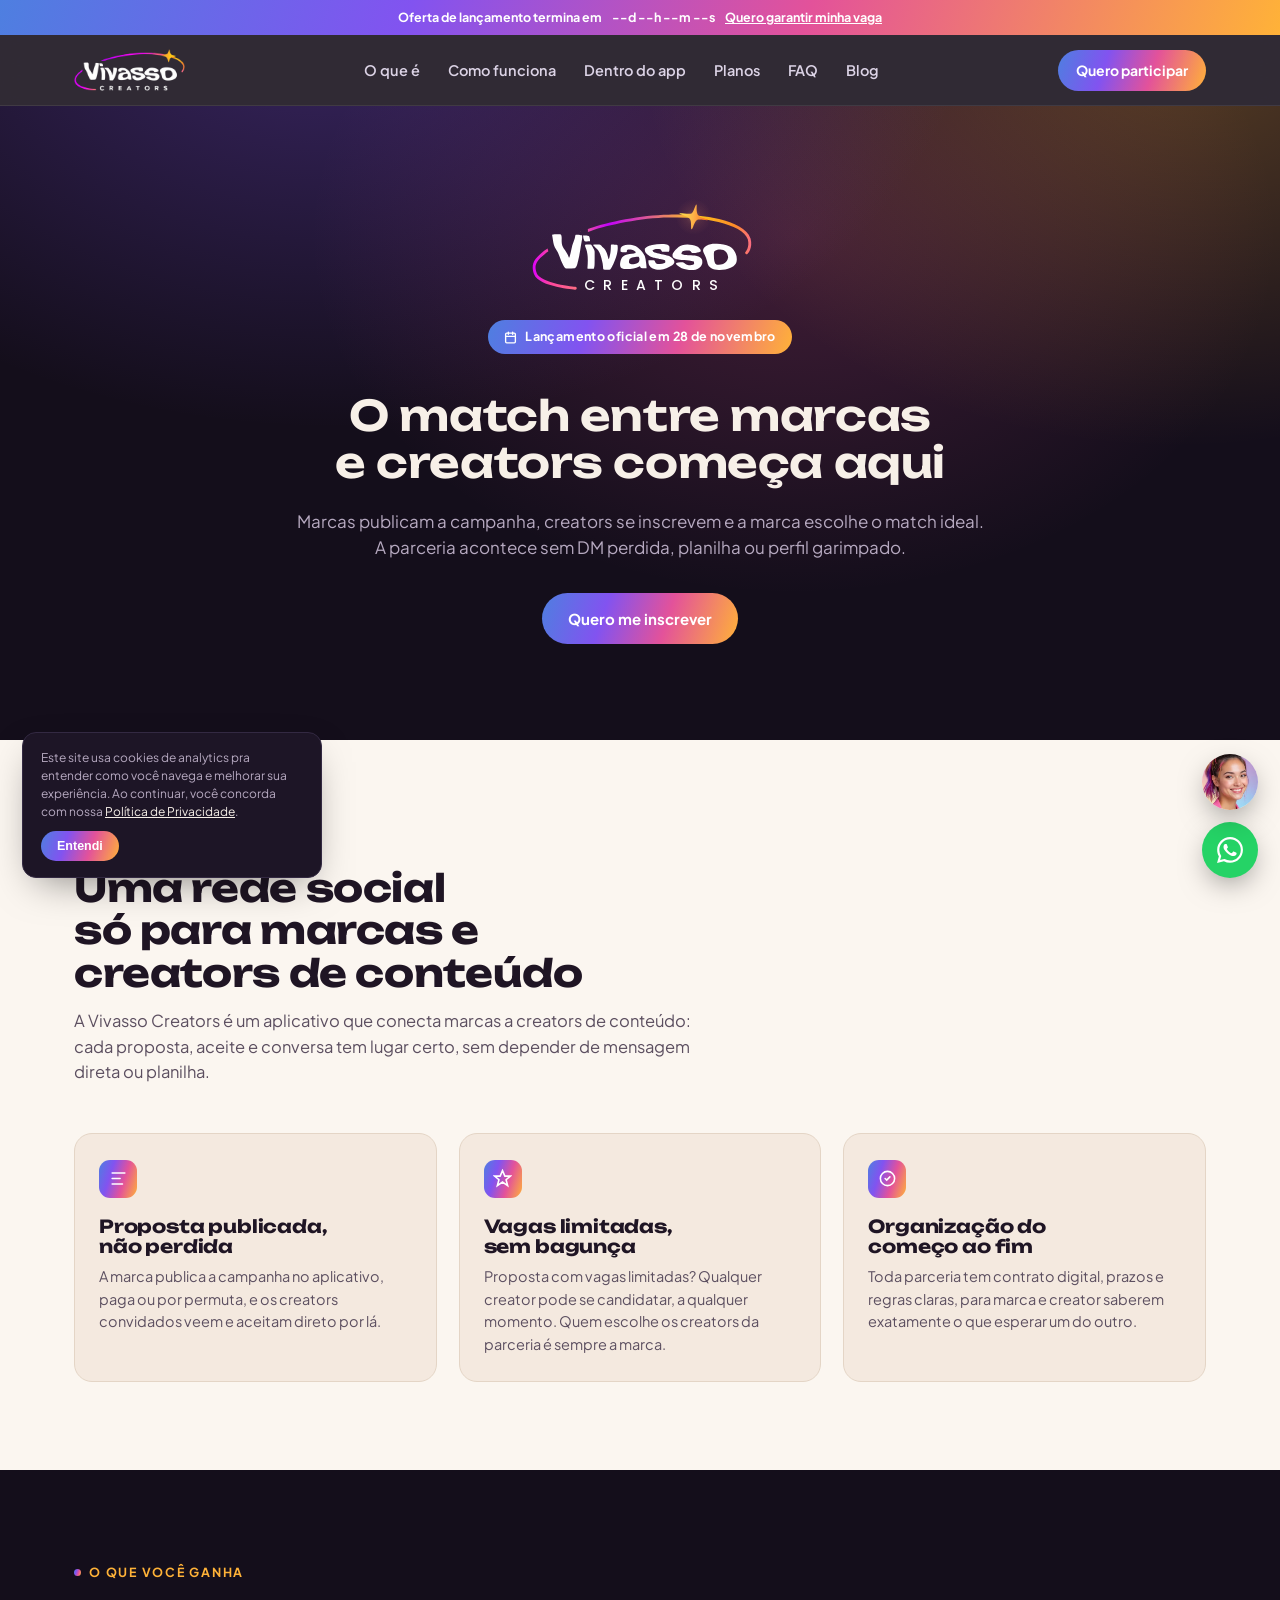
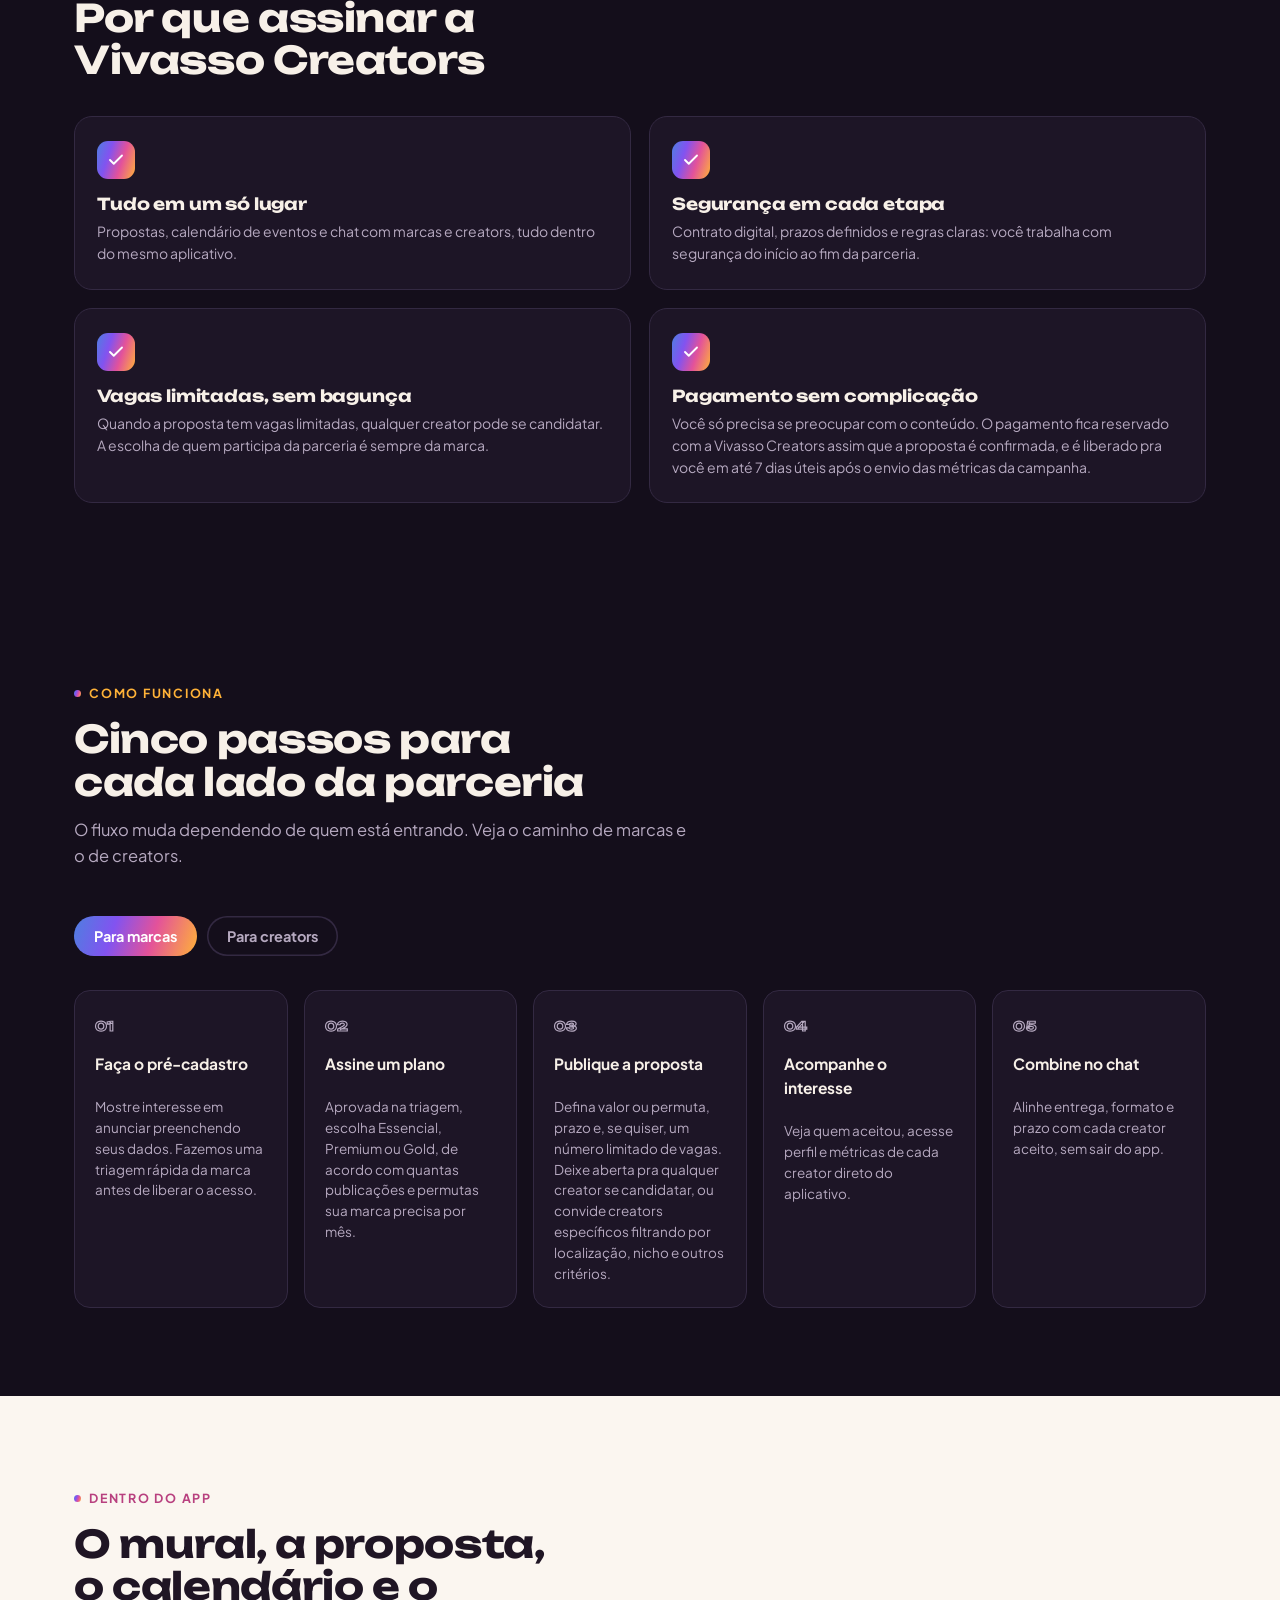
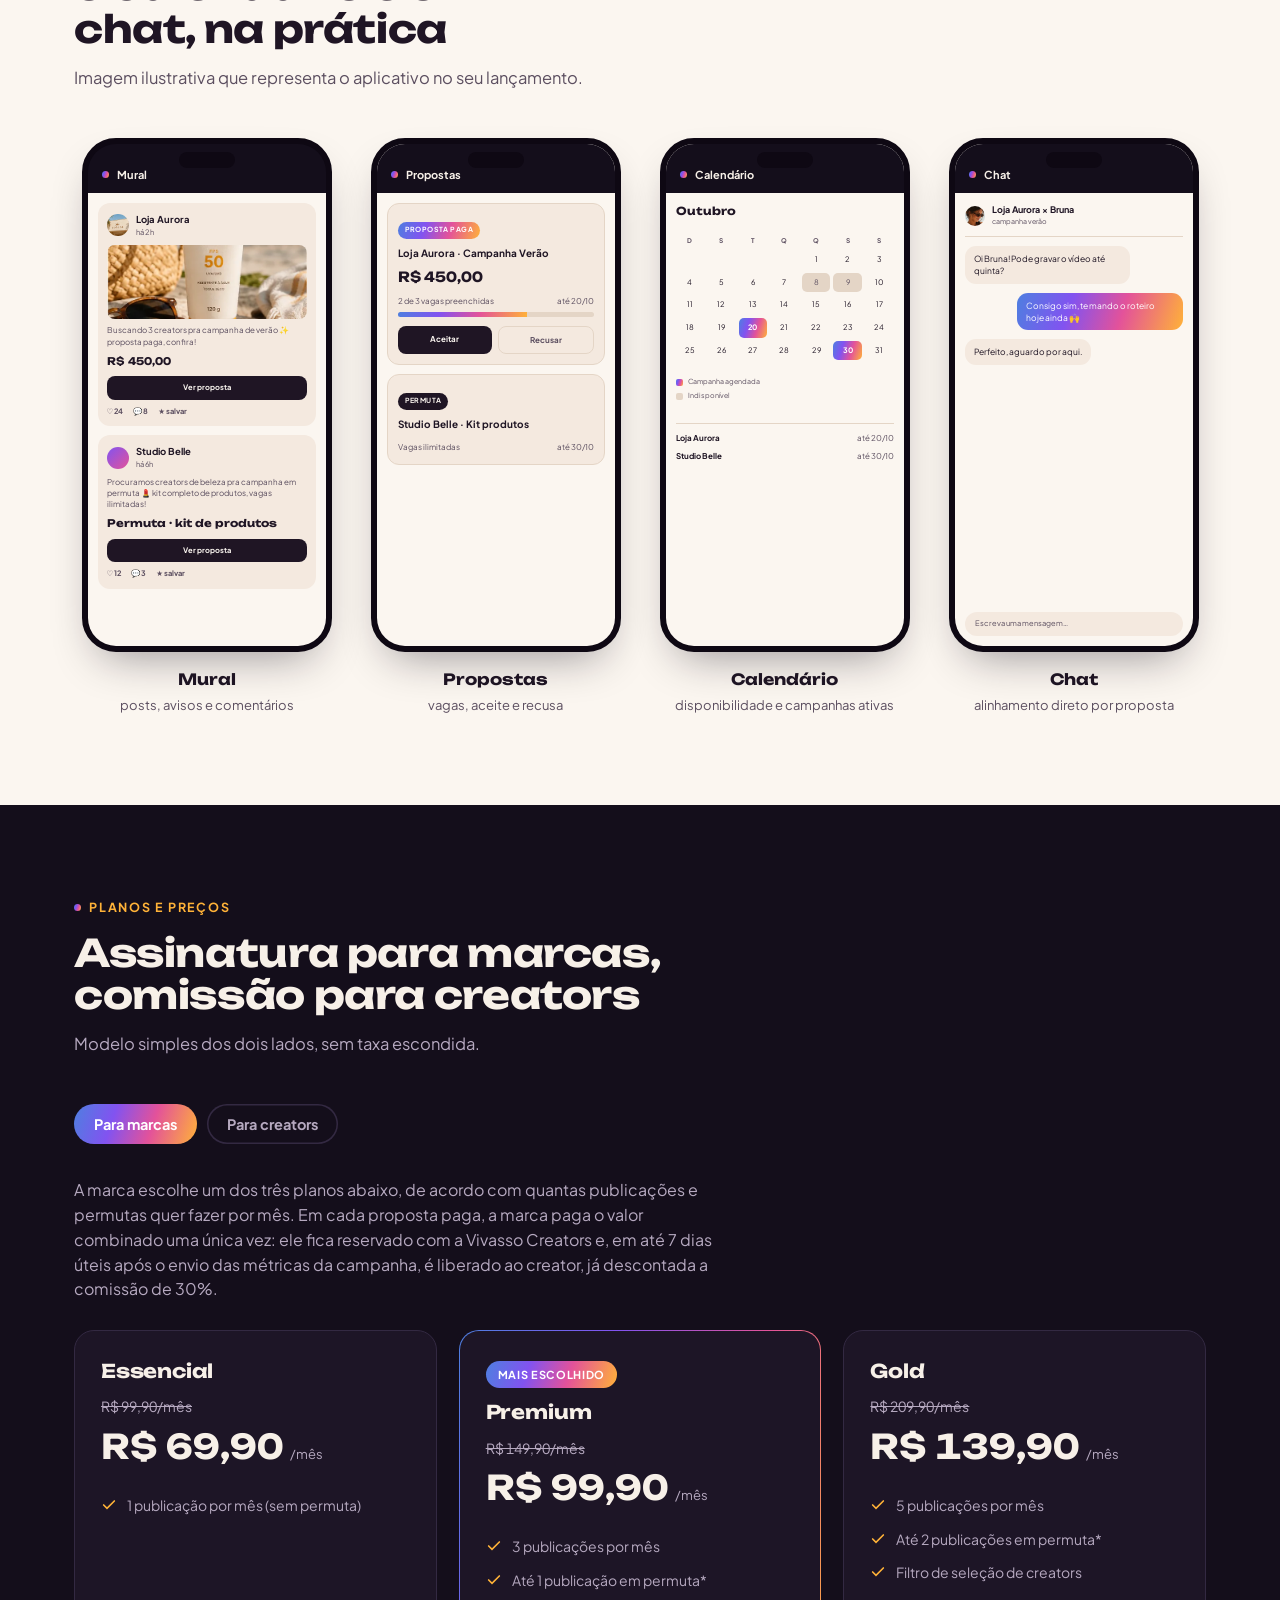
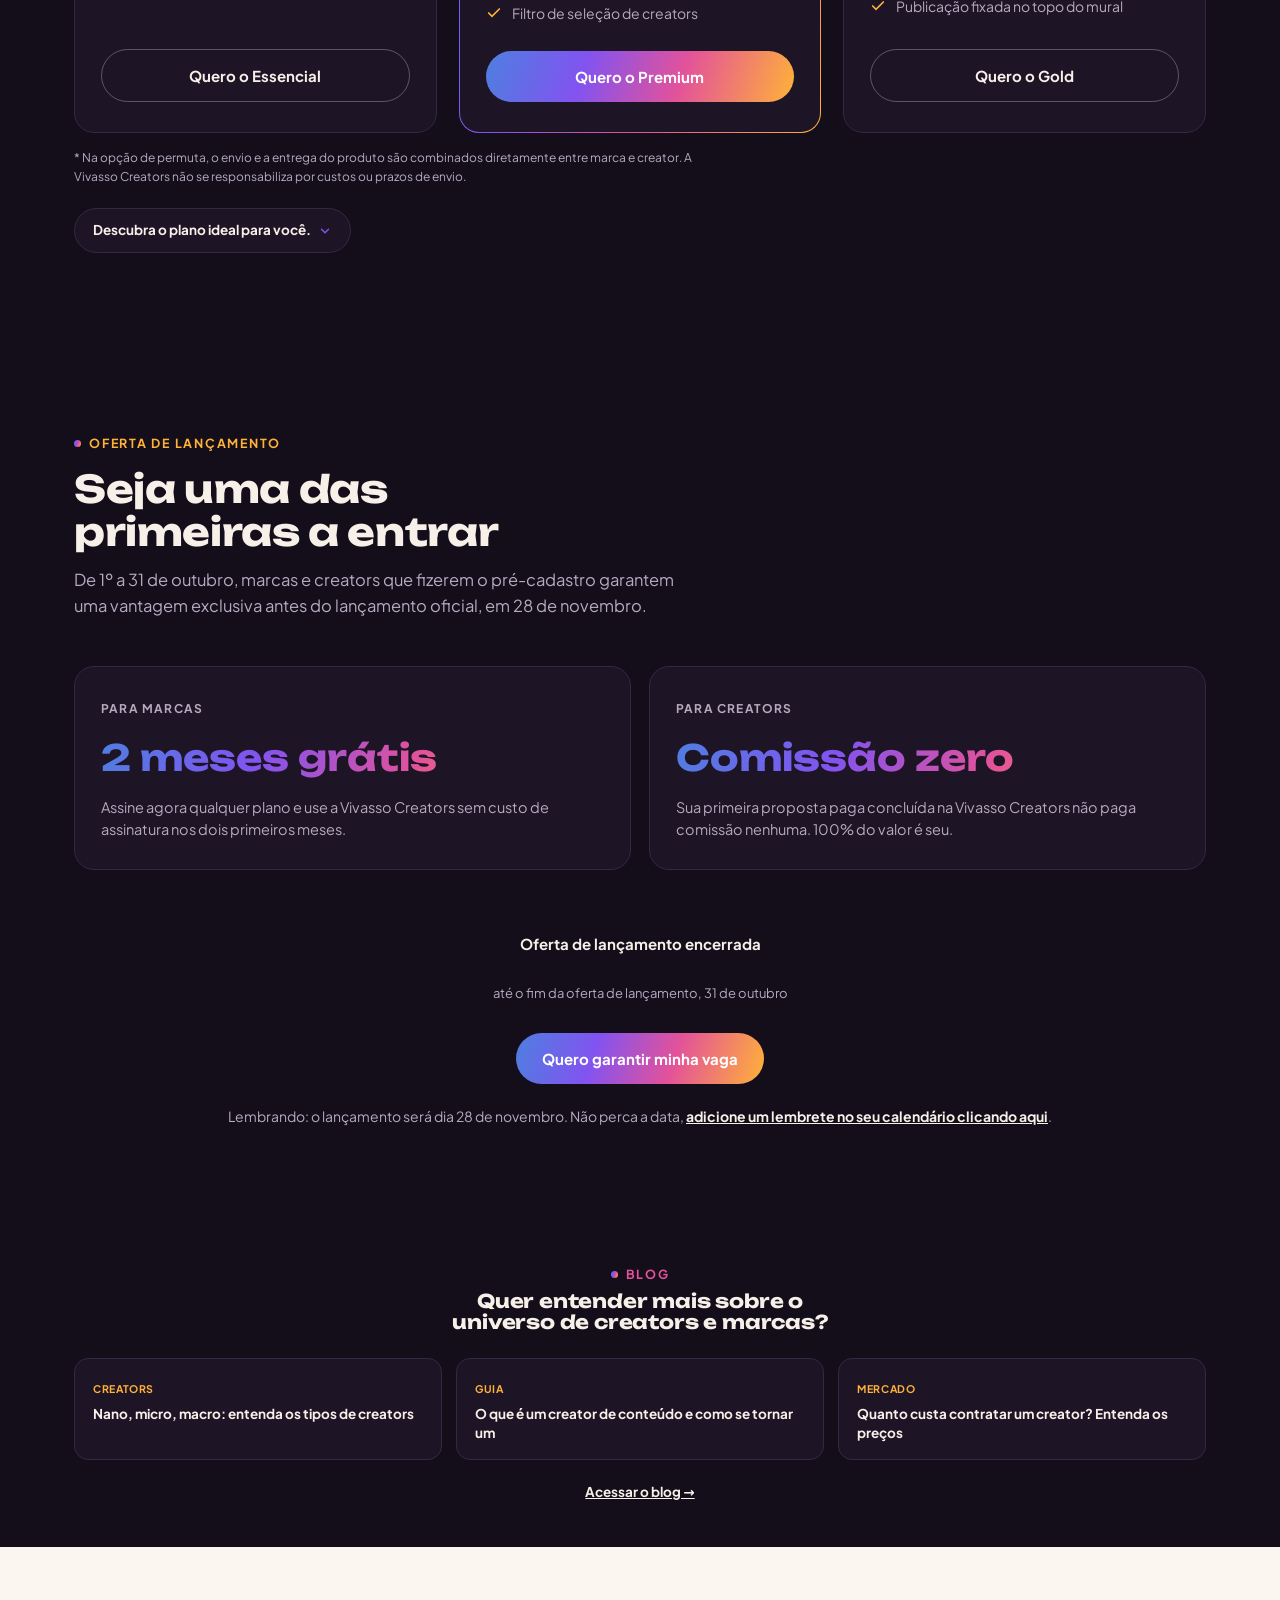
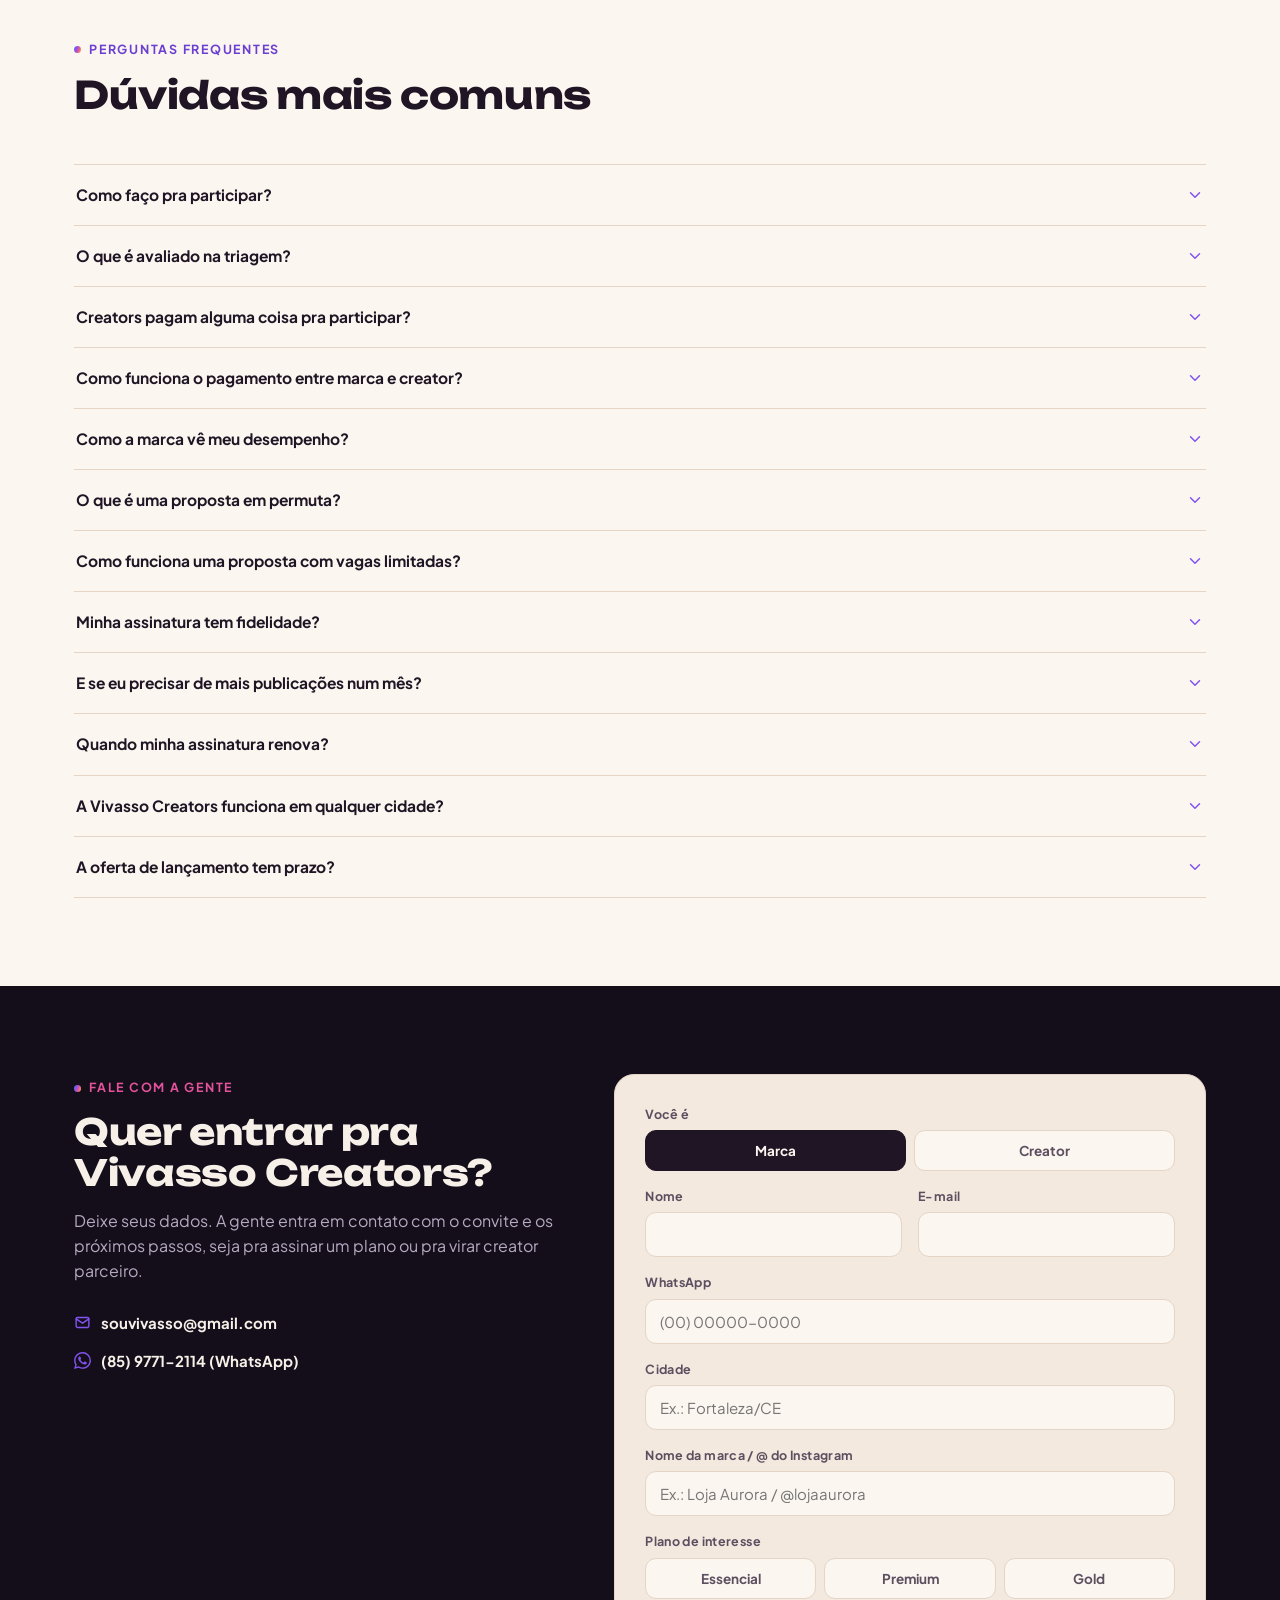
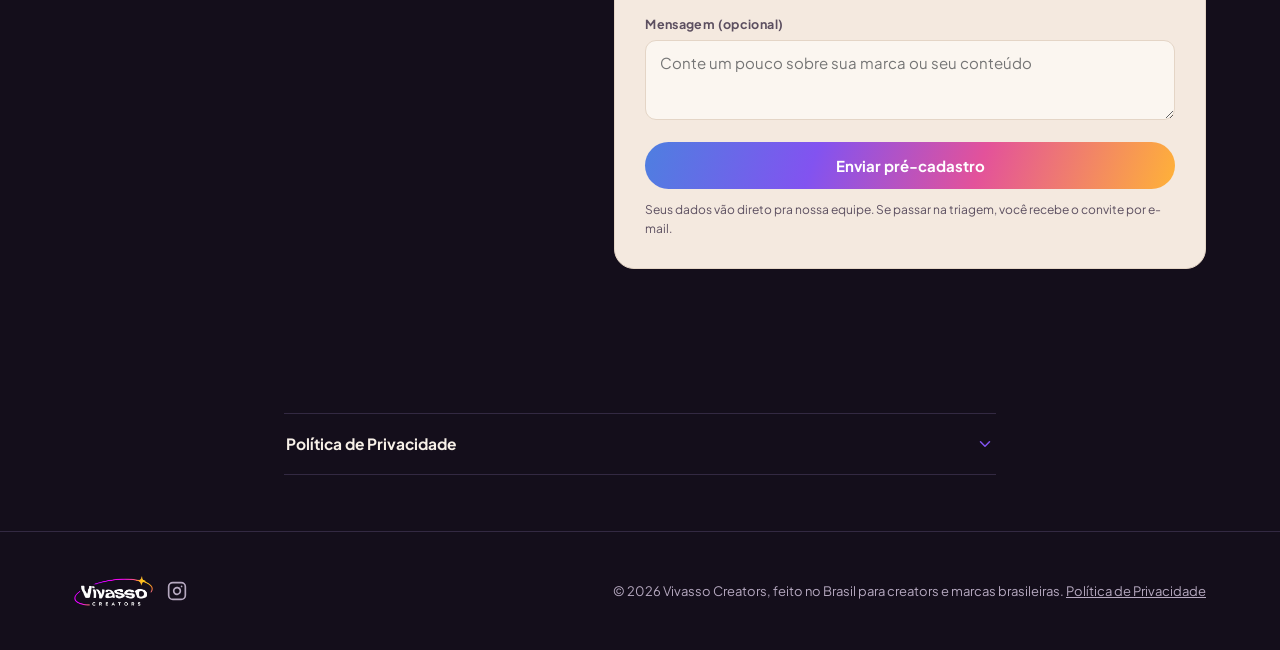
==== index.html @ 4a3a8950 "Remove travessao do FAQ de renovacao Co-Authored-By: Claude Sonnet 5.5 <noreply@anthropic.com>" ====
<!DOCTYPE html>
<html lang="pt-BR">
<head>
<meta charset="UTF-8">
<meta name="viewport" content="width=device-width, initial-scale=1">
<title>Vivasso Creators</title>
<meta name="description" content="A plataforma que conecta marcas e creators de conteúdo: propostas, contrato digital e pagamento seguro em um só app. Lançamento oficial em 28 de novembro.">
<meta property="og:type" content="website">
<meta property="og:title" content="Vivasso Creators">
<meta property="og:description" content="O match entre marcas e creators começa aqui. Lançamento oficial em 28 de novembro, faça seu pré-cadastro.">
<meta property="og:image" content="https://creators.vivasso.com.br/assets/og-image.png">
<meta property="og:url" content="https://creators.vivasso.com.br">
<meta name="twitter:card" content="summary_large_image">
<meta name="twitter:title" content="Vivasso Creators">
<meta name="twitter:description" content="O match entre marcas e creators começa aqui. Lançamento oficial em 28 de novembro.">
<meta name="twitter:image" content="https://creators.vivasso.com.br/assets/og-image.png">
<link rel="canonical" href="https://creators.vivasso.com.br/">
<script type="application/ld+json">
{
  "@context": "https://schema.org",
  "@type": "Organization",
  "name": "Vivasso Creators",
  "url": "https://creators.vivasso.com.br",
  "logo": "https://creators.vivasso.com.br/assets/vivasso-logo.webp",
  "description": "Plataforma que conecta marcas e creators de conteúdo no Brasil, com propostas, contrato digital e pagamento seguro em um só app.",
  "sameAs": []
}
</script>
<link rel="icon" type="image/svg+xml" href="[data-uri]">
<script type="text/javascript">
    (function(c,l,a,r,i,t,y){
        c[a]=c[a]||function(){(c[a].q=c[a].q||[]).push(arguments)};
        t=l.createElement(r);t.async=1;t.src="https://www.clarity.ms/tag/"+i;
        y=l.getElementsByTagName(r)[0];y.parentNode.insertBefore(t,y);
    })(window, document, "clarity", "script", "yk7jxi8oy6");
</script>
<style>
  @font-face{font-family:'Unbounded';font-style:normal;font-weight:500 800;font-display:swap;src:url('assets/fonts/unbounded-variable.woff2') format('woff2')}
  @font-face{font-family:'Plus Jakarta Sans';font-style:normal;font-weight:400 800;font-display:swap;src:url('assets/fonts/plus-jakarta-sans-variable.woff2') format('woff2')}
  @font-face{font-family:'Plus Jakarta Sans';font-style:italic;font-weight:500;font-display:swap;src:url('assets/fonts/plus-jakarta-sans-italic-variable.woff2') format('woff2')}
  @font-face{font-family:'Poppins';font-style:normal;font-weight:500;font-display:swap;src:url('assets/fonts/poppins-500.woff2') format('woff2')}

  :root{
    --bg:#FBF6F0;
    --bg-panel:#F4E9DF;
    --bg-panel-2:#EFDFD1;
    --ink:#1F1524;
    --ink-soft:#5C4F60;
    --line:#E4D5C6;

    --bg-dark:#140E1B;
    --bg-dark-panel:#1D1526;
    --ink-on-dark:#F7F0E8;
    --ink-on-dark-soft:#B6A9C0;
    --line-dark:#332942;

    --blue:#4E7FE0;
    --violet:#8253F0;
    --magenta:#E3529A;
    --amber:#FFB238;
    --violet-on-light:#6B3FD1;
    --magenta-on-light:#B8407F;
    --grad:linear-gradient(108deg,var(--blue) 0%,var(--violet) 32%,var(--magenta) 63%,var(--amber) 100%);
    --grad-soft:linear-gradient(108deg,rgba(78,127,224,.16) 0%,rgba(130,83,240,.16) 32%,rgba(227,82,154,.16) 63%,rgba(255,178,56,.16) 100%);

    --good:#3F9D6E;
    --font-display:'Unbounded',ui-sans-serif,system-ui,sans-serif;
    --font-body:'Plus Jakarta Sans',ui-sans-serif,system-ui,-apple-system,sans-serif;
  }

  *{box-sizing:border-box}
  html{scroll-behavior:smooth}
  body{
    margin:0;
    background:var(--bg);
    color:var(--ink);
    font-family:var(--font-body);
    font-size:16px;
    line-height:1.55;
    -webkit-font-smoothing:antialiased;
  }
  img,svg{max-width:100%;display:block}
  a{color:inherit}
  h1,h2,h3{font-family:var(--font-display);text-wrap:balance;margin:0;line-height:1.12;letter-spacing:-.01em}
  p{margin:0}
  ::selection{background:var(--violet);color:#fff}
  @media (prefers-reduced-motion:reduce){*{animation:none!important;transition:none!important}}

  .wrap{max-width:1180px;margin:0 auto;padding-inline:24px}
  @media (max-width:640px){.wrap{padding-inline:18px}}

  .eyebrow{
    font-family:var(--font-body);font-weight:700;font-size:12.5px;letter-spacing:.14em;
    text-transform:uppercase;display:inline-flex;align-items:center;gap:8px;
  }
  .eyebrow::before{content:"";width:7px;height:7px;border-radius:50%;background:var(--grad)}

  /* ---------- NAV ---------- */
  .sticky-head{position:sticky;top:0;z-index:40}
  .nav{
    background:rgba(20,14,27,.88);backdrop-filter:blur(14px) saturate(140%);
    border-bottom:1px solid rgba(255,255,255,.08);
  }
  .countdown-bar{
    background:var(--grad);color:#fff;display:flex;align-items:center;justify-content:center;
    gap:10px;padding:8px 16px;font-size:12.5px;font-weight:700;text-align:center;position:relative;
    flex-wrap:wrap;row-gap:2px;
  }
  .countdown-bar a{color:#fff;text-decoration:underline;white-space:nowrap}
  .countdown-bar-time{font-variant-numeric:tabular-nums;white-space:nowrap}
  @media (max-width:640px){.countdown-bar{font-size:11px;gap:6px;padding:7px 16px}
    .countdown-bar-cta{display:none}}
  .nav-inner{display:flex;align-items:center;justify-content:space-between;gap:20px;padding-block:14px}
  .brand{display:flex;align-items:center;text-decoration:none}
  .brand img{height:42px;width:auto;display:block;opacity:0;transform:scale(.4);
    transition:opacity .4s ease-out,transform .4s cubic-bezier(.34,1.56,.64,1)}
  .nav[data-scrolled="true"] .brand img{opacity:1;transform:scale(1)}
  .brand-word{font-family:var(--font-display);font-weight:700;font-size:21px;
    background:var(--grad);-webkit-background-clip:text;background-clip:text;color:transparent}
  .brand-sub{font-size:9.5px;letter-spacing:.22em;color:var(--ink-on-dark-soft);font-weight:700}
  .foot-brand img{height:30px;width:auto;display:block}
  .nav-links{display:flex;gap:28px;font-size:14.5px;font-weight:600;color:#DCD3E6}
  .nav-links a{text-decoration:none;transition:color .15s}
  .nav-links a:hover{color:var(--ink-on-dark)}
  .nav-right{display:flex;align-items:center;gap:10px}
  .nav-cta{
    font-family:var(--font-body);font-weight:700;font-size:14px;color:#fff;
    background:var(--grad);padding:10px 18px;border-radius:999px;text-decoration:none;
    white-space:nowrap;
  }
  .nav-burger{
    display:none;background:transparent;border:1.5px solid rgba(255,255,255,.28);border-radius:10px;
    width:38px;height:38px;align-items:center;justify-content:center;cursor:pointer;
    color:var(--ink-on-dark);flex-shrink:0;
  }
  .nav-burger svg{width:18px;height:18px}
  .nav-mobile{
    display:none;flex-direction:column;padding:4px 24px 14px;gap:0;
    border-top:1px solid rgba(255,255,255,.08);
  }
  .nav-mobile a{
    padding:13px 2px;font-size:15px;font-weight:600;color:var(--ink-on-dark-soft);
    text-decoration:none;border-bottom:1px solid rgba(255,255,255,.07);
  }
  .nav-mobile a:last-child{border-bottom:none}
  @media (max-width:760px){
    .nav-links{display:none}
    .nav-burger{display:flex}
    .nav-mobile[data-open="true"]{display:flex}
  }
  @media (max-width:520px){.brand img{height:32px}.foot-brand img{height:24px}}
  @media (max-width:400px){.nav-cta{display:none}}

  /* ---------- BUTTONS ---------- */
  .btn{
    font-family:var(--font-body);font-weight:700;font-size:15px;border:none;cursor:pointer;
    padding:14px 26px;border-radius:999px;display:inline-flex;align-items:center;gap:9px;
    text-decoration:none;transition:transform .15s ease;
  }
  .btn:hover{transform:translateY(-1px)}
  .btn-grad{background:var(--grad);color:#fff}
  .btn-ghost-dark{background:transparent;color:var(--ink-on-dark);border:1.5px solid rgba(255,255,255,.28)}
  .btn-ghost-dark:hover{border-color:rgba(255,255,255,.6)}
  .btn-ghost-light{background:transparent;color:var(--ink);border:1.5px solid var(--line)}
  .btn-dark{background:var(--ink);color:var(--bg)}
  .btn-full{width:100%;justify-content:center}

  /* ---------- HERO ---------- */
  .hero{
    background:var(--bg-dark);color:var(--ink-on-dark);position:relative;overflow:hidden;
    padding-block:96px;
  }
  .hero::before{
    content:"";position:absolute;inset:-20% -10% auto -10%;height:640px;
    background:radial-gradient(60% 100% at 30% 0%,rgba(130,83,240,.35),transparent 70%),
               radial-gradient(50% 90% at 85% 10%,rgba(255,178,56,.28),transparent 70%),
               radial-gradient(45% 80% at 60% 40%,rgba(227,82,154,.22),transparent 70%);
    pointer-events:none;
  }
  .hero-inner{position:relative;display:flex;flex-direction:column;align-items:center;
    text-align:center;gap:22px;max-width:760px;margin-inline:auto}
  .hero-logo{height:96px;width:auto;display:block;overflow:visible}
  @media (max-width:520px){.hero-logo{height:70px}}
  .hero-launch-badge{display:inline-flex;align-items:center;gap:8px;font-size:12.5px;font-weight:700;
    letter-spacing:.03em;background:var(--grad);color:#fff;padding:7px 16px;border-radius:999px;margin-bottom:16px;
    text-decoration:none;cursor:pointer;transition:transform .15s ease}
  .hero-launch-badge:hover{transform:scale(1.03)}
  .hero-launch-badge svg{width:13px;height:13px;flex-shrink:0}
  .launch-reminder{margin-top:22px;font-size:14px;color:var(--ink-on-dark-soft);text-align:center}

  .blog-teaser-head{text-align:center;max-width:560px;margin-inline:auto}
  .blog-teaser-head h3{font-family:var(--font-display);font-weight:700;font-size:19px;margin-top:6px;color:var(--ink-on-dark)}
  .blog-teaser-grid{display:grid;grid-template-columns:repeat(3,1fr);gap:14px;margin-top:24px}
  @media (max-width:760px){.blog-teaser-grid{grid-template-columns:1fr}}
  .blog-teaser-card{display:block;background:var(--bg-dark-panel);border:1px solid var(--line-dark);
    border-radius:14px;padding:16px 18px;text-decoration:none;transition:border-color .15s ease}
  .blog-teaser-card:hover{border-color:var(--violet)}
  .blog-teaser-card .tag{font-size:10.5px;font-weight:700;letter-spacing:.06em;text-transform:uppercase;color:var(--amber)}
  .blog-teaser-card b{display:block;margin-top:6px;font-size:13.5px;font-weight:700;color:var(--ink-on-dark);line-height:1.4}
  .blog-teaser-link{display:block;text-align:center;margin-top:22px;font-size:13.5px;font-weight:700;
    color:var(--ink-on-dark);text-decoration:underline}
  .launch-reminder a{color:var(--ink-on-dark);font-weight:700;text-decoration:underline}
  .hero h1{font-size:clamp(28px,4vw,42px);font-weight:600}
  .hero .lede{font-size:17px;color:var(--ink-on-dark-soft);max-width:720px}
  .lede-mobile{display:none}
  @media (max-width:600px){
    .lede-desktop{display:none}
    .lede-mobile{display:inline}
    .hero .lede{font-size:15.5px}
  }
  .hero-ctas{display:flex;gap:14px;margin-top:10px;flex-wrap:wrap;justify-content:center}

  /* ---------- BENEFITS ---------- */
  .benefits{display:grid;grid-template-columns:repeat(2,1fr);gap:18px}
  @media (max-width:700px){.benefits{grid-template-columns:1fr}}
  .benefit{background:var(--bg-dark-panel);border:1px solid var(--line-dark);border-radius:18px;padding:24px 22px}
  .benefit .ico{width:38px;height:38px;border-radius:11px;background:var(--grad);
    display:flex;align-items:center;justify-content:center;margin-bottom:16px}
  .benefit .ico svg{width:18px;height:18px;stroke:#fff}
  .benefit h3{font-size:16.5px;font-weight:700;margin-bottom:8px;color:var(--ink-on-dark)}
  .benefit p{font-size:14px;color:var(--ink-on-dark-soft)}

  /* ---------- SECTION helpers ---------- */
  section{padding-block:88px}
  .section-light{background:var(--bg);color:var(--ink)}
  .section-dark{background:var(--bg-dark);color:var(--ink-on-dark)}
  .section-head{max-width:620px;margin-bottom:48px}
  .section-head h2{font-size:clamp(26px,3.4vw,38px);margin-top:14px}
  .section-head .lede{margin-top:14px;font-size:16.5px}
  .section-light .lede{color:var(--ink-soft)}
  .section-dark .lede{color:var(--ink-on-dark-soft)}

  /* ---------- PILLARS ---------- */
  .pillars{display:grid;grid-template-columns:repeat(3,1fr);gap:22px}
  @media (max-width:860px){.pillars{grid-template-columns:1fr}}
  .pillar{
    background:var(--bg-panel);border:1px solid var(--line);border-radius:18px;padding:26px 24px;
  }
  .pillar .ico{width:38px;height:38px;border-radius:11px;background:var(--grad);
    display:flex;align-items:center;justify-content:center;margin-bottom:18px}
  .pillar .ico svg{width:19px;height:19px;stroke:#fff}
  .pillar h3{font-size:18px;font-weight:700;margin-bottom:9px}
  .pillar p{font-size:14.5px;color:var(--ink-soft)}

  /* ---------- COMO FUNCIONA ---------- */
  .fluxo-tabs{display:flex;gap:10px;margin-bottom:34px}
  .fluxo-tab{
    font-family:var(--font-body);font-weight:700;font-size:14.5px;padding:11px 20px;border-radius:999px;
    border:none;box-shadow:inset 0 0 0 1.5px var(--line-dark);background:transparent;color:var(--ink-on-dark-soft);cursor:pointer;
  }
  .fluxo-tab[aria-selected="true"]{background:var(--grad);color:#fff;box-shadow:none}
  .fluxo-panels{position:relative}
  .fluxo-panel{display:none}
  .fluxo-panel[data-active="true"]{display:grid}
  .fluxo-panel{grid-template-columns:repeat(5,1fr);gap:16px}
  @media (max-width:1100px){.fluxo-panel{grid-template-columns:repeat(3,1fr)}}
  @media (max-width:700px){.fluxo-panel{grid-template-columns:1fr 1fr}}
  @media (max-width:480px){.fluxo-panel{grid-template-columns:1fr}}
  .step{
    background:var(--bg-dark-panel);border:1px solid var(--line-dark);border-radius:16px;padding:22px 20px;
    position:relative;
  }
  .step .n{font-family:var(--font-display);font-weight:700;font-size:13px;color:transparent;
    -webkit-text-stroke:1.2px var(--ink-on-dark-soft);letter-spacing:.02em}
  .step h4{margin-top:14px;font-size:15.5px;font-weight:700}
  .step p{margin-top:8px;font-size:13.5px;color:var(--ink-on-dark-soft)}

  /* ---------- APP MOCKUPS ---------- */
  .phones{display:grid;grid-template-columns:repeat(4,1fr);gap:24px}
  @media (max-width:1100px){.phones{grid-template-columns:repeat(2,1fr);max-width:560px;margin-inline:auto}}
  @media (max-width:560px){.phones{grid-template-columns:1fr;max-width:300px}}
  .phone-col{display:flex;flex-direction:column;align-items:center;gap:16px}
  .phone-cap{text-align:center}
  .phone-cap b{display:block;font-size:15.5px;font-weight:700;font-family:var(--font-display)}
  .phone-cap span{font-size:13px;color:var(--ink-soft)}
  .phone{
    width:100%;max-width:250px;aspect-ratio:9/18.5;border-radius:34px;background:#0E0813;
    border:6px solid #0E0813;box-shadow:0 20px 45px -18px rgba(20,14,27,.45);
    overflow:hidden;position:relative;
  }
  .phone::before{content:"";position:absolute;top:8px;left:50%;translate:-50% 0;width:56px;height:16px;
    border-radius:10px;background:#0E0813;z-index:5}
  .phone-screen{position:absolute;inset:0;background:var(--bg);display:flex;flex-direction:column}
  .p-topbar{background:var(--bg-dark);color:var(--ink-on-dark);padding:22px 14px 10px;
    font-size:11px;font-weight:700;display:flex;align-items:center;gap:8px}
  .p-topbar .dot{width:7px;height:7px;border-radius:50%;background:var(--grad)}
  .p-body{padding:10px;display:flex;flex-direction:column;gap:9px;flex:1;overflow:hidden}

  .m-post{background:var(--bg-panel);border-radius:12px;padding:9px}
  .m-head{display:flex;align-items:center;gap:7px}
  .m-avatar{width:22px;height:22px;border-radius:50%;background:var(--grad);flex-shrink:0}
  .m-name{font-size:9.5px;font-weight:700}
  .m-time{font-size:7.5px;color:var(--ink-soft)}
  .m-photo{margin-top:7px;height:74px;border-radius:8px;background:linear-gradient(135deg,var(--violet),var(--amber))}
  .m-cap{margin-top:6px;font-size:8px;color:var(--ink-soft);line-height:1.4}
  .m-value{margin-top:6px;font-size:10.5px;font-weight:700;font-family:var(--font-display);
    font-variant-numeric:tabular-nums}
  .m-btn{display:block;margin-top:6px;text-align:center;font-size:7.5px;font-weight:700;padding:6px 0;
    border-radius:8px;background:var(--ink);color:var(--bg);text-decoration:none}
  .m-actions{margin-top:6px;display:flex;gap:10px;font-size:7.5px;color:var(--ink-soft);font-weight:700}

  .cal-head{font-family:var(--font-display);font-weight:700;font-size:11px}
  .cal-grid{display:grid;grid-template-columns:repeat(7,1fr);gap:3px;text-align:center;margin-top:6px}
  .cal-dow{color:var(--ink-soft);font-weight:700;font-size:6.5px;padding-bottom:2px}
  .cal-day{padding:4px 0;border-radius:5px;font-size:7.5px;color:var(--ink)}
  .cal-day.blank{visibility:hidden}
  .cal-day.busy{background:var(--grad);color:#fff;font-weight:700}
  .cal-day.off{background:var(--line);color:var(--ink-soft)}
  .cal-legend{display:flex;flex-direction:column;gap:3px;margin-top:8px;font-size:7px;color:var(--ink-soft)}
  .cal-legend-item{display:flex;align-items:center;gap:5px}
  .cal-legend-item i{width:7px;height:7px;border-radius:2px;display:inline-block;flex-shrink:0}
  .cal-list{margin-top:12px;display:flex;flex-direction:column;gap:6px;padding-top:8px;border-top:1px solid var(--line)}
  .cal-list-item{display:flex;justify-content:space-between;font-size:8px}
  .cal-list-item b{font-weight:700}
  .cal-list-item span{color:var(--ink-soft)}

  .pr-card{background:var(--bg-panel);border-radius:12px;padding:10px;border:1px solid var(--line)}
  .pr-badge{display:inline-block;font-size:7px;font-weight:700;letter-spacing:.06em;text-transform:uppercase;
    background:var(--grad);color:#fff;padding:3px 7px;border-radius:999px}
  .pr-title{margin-top:7px;font-size:10px;font-weight:700}
  .pr-row{display:flex;justify-content:space-between;margin-top:7px;font-size:8px;color:var(--ink-soft)}
  .pr-value{font-size:14px;font-weight:700;font-family:var(--font-display);margin-top:5px;
    font-variant-numeric:tabular-nums}
  .pr-vagas{margin-top:4px;height:5px;border-radius:99px;background:var(--line);overflow:hidden}
  .pr-vagas i{display:block;height:100%;width:66%;background:var(--grad)}
  .pr-btns{display:flex;gap:6px;margin-top:9px}
  .pr-btns span{flex:1;text-align:center;font-size:8px;font-weight:700;padding:7px 0;border-radius:8px}
  .pr-accept{background:var(--ink);color:var(--bg)}
  .pr-decline{border:1px solid var(--line);color:var(--ink-soft)}

  .ch-head{display:flex;align-items:center;gap:7px;padding-bottom:8px;border-bottom:1px solid var(--line)}
  .ch-avatar{width:20px;height:20px;border-radius:50%;background:var(--grad)}
  .ch-title{font-size:9px;font-weight:700}
  .ch-sub{font-size:7px;color:var(--ink-soft)}
  .bubble{max-width:76%;font-size:8.5px;padding:7px 9px;border-radius:11px;line-height:1.4}
  .bubble.in{align-self:flex-start;background:var(--bg-panel)}
  .bubble.out{align-self:flex-end;background:var(--grad);color:#fff}
  .ch-input{margin-top:auto;height:24px;border-radius:99px;background:var(--bg-panel);
    display:flex;align-items:center;padding-inline:10px;font-size:7.5px;color:var(--ink-soft)}

  /* ---------- COMISSAO ---------- */
  .ganha-panel{display:none;margin-top:8px}
  .ganha-panel[data-active="true"]{display:block}
  .comm-card{border-radius:20px;padding:30px 28px;border:1px solid var(--line)}
  .comm-card.brand{background:var(--bg-panel)}
  .comm-card.creator{background:var(--ink);color:var(--bg);border-color:var(--ink)}
  .comm-tag{font-size:12px;font-weight:700;letter-spacing:.1em;text-transform:uppercase;color:var(--ink-soft)}
  .comm-card.creator .comm-tag{color:#C9BDCE}
  .comm-big{font-family:var(--font-display);font-weight:700;font-size:44px;margin-top:12px;
    font-variant-numeric:tabular-nums;color:var(--ink)}
  .comm-card.creator .comm-big{color:var(--bg)}
  .comm-card p.exp{margin-top:12px;font-size:14.5px;color:var(--ink-soft);max-width:44ch}
  .comm-card.creator p.exp{color:#CBC0D1}

  /* ---------- PLANOS ---------- */
  .plans{display:grid;grid-template-columns:repeat(3,1fr);gap:22px;align-items:stretch}
  @media (max-width:900px){.plans{grid-template-columns:1fr;max-width:400px;margin-inline:auto}}
  .plan{
    background:var(--bg-dark-panel);border:1px solid var(--line-dark);border-radius:20px;
    padding:30px 26px;display:flex;flex-direction:column;
  }
  .plan.feat{background:var(--bg-dark-panel);position:relative;border:1.5px solid transparent;
    background-image:linear-gradient(var(--bg-dark-panel),var(--bg-dark-panel)),var(--grad);
    background-origin:border-box;background-clip:padding-box,border-box;
  }
  .plan-badge{align-self:flex-start;font-size:11px;font-weight:700;letter-spacing:.06em;
    text-transform:uppercase;background:var(--grad);color:#fff;padding:5px 12px;border-radius:999px;
    margin-bottom:14px}
  .plan h3{font-size:19px;font-weight:700}
  .plan .price-old{margin-top:14px;font-size:14px;color:var(--ink-on-dark-soft);
    text-decoration:line-through;font-variant-numeric:tabular-nums}
  .plan .price{display:flex;align-items:baseline;gap:6px;margin-top:2px}
  .plan .price b{font-family:var(--font-display);font-size:34px;font-weight:700;
    font-variant-numeric:tabular-nums}
  .plan .price span{font-size:13px;color:var(--ink-on-dark-soft)}
  .permuta-note{margin-top:16px;font-size:12px;color:var(--ink-on-dark-soft);max-width:640px}

  .mini-tool{margin-top:22px;max-width:480px}
  .mini-tool summary{
    cursor:pointer;list-style:none;font-size:13.5px;font-weight:700;color:var(--ink-on-dark);
    display:inline-flex;align-items:center;gap:7px;padding:11px 18px;border-radius:999px;
    border:1px solid var(--line-dark);background:var(--bg-dark-panel);transition:border-color .15s ease;
  }
  .mini-tool summary::-webkit-details-marker{display:none}
  .mini-tool summary:hover{border-color:var(--violet)}
  .mini-tool summary .chev{width:14px;height:14px;flex-shrink:0;stroke:var(--violet);transition:transform .2s ease}
  .mini-tool[open] summary .chev{transform:rotate(180deg)}
  .mini-tool-body{margin-top:14px;background:var(--bg-dark-panel);border:1px solid var(--line-dark);
    border-radius:16px;padding:22px}

  .quiz-progress{display:flex;align-items:center;gap:12px;margin-bottom:20px}
  .quiz-progress[hidden]{display:none}
  .quiz-progress-bar{flex:1;height:5px;border-radius:999px;background:var(--line-dark);overflow:hidden}
  .quiz-progress-bar span{display:block;height:100%;width:25%;background:var(--grad);border-radius:999px;
    transition:width .35s ease}
  .quiz-progress-label{font-size:11px;font-weight:700;letter-spacing:.02em;color:var(--ink-on-dark-soft);
    white-space:nowrap;font-variant-numeric:tabular-nums}
  .quiz-q{font-size:16.5px;font-weight:700;color:var(--ink-on-dark);line-height:1.35;letter-spacing:-.005em}
  .quiz-opts{display:flex;flex-direction:column;gap:10px;margin-top:18px}
  .quiz-opts button{position:relative;text-align:left;font-family:var(--font-body);font-weight:600;
    font-size:14px;line-height:1.4;padding:15px 40px 15px 18px;border-radius:14px;
    border:1.5px solid var(--line-dark);background:var(--bg-dark);color:var(--ink-on-dark-soft);
    cursor:pointer;transition:border-color .15s ease,background-color .15s ease,color .15s ease,transform .15s ease}
  .quiz-opts button::after{content:'';position:absolute;right:16px;top:50%;width:9px;height:9px;
    border-right:2px solid var(--violet);border-bottom:2px solid var(--violet);transform:translateY(-60%) rotate(-45deg);
    opacity:0;transition:opacity .15s ease,transform .15s ease}
  .quiz-opts button:hover{border-color:var(--violet);color:var(--ink-on-dark);background:var(--bg-dark-panel);
    transform:translateX(2px)}
  .quiz-opts button:hover::after{opacity:1;transform:translateY(-50%) rotate(-45deg)}
  .quiz-back{margin-top:16px;font-size:12.5px;font-weight:700;color:var(--ink-on-dark-soft);background:none;
    border:none;cursor:pointer;padding:0;transition:color .15s ease}
  .quiz-back:hover{color:var(--ink-on-dark)}
  .quiz-back-center{display:block;margin:18px auto 0}
  .quiz-result{text-align:center;padding:6px 4px 2px}
  .quiz-result-icon{width:46px;height:46px;border-radius:50%;background:var(--grad);display:flex;
    align-items:center;justify-content:center;margin:0 auto 16px}
  .quiz-result-icon svg{width:22px;height:22px;stroke:#fff}
  .quiz-result-label{font-size:11px;font-weight:700;letter-spacing:.1em;text-transform:uppercase;
    color:var(--ink-on-dark-soft)}
  .quiz-result-plan{font-family:var(--font-display);font-weight:700;font-size:28px;margin-top:6px;
    background:var(--grad);-webkit-background-clip:text;background-clip:text;color:transparent}
  .quiz-result-why{margin-top:10px;font-size:13.5px;line-height:1.55;color:var(--ink-on-dark-soft);
    max-width:360px;margin-inline:auto}
  .quiz-result-cta{margin-top:20px}

  .calc-label{display:block;font-size:12.5px;font-weight:700;color:var(--ink-on-dark)}
  .calc-input{margin-top:8px;width:100%;background:var(--bg-dark);border:1.5px solid var(--line-dark);
    border-radius:10px;padding:11px 14px;font-size:15px;color:var(--ink-on-dark);font-family:inherit}
  .calc-input::-webkit-outer-spin-button,.calc-input::-webkit-inner-spin-button{-webkit-appearance:none;margin:0}
  .calc-input{-moz-appearance:textfield}
  .calc-result{margin-top:18px;padding-top:16px;border-top:1px solid var(--line-dark)}
  .calc-row{display:flex;justify-content:space-between;align-items:center;font-size:13px;
    color:var(--ink-on-dark-soft)}
  .calc-row + .calc-row{margin-top:8px}
  .calc-row b{font-family:var(--font-display);font-variant-numeric:tabular-nums;color:var(--ink-on-dark)}
  .calc-row-total b{font-size:19px;background:var(--grad);-webkit-background-clip:text;
    background-clip:text;color:transparent}
  .plan ul{list-style:none;margin:22px 0 26px;padding:0;display:flex;flex-direction:column;gap:12px}
  .plan li{display:flex;gap:10px;font-size:14px;color:var(--ink-on-dark-soft)}
  .plan li svg{width:16px;height:16px;flex-shrink:0;margin-top:2px;stroke:var(--amber)}
  .plan-cta{margin-top:auto}

  /* ---------- OFERTA DE LANCAMENTO ---------- */
  .early-grid{display:grid;grid-template-columns:1fr 1fr;gap:18px;margin-top:8px}
  @media (max-width:700px){.early-grid{grid-template-columns:1fr}}
  .early-card{background:var(--bg-dark-panel);border:1px solid var(--line-dark);border-radius:20px;padding:28px 26px}
  .early-card .tag{font-size:12px;font-weight:700;letter-spacing:.1em;text-transform:uppercase;color:var(--ink-on-dark-soft)}
  .early-card .big{font-family:var(--font-display);font-weight:700;font-size:36px;margin-top:10px;
    background:var(--grad);-webkit-background-clip:text;background-clip:text;color:transparent}
  .early-card p{margin-top:10px;font-size:14.5px;color:var(--ink-on-dark-soft)}
  .early-cta{margin-top:30px;text-align:center}
  .countdown{display:flex;gap:16px;justify-content:center;margin-top:48px;flex-wrap:wrap}
  .countdown-unit{background:var(--bg-dark-panel);border:1px solid var(--line-dark);border-radius:16px;
    padding:18px 24px;min-width:88px;text-align:center}
  .countdown-num{display:block;font-family:var(--font-display);font-weight:700;font-size:36px;
    color:var(--ink-on-dark);font-variant-numeric:tabular-nums}
  .countdown-label{display:block;font-size:12px;letter-spacing:.08em;text-transform:uppercase;
    color:var(--ink-on-dark-soft);margin-top:4px}
  .countdown-caption{text-align:center;font-size:13px;color:var(--ink-on-dark-soft);margin-top:14px}
  .countdown-ended{font-size:15px;font-weight:700;color:var(--ink-on-dark);text-align:center;padding:14px}
  @media (max-width:480px){.countdown{gap:10px}.countdown-unit{padding:12px 14px;min-width:68px}.countdown-num{font-size:28px}}

  /* ---------- FAQ ---------- */
  .faq-list{display:flex;flex-direction:column;border-top:1px solid var(--line)}
  .faq-item{border-bottom:1px solid var(--line)}
  .faq-item summary{
    list-style:none;cursor:pointer;padding:18px 2px;display:flex;justify-content:space-between;
    align-items:center;font-family:var(--font-body);font-weight:700;font-size:15.5px;gap:16px;
  }
  .faq-item summary::-webkit-details-marker{display:none}
  .faq-item summary .chev{width:18px;height:18px;flex-shrink:0;stroke:var(--violet);transition:transform .2s ease}
  .faq-item[open] summary .chev{transform:rotate(180deg)}
  .faq-item .a{padding:0 26px 18px 2px;font-size:14.5px;color:var(--ink-soft);max-width:70ch}

  /* ---------- WHATSAPP FAB ---------- */
  .wa-fab{
    position:fixed;bottom:22px;right:22px;z-index:50;width:56px;height:56px;border-radius:50%;
    background:#25D366;display:flex;align-items:center;justify-content:center;
    box-shadow:0 10px 30px -8px rgba(0,0,0,.5);transition:transform .15s ease;
  }
  .wa-fab:hover{transform:scale(1.07)}
  .wa-fab svg{width:26px;height:26px;fill:#fff;stroke:none}
  @media (max-width:480px){.wa-fab{width:50px;height:50px;bottom:16px;right:16px}}

  .cookie-notice{position:fixed;bottom:22px;left:22px;z-index:55;max-width:300px;
    background:var(--bg-dark-panel);border:1px solid var(--line-dark);border-radius:14px;
    padding:16px 18px;box-shadow:0 15px 40px -15px rgba(0,0,0,.5)}
  .cookie-notice p{font-size:12px;color:var(--ink-on-dark-soft);line-height:1.5}
  .cookie-notice p a{color:var(--ink-on-dark);text-decoration:underline}
  .cookie-notice button{margin-top:10px;font-size:12.5px;font-weight:700;color:#fff;background:var(--grad);
    border:none;padding:8px 16px;border-radius:999px;cursor:pointer}
  @media (max-width:480px){.cookie-notice{left:12px;right:12px;bottom:12px;max-width:none}}

  .chat-fab{
    position:fixed;bottom:90px;right:22px;z-index:50;width:56px;height:56px;border-radius:50%;
    background:var(--grad);display:flex;align-items:center;justify-content:center;border:none;
    box-shadow:0 10px 30px -8px rgba(0,0,0,.5);transition:transform .15s ease;
  }
  .chat-fab:hover{transform:scale(1.07)}
  .chat-fab svg{width:24px;height:24px;stroke:#fff}
  @media (max-width:480px){.chat-fab{width:50px;height:50px;bottom:78px;right:16px}}

  .chat-panel{
    position:fixed;bottom:90px;right:22px;z-index:60;width:340px;max-width:calc(100vw - 32px);
    height:460px;max-height:calc(100vh - 120px);background:var(--bg-dark-panel);
    border:1px solid var(--line-dark);border-radius:18px;box-shadow:0 25px 60px -15px rgba(0,0,0,.6);
    display:none;flex-direction:column;overflow:hidden;
  }
  .chat-panel[data-open="true"]{display:flex}
  @media (max-width:480px){.chat-panel{right:16px;bottom:78px;width:calc(100vw - 32px)}}

  .chat-panel-head{display:flex;align-items:center;gap:10px;padding:14px 16px;background:var(--grad);flex-shrink:0}
  .chat-panel-head .ico{width:34px;height:34px;border-radius:50%;background:rgba(255,255,255,.2);
    display:flex;align-items:center;justify-content:center;flex-shrink:0}
  .chat-panel-head .ico svg{width:18px;height:18px;stroke:#fff}
  .chat-panel-head-text{flex:1;min-width:0}
  .chat-panel-head-text b{display:block;font-size:14px;color:#fff}
  .chat-panel-head-text span{font-size:11.5px;color:rgba(255,255,255,.85)}
  .chat-close{width:26px;height:26px;border-radius:50%;display:flex;align-items:center;justify-content:center;
    flex-shrink:0;background:rgba(255,255,255,.15);border:none;cursor:pointer}
  .chat-close svg{width:14px;height:14px;stroke:#fff}

  .chat-body{flex:1;overflow-y:auto;padding:14px 14px 6px;display:flex;flex-direction:column;gap:9px}
  .chat-msg{max-width:82%;font-size:13.5px;padding:9px 12px;border-radius:13px;line-height:1.45;white-space:pre-wrap}
  .chat-msg.bot{align-self:flex-start;background:var(--line-dark);color:var(--ink-on-dark)}
  .chat-msg.bot a{color:var(--ink-on-dark);text-decoration:underline}
  .chat-msg.user{align-self:flex-end;background:var(--grad);color:#fff}
  .chat-action-btn{align-self:flex-start;display:inline-flex;align-items:center;gap:6px;
    font-size:12.5px;font-weight:700;color:#fff;background:var(--grad);text-decoration:none;
    padding:9px 16px;border-radius:999px;margin-top:-2px}
  .chat-action-btn:hover{filter:brightness(1.08)}

  .chat-quick{display:flex;flex-wrap:wrap;gap:6px;padding:2px 14px 12px;flex-shrink:0}
  .chat-quick button{font-size:11.5px;font-weight:600;padding:6px 11px;border-radius:999px;
    border:1px solid var(--line-dark);color:var(--ink-on-dark-soft);background:transparent;cursor:pointer}
  .chat-quick button:hover{border-color:var(--violet);color:var(--ink-on-dark)}

  .chat-input-row{display:flex;gap:8px;padding:10px 12px;border-top:1px solid var(--line-dark);flex-shrink:0}
  .chat-input-row input{flex:1;background:var(--bg-dark);border:1px solid var(--line-dark);border-radius:999px;
    padding:9px 14px;font-size:13.5px;color:var(--ink-on-dark);font-family:inherit;min-width:0}
  .chat-input-row input::placeholder{color:var(--ink-on-dark-soft)}
  .chat-input-row button{width:36px;height:36px;border-radius:50%;background:var(--grad);border:none;cursor:pointer;
    display:flex;align-items:center;justify-content:center;flex-shrink:0}
  .chat-input-row button svg{width:16px;height:16px;stroke:#fff}

  /* ---------- CONTATO / FORM ---------- */
  .contact-grid{display:grid;grid-template-columns:.9fr 1.1fr;gap:56px;align-items:start}
  @media (max-width:900px){.contact-grid{grid-template-columns:1fr;gap:34px}}
  .contact-info h2{font-size:clamp(26px,3.4vw,36px)}
  .contact-info .lede{margin-top:16px;color:var(--ink-on-dark-soft);font-size:16px;max-width:42ch}
  .contact-chan{margin-top:28px;display:flex;flex-direction:column;gap:14px}
  .contact-chan a{text-decoration:none;font-weight:700;font-size:15px;display:flex;align-items:center;gap:10px}
  .contact-chan svg{width:17px;height:17px;stroke:var(--violet)}
  .contact-chan svg.ico-wa{fill:var(--violet);stroke:none}

  form{background:var(--bg-panel);border:1px solid var(--line);border-radius:20px;padding:30px}
  .f-row{display:flex;flex-direction:column;gap:6px}
  .f-row + .f-row{margin-top:16px}
  .f-two{display:grid;grid-template-columns:1fr 1fr;gap:16px}
  @media (max-width:480px){.f-two{grid-template-columns:1fr}}
  label{font-size:12.5px;font-weight:700;letter-spacing:.03em;color:var(--ink-soft)}
  input,select,textarea{
    font-family:var(--font-body);font-size:15px;padding:12px 14px;border-radius:11px;
    border:1.5px solid var(--line);background:var(--bg);color:var(--ink);outline:none;
    transition:border-color .15s;width:100%;
  }
  input:focus,select:focus,textarea:focus{border-color:var(--violet)}
  textarea{resize:vertical;min-height:80px}
  .seg{display:flex;gap:8px}
  .seg button{
    flex:1;font-family:var(--font-body);font-weight:700;font-size:13.5px;padding:11px 10px;
    border-radius:11px;border:1.5px solid var(--line);background:var(--bg);color:var(--ink-soft);cursor:pointer;
  }
  .seg button[aria-pressed="true"]{background:var(--ink);color:var(--bg);border-color:var(--ink)}
  .f-submit{margin-top:22px}
  .f-fine{margin-top:12px;font-size:12px;color:var(--ink-soft)}
  .f-success{
    display:none;margin-top:18px;padding:14px 16px;border-radius:12px;background:rgba(63,157,110,.12);
    border:1px solid rgba(63,157,110,.35);color:var(--good);font-size:13.5px;font-weight:600;
  }
  .f-success[data-show="true"]{display:block}

  /* ---------- FOOTER ---------- */
  footer{background:var(--bg-dark);color:var(--ink-on-dark-soft);padding-block:44px;
    border-top:1px solid var(--line-dark)}
  .foot-inner{display:flex;justify-content:space-between;align-items:center;gap:20px;flex-wrap:wrap;font-size:13px}
  .foot-brand{display:flex;align-items:center;gap:14px}
  .foot-social{display:flex;color:var(--ink-on-dark-soft);transition:color .15s ease}
  .foot-social:hover{color:var(--ink-on-dark)}
  .foot-social svg{width:20px;height:20px}

</style>

</head>
<body>
<div class="sticky-head">
  <div class="countdown-bar" id="countdown-bar">
    <span>Oferta de lançamento termina em</span>
    <span class="countdown-bar-time" id="countdown-bar-time">--d --h --m --s</span>
    <a href="#oferta" class="countdown-bar-cta">Quero garantir minha vaga</a>
  </div>
  <nav class="nav">
  <div class="wrap nav-inner">
    <a class="brand" href="#hero">
      <img src="assets/vivasso-logo.webp" alt="Vivasso Creators" width="300" height="114">
    </a>
    <div class="nav-links">
      <a href="#sobre">O que é</a>
      <a href="#como-funciona">Como funciona</a>
      <a href="#app">Dentro do app</a>
      <a href="#planos">Planos</a>
      <a href="#faq">FAQ</a>
      <a href="blog.html">Blog</a>
    </div>
    <div class="nav-right">
      <a class="nav-cta" href="#contato">Quero participar</a>
      <button class="nav-burger" id="nav-burger" type="button" aria-label="Abrir menu" aria-expanded="false" aria-controls="nav-mobile">
        <svg viewBox="0 0 24 24" fill="none" stroke="currentColor" stroke-width="2" stroke-linecap="round"><path d="M4 7h16M4 12h16M4 17h16"/></svg>
      </button>
    </div>
  </div>
  <div class="nav-mobile" id="nav-mobile">
    <a href="#sobre">O que é</a>
    <a href="#como-funciona">Como funciona</a>
    <a href="#app">Dentro do app</a>
    <a href="#planos">Planos</a>
    <a href="#faq">FAQ</a>
    <a href="blog.html">Blog</a>
  </div>
  </nav>
</div>

<header class="hero" id="hero">
  <div class="wrap hero-inner">
    <svg class="hero-logo" id="vvLogoAnim" viewBox="220 260 1420 560" width="1420" height="560" preserveAspectRatio="xMidYMid meet" xmlns:xlink="http://www.w3.org/1999/xlink" role="img" aria-label="Vivasso Creators">
      <defs>
        <linearGradient id="linearGradient60"><stop stop-color="#fde34c" offset="0"/><stop stop-color="#fdb148" offset="0.5"/><stop stop-color="#fd6a1a" offset="1"/></linearGradient>
        <linearGradient id="linearGradient50"><stop stop-color="#dd01fb" offset="0"/><stop stop-color="#fd459e" offset="0.0778"/><stop stop-color="#fd6e82" offset="0.2045"/><stop stop-color="#c201fb" offset="0.3463"/><stop stop-color="#fdc518" offset="0.7453"/><stop stop-color="#fd8b29" offset="0.9272"/><stop stop-color="#fc6c83" offset="1"/></linearGradient>
        <linearGradient xlink:href="#linearGradient50" id="linearGradient51" x1="187.5" y1="1173.07" x2="1323.7" y2="1173.07" gradientUnits="userSpaceOnUse" gradientTransform="translate(-5.6,-422.16)"/>
        <linearGradient xlink:href="#linearGradient60" id="linearGradient61" x1="920.8" y1="565.39" x2="1070.47" y2="565.39" gradientUnits="userSpaceOnUse" gradientTransform="rotate(5.58,984.74,797.14)"/>
        <radialGradient id="vvGlow"><stop offset="0" stop-color="#fdd15a" stop-opacity="0.55"/><stop offset="0.45" stop-color="#fd8b29" stop-opacity="0.18"/><stop offset="1" stop-color="#fd6a1a" stop-opacity="0"/></radialGradient>
        <clipPath id="vvWipe"><rect id="vvWipeRect" x="150" y="440" width="0" height="600"/></clipPath>
      </defs>
      <g transform="translate(101.7 -290.3) scale(1.122)">
        <g clip-path="url(#vvWipe)">
          <path id="vvRoadA" fill="url(#linearGradient51)"/>
          <path id="vvRoadTiny" fill="url(#linearGradient51)"/>
          <path id="vvRoadB" fill="url(#linearGradient51)"/>
        </g>
        <g id="vvMark" opacity="0">
          <path id="vvWordmark" fill="#fefefe"/>
          <text x="797" y="949" text-anchor="middle" textLength="698" lengthAdjust="spacing" font-family="Poppins, sans-serif" font-weight="500" font-size="73" fill="#fefefe">CREATORS</text>
        </g>
        <circle id="vvGlowCircle" r="92" fill="url(#vvGlow)" opacity="0" style="mix-blend-mode:screen"/>
        <g id="vvTrail1"><path id="vvTrailStar1" fill="url(#linearGradient61)"/></g>
        <g id="vvTrail2"><path id="vvTrailStar2" fill="url(#linearGradient61)"/></g>
        <g id="vvTrail3"><path id="vvTrailStar3" fill="url(#linearGradient61)"/></g>
        <g id="vvTrail4"><path id="vvTrailStar4" fill="url(#linearGradient61)"/></g>
        <circle id="vvRing" fill="none" stroke="#fdc518" opacity="0"/>
        <g id="vvStarMain"><path id="vvStarMainPath" fill="url(#linearGradient61)"/></g>
      </g>
    </svg>
    <script>
    (function(){
      var ART = {
        dText: "M 313.79736 657.96825 L 308.98388 658.12499 C 299.83544 658.1992 291.15576 658.04247 282.49951 661.2495 C 282.85888 663.23778 283.21826 665.22655 283.57763 667.21874 L 284.06249 669.92137 C 285.05077 675.3745 286.0122 680.82469 286.79736 686.31297 C 289.54345 706.16844 292.95654 720.72996 303.59325 737.89012 C 311.10888 749.82762 317.59033 762.09764 321.95361 775.54686 C 326.54345 789.99217 332.09374 803.60496 339.41015 816.90965 L 341.40673 820.46922 C 344.37939 825.85203 347.04296 830.96531 351.64452 835.10594 C 355.5664 836.44188 358.85985 836.66746 362.98095 836.64402 L 366.01611 836.56199 C 376.93017 836.40965 387.88622 836.10203 398.7495 835.00047 C 402.4995 833.75047 402.4995 833.75047 405.54638 830.78172 C 411.54247 823.17234 411.54345 823.17137 418.43407 794.30418 L 419.14013 791.32762 C 424.58153 768.53465 428.39501 745.58543 431.86376 722.42137 C 433.13329 713.84715 434.55517 705.29686 436.12938 696.77342 C 438.10595 686.19139 439.95702 675.80809 438.74999 664.9995 L 437.50048 663.74999 C 435.28954 663.3867 433.07372 663.03856 430.84716 662.7495 L 428.12548 662.42137 C 420.79345 661.53075 413.64013 660.73778 406.2495 661.2495 L 403.75048 663.74999 C 403.09814 666.65233 402.52294 669.5659 402.03075 672.4995 C 401.05419 678.22997 399.80907 683.27391 397.63329 688.66844 C 389.99657 707.03953 384.98046 725.66844 381.11718 745.1411 C 378.86327 756.59032 376.187 767.66063 372.4995 778.75047 L 370.00048 778.75047 C 367.7622 772.34422 365.19921 766.44481 361.92187 760.50731 L 360.312 757.65672 C 356.85497 751.47703 353.36327 745.43748 349.21874 739.68748 C 345.80468 734.96873 342.58593 730.16014 339.60937 725.15623 C 332.49218 712.64451 332.36669 701.09715 332.42138 687.03075 C 332.53466 680.07372 333.12841 673.00829 331.2495 666.25047 C 329.7495 662.07079 329.74999 662.07079 326.24999 658.75047 C 322.03515 658.00438 318.0747 657.93309 313.79736 657.96825 z M 443.7495 664.9995 C 443.53075 674.53075 445.92968 683.90672 449.99999 692.50047 L 452.49169 694.01952 C 456.85497 695.15623 460.7495 695.25438 465.24169 695.21922 L 468.51561 695.15623 C 472.34374 695.11717 476.17186 695.0659 479.99999 694.9995 C 480.1289 690.97997 479.96923 687.3203 479.31298 683.34373 C 478.98876 681.91795 478.67186 680.52782 478.35936 679.1411 C 477.43749 674.90672 477.43749 674.90624 476.24999 671.24999 C 474.67186 668.97655 474.67186 668.97655 472.49999 667.49999 C 463.16015 664.80467 453.39794 664.65965 443.7495 664.9995 z M 1135.7036 707.10936 C 1129.6333 707.0742 1123.6679 707.18797 1117.6406 707.96922 C 1102.8789 710.47313 1088.3862 715.37498 1076.5268 724.74608 C 1071.9878 729.24608 1069.2309 733.85106 1067.5005 739.9995 C 1067.1762 746.67137 1068.9497 750.66795 1071.9536 756.56248 C 1079.1958 770.41795 1085.2265 784.85594 1088.789 800.10203 C 1090.7851 808.87938 1092.2925 816.94139 1098.0307 824.15623 L 1099.9995 826.24949 C 1102.687 829.23387 1105.3755 831.55809 1108.7505 833.74949 C 1122.1684 841.07371 1134.2065 844.05467 1149.4175 844.08982 L 1153.5937 844.06199 C 1173.7422 844.20262 1192.144 840.46434 1210.7534 832.63621 C 1221.8393 827.5073 1230.3164 821.27293 1237.5 811.24949 C 1241.6133 804.27293 1242.7505 797.3159 1243.0825 789.33543 C 1243.2895 774.83152 1240.0542 762.73094 1233.1245 749.92235 C 1226.5854 738.63719 1217.4458 728.81688 1206.2505 722.03172 C 1185.8755 712.09422 1162.1958 707.48045 1139.6645 707.1328 C 1138.3169 707.12108 1137.0122 707.11717 1135.7036 707.10936 z M 856.66844 708.40282 L 852.34422 708.43797 C 835.39891 708.55516 819.65281 710.10545 803.10203 713.74217 C 801.67625 714.06248 800.28953 714.3745 798.90672 714.687 C 790.91844 716.42528 783.88279 718.35936 776.80076 722.54295 C 771.59764 725.84764 767.99217 728.28172 764.99998 733.75047 C 764.45311 738.61375 764.99559 742.78075 766.24949 747.4995 C 769.10496 754.63621 774.17528 759.37547 779.98387 764.18406 L 782.2661 766.01512 C 791.09422 773.10496 800.35594 777.27293 811.36375 779.84324 L 814.53074 780.54637 C 820.53074 781.92918 826.54344 783.27293 832.56297 784.57762 C 833.87156 784.85887 835.14012 785.13328 836.40965 785.40672 C 838.93309 785.94969 841.46092 786.49217 843.98436 787.03123 C 852.80858 788.86717 861.40623 791.02781 869.99998 793.75047 L 870.85984 798.51561 C 871.43406 801.16404 871.43309 801.16356 871.24949 803.74949 C 869.89402 805.93309 869.89402 805.93309 867.49949 807.49949 C 859.62059 811.12449 851.50779 812.79344 842.88279 813.02781 L 840.07762 813.04686 C 835.01902 813.11717 830.69139 812.74608 825.86717 811.03123 C 822.3242 808.93748 822.32469 808.93748 820.25828 805.41795 C 818.59031 801.87889 816.96824 798.3867 814.99949 794.99998 C 811.32371 793.77342 808.02733 793.39451 804.17576 793.1367 L 801.48485 792.96824 C 795.38719 792.51903 789.76951 792.48485 783.74998 793.75047 C 783.64451 795.80516 783.5742 797.86326 783.51561 799.92186 C 783.57029 806.86717 784.14061 812.59324 787.49998 818.74949 C 792.57029 825.62449 798.38328 832.05858 805.92625 836.21483 C 818.96531 842.14842 830.96092 843.33592 845.0742 842.67186 C 866.80076 841.12108 889.17186 831.77342 907.10154 819.7617 C 911.60936 816.24608 915.09031 812.72996 917.50047 807.49949 C 918.4575 803.49168 918.40672 800.26121 917.50047 796.24949 C 915.53172 790.92137 912.31297 787.29735 908.30125 783.34422 C 894.15281 770.97703 894.15184 770.97654 860.3159 763.40623 C 854.04637 762.0117 847.77732 760.61326 841.5117 759.18748 C 839.83592 758.80467 838.16014 758.42528 836.48436 758.04637 C 826.65233 755.89012 817.39891 754.05907 808.75047 748.75047 C 806.2036 744.91453 806.2036 744.91453 805.00047 741.25047 L 807.42186 740.23387 L 811.24949 738.74998 C 814.95652 737.10545 818.52684 735.86326 822.49949 734.99998 C 830.22215 734.3828 837.74217 733.85936 845.17967 736.27733 C 848.80076 738.36326 848.80125 738.36326 849.97703 741.1992 C 851.39109 744.30467 852.51561 746.38719 854.99998 748.75047 C 859.43357 749.7036 863.45652 749.72313 867.99168 749.62938 L 872.89012 749.37449 C 878.59715 749.21824 884.29637 749.03953 889.99949 748.75047 C 892.17137 743.78563 892.85203 739.99266 892.90281 734.6411 L 892.89109 731.79637 C 892.96922 728.18309 892.83592 724.8745 892.49998 721.2495 C 890.52342 717.76512 888.64793 716.16844 885.54637 713.59422 C 876.55809 708.69188 866.74266 708.44188 856.66844 708.40282 z M 591.25048 711.25047 L 588.74999 713.7495 L 588.37059 716.60887 L 588.27684 720.15965 L 588.14501 724.08543 C 587.79344 738.66356 587.12157 752.28172 583.59813 766.46922 L 582.5786 770.46824 L 581.57372 774.55809 L 580.58934 778.46922 C 579.53075 782.68016 578.69579 785.08153 576.25048 788.74949 C 572.66063 772.22215 568.54637 756.00828 559.9995 741.25047 C 555.86278 735.05125 551.17186 728.34813 544.62889 724.60985 L 542.50048 723.74998 L 542.50048 721.2495 C 539.74266 717.39012 536.6328 714.80858 532.49999 712.49998 C 527.82421 711.71092 523.47704 711.64793 518.73485 711.73387 C 516.21923 711.84325 513.7036 711.95311 511.18798 712.01952 C 506.20751 712.12498 501.22997 712.28123 496.2495 712.49998 L 496.2495 715.00047 C 497.74559 716.62938 499.25731 718.25047 500.83153 719.80516 L 502.73436 721.64061 L 506.38329 725.22215 C 509.6997 728.45653 513.00438 731.6953 516.25048 734.99998 C 529.30516 749.46873 534.89843 766.00389 539.56639 784.52342 C 540.35155 787.69139 541.14061 790.85203 542.01561 793.99656 C 545.14061 804.79735 546.68407 814.82371 547.42235 826.01512 C 547.55907 829.43309 547.73485 832.79246 548.13719 836.18699 C 548.75048 838.74949 548.7495 838.74949 551.08153 841.40184 C 555.88231 842.74559 560.22997 842.91746 565.20262 842.89012 L 568.98485 842.81248 C 574.27782 842.78514 580.18749 843.65574 584.99999 841.24949 C 588.7578 836.34715 591.98778 831.48387 594.78075 825.95652 L 595.93797 823.59373 C 597.2661 820.87498 598.5786 818.14891 599.87547 815.41844 L 601.2495 812.50047 C 606.60497 801.32078 611.41405 790.07469 615.0703 778.21141 C 620.71483 758.5786 627.24999 734.14793 622.49999 713.7495 C 618.83983 713.40184 615.17528 713.06297 611.51512 712.73875 L 607.03124 712.34325 L 602.57811 711.91844 L 598.3286 711.55077 C 594.40282 711.1953 594.40282 711.19578 591.25048 711.25047 z M 474.48046 711.40282 L 470.15624 711.71922 C 465.09765 711.91453 460.05028 712.1367 454.9995 712.49998 L 454.27733 715.37108 C 453.74999 718.74998 453.74999 718.74998 455.30858 722.78905 C 471.31249 756.51952 469.13671 796.69969 466.52343 833.00828 L 466.2495 836.24998 C 468.9956 837.05467 471.45263 837.51219 474.32372 837.66063 L 477.71044 837.66795 L 481.40184 837.67234 L 485.23388 837.65623 L 489.10985 837.67234 L 492.78954 837.66795 C 494.77392 837.66404 496.76561 837.62449 498.74999 837.49949 L 499.9995 836.24998 C 503.937 822.96092 503.93798 822.96092 503.92235 779.92967 C 503.91454 775.94529 503.90575 771.95311 503.91356 767.96483 C 503.91747 765.31248 503.92235 762.65574 503.92235 760.0034 L 503.91796 756.22264 L 503.92235 752.58543 L 503.91063 749.23094 C 503.90673 744.37157 503.11278 741.11326 500.72606 736.79295 L 498.51561 733.04735 L 496.35204 729.37059 C 495.45751 727.92918 494.59032 726.47215 493.75048 724.9995 C 491.71923 720.28465 489.87938 716.19139 486.25048 712.49998 C 482.16063 711.33983 478.72655 711.27782 474.48046 711.40282 z M 986.90476 711.56688 C 977.14229 711.44015 967.53221 712.49412 958.75047 715.00047 C 945.5864 719.15282 934.23484 728.7578 924.84812 738.6328 L 922.49998 741.25047 C 916.70701 747.69969 911.47264 753.79295 909.17576 762.29295 C 908.42576 767.06248 908.74266 770.27781 910.00047 775.00047 C 912.57859 778.43797 912.57762 778.43699 916.24949 781.24949 C 927.82762 788.67528 927.8281 788.67576 971.0156 792.42186 C 987.67576 793.83983 1003.7031 796.20262 1020 799.99949 L 1020.6606 804.82029 C 1021.0708 807.82029 1021.2695 809.89402 1020.7031 812.89012 C 1018.6484 815.33543 1018.6479 815.33641 1014.687 817.18797 C 1006.0268 820.05516 996.5034 819.65623 987.60496 818.12108 C 982.64402 816.80858 978.645 815.25731 974.68797 811.95262 C 972.53172 809.93699 970.31638 807.97996 968.05076 806.08152 C 963.1992 803.45262 960.16844 803.13231 954.75437 803.1284 L 951.48484 803.20311 C 942.77 803.12889 935.62059 804.26902 927.49949 807.49949 C 927.42137 810.62449 927.42234 810.62449 928.75047 814.99949 C 931.2075 817.81981 933.8325 820.11766 936.73094 822.48484 L 940.00047 824.99998 C 945.17234 829.16404 950.33933 832.46434 956.58543 834.8159 C 979.74168 842.64012 1004.2505 846.395 1028.5356 842.18406 C 1037.5044 840.07469 1044.9682 836.645 1051.7182 830.31297 C 1057.1479 824.34813 1061.4883 818.35545 1063.2422 810.37498 C 1064.1523 802.9492 1064.125 795.74168 1061.25 788.74949 C 1058.0976 783.62449 1054.0117 779.92918 1049.0625 776.56199 C 1034.4961 768.27293 1034.4966 768.27342 989.21922 766.87498 C 977.51219 766.62108 965.80125 766.28904 955.00047 761.24998 L 955.31248 757.96873 C 956.43748 752.89842 957.84324 750.17967 961.24949 746.24998 C 967.96824 743.0703 973.42918 742.0659 980.83152 742.10887 L 984.1406 742.18797 C 988.18357 742.21141 992.21922 742.18358 996.25047 742.49998 C 1001.2348 744.70701 1001.2344 744.7075 1005 748.75047 C 1007.5781 752.18797 1007.5786 752.18699 1011.2505 754.99949 C 1017.4497 756.22606 1017.4497 756.22606 1033.6333 753.82762 L 1036.6406 753.35887 C 1043.4375 752.3159 1048.9292 750.94481 1054.9995 747.4995 L 1055.4682 744.37498 C 1054.9995 739.99998 1055 739.9995 1053.6797 737.53856 C 1048.3008 729.97606 1042.2456 724.73387 1033.8471 720.78075 C 1019.8677 715.26805 1003.1756 711.7781 986.90476 711.56688 z M 675.82909 713.12547 C 667.59058 713.37797 659.57372 714.75145 652.44579 717.5742 C 647.19969 720.09764 643.60887 723.48045 640.15575 728.20311 C 638.07372 734.55858 638.21044 740.86278 638.7495 747.4995 L 640.00047 748.75047 C 645.3286 750.97703 649.90965 751.54637 655.58934 751.53074 L 658.437 751.48387 C 662.85887 751.47996 667.22264 752.0117 671.24999 749.99998 C 671.37499 745.6953 671.3745 745.69578 672.4995 741.25047 C 675.96825 738.83641 675.96825 738.83543 678.73387 738.04246 C 685.54637 736.57371 691.35497 737.34032 698.04637 738.90672 C 704.85106 740.93016 711.18358 743.645 716.24998 748.75047 C 717.1953 752.82469 717.1953 752.82469 716.24998 756.25047 C 712.62108 757.5786 712.62059 757.57762 709.17918 757.99949 C 693.10887 759.98778 676.79735 761.52293 661.44579 766.91746 C 655.15672 769.83543 650.5659 773.3325 646.2495 778.75047 C 639.74169 788.07469 637.79344 798.89842 636.25047 809.99998 C 635.69579 817.30076 636.12157 823.37449 639.29735 829.99949 C 642.50047 833.74949 642.49999 833.75047 644.94139 835.18797 C 652.5742 838.4575 659.30809 839.38621 667.58934 839.44481 L 672.18748 839.37449 C 695.28123 839.1284 715.69871 836.53514 736.31981 825.7617 L 739.9995 823.75047 L 739.9995 826.24949 C 741.95262 830.07762 741.9536 830.07762 745.00047 833.74949 C 750.54344 834.95652 755.98094 835.13621 761.62938 835.10887 L 764.29686 835.07811 C 767.4492 835.05858 770.59715 835.03172 773.74949 835.00047 C 773.87059 827.35984 773.11278 820.00389 772.15574 812.43748 C 771.81981 809.86326 771.48485 807.28563 771.16844 804.7075 C 769.8286 793.80125 768.28514 783.01951 764.99998 772.49998 C 758.74217 758.11717 747.20701 743.01903 734.94139 733.14403 C 734.11326 732.4995 733.30418 731.87498 732.4995 731.24998 C 727.24559 726.7617 722.10155 722.57469 715.78123 719.68797 C 703.90623 715.39842 689.55994 712.70463 675.82909 713.12547 z M 1157.0947 737.73045 C 1162.7525 737.88401 1168.3974 738.71922 1173.75 739.9995 C 1179.8554 742.4409 1184.1567 746.31981 1188.438 751.24949 C 1194.3208 759.30028 1196.8008 768.57811 1198.125 778.35936 C 1197.0742 785.3242 1194.7622 791.59715 1190.852 797.47996 C 1185.5473 804.02684 1179.3198 809.16844 1171.73 812.8286 C 1161.4096 816.81297 1150.9492 817.54344 1140 816.25047 C 1136.1289 814.73485 1133.4135 813.60936 1130.7612 810.3867 C 1125.851 799.69139 1124.7109 788.9492 1124.2734 777.26951 L 1124.1401 772.81199 C 1123.8198 764.65184 1123.2343 756.78172 1125 748.75047 C 1126.9492 745.85985 1126.9487 745.85887 1129.9995 743.7495 C 1138.2002 739.11326 1147.6651 737.47452 1157.0947 737.73045 z M 721.89403 774.92283 C 725.45994 774.76878 729.01317 774.80516 732.4995 775.00047 C 734.58543 778.11766 734.58543 778.11766 736.2495 782.50047 C 736.90575 787.62156 736.812 792.52684 735.66356 797.57371 C 734.28856 801.3784 732.48875 803.7617 729.53172 806.48436 C 719.18797 812.38279 707.83983 814.30516 696.09373 814.29344 C 691.98827 813.67234 689.60936 812.39842 686.24998 809.99998 C 683.67186 807.47654 683.67186 807.47606 682.49998 803.74949 C 682.24608 797.65184 683.14793 792.60545 685.6245 787.03123 C 688.41747 783.85154 688.41747 783.85155 690.92137 782.3203 C 700.38426 777.56248 711.19627 775.38499 721.89403 774.92283 z ",
        dRoadA: "M 259.3623 731.71287 C 254.0849 735.17039 248.81223 738.7116 243.54052 742.34325 L 243.17285 742.59813 L 242.8374 742.89256 C 223.90533 759.57246 204.88482 773.61829 192.90966 792.44529 C 180.9345 811.27219 177.4012 835.09074 189.00146 866.46824 C 195.67098 884.50864 213.21675 897.32313 234.52294 907.53953 C 255.82913 917.75593 281.48777 925.32577 306.35742 931.02537 C 356.09673 942.42467 402.8496 946.22459 402.8496 946.22459 A 7.5 7.5 0 0 0 410.93554 939.35887 A 7.5 7.5 0 0 0 404.06982 931.27293 C 404.06982 931.27293 358.15587 927.50856 309.70605 916.40476 C 285.48114 910.85296 260.66436 903.43856 241.00781 894.01316 C 221.35127 884.58776 207.44657 873.10275 203.07128 861.26805 C 192.58191 832.89545 195.73546 815.94971 205.56591 800.49461 C 215.32503 785.15161 233.06981 771.45856 252.35888 754.49266 C 256.07021 751.93846 259.78146 749.42915 263.49462 746.96336 C 261.7707 742.01874 260.45376 737.00835 259.3623 731.71287 z ",
        dRoadTiny: "M 430.66259 646.21581 C 430.76765 645.78534 430.86885 645.35241 430.96728 644.91795 C 429.95395 645.31435 428.94249 645.71224 427.93212 646.11034 C 428.84375 646.13156 429.75364 646.16756 430.66259 646.21581 z ",
        dRoadB: "M 920.80516 555.63866 C 909.93737 555.76313 899.19845 556.06143 888.63279 556.52489 C 746.11457 557.71117 567.53551 595.73115 479.71288 626.81835 C 475.72408 628.2303 471.76113 629.64779 467.82274 631.07225 L 468.74999 631.9995 C 469.30459 636.96577 469.21387 641.84172 468.76171 646.68895 C 474.03222 644.76737 479.34986 642.85878 484.71825 640.95848 C 570.10266 610.73438 748.82657 572.68963 888.7573 571.52489 L 888.89207 571.52342 L 889.02684 571.51757 C 972.88741 567.81584 1068.7186 574.98351 1147.1382 594.05126 C 1186.3481 603.58516 1221.1982 616.11458 1247.896 631.45458 C 1274.448 646.71078 1292.629 664.61362 1300.1806 684.53172 C 1305.7044 706.33092 1302.5657 722.44258 1298.2236 733.28758 C 1293.8524 744.20498 1288.6465 749.21629 1288.6465 749.21629 A 7.5 7.5 0 0 0 1288.56 759.82469 A 7.5 7.5 0 0 0 1299.167 759.90819 C 1299.167 759.90819 1306.7596 752.32558 1312.1499 738.86278 C 1317.5401 725.40008 1321.09 705.47548 1314.6152 680.36278 L 1314.5171 679.98192 L 1314.3794 679.61571 C 1305.1674 654.90811 1283.8804 634.83219 1255.3681 618.44969 C 1226.8559 602.06709 1190.8292 589.23836 1150.6802 579.47606 C 1080.4199 562.39227 997.51702 554.76035 920.80662 555.63866 L 920.80516 555.63866 z ",
        dStar: "m 1008.0616,632.49398 c -6.0315,-1.12076 2.1702,-40.09977 -9.87373,-55.0402 -12.04397,-14.94042 -54.64411,-22.16919 -53.6014,-26.88645 1.04271,-4.71726 51.55532,5.5956 62.82193,-0.3704 11.2666,-5.96598 20.5044,-47.63316 25.5863,-47.13197 5.0818,0.50138 -5.2972,43.46572 11.7343,58.43931 17.0315,14.97359 48.1189,16.96214 46.9633,22.42332 -1.1556,5.46118 -41.8101,-6.17216 -55.3962,-0.3418 -13.5862,5.83035 -22.203,50.02894 -28.2345,48.90819 z",
        segA: "M 401.5 946.1 L 401.4 945.1 L 399.6 941.9 L 395.0 938.5 L 388.5 937.1 L 381.8 936.3 L 375.2 935.5 L 368.5 934.6 L 361.9 933.6 L 355.3 932.6 L 348.6 931.5 L 342.0 930.4 L 335.4 929.2 L 328.8 928.0 L 322.2 926.7 L 315.7 925.3 L 309.1 923.8 L 302.6 922.3 L 296.1 920.7 L 289.6 919.0 L 283.1 917.2 L 276.7 915.3 L 270.3 913.3 L 264.0 911.2 L 257.6 908.9 L 251.4 906.5 L 245.2 903.9 L 239.1 901.1 L 233.1 898.1 L 227.2 894.9 L 221.5 891.4 L 216.1 887.5 L 210.9 883.3 L 206.1 878.7 L 201.9 873.6 L 198.3 868.0 L 195.5 861.9 L 193.4 855.6 L 191.6 849.1 L 190.3 842.5 L 189.5 835.9 L 189.3 829.2 L 189.7 822.5 L 190.9 815.9 L 192.8 809.5 L 195.4 803.3 L 198.7 797.4 L 202.4 791.9 L 206.6 786.6 L 211.1 781.6 L 215.8 776.9 L 220.6 772.2 L 225.6 767.7 L 230.7 763.3 L 235.7 758.9 L 240.8 754.5 L 246.0 750.3 L 251.3 746.2 L 255.5 741.9 L 257.3 736.8 L 259.4 731.7",
        segB: "M 480.1 642.6 L 480.1 642.6 L 482.3 639.8 L 486.1 634.5 L 491.6 630.9 L 499.3 628.4 L 507.1 625.9 L 514.9 623.5 L 522.7 621.2 L 530.5 618.9 L 538.4 616.7 L 546.2 614.6 L 554.1 612.5 L 562.0 610.4 L 569.9 608.5 L 577.8 606.5 L 585.8 604.6 L 593.7 602.8 L 601.7 601.0 L 609.6 599.2 L 617.6 597.5 L 625.6 595.8 L 633.5 594.1 L 641.5 592.5 L 649.5 590.9 L 657.5 589.4 L 665.6 587.9 L 673.6 586.4 L 681.6 585.0 L 689.7 583.6 L 697.7 582.3 L 705.7 581.0 L 713.8 579.7 L 721.9 578.5 L 729.9 577.3 L 738.0 576.2 L 746.1 575.1 L 754.2 574.1 L 762.3 573.1 L 770.4 572.1 L 778.5 571.2 L 786.6 570.3 L 794.7 569.5 L 802.8 568.7 L 810.9 568.0 L 819.0 567.4 L 827.2 566.8 L 835.3 566.2 L 843.4 565.7 L 851.6 565.3 L 859.7 565.0 L 867.9 564.7 L 876.0 564.3 L 884.2 564.0 L 892.3 563.8 L 900.5 563.6 L 908.6 563.6 L 916.8 563.4 L 924.9 563.3 L 933.1 563.3 L 941.2 563.3 L 949.4 563.4 L 957.5 563.6 L 965.7 563.8 L 973.8 564.1 L 982.0 564.4 L 990.1 564.9 L 998.3 565.3 L 1006.4 565.9 L 1014.5 566.5 L 1022.7 567.1 L 1030.8 567.9 L 1038.9 568.7 L 1047.0 569.5 L 1055.1 570.5 L 1063.2 571.5 L 1071.3 572.6 L 1079.3 573.7 L 1087.4 574.9 L 1095.4 576.2 L 1103.5 577.6 L 1111.5 579.1 L 1119.5 580.6 L 1127.5 582.3 L 1135.4 584.0 L 1143.4 585.8 L 1151.3 587.8 L 1159.2 589.8 L 1167.1 591.9 L 1174.9 594.2 L 1182.7 596.6 L 1190.4 599.1 L 1198.1 601.8 L 1205.7 604.6 L 1213.3 607.6 L 1220.8 610.7 L 1228.2 614.1 L 1235.6 617.6 L 1242.7 621.4 L 1249.8 625.4 L 1256.7 629.7 L 1263.3 634.3 L 1269.7 639.2 L 1275.8 644.4 L 1281.5 650.0 L 1286.7 655.9 L 1291.2 662.3 L 1294.9 669.0 L 1298.2 675.9 L 1300.8 683.0 L 1302.8 690.3 L 1304.0 697.6 L 1304.4 705.1 L 1303.9 712.4 L 1302.3 719.6 L 1302.4 727.5 L 1305.8 733.8 L 1309.2 736.0 L 1311.1 736.8 L 1312.3 737.3 L 1312.7 737.4",
        starCenter: [1018.5, 567.5]
      };

      function mkPath(d){
        var n = d.match(/-?\d*\.?\d+/g).map(Number);
        var pts = [];
        for (var i = 0; i < n.length; i += 2) pts.push({x:n[i], y:n[i+1]});
        var cum = [0];
        for (var j = 1; j < pts.length; j++) cum.push(cum[j-1] + Math.hypot(pts[j].x-pts[j-1].x, pts[j].y-pts[j-1].y));
        var len = cum[cum.length-1];
        function at(u){
          var t = Math.max(0, Math.min(1, u)) * len;
          var k = 1;
          while (k < cum.length - 1 && cum[k] < t) k++;
          var seg = cum[k] - cum[k-1] || 1;
          var f = (t - cum[k-1]) / seg;
          var a = pts[k-1], b = pts[k];
          return {x: a.x + (b.x-a.x)*f, y: a.y + (b.y-a.y)*f};
        }
        return {at:at, len:len};
      }
      function clamp(v,a,b){ return Math.max(a, Math.min(b, v)); }
      var Easing = {
        easeOutQuart: function(t){ t=t-1; return 1 - t*t*t*t; },
        easeInOutSine: function(t){ return -(Math.cos(Math.PI*t)-1)/2; },
        easeOutBack: function(t){ var c1=1.70158, c3=c1+1; return 1 + c3*Math.pow(t-1,3) + c1*Math.pow(t-1,2); }
      };
      function animateFn(o){
        return function(t){
          if (t <= o.start) return o.from;
          if (t >= o.end) return o.to;
          var local = (t - o.start) / (o.end - o.start);
          return o.from + (o.to - o.from) * o.ease(local);
        };
      }
      function ramp(T,a,b){ return clamp((T-a)/Math.max(b-a,0.0001), 0, 1); }

      var ROAD_A = mkPath(ART.segA), ROAD_B = mkPath(ART.segB);
      var SCX = ART.starCenter[0], SCY = ART.starCenter[1];

      var HOME_U = (function(){
        var best = 0, bd = Infinity;
        for (var i = 0; i <= 2000; i++) {
          var u = i/2000, p = ROAD_B.at(u);
          var d = Math.hypot(p.x-SCX, p.y-SCY);
          if (d < bd) { bd = d; best = u; }
        }
        return best;
      })();
      var HOME_P = ROAD_B.at(HOME_U);
      var HOME_DX = SCX - HOME_P.x, HOME_DY = SCY - HOME_P.y;
      var TAPER = 150;

      var LEGS = [
        { kind:'road', len: ROAD_B.len*HOME_U, at: function(f){ return ROAD_B.at(HOME_U*(1-f)); }, homeEdge:'start' },
        { kind:'break', len:0, from: ROAD_B.at(0), to: ROAD_A.at(1) },
        { kind:'road', len: ROAD_A.len, at: function(f){ return ROAD_A.at(1-f); } },
        { kind:'break', len:0, from: ROAD_A.at(0), to: ROAD_B.at(1) },
        { kind:'road', len: ROAD_B.len*(1-HOME_U), at: function(f){ return ROAD_B.at(1-(1-HOME_U)*f); }, homeEdge:'end' }
      ];
      LEGS.forEach(function(l){ if (l.kind==='break') l.len = Math.hypot(l.to.x-l.from.x, l.to.y-l.from.y); });
      var acc = 0;
      LEGS.forEach(function(l){ l.s0 = acc; acc += l.len; });
      var ROUTE_LEN = acc;

      function routeAt(s){
        var d = clamp(s, 0, ROUTE_LEN);
        var l = LEGS[0];
        for (var i=0;i<LEGS.length;i++) if (d >= LEGS[i].s0) l = LEGS[i];
        var f = l.len ? (d - l.s0)/l.len : 0;
        var p;
        if (l.kind === 'break') {
          p = { x: l.from.x + (l.to.x-l.from.x)*f, y: l.from.y + (l.to.y-l.from.y)*f };
        } else {
          p = l.at(f);
          if (l.homeEdge) {
            var dist = l.homeEdge==='start' ? d-l.s0 : l.len-(d-l.s0);
            if (dist < TAPER) {
              var w = 0.5 + 0.5*Math.cos((dist/TAPER)*Math.PI);
              p = { x: p.x + HOME_DX*w, y: p.y + HOME_DY*w };
            }
          }
        }
        return { x:p.x, y:p.y, onRoad: l.kind === 'road' };
      }

      var CUES = { Run: 0.4, Flash: 2.1 };
      var TOTAL = 2.6;

      function starState(T){
        var runFor = Math.max(CUES.Flash - CUES.Run, 0.001);
        if (T <= CUES.Run) {
          return { x:SCX, y:SCY, vis: ramp(T,0.1,CUES.Run*0.75), land:0 };
        }
        var q = clamp((T-CUES.Run)/runFor, 0, 1);
        var s = ROUTE_LEN * Easing.easeInOutSine(q);
        var p = routeAt(s);
        return { x:p.x, y:p.y, vis: p.onRoad?1:0, land: T>CUES.Flash ? ramp(T,CUES.Flash,CUES.Flash+0.45) : 0 };
      }

      var wipeAnim = animateFn({from:0, to:1260, start:0.02, end:CUES.Run*0.9, ease:Easing.easeOutQuart});
      var markInAnim = animateFn({from:0, to:1, start:0.08, end:CUES.Run*0.95, ease:Easing.easeOutQuart});
      var markScaleAnim = animateFn({from:0.96, to:1, start:0.08, end:CUES.Run, ease:Easing.easeOutBack});

      var svg = document.getElementById('vvLogoAnim');
      if (!svg) return;
      svg.querySelector('#vvRoadA').setAttribute('d', ART.dRoadA);
      svg.querySelector('#vvRoadTiny').setAttribute('d', ART.dRoadTiny);
      svg.querySelector('#vvRoadB').setAttribute('d', ART.dRoadB);
      svg.querySelector('#vvWordmark').setAttribute('d', ART.dText);
      ['#vvStarMainPath','#vvTrailStar1','#vvTrailStar2','#vvTrailStar3','#vvTrailStar4'].forEach(function(sel){
        svg.querySelector(sel).setAttribute('d', ART.dStar);
      });

      var wipeRect = document.getElementById('vvWipeRect');
      var mark = document.getElementById('vvMark');
      var glow = document.getElementById('vvGlowCircle');
      var ring = document.getElementById('vvRing');
      var starMain = document.getElementById('vvStarMain');
      var trails = [1,2,3,4].map(function(i){ return document.getElementById('vvTrail'+i); });

      function setStar(el, x, y, scale, opacity){
        el.setAttribute('transform', 'translate('+x+' '+y+') scale('+scale+') translate('+(-SCX)+' '+(-SCY)+')');
        el.setAttribute('opacity', Math.max(0, opacity));
      }

      function render(T){
        var s = starState(T);
        wipeRect.setAttribute('width', wipeAnim(T));
        mark.setAttribute('opacity', markInAnim(T));
        var ms = markScaleAnim(T);
        mark.setAttribute('transform', 'translate(761 760) scale('+(ms>1?1:ms)+') translate(-761 -760)');

        var land = s.land || 0;
        var bump = land > 0 ? 1 + 0.2*Math.sin(Math.PI*Math.min(land/0.45,1)) : 1;

        if (s.vis > 0.01) {
          glow.setAttribute('cx', s.x); glow.setAttribute('cy', s.y);
          glow.setAttribute('opacity', s.vis*(0.9-0.35*land));
        } else {
          glow.setAttribute('opacity', 0);
        }

        trails.forEach(function(el, idx){
          var i = idx+1;
          var g = starState(T - i*0.034);
          var op = Math.max(0, g.vis*(0.26 - i*0.05)*(1-land));
          var sc = Math.max(bump*(0.8 - i*0.12), 0.05);
          setStar(el, g.x, g.y, sc, op);
        });

        if (land > 0 && land < 1) {
          var r = 34 + 96*Easing.easeOutQuart(clamp(land/0.7,0,1));
          ring.setAttribute('cx', s.x); ring.setAttribute('cy', s.y);
          ring.setAttribute('r', r);
          ring.setAttribute('stroke-width', 5*(1-clamp(land/0.7,0,1)));
          ring.setAttribute('opacity', 0.45*(1-clamp(land/0.7,0,1)));
        } else {
          ring.setAttribute('opacity', 0);
        }

        setStar(starMain, s.x, s.y, bump, s.vis);
      }

      var reduceMotion = window.matchMedia && window.matchMedia('(prefers-reduced-motion: reduce)').matches;
      if (reduceMotion) {
        render(TOTAL);
        return;
      }

      var t0 = null;
      function frame(ts){
        if (t0 === null) t0 = ts;
        var T = (ts - t0) / 1000;
        if (T >= TOTAL) { render(TOTAL); return; }
        render(T);
        requestAnimationFrame(frame);
      }
      requestAnimationFrame(frame);
    })();
    </script>
    <a class="hero-launch-badge" href="https://calendar.google.com/calendar/render?action=TEMPLATE&text=Lan%C3%A7amento%20oficial%20da%20Vivasso%20Creators&dates=20261128/20261129&details=O%20aplicativo%20Vivasso%20Creators%20lan%C3%A7a%20oficialmente%20hoje!%20Acompanhe%20as%20novidades%20em%20creators.vivasso.com.br" target="_blank" rel="noopener"><svg viewBox="0 0 24 24" fill="none" stroke="currentColor" stroke-width="2.5" stroke-linecap="round" stroke-linejoin="round"><path d="M8 2v4M16 2v4M3 10h18M5 4h14a2 2 0 012 2v14a2 2 0 01-2 2H5a2 2 0 01-2-2V6a2 2 0 012-2z"/></svg>Lançamento oficial em 28 de novembro</a>
    <h1>O match entre marcas e creators começa aqui</h1>
    <p class="lede">
      <span class="lede-desktop">Marcas publicam a campanha, creators se inscrevem e a marca escolhe o match ideal.<br>A parceria acontece sem DM perdida, planilha ou perfil garimpado.</span>
      <span class="lede-mobile">Marcas publicam a campanha, creators<br>se inscrevem e a marca escolhe o match<br>ideal, sem DM perdida, planilha ou perfil garimpado.</span>
    </p>
    <div class="hero-ctas">
      <a class="btn btn-grad" href="#contato">Quero me inscrever</a>
    </div>
  </div>
</header>


<section class="section-light" id="sobre">
  <div class="wrap">
    <div class="section-head">
      <span class="eyebrow" style="color:var(--violet-on-light)">O que é a Vivasso Creators</span>
      <h2>Uma rede social só para marcas e creators de conteúdo</h2>
      <p class="lede">A Vivasso Creators é um aplicativo que conecta marcas a creators de conteúdo: cada proposta, aceite e conversa tem lugar certo, sem depender de mensagem direta ou planilha.</p>
    </div>
    <div class="pillars">
      <div class="pillar">
        <div class="ico"><svg viewBox="0 0 24 24" fill="none" stroke-width="2" stroke-linecap="round"><path d="M4 5h16M4 12h10M4 19h13"/></svg></div>
        <h3>Proposta publicada, não perdida</h3>
        <p>A marca publica a campanha no aplicativo, paga ou por permuta, e os creators convidados veem e aceitam direto por lá.</p>
      </div>
      <div class="pillar">
        <div class="ico"><svg viewBox="0 0 24 24" fill="none" stroke-width="2" stroke-linecap="round"><path d="M12 2l3 7h7l-5.5 4.5L18.5 21 12 16.5 5.5 21l2-7.5L2 9h7z"/></svg></div>
        <h3>Vagas limitadas, sem bagunça</h3>
        <p>Proposta com vagas limitadas? Qualquer creator pode se candidatar, a qualquer momento. Quem escolhe os creators da parceria é sempre a marca.</p>
      </div>
      <div class="pillar">
        <div class="ico"><svg viewBox="0 0 24 24" fill="none" stroke-width="2" stroke-linecap="round"><path d="M9 12l2 2 4-4m6 2a9 9 0 11-18 0 9 9 0 0118 0z"/></svg></div>
        <h3>Organização do começo ao fim</h3>
        <p>Toda parceria tem contrato digital, prazos e regras claras, para marca e creator saberem exatamente o que esperar um do outro.</p>
      </div>
    </div>
  </div>
</section>


<section class="section-dark">
  <div class="wrap">
    <div class="section-head" style="margin-bottom:34px">
      <span class="eyebrow" style="color:var(--amber)">O que você ganha</span>
      <h2>Por que assinar a Vivasso Creators</h2>
    </div>
    <div class="benefits">
      <div class="benefit">
        <div class="ico"><svg viewBox="0 0 24 24" fill="none" stroke-width="2.5" stroke-linecap="round" stroke-linejoin="round"><path d="M20 6L9 17l-5-5"/></svg></div>
        <h3>Tudo em um só lugar</h3>
        <p>Propostas, calendário de eventos e chat com marcas e creators, tudo dentro do mesmo aplicativo.</p>
      </div>
      <div class="benefit">
        <div class="ico"><svg viewBox="0 0 24 24" fill="none" stroke-width="2.5" stroke-linecap="round" stroke-linejoin="round"><path d="M20 6L9 17l-5-5"/></svg></div>
        <h3>Segurança em cada etapa</h3>
        <p>Contrato digital, prazos definidos e regras claras: você trabalha com segurança do início ao fim da parceria.</p>
      </div>
      <div class="benefit">
        <div class="ico"><svg viewBox="0 0 24 24" fill="none" stroke-width="2.5" stroke-linecap="round" stroke-linejoin="round"><path d="M20 6L9 17l-5-5"/></svg></div>
        <h3>Vagas limitadas, sem bagunça</h3>
        <p>Quando a proposta tem vagas limitadas, qualquer creator pode se candidatar. A escolha de quem participa da parceria é sempre da marca.</p>
      </div>
      <div class="benefit">
        <div class="ico"><svg viewBox="0 0 24 24" fill="none" stroke-width="2.5" stroke-linecap="round" stroke-linejoin="round"><path d="M20 6L9 17l-5-5"/></svg></div>
        <h3>Pagamento sem complicação</h3>
        <p>Você só precisa se preocupar com o conteúdo. O pagamento fica reservado com a Vivasso Creators assim que a proposta é confirmada, e é liberado pra você em até 7 dias úteis após o envio das métricas da campanha.</p>
      </div>
    </div>
  </div>
</section>

<section class="section-dark" id="como-funciona">
  <div class="wrap">
    <div class="section-head">
      <span class="eyebrow" style="color:var(--amber)">Como funciona</span>
      <h2>Cinco passos para cada lado da parceria</h2>
      <p class="lede">O fluxo muda dependendo de quem está entrando. Veja o caminho de marcas e o de creators.</p>
    </div>
    <div class="fluxo-tabs" role="tablist">
      <button class="fluxo-tab" role="tab" aria-selected="true" data-group="funciona" data-tab="marca" id="tab-marca">Para marcas</button>
      <button class="fluxo-tab" role="tab" aria-selected="false" data-group="funciona" data-tab="creator" id="tab-creator">Para creators</button>
    </div>
    <div class="fluxo-panels">
      <div class="fluxo-panel" data-group-panel="funciona" data-panel="marca" data-active="true">
        <div class="step"><span class="n">01</span><h4>Faça o pré-cadastro</h4><p>Mostre interesse em anunciar preenchendo seus dados. Fazemos uma triagem rápida da marca antes de liberar o acesso.</p></div>
        <div class="step"><span class="n">02</span><h4>Assine um plano</h4><p>Aprovada na triagem, escolha Essencial, Premium ou Gold, de acordo com quantas publicações e permutas sua marca precisa por mês.</p></div>
        <div class="step"><span class="n">03</span><h4>Publique a proposta</h4><p>Defina valor ou permuta, prazo e, se quiser, um número limitado de vagas. Deixe aberta pra qualquer creator se candidatar, ou convide creators específicos filtrando por localização, nicho e outros critérios.</p></div>
        <div class="step"><span class="n">04</span><h4>Acompanhe o interesse</h4><p>Veja quem aceitou, acesse perfil e métricas de cada creator direto do aplicativo.</p></div>
        <div class="step"><span class="n">05</span><h4>Combine no chat</h4><p>Alinhe entrega, formato e prazo com cada creator aceito, sem sair do app.</p></div>
      </div>
      <div class="fluxo-panel" data-group-panel="funciona" data-panel="creator">
        <div class="step"><span class="n">01</span><h4>Faça o pré-cadastro</h4><p>Mostre interesse em participar preenchendo seus dados. Fazemos uma triagem do seu perfil: seguidores, engajamento e tempo de atuação.</p></div>
        <div class="step"><span class="n">02</span><h4>Receba o convite</h4><p>Aprovado na triagem, a Vivasso Creators manda um código de convite pro seu e-mail. É com ele que você cria sua conta, sem cadastro aberto ao público.</p></div>
        <div class="step"><span class="n">03</span><h4>Assine o contrato</h4><p>Preencha o questionário de perfil e assine o contrato digital da plataforma. Ele é geral, não é vinculado a nenhuma proposta específica.</p></div>
        <div class="step"><span class="n">04</span><h4>Veja as propostas</h4><p>Acompanhe as propostas publicadas para você e aceite as que fizerem sentido, de olho no número de vagas disponíveis.</p></div>
        <div class="step"><span class="n">05</span><h4>Entregue e receba</h4><p>Entregue o conteúdo combinado dentro do prazo e envie as métricas da campanha. O pagamento já fica reservado com a Vivasso Creators desde a confirmação da proposta, e é liberado pra você em até 7 dias úteis após o envio das métricas.</p></div>
      </div>
    </div>
  </div>
</section>

<section class="section-light" id="app">
  <div class="wrap">
    <div class="section-head">
      <span class="eyebrow" style="color:var(--magenta-on-light)">Dentro do app</span>
      <h2>O mural, a proposta, o calendário e o chat, na prática</h2>
      <p class="lede">Imagem ilustrativa que representa o aplicativo no seu lançamento.</p>
    </div>
    <div class="phones">
      <div class="phone-col">
        <div class="phone"><div class="phone-screen">
          <div class="p-topbar"><span class="dot"></span> Mural</div>
          <div class="p-body">
            <div class="m-post">
              <div class="m-head"><div class="m-avatar" style="background-image:url('assets/mockup-loja-avatar.webp');background-size:cover;background-position:center"></div><div><div class="m-name">Loja Aurora</div><div class="m-time">há 2h</div></div></div>
              <div class="m-photo" style="background-image:url('assets/mockup-post-produto.webp');background-size:cover;background-position:center"></div>
              <div class="m-cap">Buscando 3 creators pra campanha de verão ✨ proposta paga, confira!</div>
              <div class="m-value">R$ 450,00</div>
              <a class="m-btn">Ver proposta</a>
              <div class="m-actions"><span>♡ 24</span><span>💬 8</span><span>★ salvar</span></div>
            </div>
            <div class="m-post">
              <div class="m-head"><div class="m-avatar" style="background:linear-gradient(135deg,var(--violet),var(--magenta))"></div><div><div class="m-name">Studio Belle</div><div class="m-time">há 6h</div></div></div>
              <div class="m-cap" style="margin-top:6px">Procuramos creators de beleza pra campanha em permuta 💄 kit completo de produtos, vagas ilimitadas!</div>
              <div class="m-value">Permuta · kit de produtos</div>
              <a class="m-btn">Ver proposta</a>
              <div class="m-actions"><span>♡ 12</span><span>💬 3</span><span>★ salvar</span></div>
            </div>
          </div>
        </div></div>
        <div class="phone-cap"><b>Mural</b><span>posts, avisos e comentários</span></div>
      </div>
      <div class="phone-col">
        <div class="phone"><div class="phone-screen">
          <div class="p-topbar"><span class="dot"></span> Propostas</div>
          <div class="p-body">
            <div class="pr-card">
              <span class="pr-badge">Proposta paga</span>
              <div class="pr-title">Loja Aurora · Campanha Verão</div>
              <div class="pr-value">R$ 450,00</div>
              <div class="pr-row"><span>2 de 3 vagas preenchidas</span><span>até 20/10</span></div>
              <div class="pr-vagas"><i></i></div>
              <div class="pr-btns"><span class="pr-accept">Aceitar</span><span class="pr-decline">Recusar</span></div>
            </div>
            <div class="pr-card">
              <span class="pr-badge" style="background:var(--ink);color:var(--bg)">Permuta</span>
              <div class="pr-title">Studio Belle · Kit produtos</div>
              <div class="pr-row" style="margin-top:9px"><span>Vagas ilimitadas</span><span>até 30/10</span></div>
            </div>
          </div>
        </div></div>
        <div class="phone-cap"><b>Propostas</b><span>vagas, aceite e recusa</span></div>
      </div>
      <div class="phone-col">
        <div class="phone"><div class="phone-screen">
          <div class="p-topbar"><span class="dot"></span> Calendário</div>
          <div class="p-body">
            <div class="cal-head">Outubro</div>
            <div class="cal-grid">
              <span class="cal-dow">D</span><span class="cal-dow">S</span><span class="cal-dow">T</span><span class="cal-dow">Q</span><span class="cal-dow">Q</span><span class="cal-dow">S</span><span class="cal-dow">S</span>
              <span class="cal-day blank"></span><span class="cal-day blank"></span><span class="cal-day blank"></span><span class="cal-day blank"></span><span class="cal-day">1</span><span class="cal-day">2</span><span class="cal-day">3</span>
              <span class="cal-day">4</span><span class="cal-day">5</span><span class="cal-day">6</span><span class="cal-day">7</span><span class="cal-day off">8</span><span class="cal-day off">9</span><span class="cal-day">10</span>
              <span class="cal-day">11</span><span class="cal-day">12</span><span class="cal-day">13</span><span class="cal-day">14</span><span class="cal-day">15</span><span class="cal-day">16</span><span class="cal-day">17</span>
              <span class="cal-day">18</span><span class="cal-day">19</span><span class="cal-day busy">20</span><span class="cal-day">21</span><span class="cal-day">22</span><span class="cal-day">23</span><span class="cal-day">24</span>
              <span class="cal-day">25</span><span class="cal-day">26</span><span class="cal-day">27</span><span class="cal-day">28</span><span class="cal-day">29</span><span class="cal-day busy">30</span><span class="cal-day">31</span>
            </div>
            <div class="cal-legend">
              <div class="cal-legend-item"><i style="background:var(--grad)"></i> Campanha agendada</div>
              <div class="cal-legend-item"><i style="background:var(--line)"></i> Indisponível</div>
            </div>
            <div class="cal-list">
              <div class="cal-list-item"><b>Loja Aurora</b><span>até 20/10</span></div>
              <div class="cal-list-item"><b>Studio Belle</b><span>até 30/10</span></div>
            </div>
          </div>
        </div></div>
        <div class="phone-cap"><b>Calendário</b><span>disponibilidade e campanhas ativas</span></div>
      </div>
      <div class="phone-col">
        <div class="phone"><div class="phone-screen">
          <div class="p-topbar"><span class="dot"></span> Chat</div>
          <div class="p-body">
            <div class="ch-head"><div class="ch-avatar" style="background-image:url('assets/mockup-bruna-avatar.webp');background-size:cover;background-position:center"></div><div><div class="ch-title">Loja Aurora × Bruna</div><div class="ch-sub">campanha verão</div></div></div>
            <div class="bubble in">Oi Bruna! Pode gravar o vídeo até quinta?</div>
            <div class="bubble out">Consigo sim, te mando o roteiro hoje ainda 🙌</div>
            <div class="bubble in">Perfeito, aguardo por aqui.</div>
            <div class="ch-input">Escreva uma mensagem…</div>
          </div>
        </div></div>
        <div class="phone-cap"><b>Chat</b><span>alinhamento direto por proposta</span></div>
      </div>
    </div>
  </div>
</section>


<section class="section-dark" id="planos">
  <div class="wrap">
    <div class="section-head">
      <span class="eyebrow" style="color:var(--amber)">Planos e preços</span>
      <h2>Assinatura para marcas, comissão para creators</h2>
      <p class="lede">Modelo simples dos dois lados, sem taxa escondida.</p>
    </div>
    <div class="fluxo-tabs" role="tablist">
      <button class="fluxo-tab" role="tab" aria-selected="true" data-group="ganha" data-tab="marca" id="tab-ganha-marca">Para marcas</button>
      <button class="fluxo-tab" role="tab" aria-selected="false" data-group="ganha" data-tab="creator" id="tab-ganha-creator">Para creators</button>
    </div>
    <div class="ganha-panel" data-group-panel="ganha" data-panel="marca" data-active="true">
      <p class="lede" style="margin-bottom:28px;max-width:640px">A marca escolhe um dos três planos abaixo, de acordo com quantas publicações e permutas quer fazer por mês. Em cada proposta paga, a marca paga o valor combinado uma única vez: ele fica reservado com a Vivasso Creators e, em até 7 dias úteis após o envio das métricas da campanha, é liberado ao creator, já descontada a comissão de 30%.</p>
      <div class="plans">
        <div class="plan">
          <h3 style="color:var(--ink-on-dark)">Essencial</h3>
          <div class="price-old">R$ 99,90/mês</div>
          <div class="price"><b style="color:var(--ink-on-dark)">R$ 69,90</b><span>/mês</span></div>
          <ul>
            <li><svg viewBox="0 0 24 24" fill="none" stroke-width="2.5" stroke-linecap="round"><path d="M20 6L9 17l-5-5"/></svg>1 publicação por mês (sem permuta)</li>
          </ul>
          <a class="btn btn-ghost-dark btn-full plan-cta" href="#contato" data-tipo="marca" data-plano="Essencial">Quero o Essencial</a>
        </div>
        <div class="plan feat">
          <span class="plan-badge">Mais escolhido</span>
          <h3 style="color:var(--ink-on-dark)">Premium</h3>
          <div class="price-old">R$ 149,90/mês</div>
          <div class="price"><b style="color:var(--ink-on-dark)">R$ 99,90</b><span>/mês</span></div>
          <ul>
            <li><svg viewBox="0 0 24 24" fill="none" stroke-width="2.5" stroke-linecap="round"><path d="M20 6L9 17l-5-5"/></svg>3 publicações por mês</li>
            <li><svg viewBox="0 0 24 24" fill="none" stroke-width="2.5" stroke-linecap="round"><path d="M20 6L9 17l-5-5"/></svg>Até 1 publicação em permuta*</li>
            <li><svg viewBox="0 0 24 24" fill="none" stroke-width="2.5" stroke-linecap="round"><path d="M20 6L9 17l-5-5"/></svg>Filtro de seleção de creators</li>
          </ul>
          <a class="btn btn-grad btn-full plan-cta" href="#contato" data-tipo="marca" data-plano="Premium">Quero o Premium</a>
        </div>
        <div class="plan">
          <h3 style="color:var(--ink-on-dark)">Gold</h3>
          <div class="price-old">R$ 209,90/mês</div>
          <div class="price"><b style="color:var(--ink-on-dark)">R$ 139,90</b><span>/mês</span></div>
          <ul>
            <li><svg viewBox="0 0 24 24" fill="none" stroke-width="2.5" stroke-linecap="round"><path d="M20 6L9 17l-5-5"/></svg>5 publicações por mês</li>
            <li><svg viewBox="0 0 24 24" fill="none" stroke-width="2.5" stroke-linecap="round"><path d="M20 6L9 17l-5-5"/></svg>Até 2 publicações em permuta*</li>
            <li><svg viewBox="0 0 24 24" fill="none" stroke-width="2.5" stroke-linecap="round"><path d="M20 6L9 17l-5-5"/></svg>Filtro de seleção de creators</li>
            <li><svg viewBox="0 0 24 24" fill="none" stroke-width="2.5" stroke-linecap="round"><path d="M20 6L9 17l-5-5"/></svg>Publicação fixada no topo do mural</li>
          </ul>
          <a class="btn btn-ghost-dark btn-full plan-cta" href="#contato" data-tipo="marca" data-plano="Gold">Quero o Gold</a>
        </div>
      </div>
      <p class="permuta-note">* Na opção de permuta, o envio e a entrega do produto são combinados diretamente entre marca e creator. A Vivasso Creators não se responsabiliza por custos ou prazos de envio.</p>
      <details class="mini-tool" id="plan-quiz">
        <summary>Descubra o plano ideal para você.<svg class="chev" viewBox="0 0 24 24" fill="none" stroke-width="2.5" stroke-linecap="round" stroke-linejoin="round"><path d="M6 9l6 6 6-6"/></svg></summary>
        <div class="mini-tool-body">
          <div class="quiz-progress" data-quiz-progress>
            <div class="quiz-progress-bar"><span data-quiz-progress-fill></span></div>
            <span class="quiz-progress-label" data-quiz-progress-label>Pergunta 1 de 4</span>
          </div>
          <div class="quiz-step" data-quiz-step="1">
            <p class="quiz-q">Qual é o seu objetivo com a Vivasso Creators?</p>
            <div class="quiz-opts">
              <button type="button" data-objetivo="baixo">Testar aos poucos, sem compromisso grande</button>
              <button type="button" data-objetivo="medio">Rodar campanhas com uma certa frequência</button>
              <button type="button" data-objetivo="alto">Ter presença forte e constante com creators</button>
            </div>
          </div>
          <div class="quiz-step" data-quiz-step="2" hidden>
            <p class="quiz-q">Vai querer oferecer propostas em permuta (produto ou serviço)?</p>
            <div class="quiz-opts">
              <button type="button" data-permuta="sim">Sim</button>
              <button type="button" data-permuta="nao">Não</button>
            </div>
            <button type="button" class="quiz-back" data-quiz-back="1">← Voltar</button>
          </div>
          <div class="quiz-step" data-quiz-step="3" hidden>
            <p class="quiz-q">Sua marca já investiu em creators antes?</p>
            <div class="quiz-opts">
              <button type="button" data-experiencia="sim">Sim, já investiu</button>
              <button type="button" data-experiencia="nao">Não, seria a primeira vez</button>
            </div>
            <button type="button" class="quiz-back" data-quiz-back="2">← Voltar</button>
          </div>
          <div class="quiz-step" data-quiz-step="4" hidden>
            <p class="quiz-q">Há quanto tempo sua empresa existe?</p>
            <div class="quiz-opts">
              <button type="button" data-tempo="comecando">Estou começando agora</button>
              <button type="button" data-tempo="1a3">1 a 3 anos</button>
              <button type="button" data-tempo="3mais">Mais de 3 anos</button>
            </div>
            <button type="button" class="quiz-back" data-quiz-back="3">← Voltar</button>
          </div>
          <div class="quiz-result" data-quiz-result hidden>
            <div class="quiz-result-icon"><svg viewBox="0 0 24 24" fill="none" stroke-width="2.5" stroke-linecap="round" stroke-linejoin="round"><path d="M20 6L9 17l-5-5"/></svg></div>
            <p class="quiz-result-label">Plano recomendado</p>
            <p class="quiz-result-plan" data-quiz-plan></p>
            <p class="quiz-result-why" data-quiz-why></p>
            <a class="btn btn-grad btn-full quiz-result-cta" href="#contato" data-tipo="marca" data-quiz-cta>Quero esse plano</a>
            <button type="button" class="quiz-back quiz-back-center" data-quiz-restart>← Refazer teste</button>
          </div>
        </div>
      </details>
    </div>
    <div class="ganha-panel" data-group-panel="ganha" data-panel="creator">
      <div class="comm-card creator" style="max-width:620px">
        <span class="comm-tag">Para creators</span>
        <div class="comm-big">R$ 0 de assinatura</div>
        <p class="exp">Creators não pagam nada para participar. Quando uma proposta paga é concluída e você envia as métricas da campanha, o valor já reservado é liberado em até 7 dias úteis: 30% de comissão fica com a Vivasso Creators, o resto é seu. Permutas não entram nesse cálculo.</p>
      </div>
      <details class="mini-tool" id="earnings-calc">
        <summary>Descubra exatamente quanto você ganha.<svg class="chev" viewBox="0 0 24 24" fill="none" stroke-width="2.5" stroke-linecap="round" stroke-linejoin="round"><path d="M6 9l6 6 6-6"/></svg></summary>
        <div class="mini-tool-body">
          <label class="calc-label" for="calc-value">Valor da proposta (R$)</label>
          <input type="number" id="calc-value" class="calc-input" placeholder="Ex.: 450" min="0" step="0.01" inputmode="decimal">
          <div class="calc-result">
            <div class="calc-row"><span>Comissão Vivasso Creators</span><b id="calc-comm">R$ 0,00</b></div>
            <div class="calc-row calc-row-total"><span>Você recebe</span><b id="calc-net">R$ 0,00</b></div>
          </div>
        </div>
      </details>
    </div>
  </div>
</section>

<section class="section-dark" id="oferta">
  <div class="wrap">
    <div class="section-head">
      <span class="eyebrow" style="color:var(--amber)">Oferta de lançamento</span>
      <h2>Seja uma das primeiras a entrar</h2>
      <p class="lede">De 1º a 31 de outubro, marcas e creators que fizerem o pré-cadastro garantem uma vantagem exclusiva antes do lançamento oficial, em 28 de novembro.</p>
    </div>
    <div class="early-grid">
      <div class="early-card">
        <span class="tag">Para marcas</span>
        <div class="big">2 meses grátis</div>
        <p>Assine agora qualquer plano e use a Vivasso Creators sem custo de assinatura nos dois primeiros meses.</p>
      </div>
      <div class="early-card">
        <span class="tag">Para creators</span>
        <div class="big">Comissão zero</div>
        <p>Sua primeira proposta paga concluída na Vivasso Creators não paga comissão nenhuma. 100% do valor é seu.</p>
      </div>
    </div>
    <div class="countdown" id="offer-countdown">
      <div class="countdown-unit"><span class="countdown-num" id="cd-days">00</span><span class="countdown-label">dias</span></div>
      <div class="countdown-unit"><span class="countdown-num" id="cd-hours">00</span><span class="countdown-label">horas</span></div>
      <div class="countdown-unit"><span class="countdown-num" id="cd-mins">00</span><span class="countdown-label">min</span></div>
      <div class="countdown-unit"><span class="countdown-num" id="cd-secs">00</span><span class="countdown-label">seg</span></div>
    </div>
    <p class="countdown-caption">até o fim da oferta de lançamento, 31 de outubro</p>
    <div class="early-cta">
      <a class="btn btn-grad" href="#contato">Quero garantir minha vaga</a>
    </div>
    <p class="launch-reminder">Lembrando: o lançamento será dia 28 de novembro. Não perca a data, <a href="https://calendar.google.com/calendar/render?action=TEMPLATE&text=Lan%C3%A7amento%20oficial%20da%20Vivasso%20Creators&dates=20261128/20261129&details=O%20aplicativo%20Vivasso%20Creators%20lan%C3%A7a%20oficialmente%20hoje!%20Acompanhe%20as%20novidades%20em%20creators.vivasso.com.br" target="_blank" rel="noopener">adicione um lembrete no seu calendário clicando aqui</a>.</p>
  </div>
</section>
<script>
(function(){
  var OFFER_END = new Date('2026-10-31T23:59:59-03:00').getTime();
  var wrap = document.getElementById('offer-countdown');
  var elD = document.getElementById('cd-days');
  var elH = document.getElementById('cd-hours');
  var elM = document.getElementById('cd-mins');
  var elS = document.getElementById('cd-secs');

  var bar = document.getElementById('countdown-bar');
  var barTime = document.getElementById('countdown-bar-time');

  var timer;
  function pad(n){ return String(n).padStart(2,'0'); }
  function tick(){
    var diff = OFFER_END - Date.now();
    if(diff <= 0){
      if (wrap) wrap.innerHTML = '<div class="countdown-ended">Oferta de lançamento encerrada</div>';
      if (bar) bar.hidden = true;
      clearInterval(timer);
      return;
    }
    var d = Math.floor(diff / 86400000);
    var h = Math.floor((diff % 86400000) / 3600000);
    var m = Math.floor((diff % 3600000) / 60000);
    var s = Math.floor((diff % 60000) / 1000);
    if (wrap) {
      elD.textContent = pad(d);
      elH.textContent = pad(h);
      elM.textContent = pad(m);
      elS.textContent = pad(s);
    }
    if (barTime) {
      barTime.textContent = d + 'd ' + pad(h) + 'h ' + pad(m) + 'm ' + pad(s) + 's';
    }
  }
  tick();
  timer = setInterval(tick, 1000);
})();
</script>

<section class="section-dark" style="padding-block:44px">
  <div class="wrap">
    <div class="blog-teaser-head">
      <span class="eyebrow" style="color:var(--magenta)">Blog</span>
      <h3>Quer entender mais sobre o universo de creators e marcas?</h3>
    </div>
    <div class="blog-teaser-grid">
      <a class="blog-teaser-card" href="blog/tipos-de-creators.html">
        <span class="tag">Creators</span>
        <b>Nano, micro, macro: entenda os tipos de creators</b>
      </a>
      <a class="blog-teaser-card" href="blog/o-que-e-um-creator.html">
        <span class="tag">Guia</span>
        <b>O que é um creator de conteúdo e como se tornar um</b>
      </a>
      <a class="blog-teaser-card" href="blog/quanto-custa-um-creator.html">
        <span class="tag">Mercado</span>
        <b>Quanto custa contratar um creator? Entenda os preços</b>
      </a>
    </div>
    <a class="blog-teaser-link" href="blog.html">Acessar o blog →</a>
  </div>
</section>


<section class="section-light" id="faq">
  <div class="wrap">
    <div class="section-head">
      <span class="eyebrow" style="color:var(--violet-on-light)">Perguntas frequentes</span>
      <h2>Dúvidas mais comuns</h2>
    </div>
    <div class="faq-list">
      <details class="faq-item">
        <summary>Como faço pra participar?<svg class="chev" viewBox="0 0 24 24" fill="none" stroke="currentColor" stroke-width="2" stroke-linecap="round" stroke-linejoin="round"><path d="M6 9l6 6 6-6"/></svg></summary>
        <p class="a">Marcas e creators passam primeiro por um pré-cadastro com triagem rápida do perfil. Depois de aprovado, você recebe um convite por e-mail com os próximos passos: criar a conta, no caso de creators, ou assinar um plano, no caso de marcas.</p>
      </details>
      <details class="faq-item">
        <summary>O que é avaliado na triagem?<svg class="chev" viewBox="0 0 24 24" fill="none" stroke="currentColor" stroke-width="2" stroke-linecap="round" stroke-linejoin="round"><path d="M6 9l6 6 6-6"/></svg></summary>
        <p class="a">Pra creators, olhamos número de seguidores (geralmente a partir de um patamar de micro-influenciador, em torno de 10 mil), engajamento, tempo de atuação nas redes e se o perfil é verificado. Pra marcas, fazemos uma checagem rápida do negócio. O objetivo é garantir que faz sentido pros dois lados da parceria.</p>
      </details>
      <details class="faq-item">
        <summary>Creators pagam alguma coisa pra participar?<svg class="chev" viewBox="0 0 24 24" fill="none" stroke="currentColor" stroke-width="2" stroke-linecap="round" stroke-linejoin="round"><path d="M6 9l6 6 6-6"/></svg></summary>
        <p class="a">Não. A Vivasso Creators não cobra assinatura de creators. A comissão de 30% é descontada apenas do valor de propostas pagas concluídas, e a primeira proposta de quem entrar agora tem comissão zero.</p>
      </details>
      <details class="faq-item">
        <summary>Como funciona o pagamento entre marca e creator?<svg class="chev" viewBox="0 0 24 24" fill="none" stroke="currentColor" stroke-width="2" stroke-linecap="round" stroke-linejoin="round"><path d="M6 9l6 6 6-6"/></svg></summary>
        <p class="a">A marca paga o valor combinado assim que a proposta é confirmada, e esse valor fica reservado com a Vivasso Creators. Quando você entrega o conteúdo combinado e envia as métricas da campanha, o valor é liberado em até 7 dias úteis: a comissão fica com a gente, o resto vai pra você. Assim ninguém corre risco: a marca já pagou, e você só entrega sabendo que o pagamento está garantido.</p>
      </details>
      <details class="faq-item">
        <summary>Como a marca vê meu desempenho?<svg class="chev" viewBox="0 0 24 24" fill="none" stroke="currentColor" stroke-width="2" stroke-linecap="round" stroke-linejoin="round"><path d="M6 9l6 6 6-6"/></svg></summary>
        <p class="a">Você mesmo atualiza suas métricas (Instagram e outras redes) direto no seu perfil, todo mês. É isso que as marcas veem ao avaliar seu perfil.</p>
      </details>
      <details class="faq-item">
        <summary>O que é uma proposta em permuta?<svg class="chev" viewBox="0 0 24 24" fill="none" stroke="currentColor" stroke-width="2" stroke-linecap="round" stroke-linejoin="round"><path d="M6 9l6 6 6-6"/></svg></summary>
        <p class="a">É quando, em vez de pagamento em dinheiro, a marca oferece produtos ou serviços em troca do conteúdo. Os planos Premium e Gold permitem publicar propostas em permuta. O envio do produto é combinado direto entre marca e creator, a Vivasso Creators não participa dessa logística.</p>
      </details>
      <details class="faq-item">
        <summary>Como funciona uma proposta com vagas limitadas?<svg class="chev" viewBox="0 0 24 24" fill="none" stroke="currentColor" stroke-width="2" stroke-linecap="round" stroke-linejoin="round"><path d="M6 9l6 6 6-6"/></svg></summary>
        <p class="a">Qualquer creator convidado pode se candidatar, a qualquer momento. Quem escolhe quais creators participam da parceria é sempre a marca, não é por ordem de chegada.</p>
      </details>
      <details class="faq-item">
        <summary>Minha assinatura tem fidelidade?<svg class="chev" viewBox="0 0 24 24" fill="none" stroke="currentColor" stroke-width="2" stroke-linecap="round" stroke-linejoin="round"><path d="M6 9l6 6 6-6"/></svg></summary>
        <p class="a">Não. Você pode cancelar quando quiser, sem multa.</p>
      </details>
      <details class="faq-item">
        <summary>E se eu precisar de mais publicações num mês?<svg class="chev" viewBox="0 0 24 24" fill="none" stroke="currentColor" stroke-width="2" stroke-linecap="round" stroke-linejoin="round"><path d="M6 9l6 6 6-6"/></svg></summary>
        <p class="a">Você tem duas opções: fazer upgrade pra um plano maior a qualquer momento dentro do próprio mês, ou comprar uma publicação avulsa daquele mês, sem precisar trocar de plano.</p>
      </details>
      <details class="faq-item">
        <summary>Quando minha assinatura renova?<svg class="chev" viewBox="0 0 24 24" fill="none" stroke="currentColor" stroke-width="2" stroke-linecap="round" stroke-linejoin="round"><path d="M6 9l6 6 6-6"/></svg></summary>
        <p class="a">Todo mês, na mesma data em que você assinou. Por exemplo, se você assinar no dia 12, a próxima cobrança acontece no dia 12 do mês seguinte, e assim por diante, sem cobrança proporcional.</p>
      </details>
      <details class="faq-item">
        <summary>A Vivasso Creators funciona em qualquer cidade?<svg class="chev" viewBox="0 0 24 24" fill="none" stroke="currentColor" stroke-width="2" stroke-linecap="round" stroke-linejoin="round"><path d="M6 9l6 6 6-6"/></svg></summary>
        <p class="a">Estamos começando em Fortaleza (CE), com planos de expandir conforme a plataforma cresce.</p>
      </details>
      <details class="faq-item">
        <summary>A oferta de lançamento tem prazo?<svg class="chev" viewBox="0 0 24 24" fill="none" stroke="currentColor" stroke-width="2" stroke-linecap="round" stroke-linejoin="round"><path d="M6 9l6 6 6-6"/></svg></summary>
        <p class="a">Sim, vale de 1º a 31 de outubro. É só nesse período que dá pra garantir os 2 meses grátis (marcas) ou a comissão zero na primeira proposta (creators).</p>
      </details>
    </div>
  </div>
</section>


<section class="section-dark" id="contato">
  <div class="wrap contact-grid">
    <div class="contact-info">
      <span class="eyebrow" style="color:var(--magenta)">Fale com a gente</span>
      <h2 style="margin-top:14px">Quer entrar pra Vivasso Creators?</h2>
      <p class="lede">Deixe seus dados. A gente entra em contato com o convite e os próximos passos, seja pra assinar um plano ou pra virar creator parceiro.</p>
      <div class="contact-chan">
        <a href="mailto:souvivasso@gmail.com">
          <svg viewBox="0 0 24 24" fill="none" stroke-width="2" stroke-linecap="round" stroke-linejoin="round"><rect x="3" y="5" width="18" height="14" rx="2"/><path d="M3 7l9 6 9-6"/></svg>
          souvivasso@gmail.com
        </a>
        <a href="https://wa.me/558597712114?text=Ol%C3%A1!%20Vim%20pela%20landing%20page%20da%20Vivasso%20Creators%20e%20queria%20saber%20mais." target="_blank" rel="noopener">
          <svg class="ico-wa" viewBox="0 0 24 24"><path d="M17.472 14.382c-.297-.149-1.758-.867-2.03-.967-.273-.099-.471-.148-.669.15-.197.297-.767.966-.94 1.164-.173.199-.347.223-.644.075-.297-.15-1.254-.462-2.39-1.475-.883-.788-1.48-1.761-1.653-2.059-.173-.297-.018-.458.13-.606.134-.133.298-.347.446-.52.149-.174.198-.298.298-.497.099-.198.05-.371-.025-.52-.075-.149-.669-1.612-.916-2.207-.242-.579-.487-.5-.669-.51-.173-.008-.371-.01-.57-.01-.198 0-.52.074-.792.372-.272.297-1.04 1.016-1.04 2.479 0 1.462 1.065 2.875 1.213 3.074.149.198 2.096 3.2 5.076 4.487.709.306 1.262.489 1.694.625.712.226 1.36.194 1.872.118.571-.085 1.758-.719 2.006-1.413.248-.694.248-1.289.173-1.413-.074-.124-.272-.198-.57-.347zm-5.421 7.403h-.004a9.87 9.87 0 01-5.031-1.378l-.361-.214-3.741.982.999-3.648-.235-.374a9.86 9.86 0 01-1.51-5.26c.001-5.45 4.436-9.884 9.888-9.884 2.64 0 5.122 1.03 6.988 2.898a9.825 9.825 0 012.893 6.994c-.003 5.45-4.437 9.884-9.886 9.884zm8.413-18.297A11.815 11.815 0 0012.05 0C5.495 0 .16 5.335.157 11.892c0 2.096.547 4.142 1.588 5.945L.057 24l6.305-1.654a11.882 11.882 0 005.683 1.448h.005c6.554 0 11.89-5.335 11.893-11.893a11.821 11.821 0 00-3.48-8.413z"/></svg>
          (85) 9771-2114 (WhatsApp)
        </a>
      </div>
    </div>

    <form id="lead-form" novalidate>
      <div class="f-row">
        <label>Você é</label>
        <div class="seg" id="tipo-seg">
          <button type="button" data-val="marca" aria-pressed="true">Marca</button>
          <button type="button" data-val="creator" aria-pressed="false">Creator</button>
        </div>
        <input type="hidden" id="tipo" value="marca">
      </div>
      <div class="f-row f-two">
        <div class="f-row" style="margin-top:0">
          <label for="nome">Nome</label>
          <input id="nome" name="nome" type="text" required autocomplete="name" class="clarity-mask">
        </div>
        <div class="f-row" style="margin-top:0">
          <label for="email">E-mail</label>
          <input id="email" name="email" type="email" required autocomplete="email" class="clarity-mask">
        </div>
      </div>
      <div class="f-row">
        <label for="whats">WhatsApp</label>
        <input id="whats" name="whats" type="tel" placeholder="(00) 00000-0000" autocomplete="tel" class="clarity-mask">
      </div>
      <div class="f-row">
        <label for="cidade">Cidade</label>
        <input id="cidade" name="cidade" type="text" placeholder="Ex.: Fortaleza/CE" autocomplete="address-level2" class="clarity-mask">
      </div>
      <div class="f-row" id="empresa-row">
        <label for="empresa">Nome da marca / @ do Instagram</label>
        <input id="empresa" name="empresa" type="text" placeholder="Ex.: Loja Aurora / @lojaaurora" class="clarity-mask">
      </div>
      <div class="f-row" id="plano-row">
        <label>Plano de interesse</label>
        <div class="seg" id="plano-seg">
          <button type="button" data-val="Essencial" aria-pressed="false">Essencial</button>
          <button type="button" data-val="Premium" aria-pressed="false">Premium</button>
          <button type="button" data-val="Gold" aria-pressed="false">Gold</button>
        </div>
        <input type="hidden" id="plano" value="">
      </div>
      <div class="f-row" id="rede-row" style="display:none">
        <label for="rede">Seu @ (rede com mais engajamento)</label>
        <input id="rede" name="rede" type="text" placeholder="@seuusuario" class="clarity-mask">
        <span style="font-size:12px;color:var(--ink-soft)">Pode ser Instagram, TikTok, YouTube ou outra, vale a rede onde você atua mais.</span>
      </div>
      <div class="f-row">
        <label for="msg">Mensagem (opcional)</label>
        <textarea id="msg" name="msg" placeholder="Conte um pouco sobre sua marca ou seu conteúdo" class="clarity-mask"></textarea>
      </div>
      <div class="f-submit">
        <button type="submit" class="btn btn-grad btn-full">Enviar pré-cadastro</button>
        <p class="f-fine">Seus dados vão direto pra nossa equipe. Se passar na triagem, você recebe o convite por e-mail.</p>
      </div>
      <div class="f-success" id="f-success">Pré-cadastro enviado ✓ Se passar na triagem, você recebe o convite por e-mail em breve.</div>
    </form>
  </div>
</section>

<section class="section-dark" id="privacidade" style="padding-block:56px">
  <div class="wrap" style="max-width:760px">
    <div class="faq-list" style="border-top-color:var(--line-dark)">
      <details class="faq-item" style="border-bottom-color:var(--line-dark)">
        <summary style="color:var(--ink-on-dark)">Política de Privacidade<svg class="chev" viewBox="0 0 24 24" fill="none" stroke="currentColor" stroke-width="2" stroke-linecap="round" stroke-linejoin="round"><path d="M6 9l6 6 6-6"/></svg></summary>
        <p class="a" style="color:var(--ink-on-dark-soft)">Ao preencher o formulário desta página, você concorda com a coleta do seu nome, e-mail, WhatsApp, cidade e @ de rede social, usados exclusivamente para (1) fazer a triagem de perfil e (2) entrar em contato sobre os próximos passos na Vivasso Creators. Não vendemos nem compartilhamos seus dados com terceiros para fins de marketing. Você pode pedir a exclusão dos seus dados a qualquer momento, escrevendo para souvivasso@gmail.com, conforme a Lei Geral de Proteção de Dados (LGPD).</p>
        <p class="a" style="color:var(--ink-on-dark-soft);margin-top:14px">Este site também usa cookies de analytics (Microsoft Clarity) para entender como as pessoas navegam pela página, como tempo de visita e cliques, e assim melhorar a experiência. Os campos do formulário são mascarados e não ficam visíveis nessas gravações. Ao continuar navegando, você concorda com o uso desses cookies.</p>
      </details>
    </div>
  </div>
</section>

<div class="cookie-notice" id="cookie-notice">
  <p>Este site usa cookies de analytics pra entender como você navega e melhorar sua experiência. Ao continuar, você concorda com nossa <a href="#privacidade">Política de Privacidade</a>.</p>
  <button type="button" id="cookie-ok">Entendi</button>
</div>

<a class="wa-fab" href="https://wa.me/558597712114?text=Ol%C3%A1!%20Vim%20pela%20landing%20page%20da%20Vivasso%20Creators%20e%20queria%20saber%20mais." target="_blank" rel="noopener" aria-label="Falar no WhatsApp">
  <svg viewBox="0 0 24 24"><path d="M17.472 14.382c-.297-.149-1.758-.867-2.03-.967-.273-.099-.471-.148-.669.15-.197.297-.767.966-.94 1.164-.173.199-.347.223-.644.075-.297-.15-1.254-.462-2.39-1.475-.883-.788-1.48-1.761-1.653-2.059-.173-.297-.018-.458.13-.606.134-.133.298-.347.446-.52.149-.174.198-.298.298-.497.099-.198.05-.371-.025-.52-.075-.149-.669-1.612-.916-2.207-.242-.579-.487-.5-.669-.51-.173-.008-.371-.01-.57-.01-.198 0-.52.074-.792.372-.272.297-1.04 1.016-1.04 2.479 0 1.462 1.065 2.875 1.213 3.074.149.198 2.096 3.2 5.076 4.487.709.306 1.262.489 1.694.625.712.226 1.36.194 1.872.118.571-.085 1.758-.719 2.006-1.413.248-.694.248-1.289.173-1.413-.074-.124-.272-.198-.57-.347zm-5.421 7.403h-.004a9.87 9.87 0 01-5.031-1.378l-.361-.214-3.741.982.999-3.648-.235-.374a9.86 9.86 0 01-1.51-5.26c.001-5.45 4.436-9.884 9.888-9.884 2.64 0 5.122 1.03 6.988 2.898a9.825 9.825 0 012.893 6.994c-.003 5.45-4.437 9.884-9.886 9.884zm8.413-18.297A11.815 11.815 0 0012.05 0C5.495 0 .16 5.335.157 11.892c0 2.096.547 4.142 1.588 5.945L.057 24l6.305-1.654a11.882 11.882 0 005.683 1.448h.005c6.554 0 11.89-5.335 11.893-11.893a11.821 11.821 0 00-3.48-8.413z"/></svg>
</a>

<button class="chat-fab" id="chat-fab" type="button" aria-label="Falar com a Vivi" style="background-image:url('assets/vivi-avatar.webp');background-size:cover;background-position:center 30%">
</button>

<div class="chat-panel" id="chat-panel" role="dialog" aria-label="Vivi, assistente virtual da Vivasso Creators">
  <div class="chat-panel-head">
    <div class="ico" style="background-image:url('assets/vivi-avatar.webp');background-size:cover;background-position:center 30%"></div>
    <div class="chat-panel-head-text"><b>Vivi</b><span>Assistente virtual da Vivasso Creators</span></div>
    <button class="chat-close" id="chat-close" type="button" aria-label="Fechar assistente"><svg viewBox="0 0 24 24" fill="none" stroke="currentColor" stroke-width="2.5" stroke-linecap="round"><path d="M6 6l12 12M18 6L6 18"/></svg></button>
  </div>
  <div class="chat-body clarity-mask" id="chat-body">
    <div class="chat-msg bot">Oi! Eu sou a Vivi, assistente virtual da Vivasso Creators 👋 Pode perguntar sobre planos, pagamento, triagem ou como participar. Se preferir, toque em uma das opções abaixo.</div>
  </div>
  <div class="chat-quick" id="chat-quick">
    <button type="button" data-q="Como funciona?">Como funciona?</button>
    <button type="button" data-q="Quanto custa?">Quanto custa?</button>
    <button type="button" data-q="Como funciona o pagamento?">Pagamento</button>
    <button type="button" data-q="Falar com atendente">Falar com atendente</button>
  </div>
  <form class="chat-input-row" id="chat-form">
    <input type="text" id="chat-input" placeholder="Digite sua dúvida..." autocomplete="off" class="clarity-mask">
    <button type="submit" aria-label="Enviar"><svg viewBox="0 0 24 24" fill="none" stroke="currentColor" stroke-width="2" stroke-linecap="round" stroke-linejoin="round"><path d="M22 2L11 13M22 2l-7 20-4-9-9-4 20-7z"/></svg></button>
  </form>
</div>

<footer>
  <div class="wrap foot-inner">
    <div class="foot-brand">
      <img src="assets/vivasso-logo.webp" alt="Vivasso Creators" width="300" height="114">
      <a href="https://instagram.com/souvivasso" target="_blank" rel="noopener" aria-label="Instagram da Vivasso Creators" class="foot-social">
        <svg viewBox="0 0 24 24" fill="none" stroke="currentColor" stroke-width="2" stroke-linecap="round" stroke-linejoin="round"><rect x="2" y="2" width="20" height="20" rx="5"/><path d="M16 11.37A4 4 0 1 1 12.63 8 4 4 0 0 1 16 11.37z"/><line x1="17.5" y1="6.5" x2="17.5" y2="6.5"/></svg>
      </a>
    </div>
    <span>© 2026 Vivasso Creators, feito no Brasil para creators e marcas brasileiras. <a href="#privacidade" style="text-decoration:underline">Política de Privacidade</a></span>
  </div>
</footer>

<script>
(function(){
  var navEl = document.querySelector('.nav');
  var heroLogo = document.querySelector('.hero-logo');
  var stickyHead = document.querySelector('.sticky-head');
  if(navEl && heroLogo && stickyHead && 'IntersectionObserver' in window){
    var logoObserver;
    function setupLogoObserver(){
      if(logoObserver) logoObserver.disconnect();
      var headH = Math.round(stickyHead.getBoundingClientRect().height);
      var lead = 48;
      logoObserver = new IntersectionObserver(function(entries){
        entries.forEach(function(entry){
          navEl.setAttribute('data-scrolled', entry.isIntersecting ? 'false' : 'true');
        });
      }, {threshold: 0, rootMargin: '-' + (headH + lead) + 'px 0px 0px 0px'});
      logoObserver.observe(heroLogo);
    }
    setupLogoObserver();
    if('ResizeObserver' in window){
      new ResizeObserver(setupLogoObserver).observe(stickyHead);
    } else {
      window.addEventListener('resize', setupLogoObserver);
    }
  } else if(navEl){
    navEl.setAttribute('data-scrolled', 'true');
  }

  var tabs = document.querySelectorAll('.fluxo-tab');
  tabs.forEach(function(t){
    t.addEventListener('click', function(){
      var group = t.dataset.group;
      var groupTabs = document.querySelectorAll('.fluxo-tab[data-group="'+group+'"]');
      var groupPanels = document.querySelectorAll('[data-group-panel="'+group+'"]');
      groupTabs.forEach(function(x){x.setAttribute('aria-selected', x===t ? 'true':'false')});
      groupPanels.forEach(function(p){p.setAttribute('data-active', p.dataset.panel===t.dataset.tab ? 'true':'false')});
    });
  });

  var chatFab = document.getElementById('chat-fab');
  var chatPanel = document.getElementById('chat-panel');
  var chatClose = document.getElementById('chat-close');
  var chatBody = document.getElementById('chat-body');
  var chatForm = document.getElementById('chat-form');
  var chatInput = document.getElementById('chat-input');
  var chatQuick = document.getElementById('chat-quick');

  function normalizeChat(s){
    return s.normalize('NFD').replace(/[\u0300-\u036f]/g,'').toLowerCase().trim();
  }

  function canonicalizeChat(s){
    var n = normalizeChat(s);
    n = n.replace(/influenciador(a|es)?|influencer(s)?|influenciadore(s)?/g, 'creator');
    n = n.replace(/anunciante(s)?|empresa(s)?/g, 'marca');
    return n;
  }

  var CHAT_STOPWORDS = ['a','o','as','os','de','da','do','das','dos','em','no','na','nos','nas','um','uma','uns',
    'umas','e','ou','que','pra','para','por','com','sem','se','sou','voce','vc','eu','minha','meu','isso','essa',
    'esse','sua','seu','qual','quais','tem','ha','existe','ser','esta','ta','pro','ai','aqui','la','mim','me',
    'to','sao','mais','muito','bem','ne','entao','mas','ok','oi','ola'];

  // distância de edição simples, usada para tolerar erros de digitação
  function chatLevenshtein(a,b){
    var m=a.length, n=b.length, i, j, dp=[];
    for (i=0;i<=m;i++){ dp.push([i]); }
    for (j=0;j<=n;j++){ dp[0][j]=j; }
    for (i=1;i<=m;i++){
      for (j=1;j<=n;j++){
        dp[i][j] = a[i-1]===b[j-1] ? dp[i-1][j-1] : 1 + Math.min(dp[i-1][j-1], dp[i-1][j], dp[i][j-1]);
      }
    }
    return dp[m][n];
  }

  var CHAT_EXTRA_VOCAB = ['creator','marca','influencer','influenciador','permuta','triagem','comissao','contrato',
    'fortaleza','essencial','premium','gold','fidelidade','renovacao','golpe','confiavel','seguranca','pagamento',
    'assinatura','proposta','desconto','plano','planos','cancelar','upgrade'];

  function correctChatWord(w, vocab){
    if (w.length < 4 || CHAT_STOPWORDS.indexOf(w) !== -1) return w;
    for (var i=0;i<vocab.length;i++){ if (vocab[i]===w) return w; }
    var maxDist = w.length <= 5 ? 1 : 2;
    var best = null, bestDist = Infinity;
    for (i=0;i<vocab.length;i++){
      var v = vocab[i];
      if (Math.abs(v.length - w.length) > maxDist) continue;
      var d = chatLevenshtein(w, v);
      if (d < bestDist){ bestDist = d; best = v; }
    }
    return (best && bestDist <= maxDist) ? best : w;
  }

  function correctChatPhrase(s, vocab){
    var n = normalizeChat(s).replace(/[^a-z0-9\s]/g,' ').split(/\s+/).filter(Boolean);
    return n.map(function(w){ return correctChatWord(w, vocab); }).join(' ');
  }

  function tokenizeChat(s){
    return canonicalizeChat(s).replace(/[^a-z0-9\s]/g,' ').split(/\s+/).filter(function(w){
      return w.length>=3 && CHAT_STOPWORDS.indexOf(w)===-1;
    });
  }

  var BOT_FAQ = [
    { kw: ['oi','ola','bom dia','boa tarde','boa noite','tudo bem'],
      a: 'Oi! Tudo bem? Pode perguntar sobre planos, pagamento, triagem, prazos ou qualquer dúvida sobre a Vivasso Creators. Se preferir, toque em uma das opções aqui embaixo.' },
    { kw: ['obrigado','obrigada','valeu','entendi','ajudou'],
      a: 'De nada! Se aparecer outra dúvida é só chamar por aqui. 🙂' },
    { kw: ['como funciona pra mim','o que eu faco aqui','pra quem e isso','tanto faz'],
      a: 'Depende se você é marca ou creator! Marcas publicam propostas, pagas ou por permuta, e escolhem os creators. Creators se inscrevem, aceitam propostas e recebem o pagamento garantido em até 7 dias úteis após o envio das métricas da campanha. Me conta: você é marca ou creator?' },
    { kw: ['o que eu ganho','quais os beneficios','quais as vantagens','vantagens de usar','beneficios da vivasso','vantagem de usar','por que usar a vivasso','por que assinar','vale a pena','o que eu levo'],
      a: 'Você tem tudo num só lugar: propostas, calendário de eventos e chat com marcas ou creators dentro do mesmo app. Cada parceria tem contrato digital, prazos e regras claras, e o pagamento fica garantido, liberado em até 7 dias úteis após o envio das métricas da campanha, sem complicação nenhuma pra você.' },
    { kw: ['pre-cadastro','pre cadastro','como participar','como me inscrevo','como faco parte','quero participar','como entro','como comecar','primeiro passo'],
      a: 'Marcas e creators passam primeiro por um pré-cadastro com triagem rápida do perfil, aqui mesmo na página. Depois de aprovado, você recebe um convite por e-mail com os próximos passos.' },
    { kw: ['triagem','avaliado na triagem','seguidores minimo','quantos seguidores','preciso de quantos seguidores','criterio de selecao'],
      a: 'Para creators, olhamos seguidores (a partir de cerca de 10 mil), engajamento, tempo de atuação e se o perfil é verificado. Para marcas, fazemos uma checagem rápida do negócio.' },
    { kw: ['creator paga','pagar para participar','assinatura de creator','custa para creator','creator tem que pagar','e de graca para creator','e gratis para creator'],
      a: 'Não! Creators não pagam assinatura nenhuma. A comissão de 30% é descontada só das propostas pagas concluídas, e sua primeira proposta tem comissão zero.' },
    { kw: ['pagamento','recebo','receber o dinheiro','retido','garantido','fica com quem','como recebo','quando recebo','é confiavel','e confiavel','e seguro','posso confiar','e golpe','e furada'],
      a: 'A marca paga assim que a proposta é confirmada, e o valor fica reservado com a Vivasso Creators, não com a marca nem com o creator. Quando o conteúdo é entregue e as métricas da campanha são enviadas, o valor é liberado em até 7 dias úteis: comissão pra gente, o resto pro creator. Ninguém corre risco.' },
    { kw: ['permuta','em troca de produto','troca por produto','so em produto'],
      a: 'Permuta é quando a marca oferece produto ou serviço em vez de dinheiro. Os planos Premium e Gold permitem publicar propostas em permuta.' },
    { kw: ['vaga','vagas limitadas','ordem de chegada','quantas vagas'],
      a: 'Qualquer creator convidado pode se candidatar a qualquer momento. Quem escolhe quem participa da parceria é sempre a marca, não é por ordem de chegada.' },
    { kw: ['fidelidade','cancelar assinatura','tem multa','posso cancelar'],
      a: 'Não tem fidelidade. Você pode cancelar sua assinatura quando quiser, sem multa.' },
    { kw: ['mais publicacoes','fazer upgrade','publicacao avulsa','preciso de mais'],
      a: 'Dá pra fazer upgrade de plano a qualquer momento dentro do mês, ou comprar uma publicação avulsa sem precisar trocar de plano.' },
    { kw: ['renova','renovacao','dia da cobranca','quando cobra'],
      a: 'A assinatura renova todo mês, na mesma data em que você assinou. Sem cobrança proporcional: se você assinar dia 12, a próxima cobrança é sempre no dia 12.' },
    { kw: ['cidade','fortaleza','regiao','onde funciona','minha cidade','atende em','tem no meu estado'],
      a: 'Estamos começando em Fortaleza (CE), com planos de expandir conforme a plataforma cresce.' },
    { kw: ['prazo da oferta','oferta de lancamento','ate quando vale','data de lancamento','quando lanca','quando vai lancar'],
      a: 'A oferta de lançamento (2 meses grátis pra marcas, comissão zero na primeira proposta pra creators) vale de 1º a 31 de outubro. O aplicativo lança oficialmente em 28 de novembro.' },
    { kw: ['baixar o app','onde baixo','tem na play store','tem na app store','ja posso usar','ja da pra usar','app store','play store'],
      a: 'O aplicativo ainda não está disponível para download, o lançamento oficial é dia 28 de novembro. Faça seu pré-cadastro aqui na página pra já garantir sua vaga e ser avisado assim que abrir.' },
    { kw: ['contrato','assino contrato','tem contrato digital'],
      a: 'Sim, toda parceria tem contrato digital, prazos e regras claras, direto no aplicativo, pra marca e creator saberem exatamente o que esperar.' },
    { kw: ['quanto custa','preco','valor do plano','essencial','premium','gold','plano','quanto e a mensalidade'],
      a: 'Marcas escolhem entre 3 planos com preço de lançamento: Essencial (R$ 69,90/mês), Premium (R$ 99,90/mês) e Gold (R$ 139,90/mês). Dá pra ver todos os detalhes na seção de planos, aqui na página.' },
    { kw: ['comissao','30%','quanto a vivasso cobra','quanto voces ganham','quanto vou ganhar'],
      a: 'A comissão da Vivasso Creators é de 30% sobre o valor de propostas pagas concluídas. Sem taxa escondida, e a primeira proposta de quem entrar agora tem comissão zero.' },
    { kw: ['diferenca entre os planos','qual plano escolher','qual plano e melhor'],
      a: 'A diferença entre os planos é a quantidade de publicações por mês, quantas permutas são permitidas e, no Gold, a publicação fica fixada no topo do mural.' },
    { kw: ['como funciona','o que e a vivasso','o que e isso','o que e o aplicativo','o que voces fazem','do que se trata'],
      a: 'A Vivasso Creators conecta marcas e creators: a marca publica a proposta, o creator aceita, e tudo é combinado por contrato digital e chat dentro do app, com pagamento garantido.' },
    { kw: ['falar com atendente','falar com humano','falar com alguem','atendimento','whatsapp','falar com voces'],
      a: 'Claro! Toque no botão verde do WhatsApp aqui do lado, ou escreva pra gente em <a href="mailto:souvivasso@gmail.com">souvivasso@gmail.com</a>.' }
  ];

  var CHAT_FALLBACK = 'Não tenho certeza sobre essa ainda 🤔 Mas você pode falar direto com a gente no WhatsApp (botão verde aqui do lado) ou em <a href="mailto:souvivasso@gmail.com">souvivasso@gmail.com</a>.';

  var CHAT_CREATOR_FLOW = 'Fechou! Como creator, você faz o pré-cadastro aqui na página, passa por uma triagem rápida (seguidores e engajamento) e recebe um convite por e-mail. Depois é só aceitar as propostas que fizerem sentido e receber o pagamento garantido em até 7 dias úteis após o envio das métricas da campanha, sem pagar nada de assinatura.';
  var CHAT_MARCA_FLOW = 'Show! Como marca, você faz o pré-cadastro, escolhe um dos planos (Essencial, Premium ou Gold) e já pode publicar propostas pagas ou por permuta pros creators. Você escolhe quem participa, e o pagamento fica reservado com a gente até ser liberado ao creator em até 7 dias úteis após o envio das métricas da campanha.';

  // vocabulário conhecido, usado para corrigir palavras digitadas errado antes de comparar
  var CHAT_VOCAB = (function(){
    var set = {};
    CHAT_EXTRA_VOCAB.forEach(function(w){ set[w] = true; });
    BOT_FAQ.forEach(function(entry){
      entry.kw.forEach(function(k){
        canonicalizeChat(k).replace(/[^a-z0-9\s]/g,' ').split(/\s+/).forEach(function(w){
          if (w.length>=4 && CHAT_STOPWORDS.indexOf(w)===-1) set[w] = true;
        });
      });
    });
    return Object.keys(set);
  })();

  function identityReply(q){
    var corrected = correctChatPhrase(q, CHAT_VOCAB);
    var n = canonicalizeChat(corrected).replace(/[^a-z\s]/g,'').trim();
    if (n === 'creator' || /^eu sou (um |uma )?creator$/.test(n) || /^sou (um |uma )?creator$/.test(n)) {
      return CHAT_CREATOR_FLOW;
    }
    if (n === 'marca' || /^eu sou (uma |um )?marca$/.test(n) || /^sou (uma |um )?marca$/.test(n)) {
      return CHAT_MARCA_FLOW;
    }
    return null;
  }

  function botAnswer(q){
    var idReply = identityReply(q);
    if (idReply) return idReply;
    var corrected = correctChatPhrase(q, CHAT_VOCAB);
    var n = canonicalizeChat(corrected);
    var i, j;
    for (i=0;i<BOT_FAQ.length;i++){
      var entry = BOT_FAQ[i];
      for (j=0;j<entry.kw.length;j++){
        if (n.indexOf(canonicalizeChat(entry.kw[j])) !== -1) return entry.a;
      }
    }
    var qTokens = tokenizeChat(corrected);
    if (qTokens.length){
      var best = null, bestScore = 0;
      for (i=0;i<BOT_FAQ.length;i++){
        var e2 = BOT_FAQ[i];
        var words = {};
        e2.kw.forEach(function(k){ tokenizeChat(k).forEach(function(w){ words[w]=true; }); });
        var score = 0;
        qTokens.forEach(function(w){ if (words[w]) score++; });
        if (score > bestScore){ bestScore = score; best = e2; }
      }
      if (best && bestScore>0) return best.a;
    }
    return CHAT_FALLBACK;
  }

  function addChatMsg(text, who){
    var div = document.createElement('div');
    div.className = 'chat-msg ' + who;
    if (who === 'bot') { div.innerHTML = text; } else { div.textContent = text; }
    chatBody.appendChild(div);
    chatBody.scrollTop = chatBody.scrollHeight;
    return div;
  }

  var VIVI_API_URL = 'https://vivasso-vivi-chat.souvivasso.workers.dev/';
  var chatHistory = [];

  function escapeChatHtml(s){
    return s.replace(/&/g,'&amp;').replace(/</g,'&lt;').replace(/>/g,'&gt;');
  }

  function linkifyChatReply(s){
    var esc = escapeChatHtml(s);
    esc = esc.replace(/souvivasso@gmail\.com/g, '<a href="mailto:souvivasso@gmail.com">souvivasso@gmail.com</a>');
    esc = esc.replace(/\(85\)\s?9771-2114/g, '<a href="https://wa.me/558597712114" target="_blank" rel="noopener">$&</a>');
    return esc;
  }

  var CHAT_ACTIONS = {
    cadastro: { label: 'Fazer pré-cadastro', href: '#contato' },
    funciona: { label: 'Ver como funciona', href: '#como-funciona' },
    planos: { label: 'Ver planos', href: '#planos' },
    whatsapp: { label: 'Falar no WhatsApp', href: 'https://wa.me/558597712114?text=' + encodeURIComponent('Olá! Vim pela landing page da Vivasso Creators e queria saber mais.'), target: '_blank' }
  };

  function extractChatAction(text){
    var m = text.match(/\[\[BOTAO:(\w+)\]\]\s*$/i);
    if (!m) return { clean: text, action: null };
    var key = m[1].toLowerCase();
    var clean = text.slice(0, m.index).trim();
    if (/\?\s*$/.test(clean)) return { clean: clean, action: null };
    return { clean: clean, action: CHAT_ACTIONS[key] || null };
  }

  function addChatActionBtn(action){
    var a = document.createElement('a');
    a.className = 'chat-action-btn';
    a.href = action.href;
    a.textContent = action.label;
    if (action.target) { a.target = action.target; a.rel = 'noopener'; }
    a.addEventListener('click', function(){ chatPanel.setAttribute('data-open', 'false'); });
    chatBody.appendChild(a);
    chatBody.scrollTop = chatBody.scrollHeight;
  }

  async function askBot(q){
    if(!q || !q.trim()) return;
    if(chatQuick) chatQuick.style.display = 'none';
    addChatMsg(q, 'user');
    var typing = addChatMsg('digitando<span class="chat-dots">...</span>', 'bot');
    try {
      var ctrl = new AbortController();
      var timeoutId = setTimeout(function(){ ctrl.abort(); }, 12000);
      var res = await fetch(VIVI_API_URL, {
        method: 'POST',
        headers: {'Content-Type':'application/json'},
        body: JSON.stringify({ message: q, history: chatHistory.slice(-6) }),
        signal: ctrl.signal
      });
      clearTimeout(timeoutId);
      if(!res.ok) throw new Error('bad status');
      var data = await res.json();
      if(!data || !data.reply) throw new Error('no reply');
      typing.remove();
      var parsed = extractChatAction(data.reply);
      addChatMsg(linkifyChatReply(parsed.clean), 'bot');
      if (parsed.action) addChatActionBtn(parsed.action);
      chatHistory.push({role:'user', content:q});
      chatHistory.push({role:'assistant', content:data.reply});
    } catch(err){
      typing.remove();
      addChatMsg(botAnswer(q), 'bot');
    }
  }

  if(chatFab && chatPanel){
    chatFab.addEventListener('click', function(){
      var open = chatPanel.getAttribute('data-open') === 'true';
      chatPanel.setAttribute('data-open', open ? 'false' : 'true');
    });
    chatClose.addEventListener('click', function(){ chatPanel.setAttribute('data-open','false'); });
    chatQuick.querySelectorAll('button').forEach(function(b){
      b.addEventListener('click', function(){ askBot(b.dataset.q); });
    });
    chatForm.addEventListener('submit', function(e){
      e.preventDefault();
      var v = chatInput.value;
      chatInput.value = '';
      askBot(v);
    });
  }

  var planQuiz = document.getElementById('plan-quiz');
  if (planQuiz) {
    var quizAnswers = {};
    var quizSteps = planQuiz.querySelectorAll('.quiz-step');
    var quizResult = planQuiz.querySelector('[data-quiz-result]');
    var quizProgress = planQuiz.querySelector('[data-quiz-progress]');
    var quizProgressFill = planQuiz.querySelector('[data-quiz-progress-fill]');
    var quizProgressLabel = planQuiz.querySelector('[data-quiz-progress-label]');
    var QUIZ_TOTAL_STEPS = quizSteps.length;

    function quizShowStep(n){
      n = parseInt(n, 10);
      quizSteps.forEach(function(s){ s.hidden = (s.dataset.quizStep !== String(n)); });
      quizResult.hidden = true;
      if (quizProgress) {
        quizProgress.hidden = false;
        quizProgressFill.style.width = (n / QUIZ_TOTAL_STEPS * 100) + '%';
        quizProgressLabel.textContent = 'Pergunta ' + n + ' de ' + QUIZ_TOTAL_STEPS;
      }
    }
    function quizFinish(){
      var objPts = {'baixo':0, 'medio':1, 'alto':2}[quizAnswers.objetivo];
      var permutaPts = quizAnswers.permuta === 'sim' ? 1 : 0;
      var expPts = quizAnswers.experiencia === 'sim' ? 1 : 0;
      var tempoPts = quizAnswers.tempo === 'comecando' ? 0 : 1;
      var score = objPts + permutaPts + expPts + tempoPts;

      var tier;
      if (score <= 1) { tier = 0; }
      else if (score <= 3) { tier = 1; }
      else { tier = 2; }

      var permutaFloor = false;
      if (quizAnswers.permuta === 'sim' && tier < 1) { tier = 1; permutaFloor = true; }

      var plans = ['Essencial', 'Premium', 'Gold'];
      var plan = plans[tier];
      var why;
      if (permutaFloor) {
        why = 'Como você quer oferecer permuta, o plano mínimo é o Premium, que já libera até 1 publicação em permuta por mês.';
      } else if (plan === 'Essencial') {
        why = 'Pelo conjunto das suas respostas, o Essencial é o ponto de partida ideal: um jeito enxuto de testar a Vivasso Creators sem compromisso grande.';
      } else if (plan === 'Premium') {
        why = 'Pelo conjunto das suas respostas, o Premium é o mais equilibrado: até 3 publicações por mês, com permuta liberada e filtro de seleção de creators.';
      } else {
        why = 'Pelo conjunto das suas respostas, o Gold é o que mais aproveita: até 5 publicações por mês, até 2 permutas e destaque no mural.';
      }
      planQuiz.querySelector('[data-quiz-plan]').textContent = plan;
      planQuiz.querySelector('[data-quiz-why]').textContent = why;
      var cta = planQuiz.querySelector('[data-quiz-cta]');
      cta.dataset.plano = plan;
      quizSteps.forEach(function(s){ s.hidden = true; });
      quizResult.hidden = false;
      if (quizProgress) quizProgress.hidden = true;
    }
    planQuiz.querySelectorAll('[data-objetivo]').forEach(function(b){
      b.addEventListener('click', function(){ quizAnswers.objetivo = b.dataset.objetivo; quizShowStep(2); });
    });
    planQuiz.querySelectorAll('[data-permuta]').forEach(function(b){
      b.addEventListener('click', function(){ quizAnswers.permuta = b.dataset.permuta; quizShowStep(3); });
    });
    planQuiz.querySelectorAll('[data-experiencia]').forEach(function(b){
      b.addEventListener('click', function(){ quizAnswers.experiencia = b.dataset.experiencia; quizShowStep(4); });
    });
    planQuiz.querySelectorAll('[data-tempo]').forEach(function(b){
      b.addEventListener('click', function(){ quizAnswers.tempo = b.dataset.tempo; quizFinish(); });
    });
    planQuiz.querySelectorAll('[data-quiz-back]').forEach(function(b){
      b.addEventListener('click', function(){ quizShowStep(b.dataset.quizBack); });
    });
    planQuiz.querySelectorAll('[data-quiz-restart]').forEach(function(b){
      b.addEventListener('click', function(){ quizAnswers = {}; quizShowStep(1); });
    });
  }

  var calcValue = document.getElementById('calc-value');
  if (calcValue) {
    var calcComm = document.getElementById('calc-comm');
    var calcNet = document.getElementById('calc-net');
    function fmtBRL(n){
      return 'R$ ' + n.toFixed(2).replace('.', ',').replace(/\d(?=(\d{3})+,)/g, '$&.');
    }
    function updateCalc(){
      var v = parseFloat(calcValue.value) || 0;
      var comm = v * 0.3;
      var net = v - comm;
      calcComm.textContent = fmtBRL(comm);
      calcNet.textContent = fmtBRL(net);
    }
    calcValue.addEventListener('input', updateCalc);
  }

  var cookieNotice = document.getElementById('cookie-notice');
  if (cookieNotice) {
    var cookieOk = document.getElementById('cookie-ok');
    var alreadyOk = false;
    try { alreadyOk = localStorage.getItem('vv_cookie_ok') === '1'; } catch(e){}
    if (alreadyOk) { cookieNotice.style.display = 'none'; }
    cookieOk.addEventListener('click', function(){
      cookieNotice.style.display = 'none';
      try { localStorage.setItem('vv_cookie_ok', '1'); } catch(e){}
    });
  }

  var burger = document.getElementById('nav-burger');
  var navMobile = document.getElementById('nav-mobile');
  if(burger && navMobile){
    burger.addEventListener('click', function(){
      var open = navMobile.getAttribute('data-open') === 'true';
      navMobile.setAttribute('data-open', open ? 'false' : 'true');
      burger.setAttribute('aria-expanded', open ? 'false' : 'true');
    });
    navMobile.querySelectorAll('a').forEach(function(a){
      a.addEventListener('click', function(){
        navMobile.setAttribute('data-open', 'false');
        burger.setAttribute('aria-expanded', 'false');
      });
    });
  }

  var tipoHidden = document.getElementById('tipo');
  var seg = document.getElementById('tipo-seg');
  var empresaRow = document.getElementById('empresa-row');
  var redeRow = document.getElementById('rede-row');
  var planoRow = document.getElementById('plano-row');
  var planoHidden = document.getElementById('plano');
  var planoSeg = document.getElementById('plano-seg');

  function setTipo(val){
    tipoHidden.value = val;
    seg.querySelectorAll('button').forEach(function(b){
      b.setAttribute('aria-pressed', b.dataset.val===val ? 'true':'false');
    });
    if(val==='creator'){ empresaRow.style.display='none'; redeRow.style.display=''; planoRow.style.display='none'; }
    else { empresaRow.style.display=''; redeRow.style.display='none'; planoRow.style.display=''; }
  }
  seg.querySelectorAll('button').forEach(function(b){
    b.addEventListener('click', function(){ setTipo(b.dataset.val); });
  });

  function setPlano(val){
    planoHidden.value = val;
    planoSeg.querySelectorAll('button').forEach(function(b){
      b.setAttribute('aria-pressed', b.dataset.val===val ? 'true':'false');
    });
  }
  planoSeg.querySelectorAll('button').forEach(function(b){
    b.addEventListener('click', function(){ setPlano(b.dataset.val); });
  });

  document.querySelectorAll('[data-tipo]').forEach(function(el){
    el.addEventListener('click', function(){
      setTipo(el.dataset.tipo);
      if(el.dataset.plano){ setPlano(el.dataset.plano); }
    });
  });

  var GFORM_URL = 'https://docs.google.com/forms/d/e/1FAIpQLSeLl6ymJ2vdH9O40GA3oBDnJ2byO_E8xga_51v_XJJcAVf3Qg/formResponse';
  var GFORM_ENTRIES = {
    tipo: 'entry.1973718169',
    nome: 'entry.1172481789',
    email: 'entry.1518698863',
    whats: 'entry.1409159033',
    empresa: 'entry.1306414581',
    rede: 'entry.1366031311',
    plano: 'entry.1052051600',
    msg: 'entry.478711782',
    cidade: 'entry.SUBSTITUIR_PELO_ID_DA_CIDADE'
  };

  var form = document.getElementById('lead-form');
  var success = document.getElementById('f-success');
  var submitBtn = form.querySelector('button[type="submit"]');
  form.addEventListener('submit', function(e){
    e.preventDefault();
    var nome = document.getElementById('nome').value.trim();
    var email = document.getElementById('email').value.trim();
    if(!nome || !email){
      document.getElementById(!nome ? 'nome':'email').focus();
      return;
    }
    var tipo = tipoHidden.value;
    var whats = document.getElementById('whats').value.trim();
    var cidade = document.getElementById('cidade').value.trim();
    var empresa = document.getElementById('empresa').value.trim();
    var rede = document.getElementById('rede').value.trim();
    var msg = document.getElementById('msg').value.trim();
    var plano = planoHidden.value;

    var data = new URLSearchParams();
    data.append(GFORM_ENTRIES.tipo, tipo === 'marca' ? 'Marca' : 'Creator');
    data.append(GFORM_ENTRIES.nome, nome);
    data.append(GFORM_ENTRIES.email, email);
    data.append(GFORM_ENTRIES.whats, whats);
    data.append(GFORM_ENTRIES.cidade, cidade);
    data.append(GFORM_ENTRIES.empresa, empresa);
    data.append(GFORM_ENTRIES.rede, rede);
    data.append(GFORM_ENTRIES.plano, tipo === 'marca' ? plano : '');
    data.append(GFORM_ENTRIES.msg, msg);

    submitBtn.disabled = true;
    fetch(GFORM_URL, { method: 'POST', mode: 'no-cors', body: data })
      .catch(function(){})
      .finally(function(){
        submitBtn.disabled = false;
        form.reset();
        setTipo('marca');
        success.setAttribute('data-show','true');
        success.scrollIntoView({ behavior:'smooth', block:'center' });
      });
  });
})();
</script>
</body>
</html>
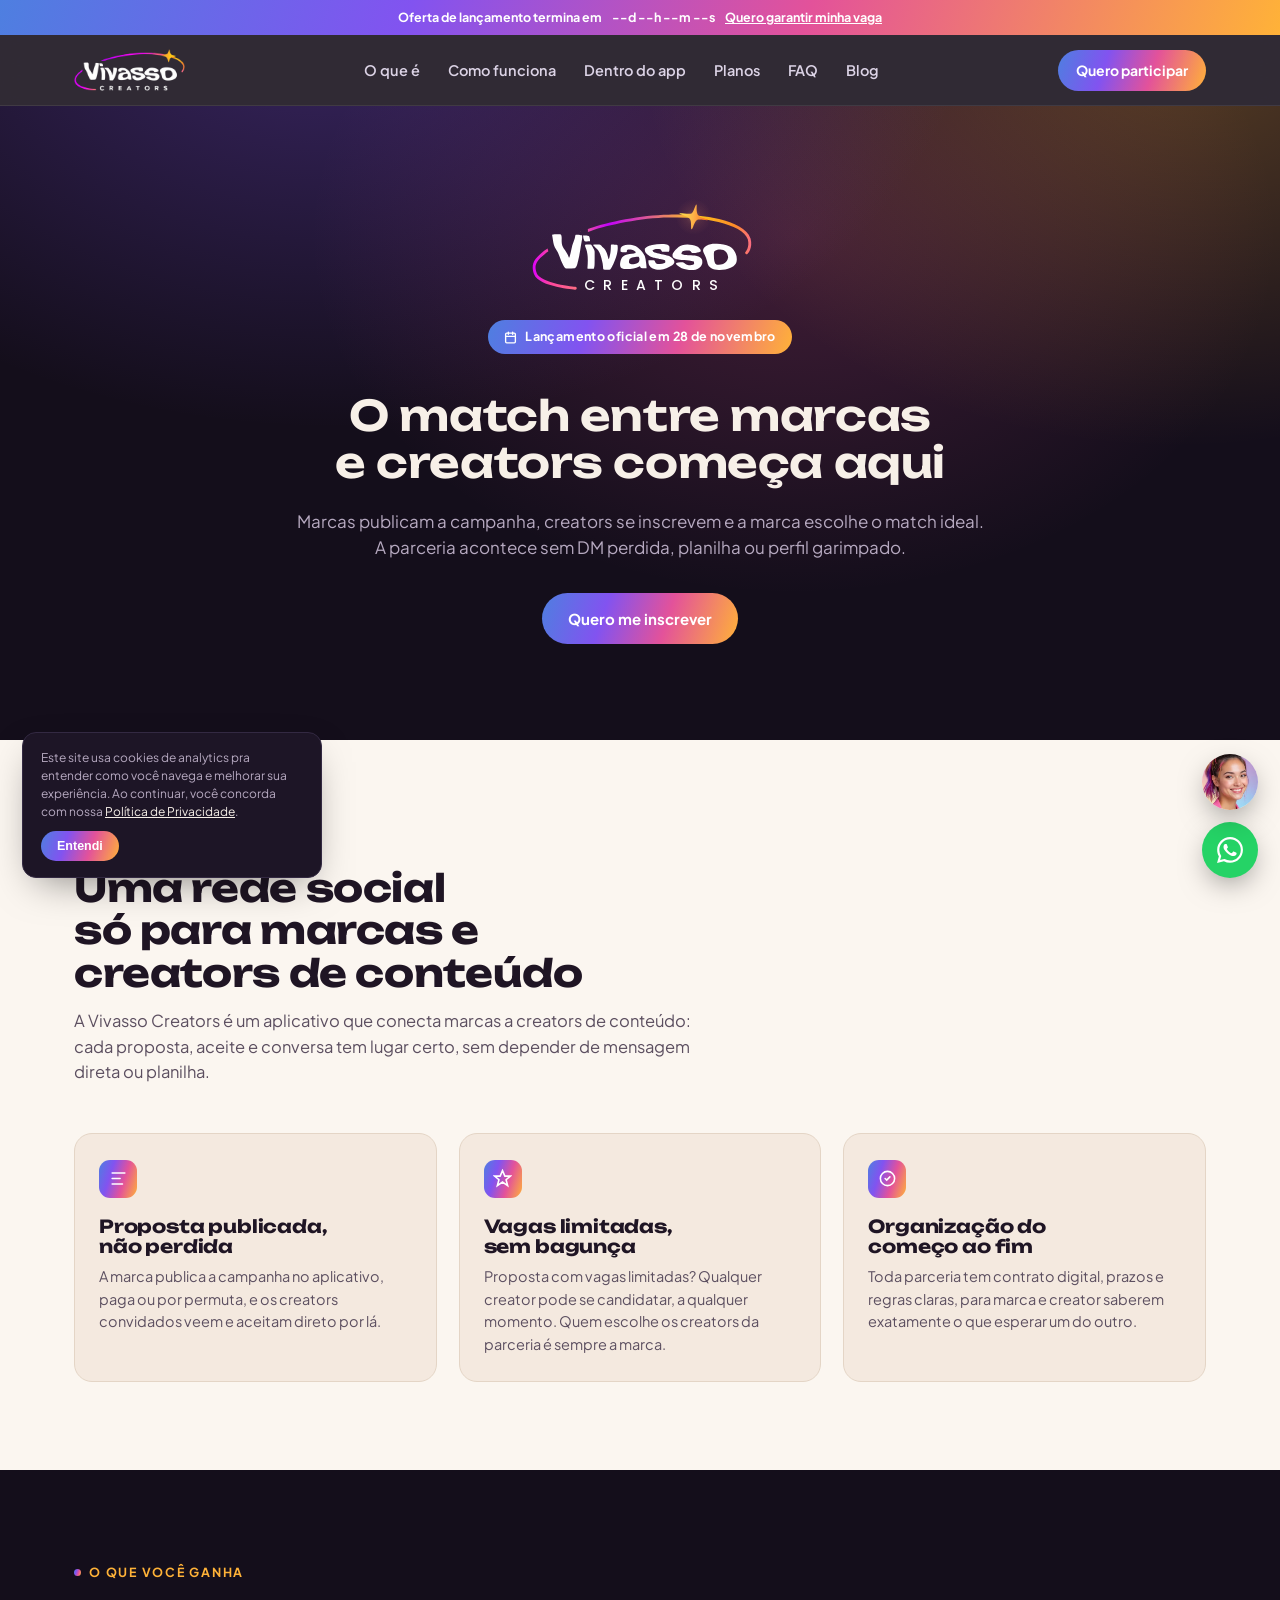
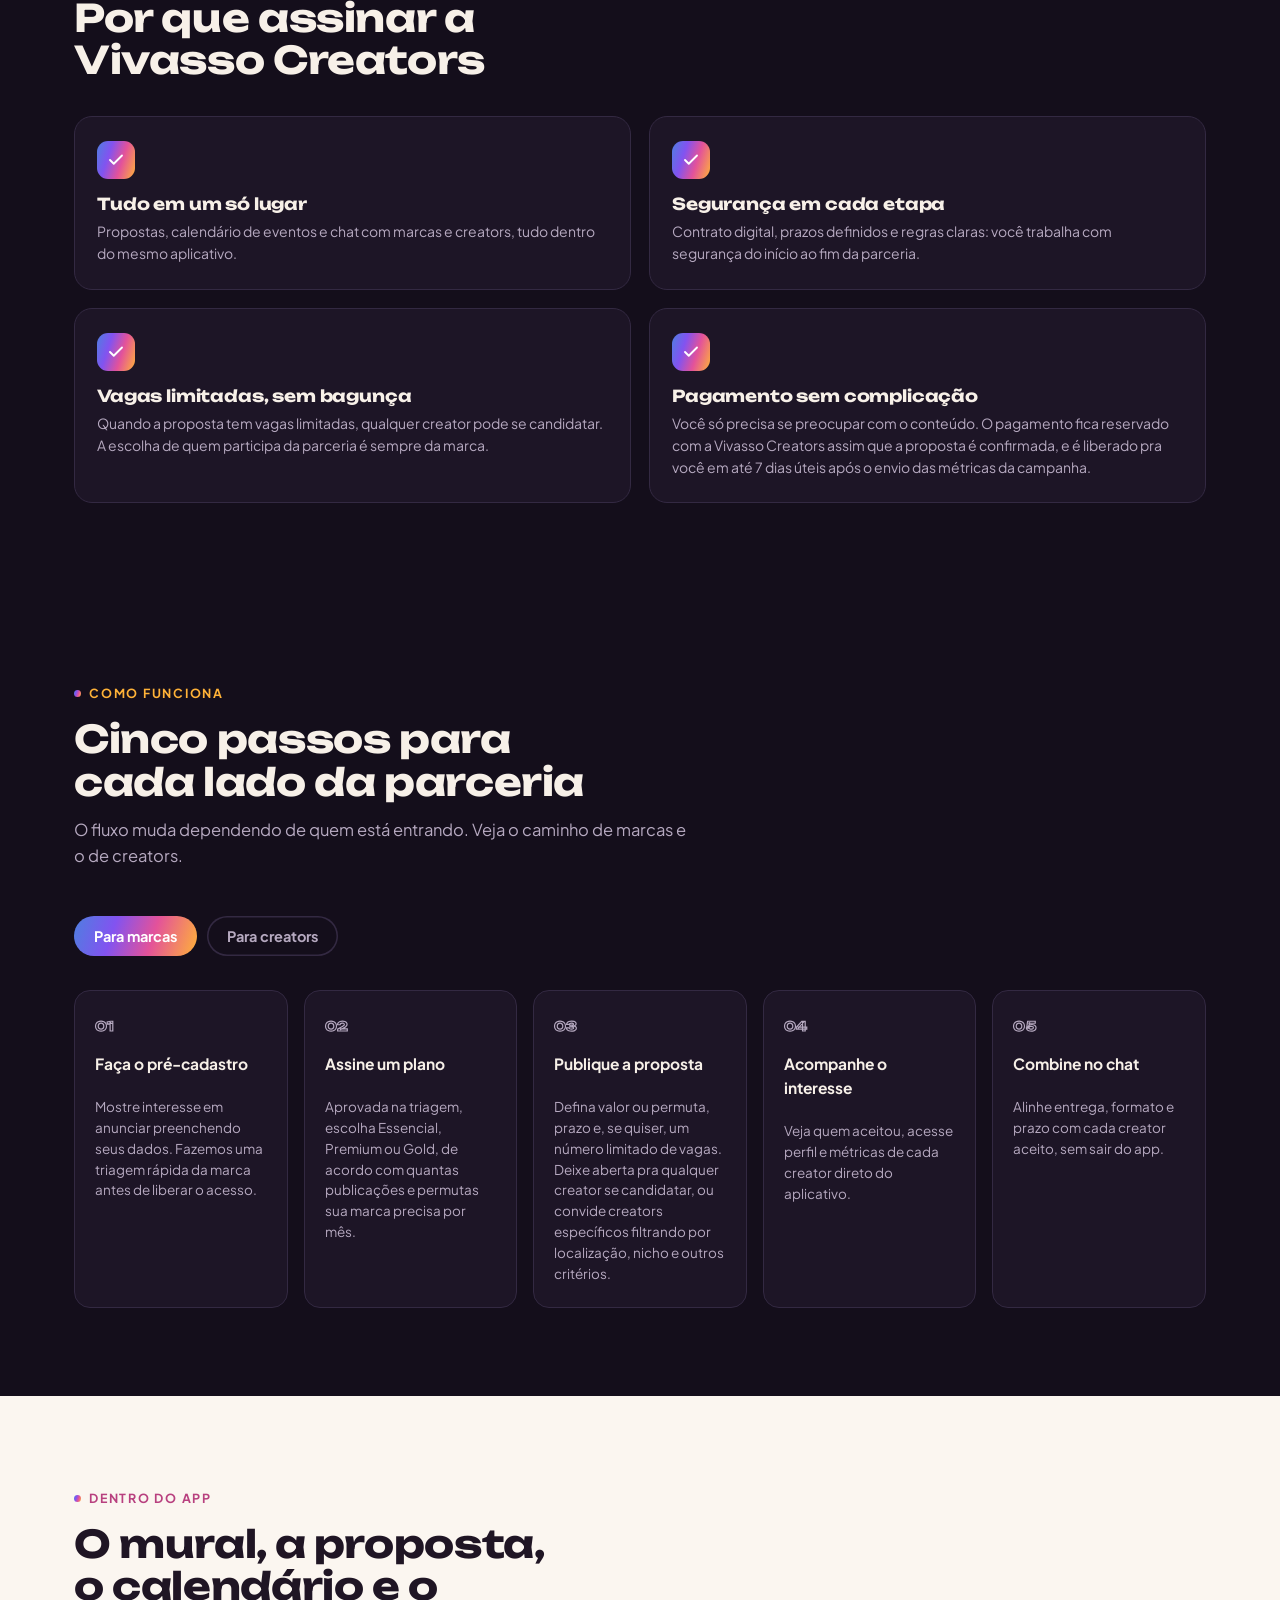
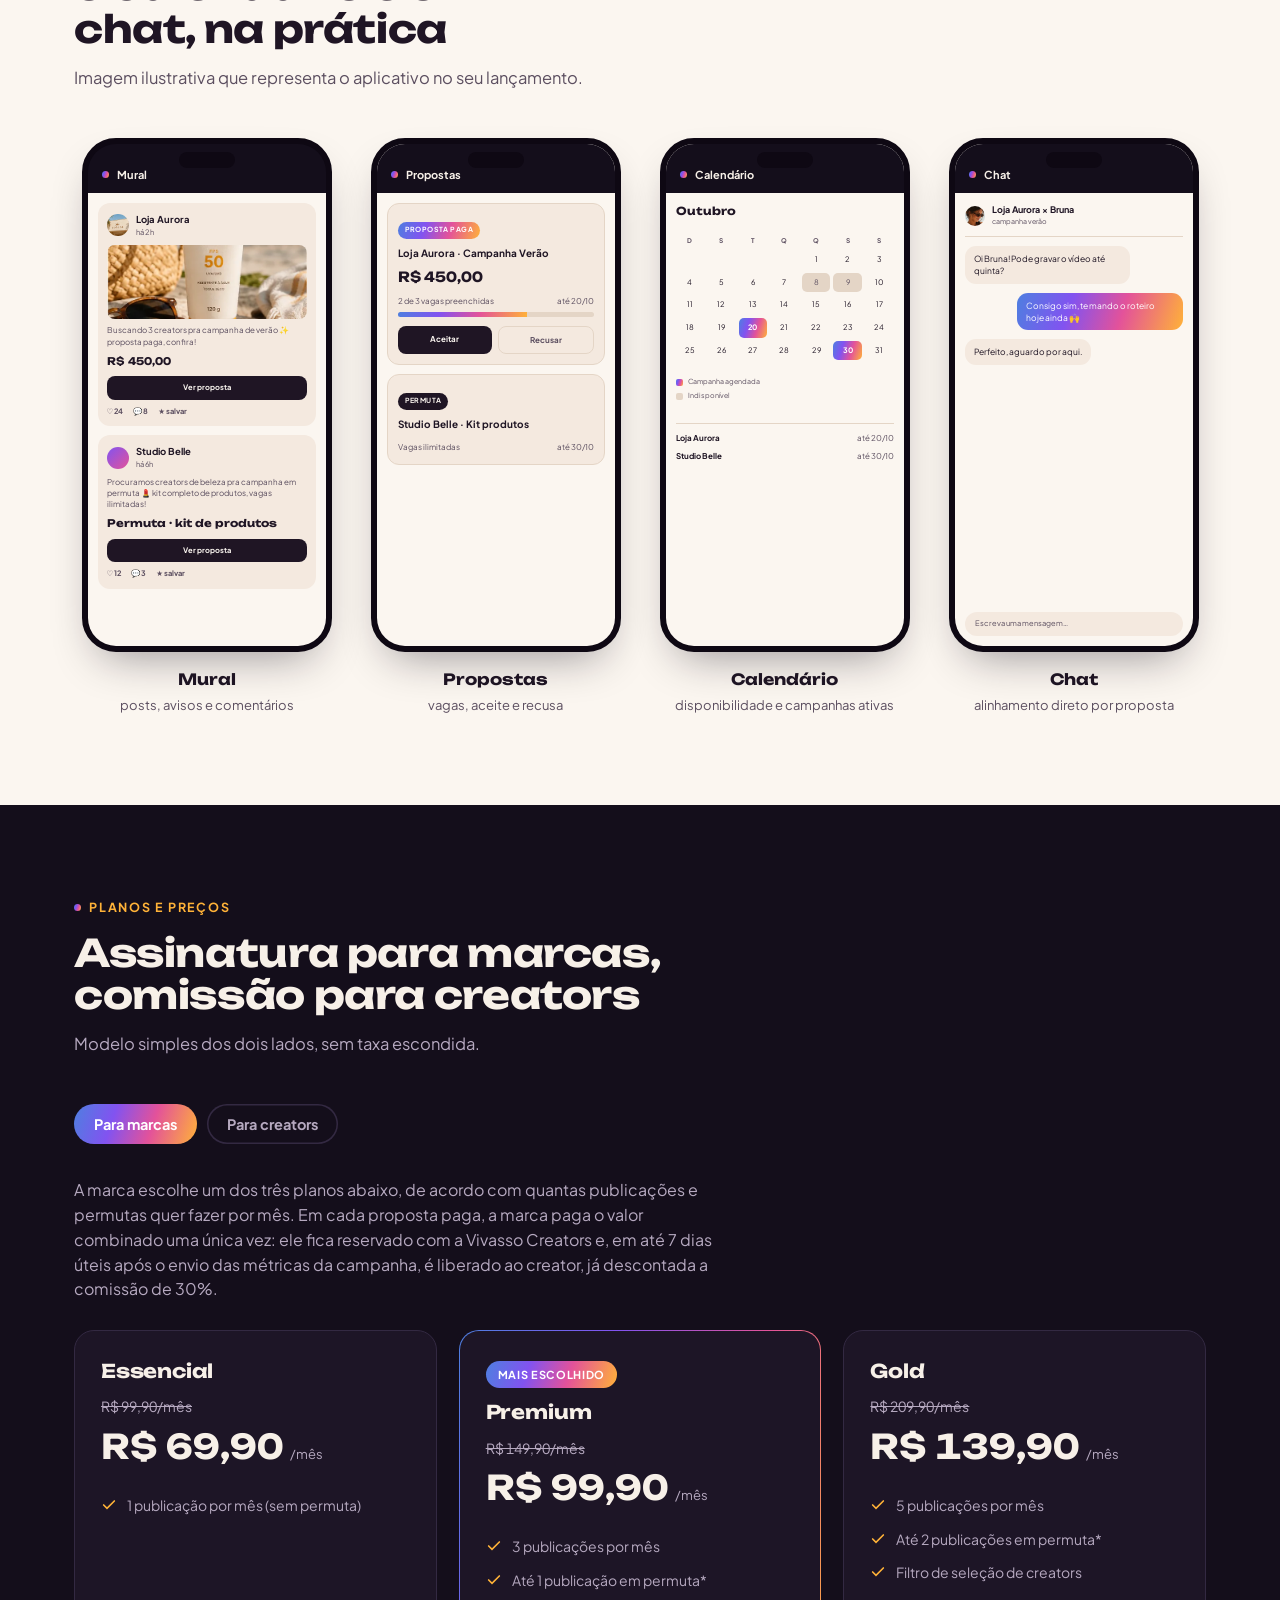
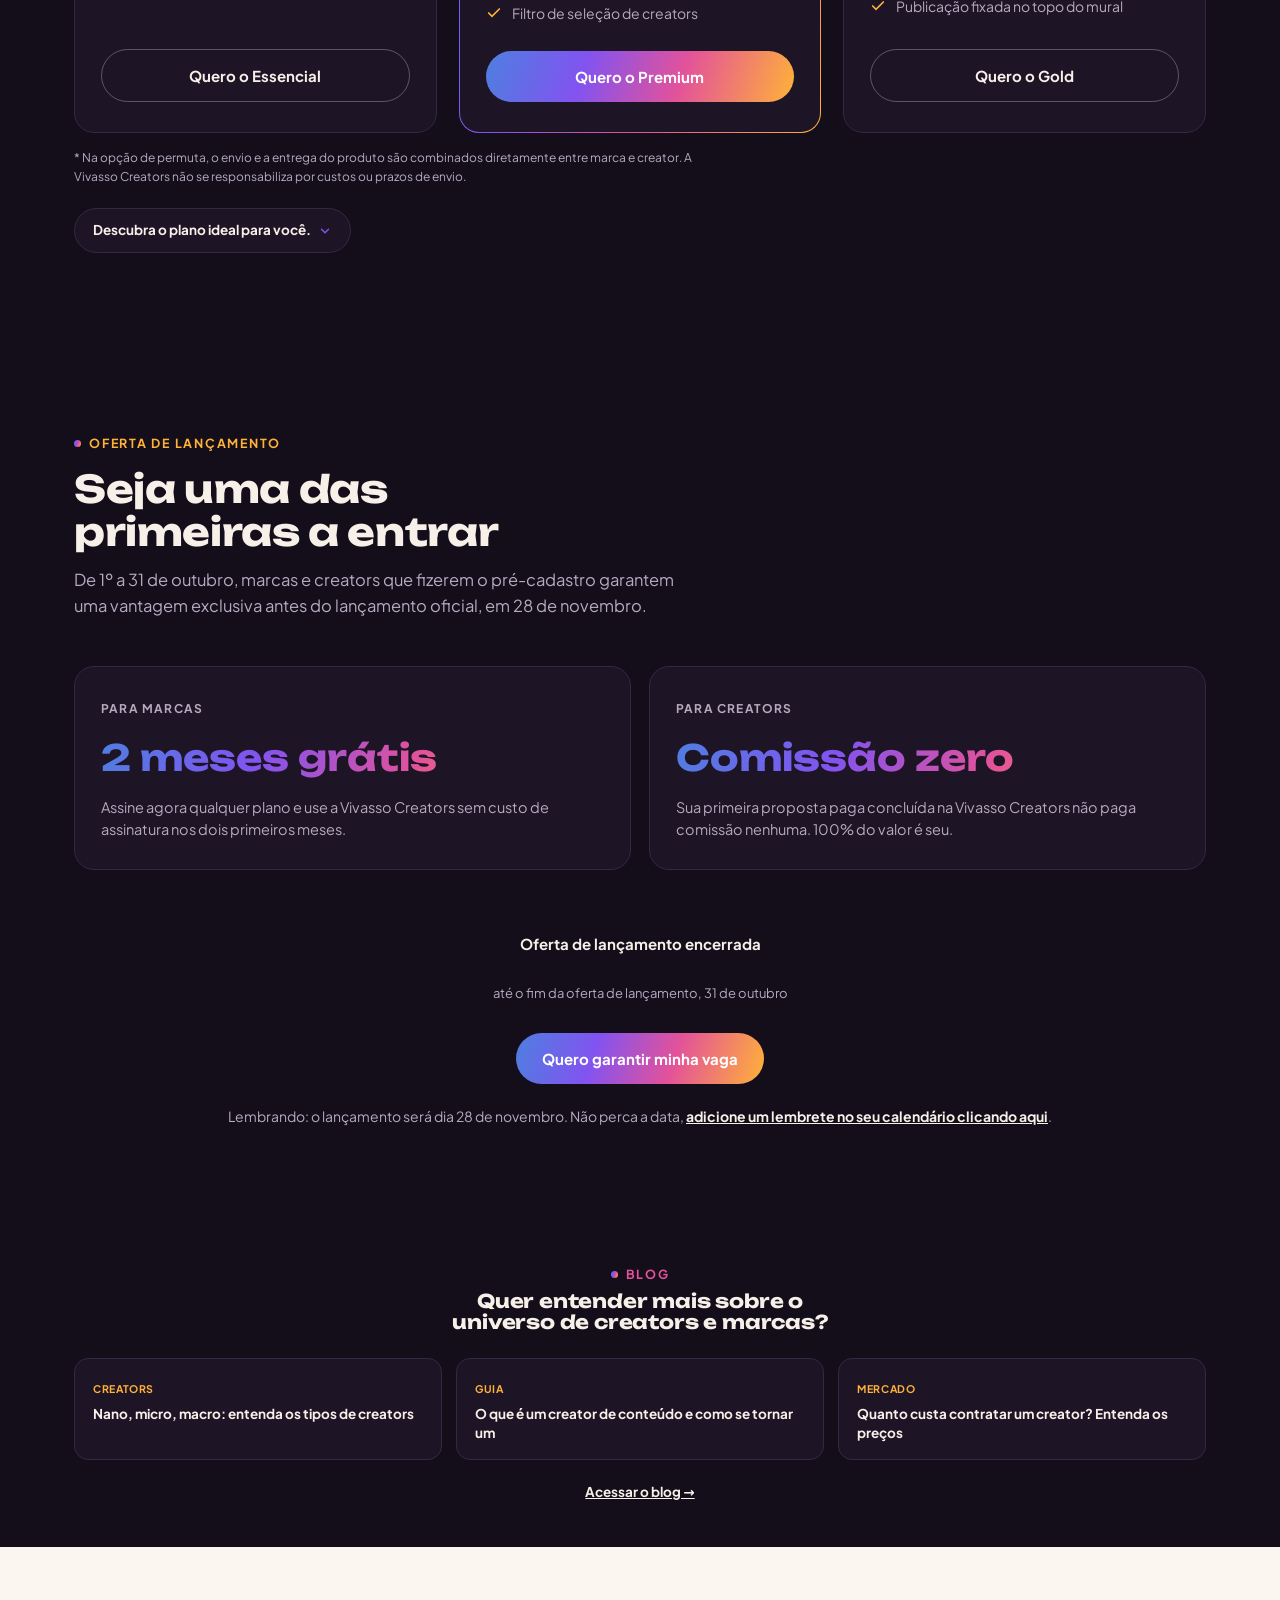
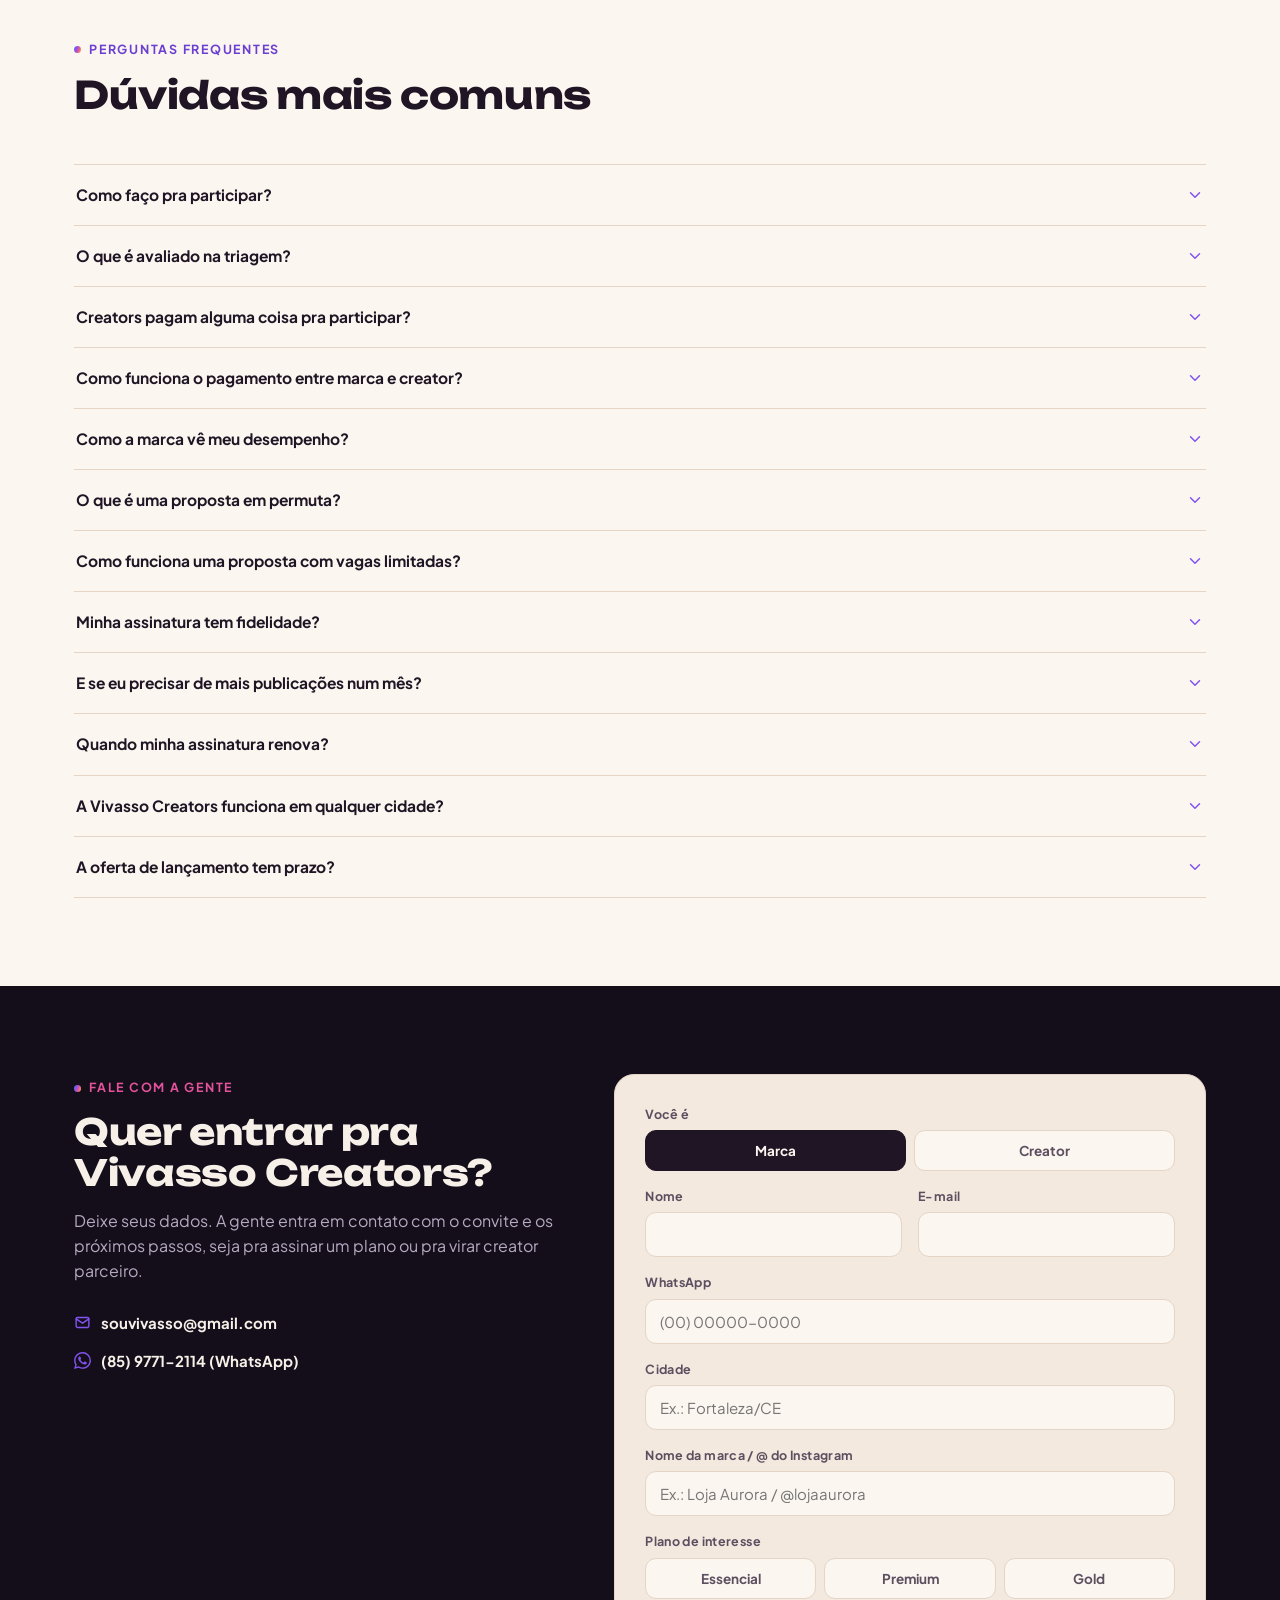
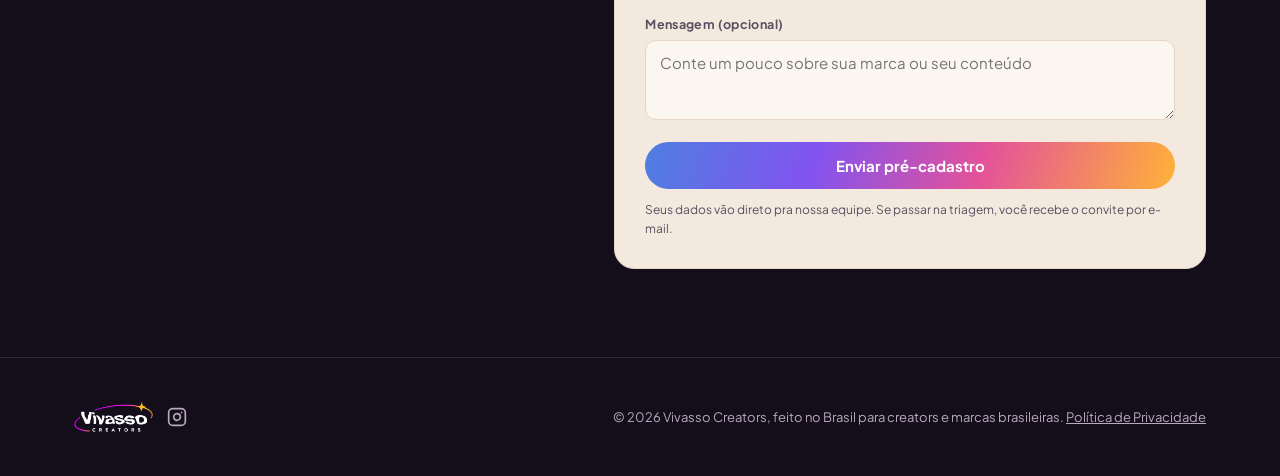
==== commit e8837be5: "Criar pagina propria de Politica de Privacidade Substitui a lista desplegavel no index.html por uma " ====
--- a/index.html
+++ b/index.html
@@ -1403,20 +1403,8 @@
   </div>
 </section>
 
-<section class="section-dark" id="privacidade" style="padding-block:56px">
-  <div class="wrap" style="max-width:760px">
-    <div class="faq-list" style="border-top-color:var(--line-dark)">
-      <details class="faq-item" style="border-bottom-color:var(--line-dark)">
-        <summary style="color:var(--ink-on-dark)">Política de Privacidade<svg class="chev" viewBox="0 0 24 24" fill="none" stroke="currentColor" stroke-width="2" stroke-linecap="round" stroke-linejoin="round"><path d="M6 9l6 6 6-6"/></svg></summary>
-        <p class="a" style="color:var(--ink-on-dark-soft)">Ao preencher o formulário desta página, você concorda com a coleta do seu nome, e-mail, WhatsApp, cidade e @ de rede social, usados exclusivamente para (1) fazer a triagem de perfil e (2) entrar em contato sobre os próximos passos na Vivasso Creators. Não vendemos nem compartilhamos seus dados com terceiros para fins de marketing. Você pode pedir a exclusão dos seus dados a qualquer momento, escrevendo para souvivasso@gmail.com, conforme a Lei Geral de Proteção de Dados (LGPD).</p>
-        <p class="a" style="color:var(--ink-on-dark-soft);margin-top:14px">Este site também usa cookies de analytics (Microsoft Clarity) para entender como as pessoas navegam pela página, como tempo de visita e cliques, e assim melhorar a experiência. Os campos do formulário são mascarados e não ficam visíveis nessas gravações. Ao continuar navegando, você concorda com o uso desses cookies.</p>
-      </details>
-    </div>
-  </div>
-</section>
-
 <div class="cookie-notice" id="cookie-notice">
-  <p>Este site usa cookies de analytics pra entender como você navega e melhorar sua experiência. Ao continuar, você concorda com nossa <a href="#privacidade">Política de Privacidade</a>.</p>
+  <p>Este site usa cookies de analytics pra entender como você navega e melhorar sua experiência. Ao continuar, você concorda com nossa <a href="privacidade.html">Política de Privacidade</a>.</p>
   <button type="button" id="cookie-ok">Entendi</button>
 </div>
 
@@ -1456,7 +1444,7 @@
         <svg viewBox="0 0 24 24" fill="none" stroke="currentColor" stroke-width="2" stroke-linecap="round" stroke-linejoin="round"><rect x="2" y="2" width="20" height="20" rx="5"/><path d="M16 11.37A4 4 0 1 1 12.63 8 4 4 0 0 1 16 11.37z"/><line x1="17.5" y1="6.5" x2="17.5" y2="6.5"/></svg>
       </a>
     </div>
-    <span>© 2026 Vivasso Creators, feito no Brasil para creators e marcas brasileiras. <a href="#privacidade" style="text-decoration:underline">Política de Privacidade</a></span>
+    <span>© 2026 Vivasso Creators, feito no Brasil para creators e marcas brasileiras. <a href="privacidade.html" style="text-decoration:underline">Política de Privacidade</a></span>
   </div>
 </footer>
 
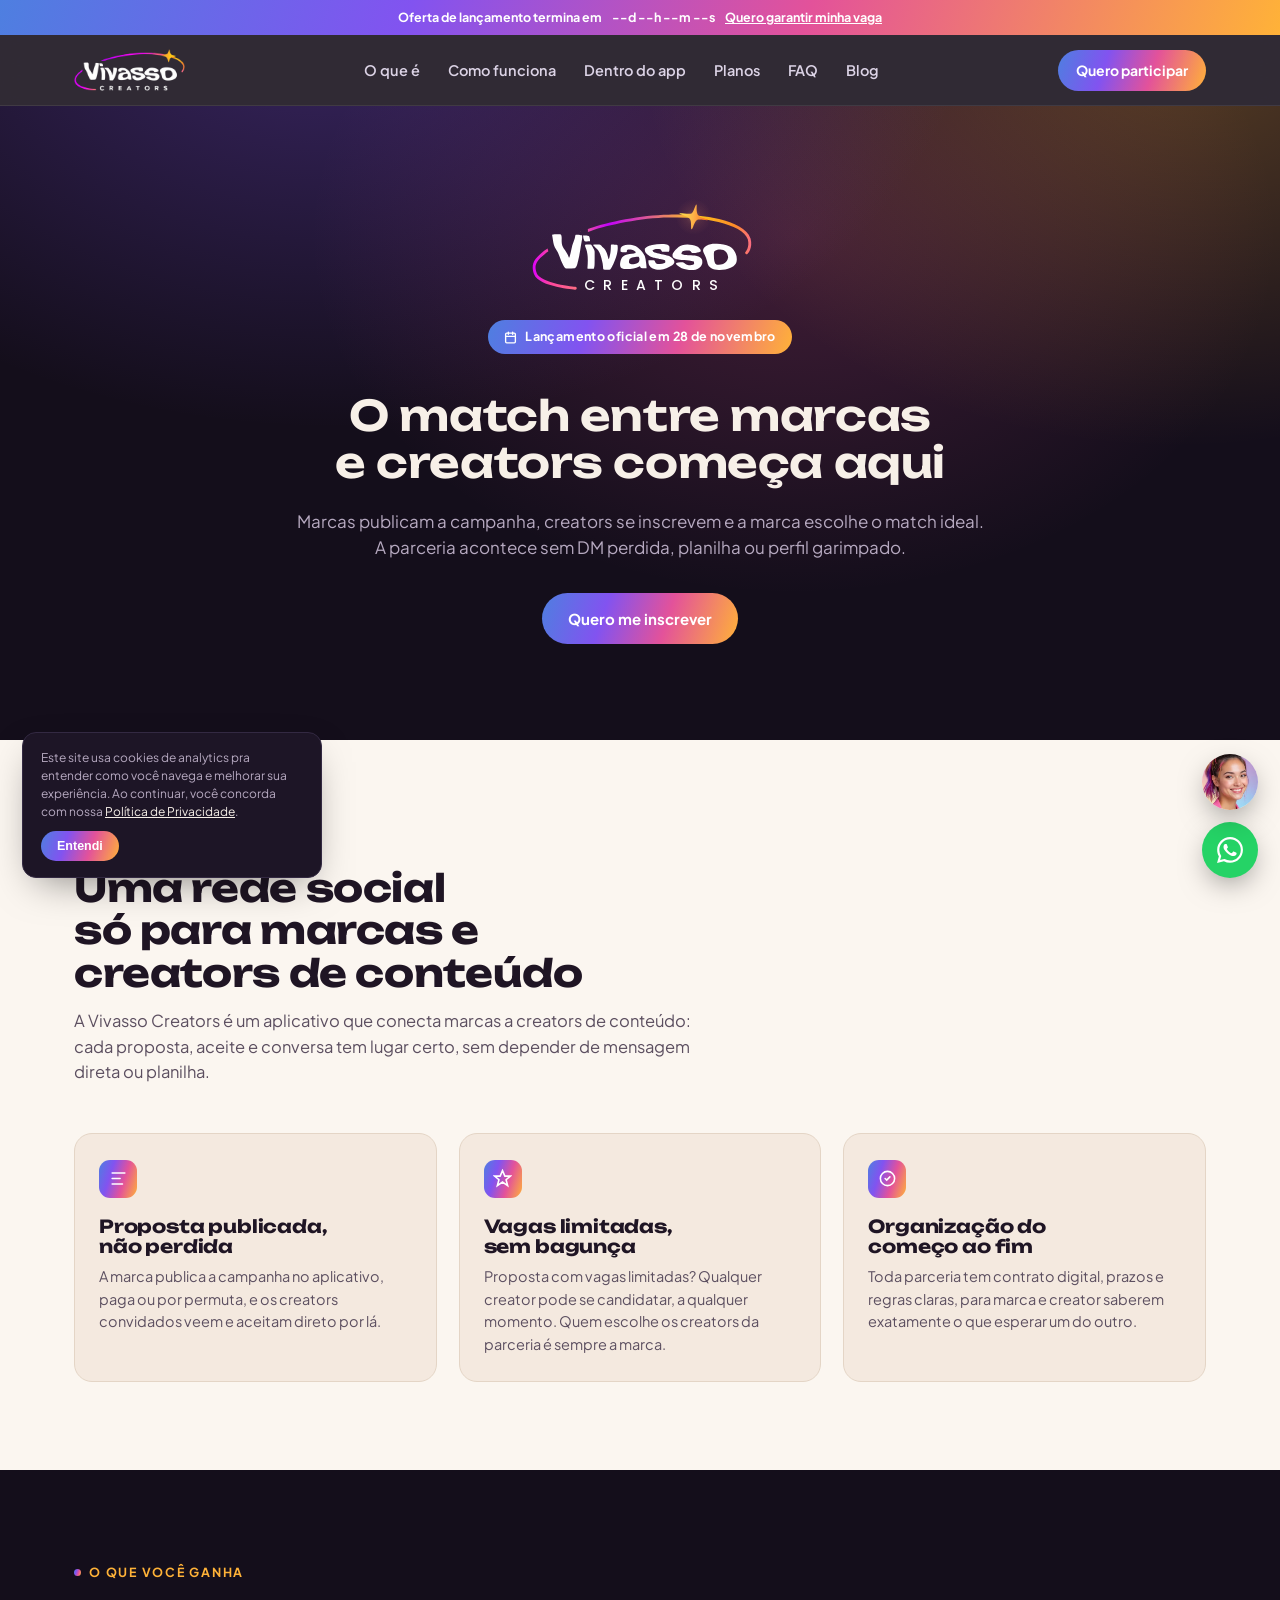
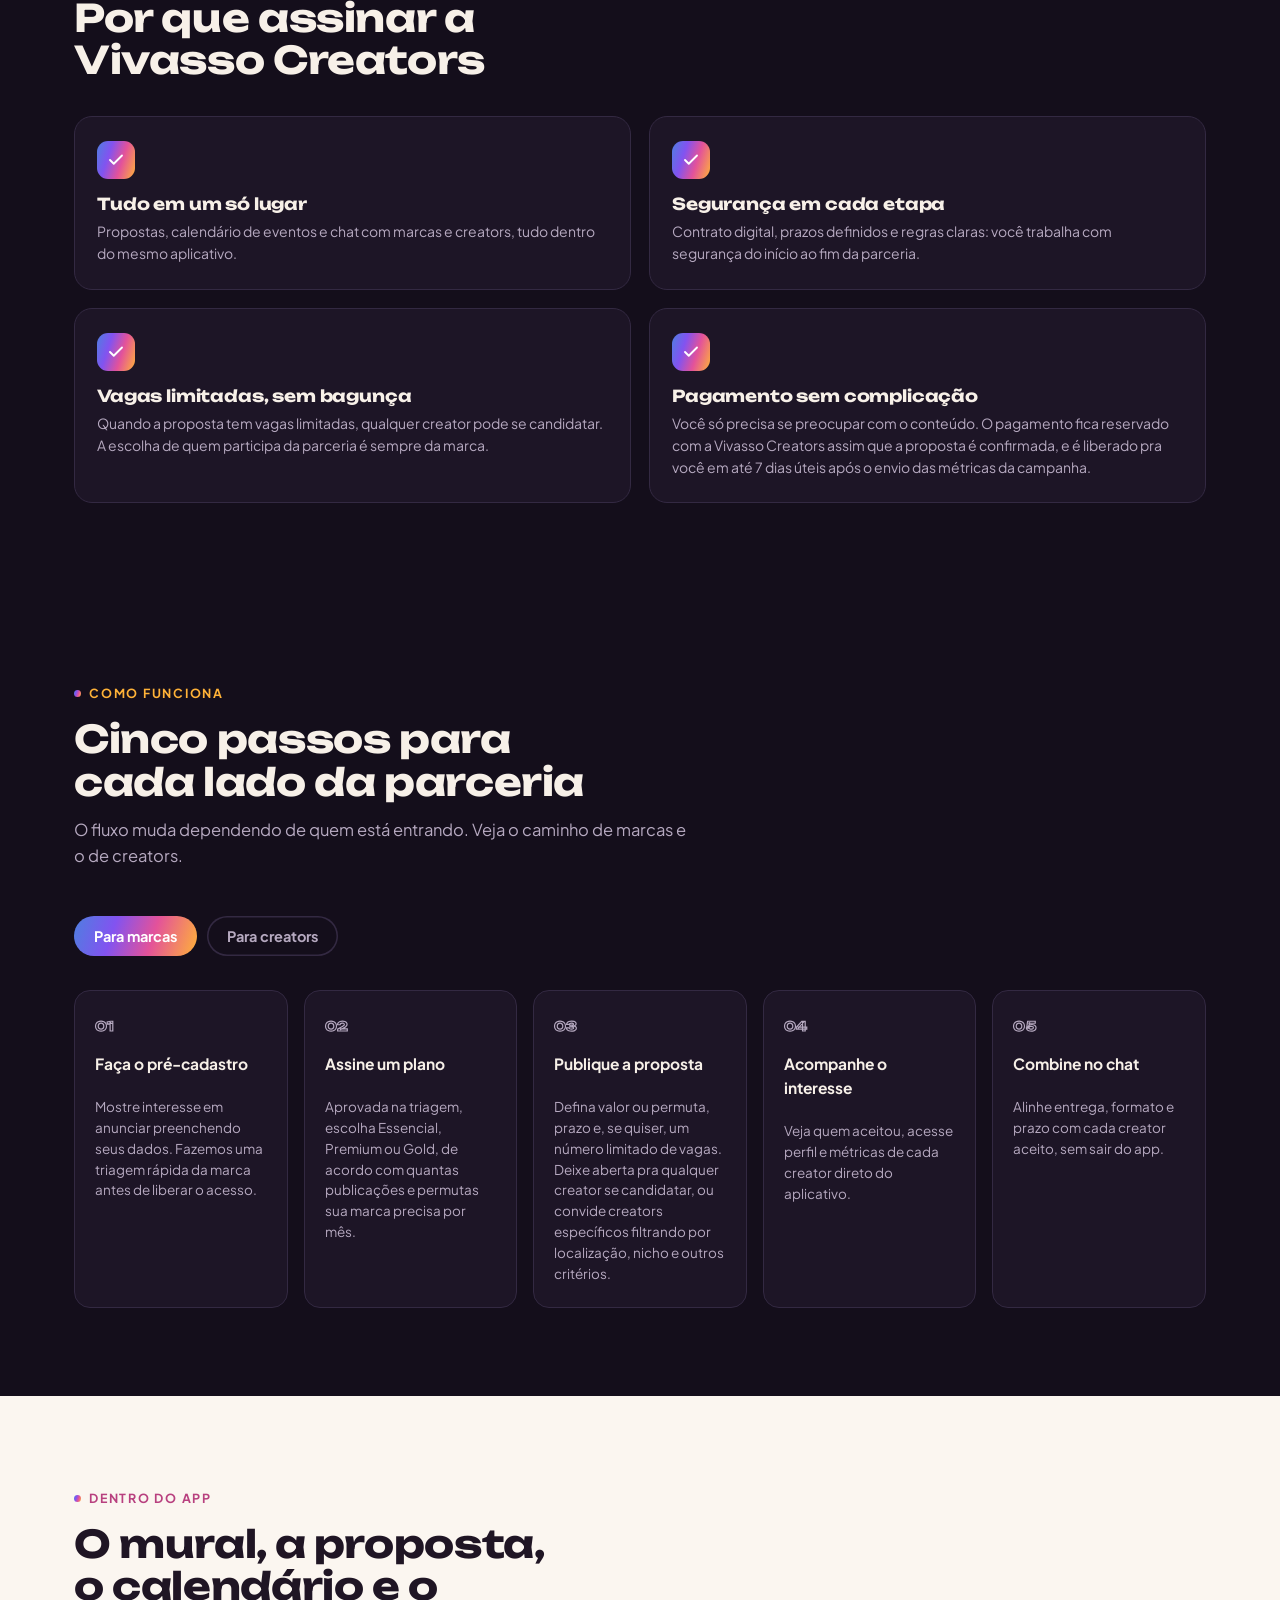
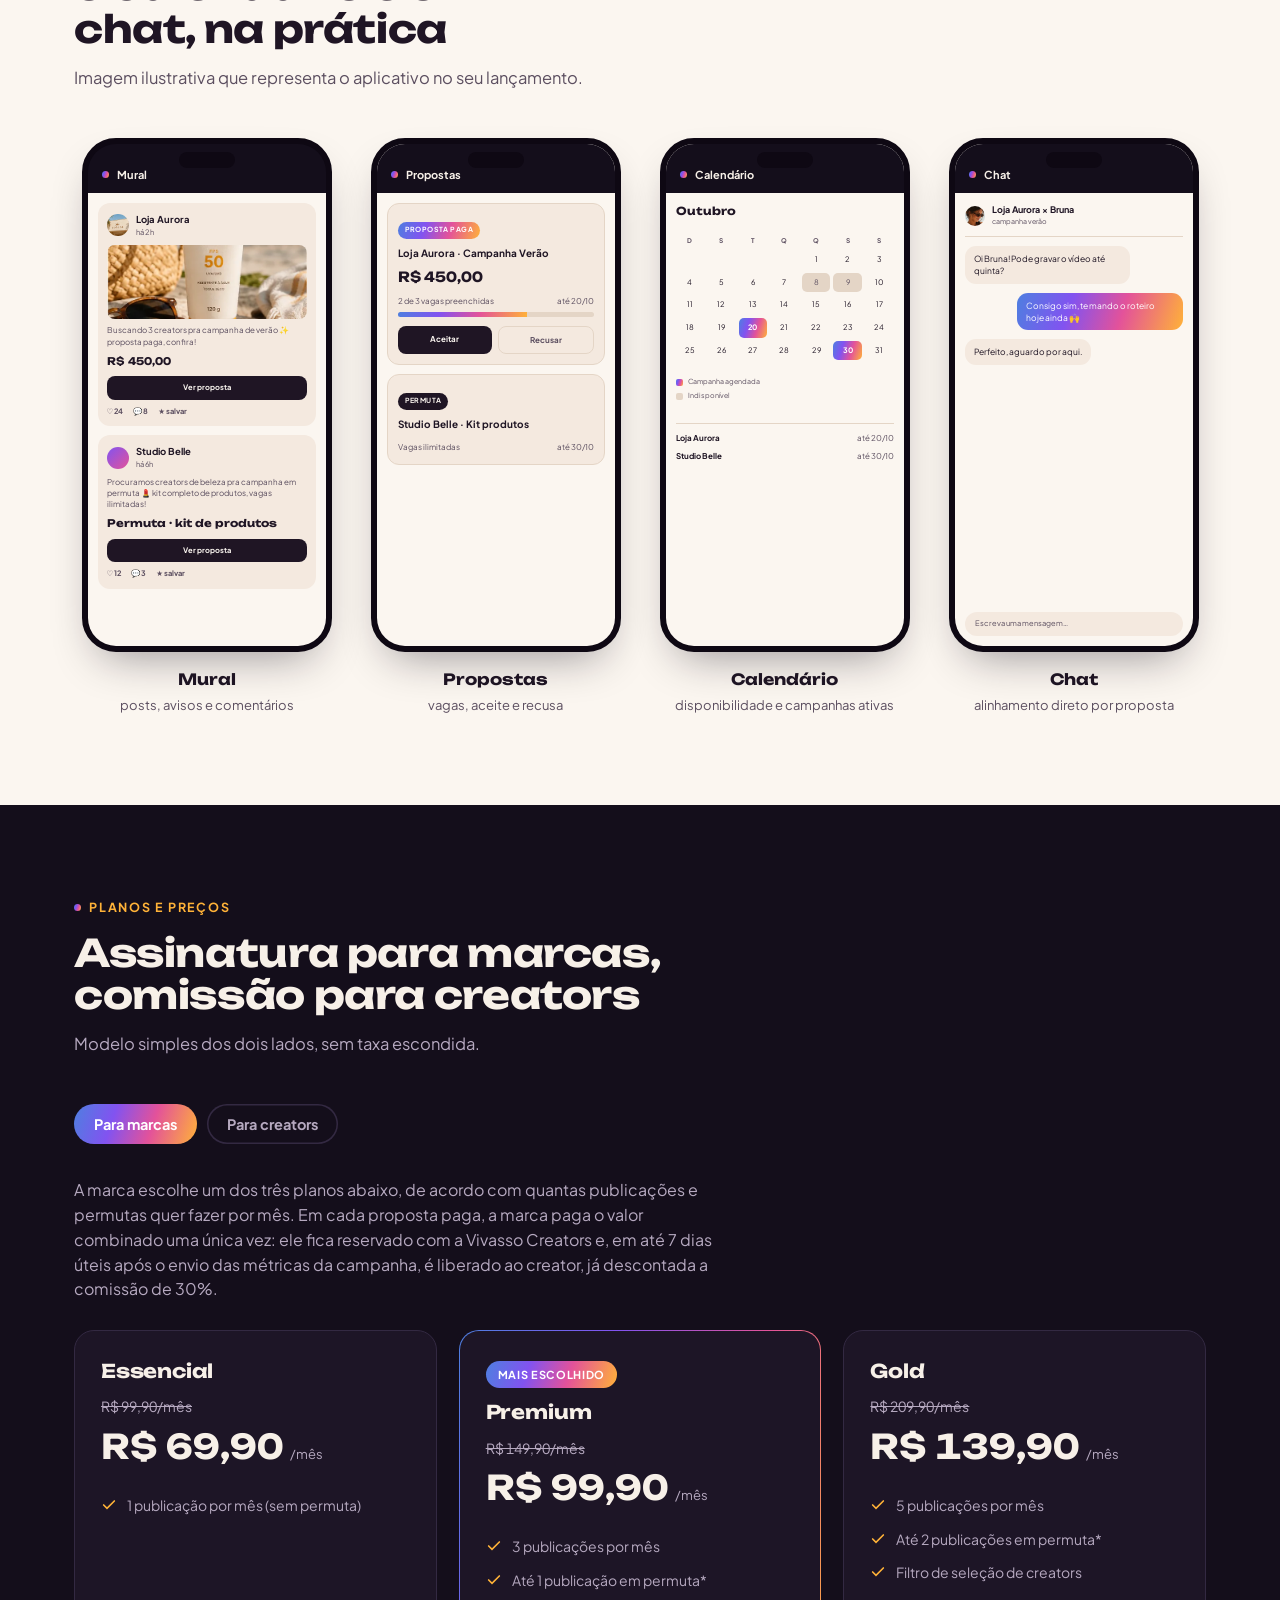
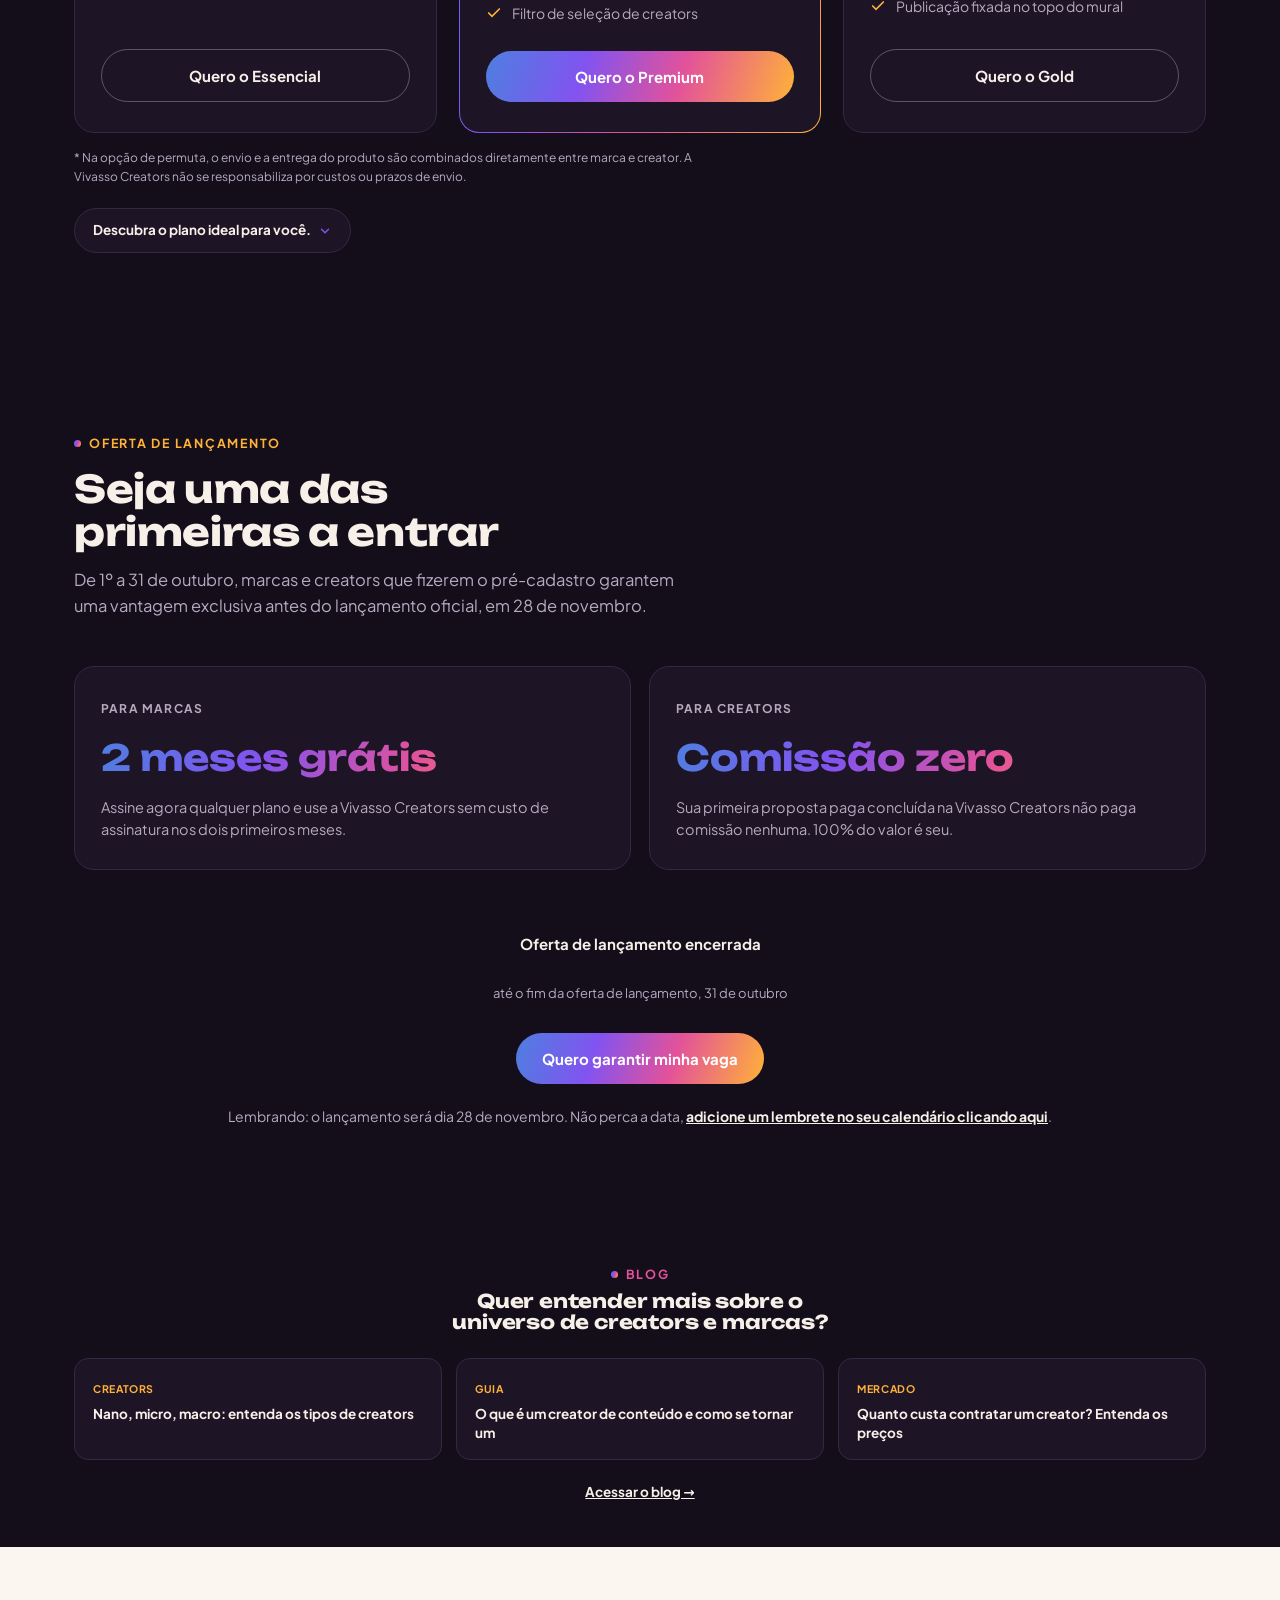
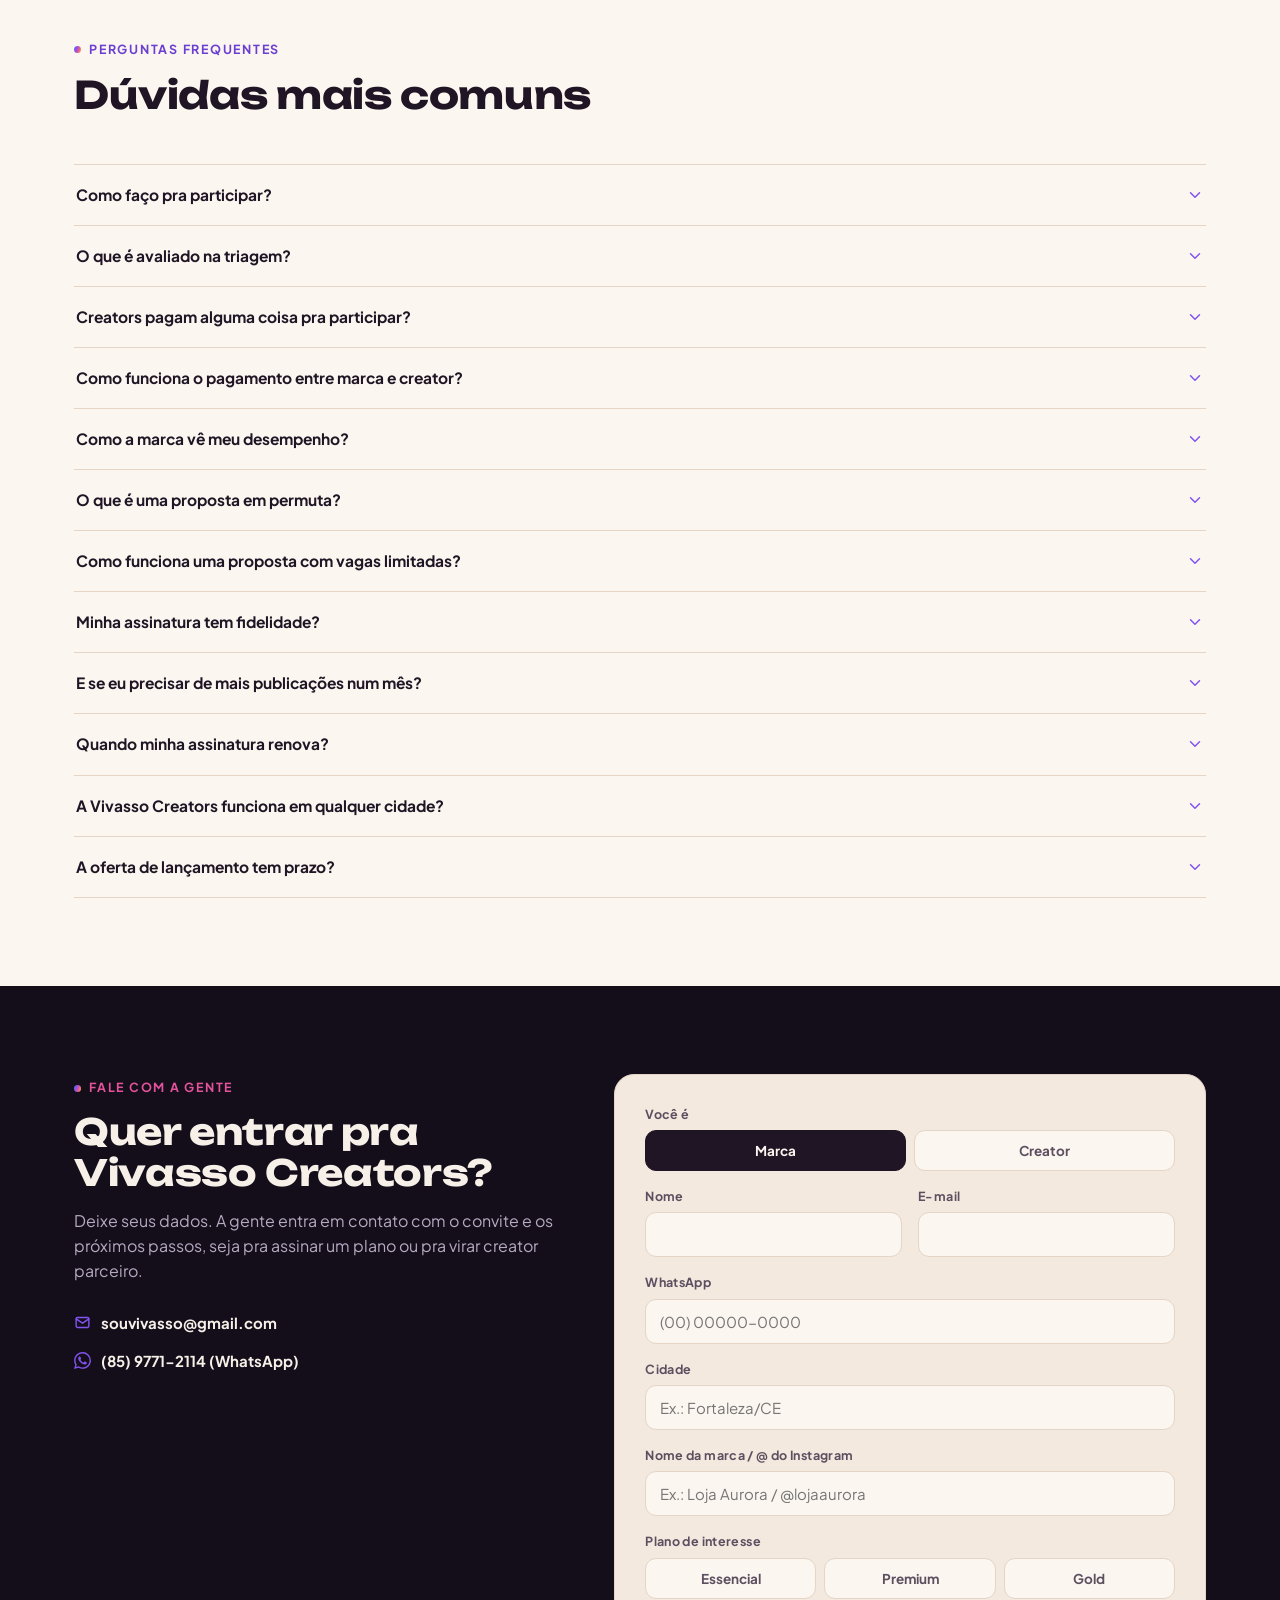
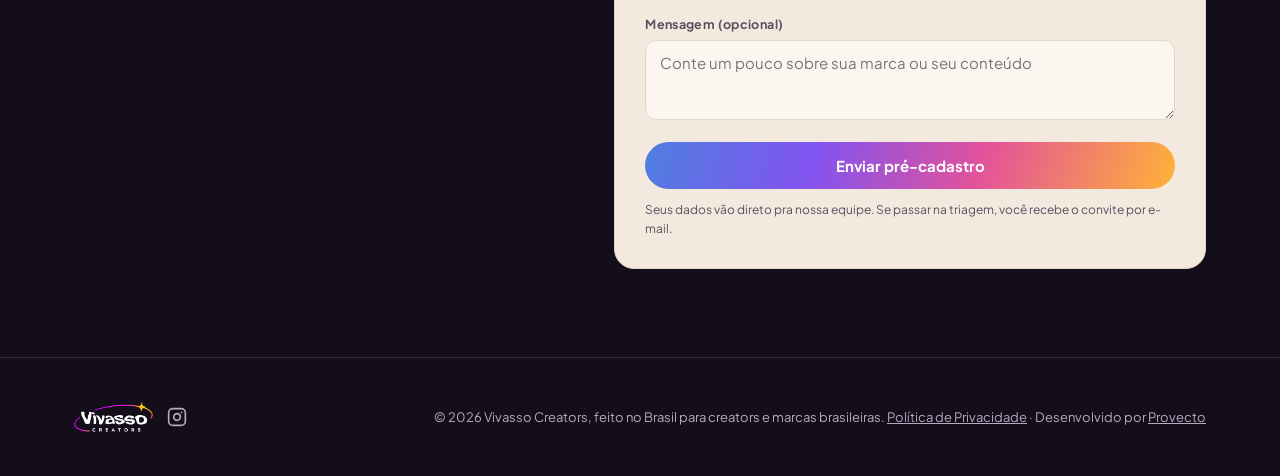
==== commit b0d007db: "Adicionar credito Provecto no rodape e igualar a Politica de Privacidade ao design do site Rodape da" ====
--- a/index.html
+++ b/index.html
@@ -1444,7 +1444,7 @@
         <svg viewBox="0 0 24 24" fill="none" stroke="currentColor" stroke-width="2" stroke-linecap="round" stroke-linejoin="round"><rect x="2" y="2" width="20" height="20" rx="5"/><path d="M16 11.37A4 4 0 1 1 12.63 8 4 4 0 0 1 16 11.37z"/><line x1="17.5" y1="6.5" x2="17.5" y2="6.5"/></svg>
       </a>
     </div>
-    <span>© 2026 Vivasso Creators, feito no Brasil para creators e marcas brasileiras. <a href="privacidade.html" style="text-decoration:underline">Política de Privacidade</a></span>
+    <span>© 2026 Vivasso Creators, feito no Brasil para creators e marcas brasileiras. <a href="privacidade.html" style="text-decoration:underline">Política de Privacidade</a> · Desenvolvido por <a href="https://provecto.app" target="_blank" rel="noopener" style="text-decoration:underline">Provecto</a></span>
   </div>
 </footer>
 
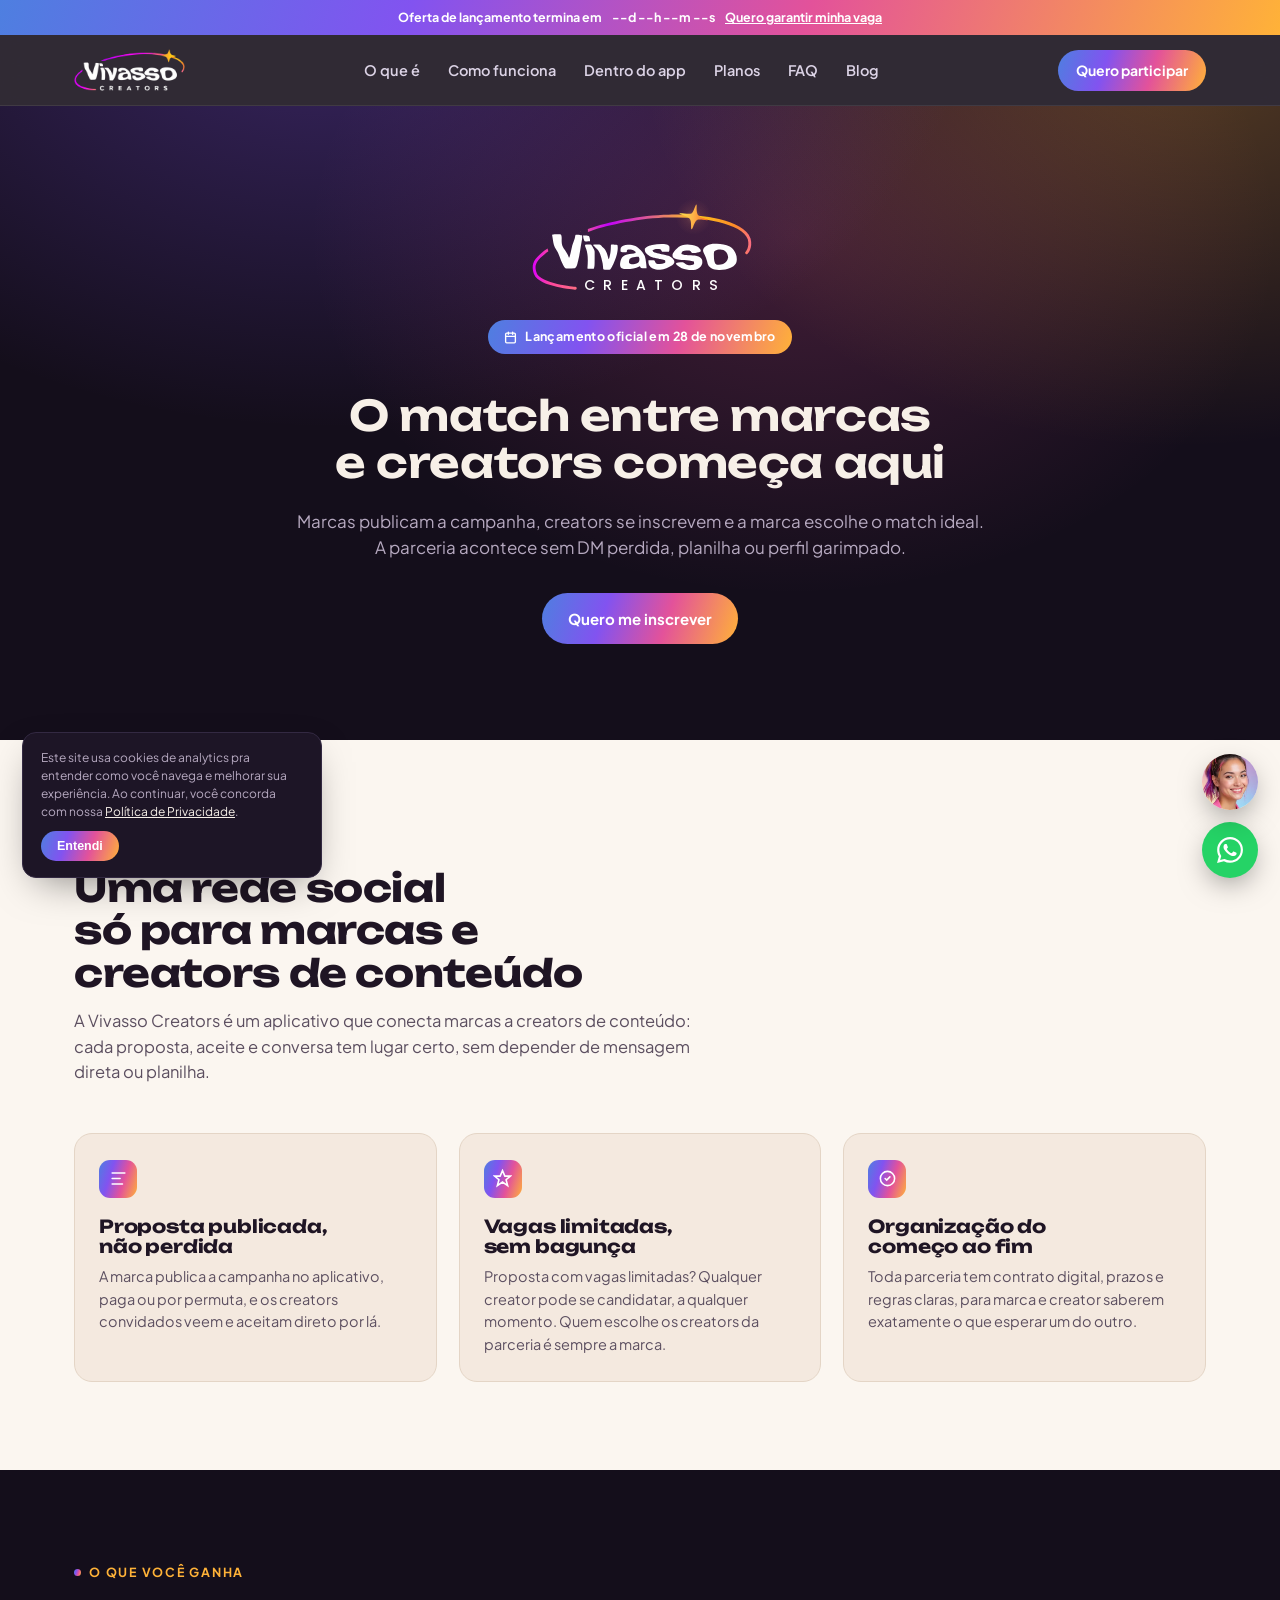
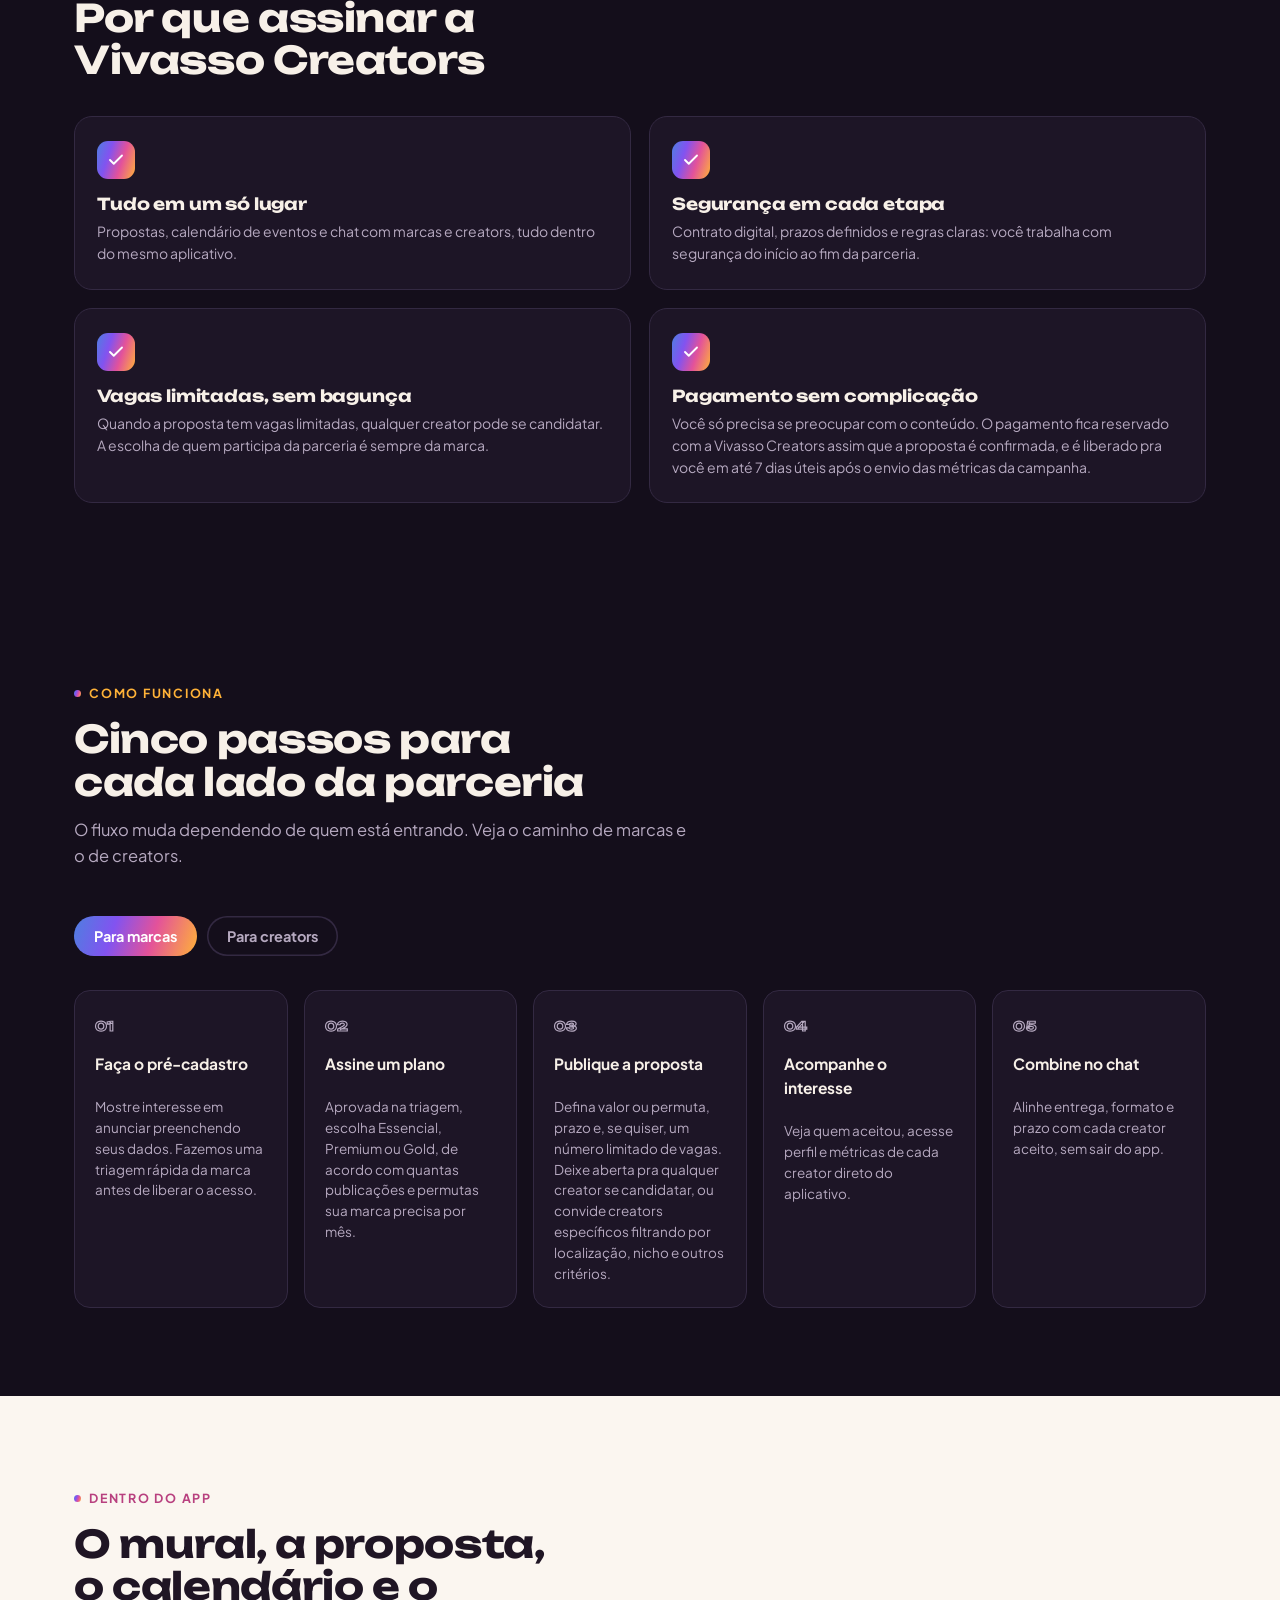
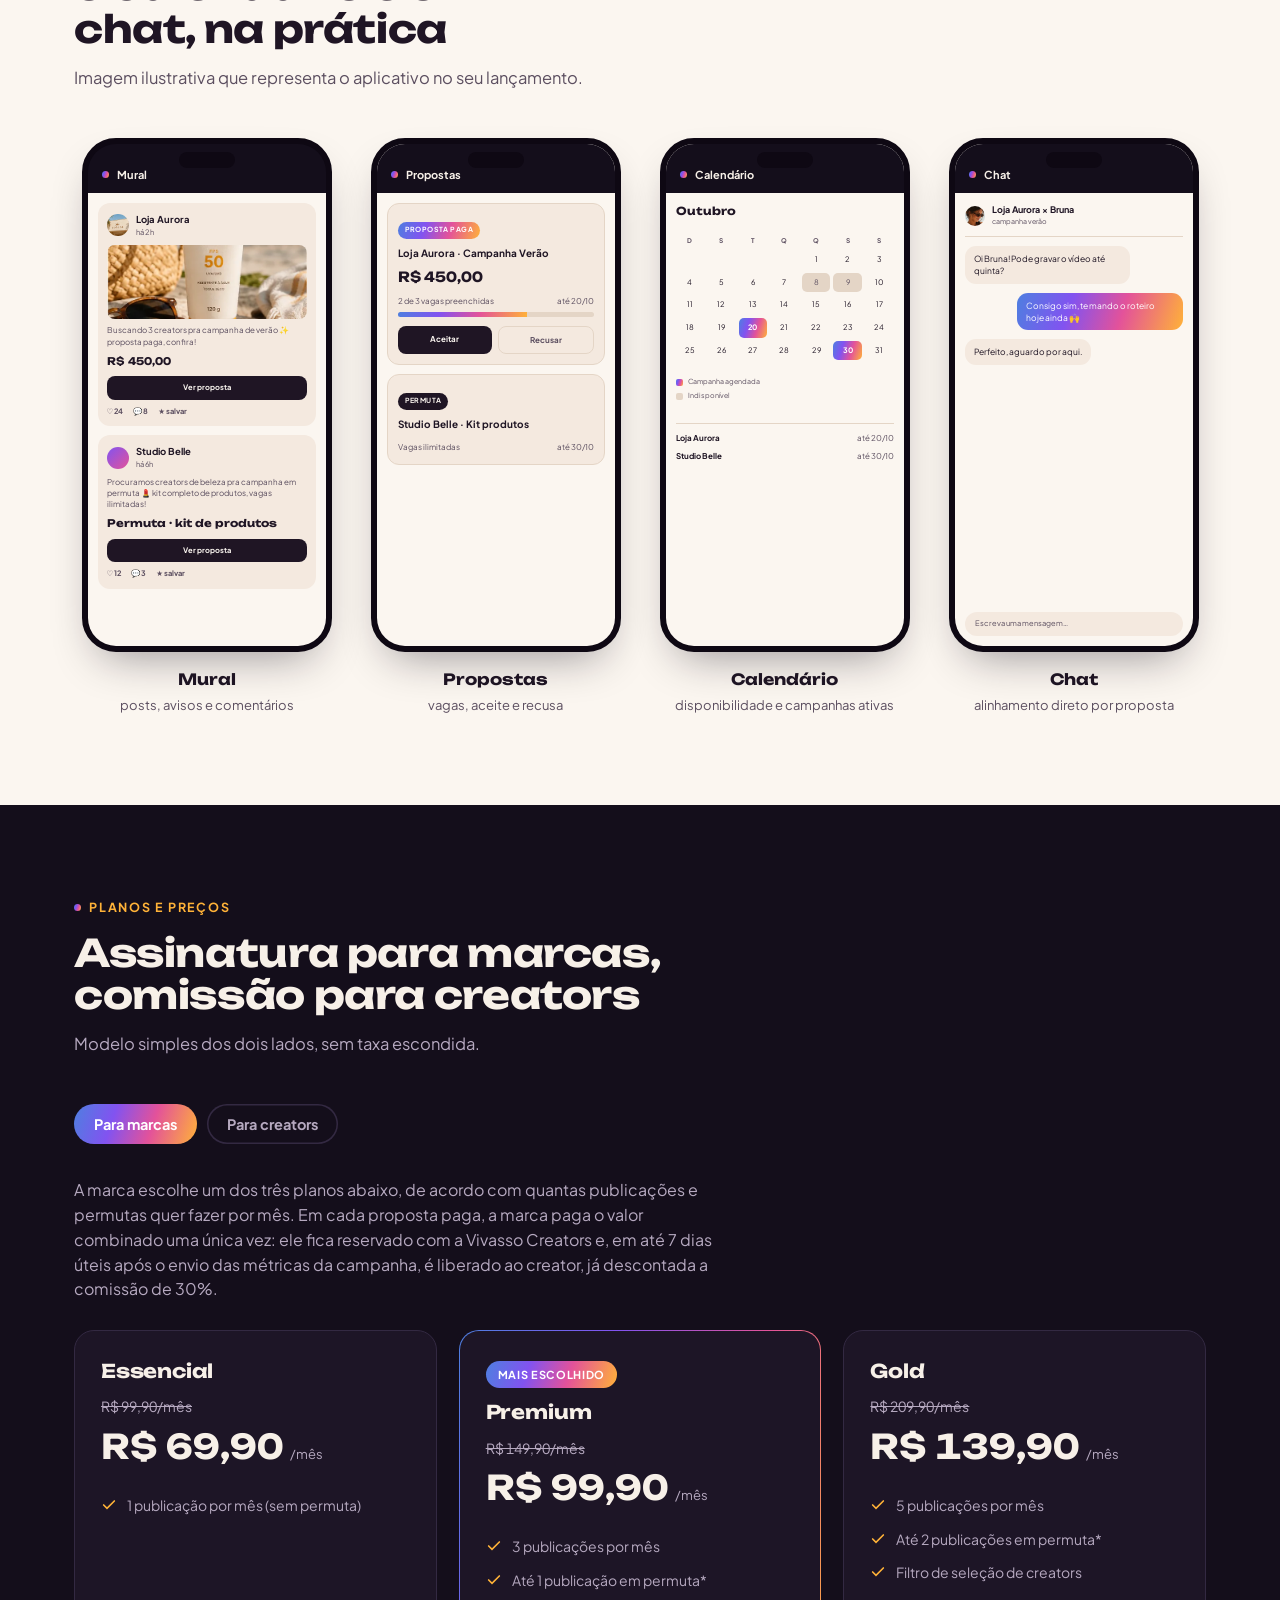
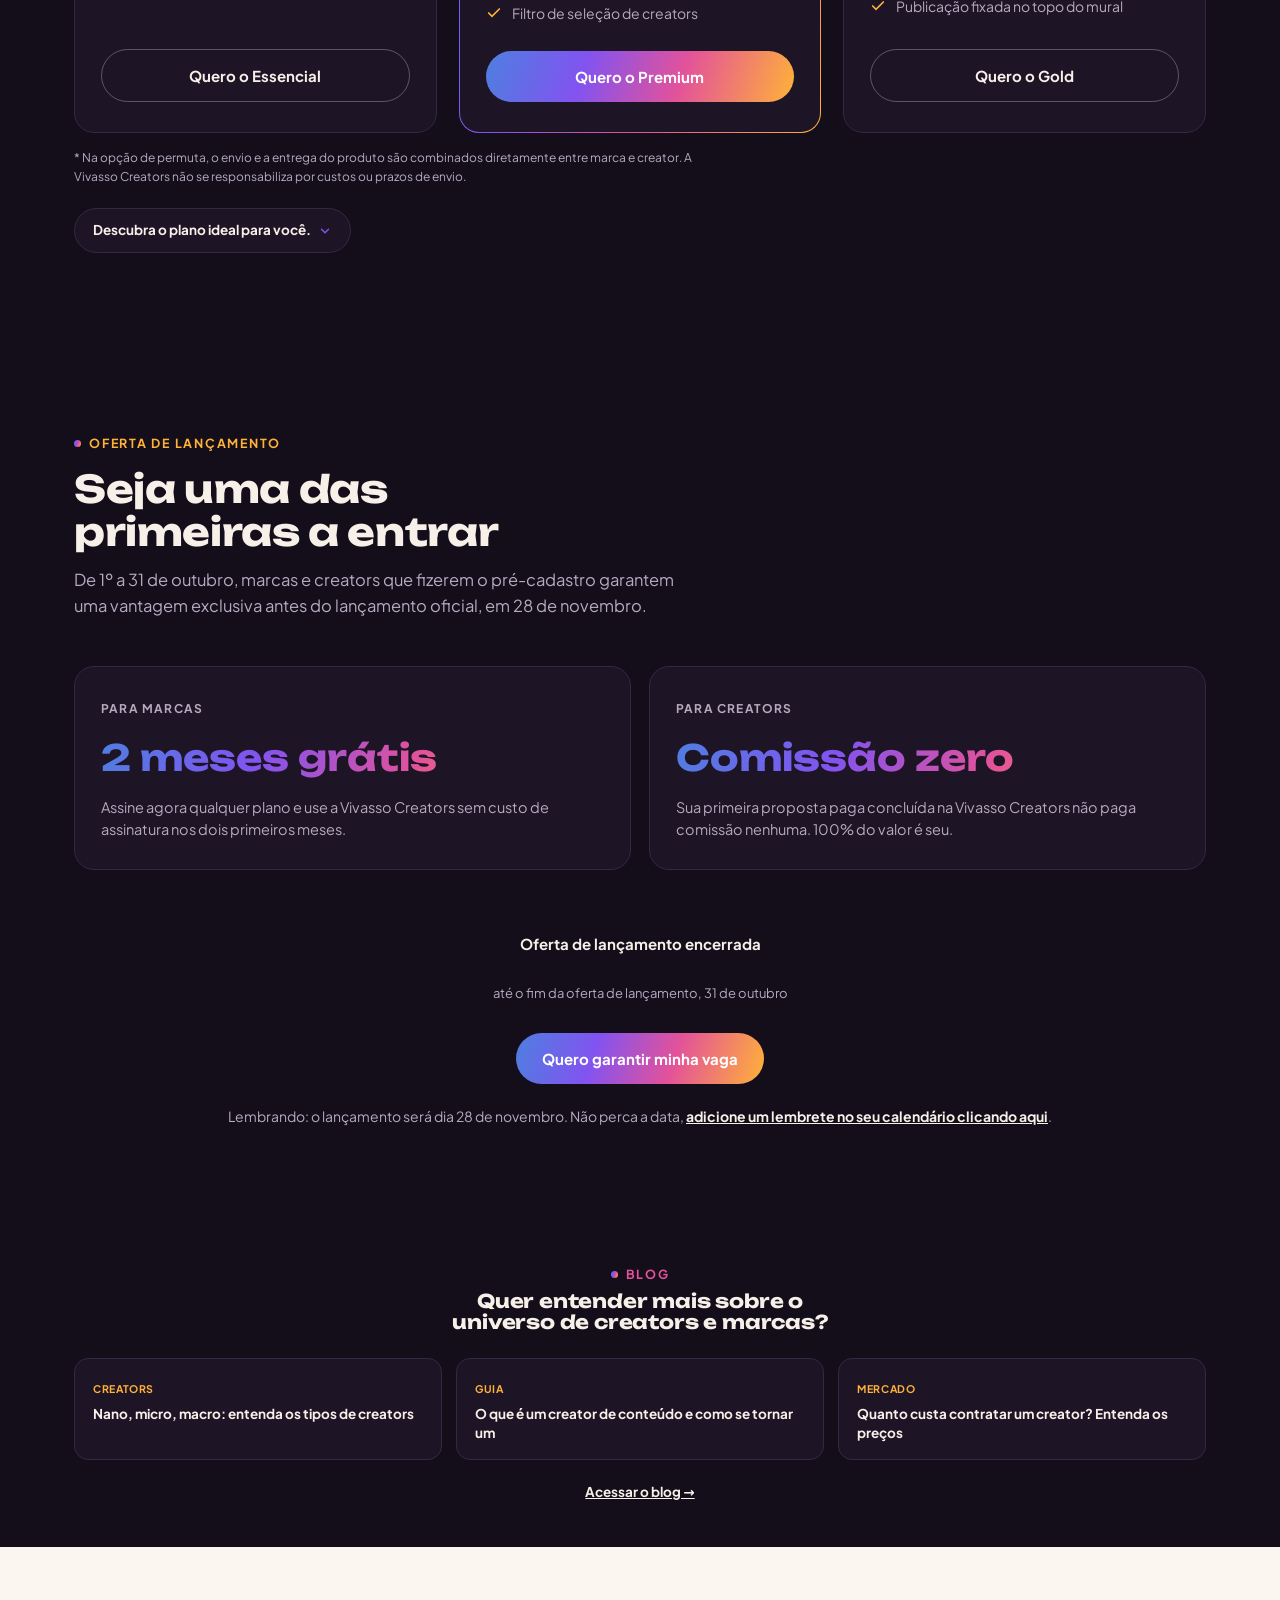
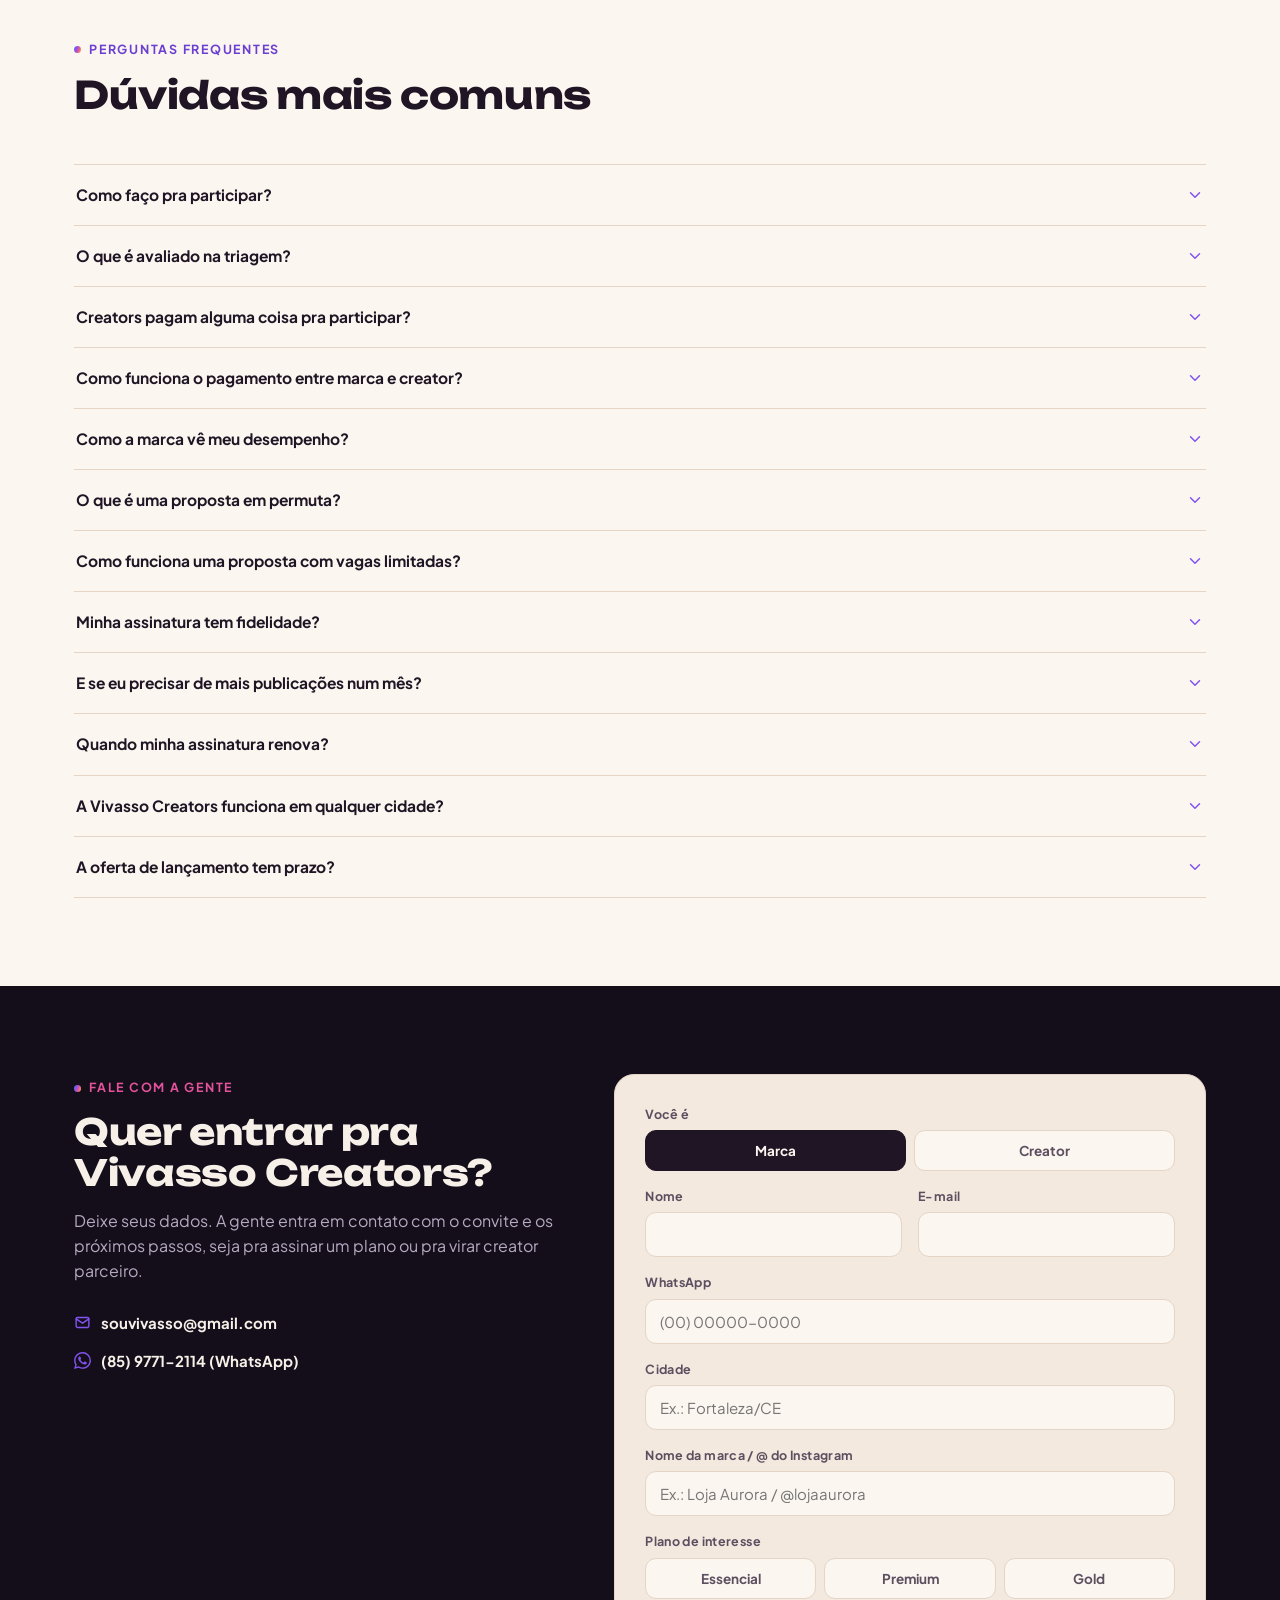
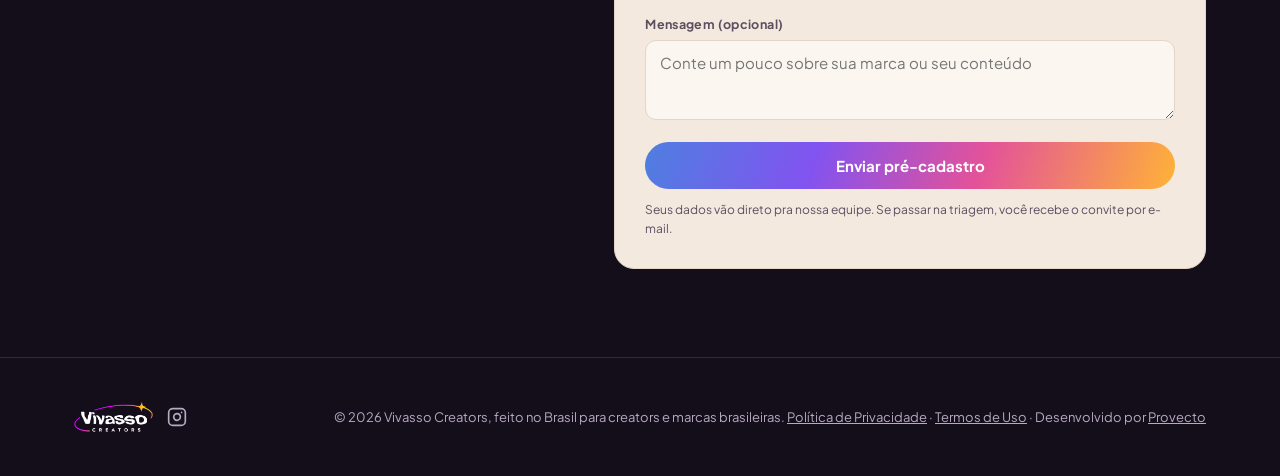
==== commit 8fa1500c: "Criar pagina de Termos de Uso e usar enderecos curtos nas paginas legais Nova pagina termos-de-uso (" ====
--- a/index.html
+++ b/index.html
@@ -1404,7 +1404,7 @@
 </section>
 
 <div class="cookie-notice" id="cookie-notice">
-  <p>Este site usa cookies de analytics pra entender como você navega e melhorar sua experiência. Ao continuar, você concorda com nossa <a href="privacidade.html">Política de Privacidade</a>.</p>
+  <p>Este site usa cookies de analytics pra entender como você navega e melhorar sua experiência. Ao continuar, você concorda com nossa <a href="privacidade">Política de Privacidade</a>.</p>
   <button type="button" id="cookie-ok">Entendi</button>
 </div>
 
@@ -1444,7 +1444,7 @@
         <svg viewBox="0 0 24 24" fill="none" stroke="currentColor" stroke-width="2" stroke-linecap="round" stroke-linejoin="round"><rect x="2" y="2" width="20" height="20" rx="5"/><path d="M16 11.37A4 4 0 1 1 12.63 8 4 4 0 0 1 16 11.37z"/><line x1="17.5" y1="6.5" x2="17.5" y2="6.5"/></svg>
       </a>
     </div>
-    <span>© 2026 Vivasso Creators, feito no Brasil para creators e marcas brasileiras. <a href="privacidade.html" style="text-decoration:underline">Política de Privacidade</a> · Desenvolvido por <a href="https://provecto.app" target="_blank" rel="noopener" style="text-decoration:underline">Provecto</a></span>
+    <span>© 2026 Vivasso Creators, feito no Brasil para creators e marcas brasileiras. <a href="privacidade" style="text-decoration:underline">Política de Privacidade</a> · <a href="termos-de-uso" style="text-decoration:underline">Termos de Uso</a> · Desenvolvido por <a href="https://provecto.app" target="_blank" rel="noopener" style="text-decoration:underline">Provecto</a></span>
   </div>
 </footer>
 
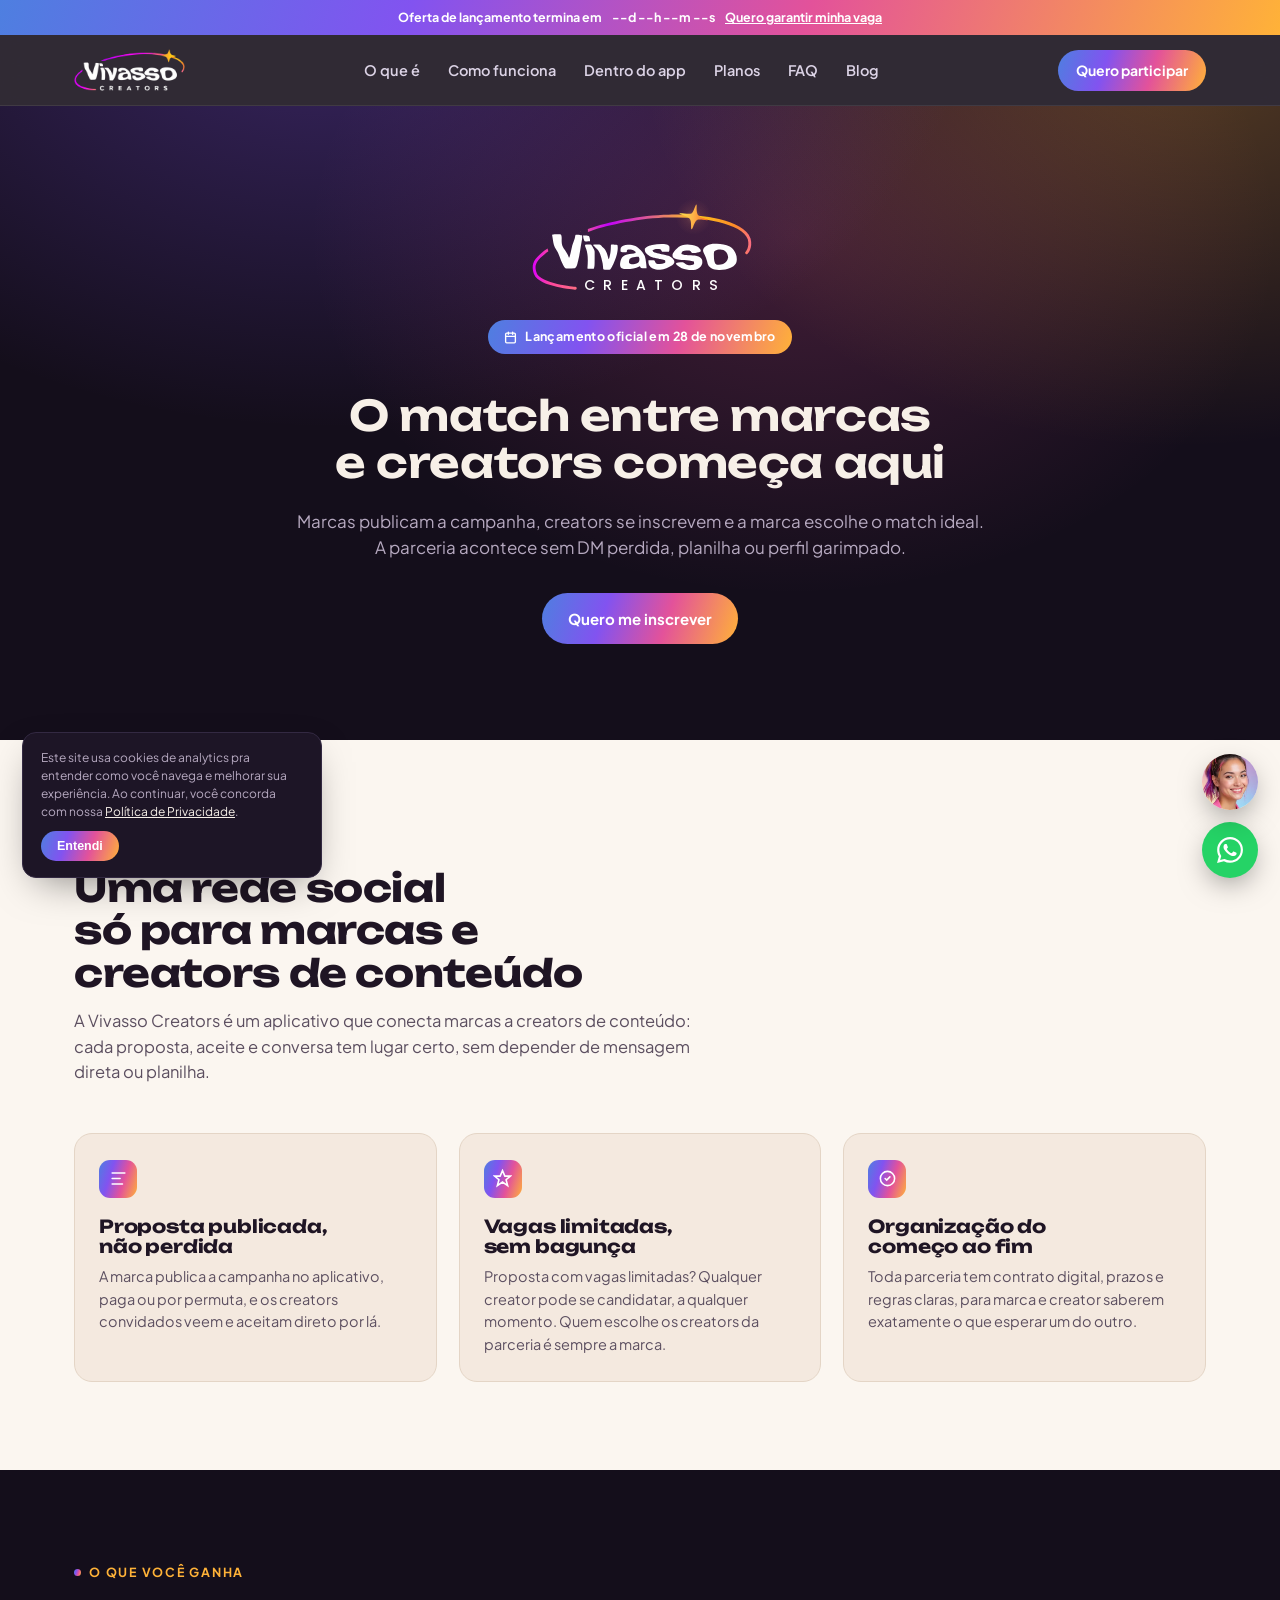
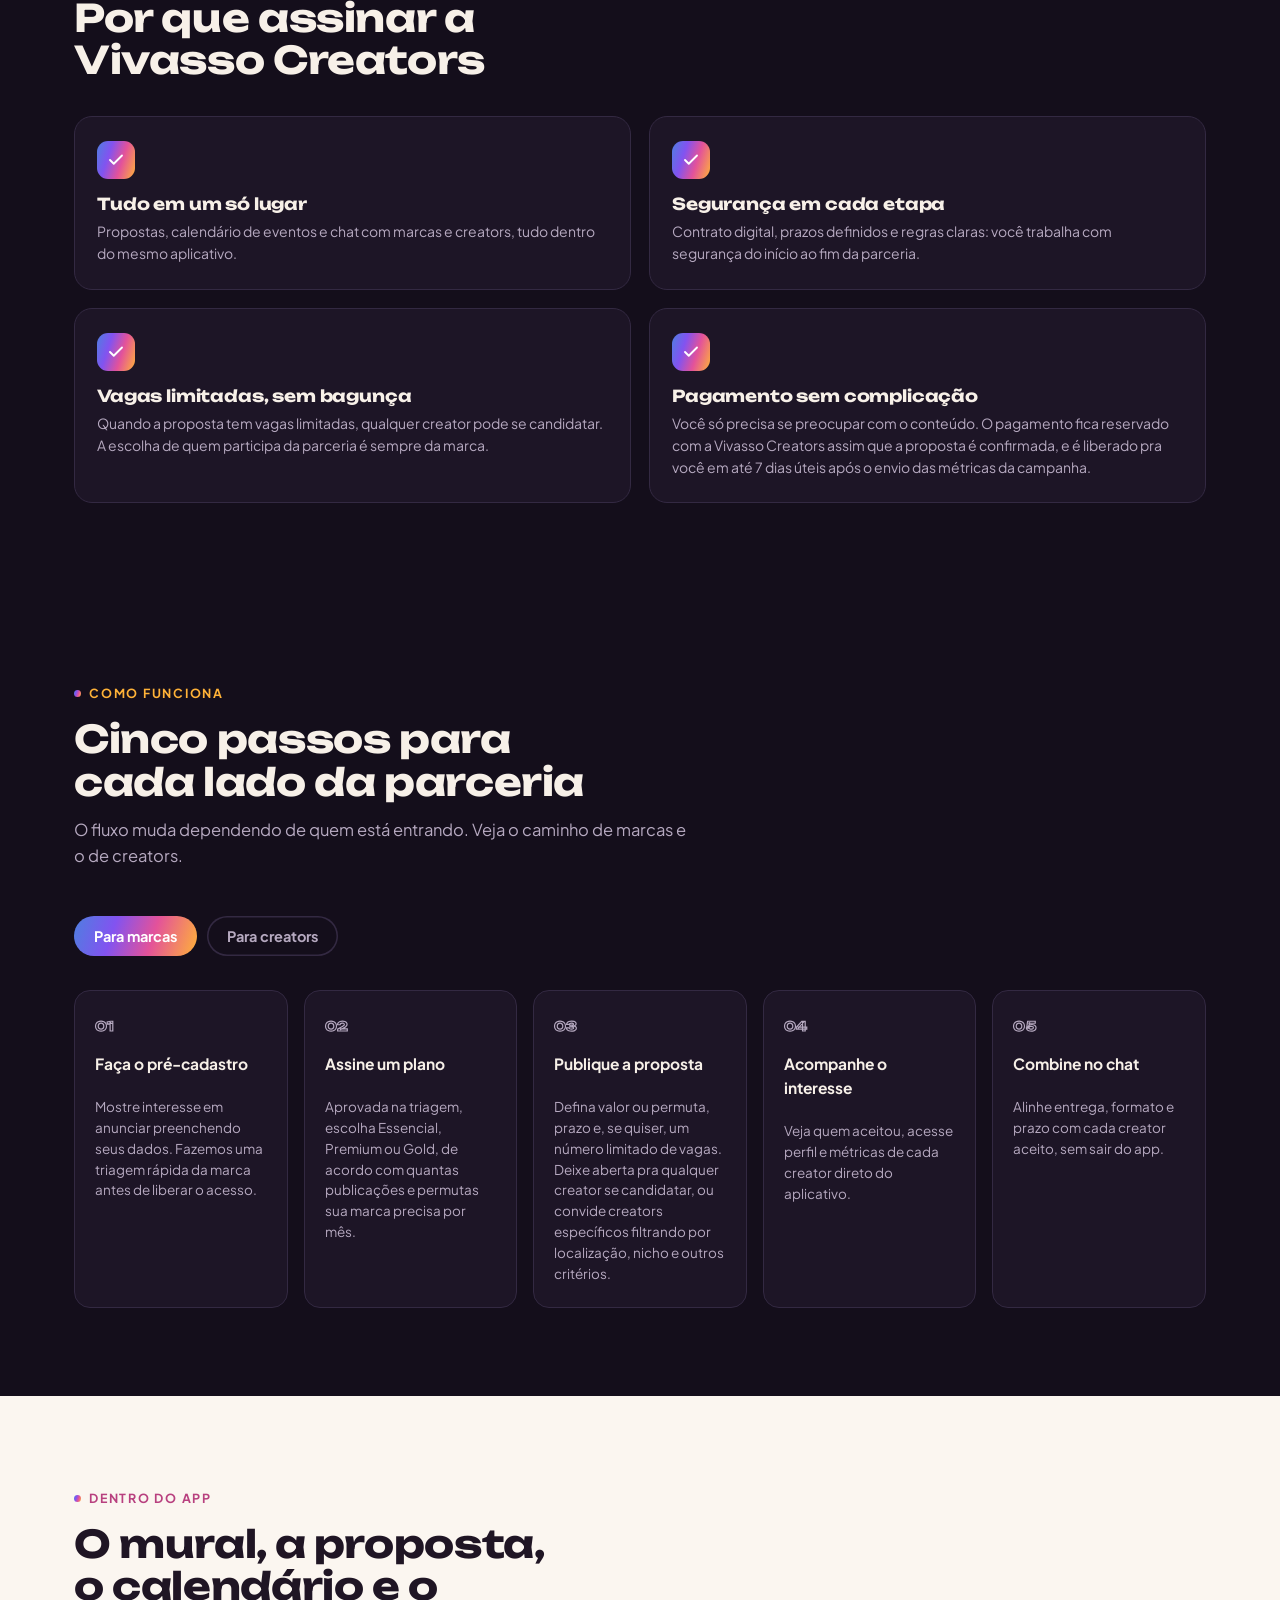
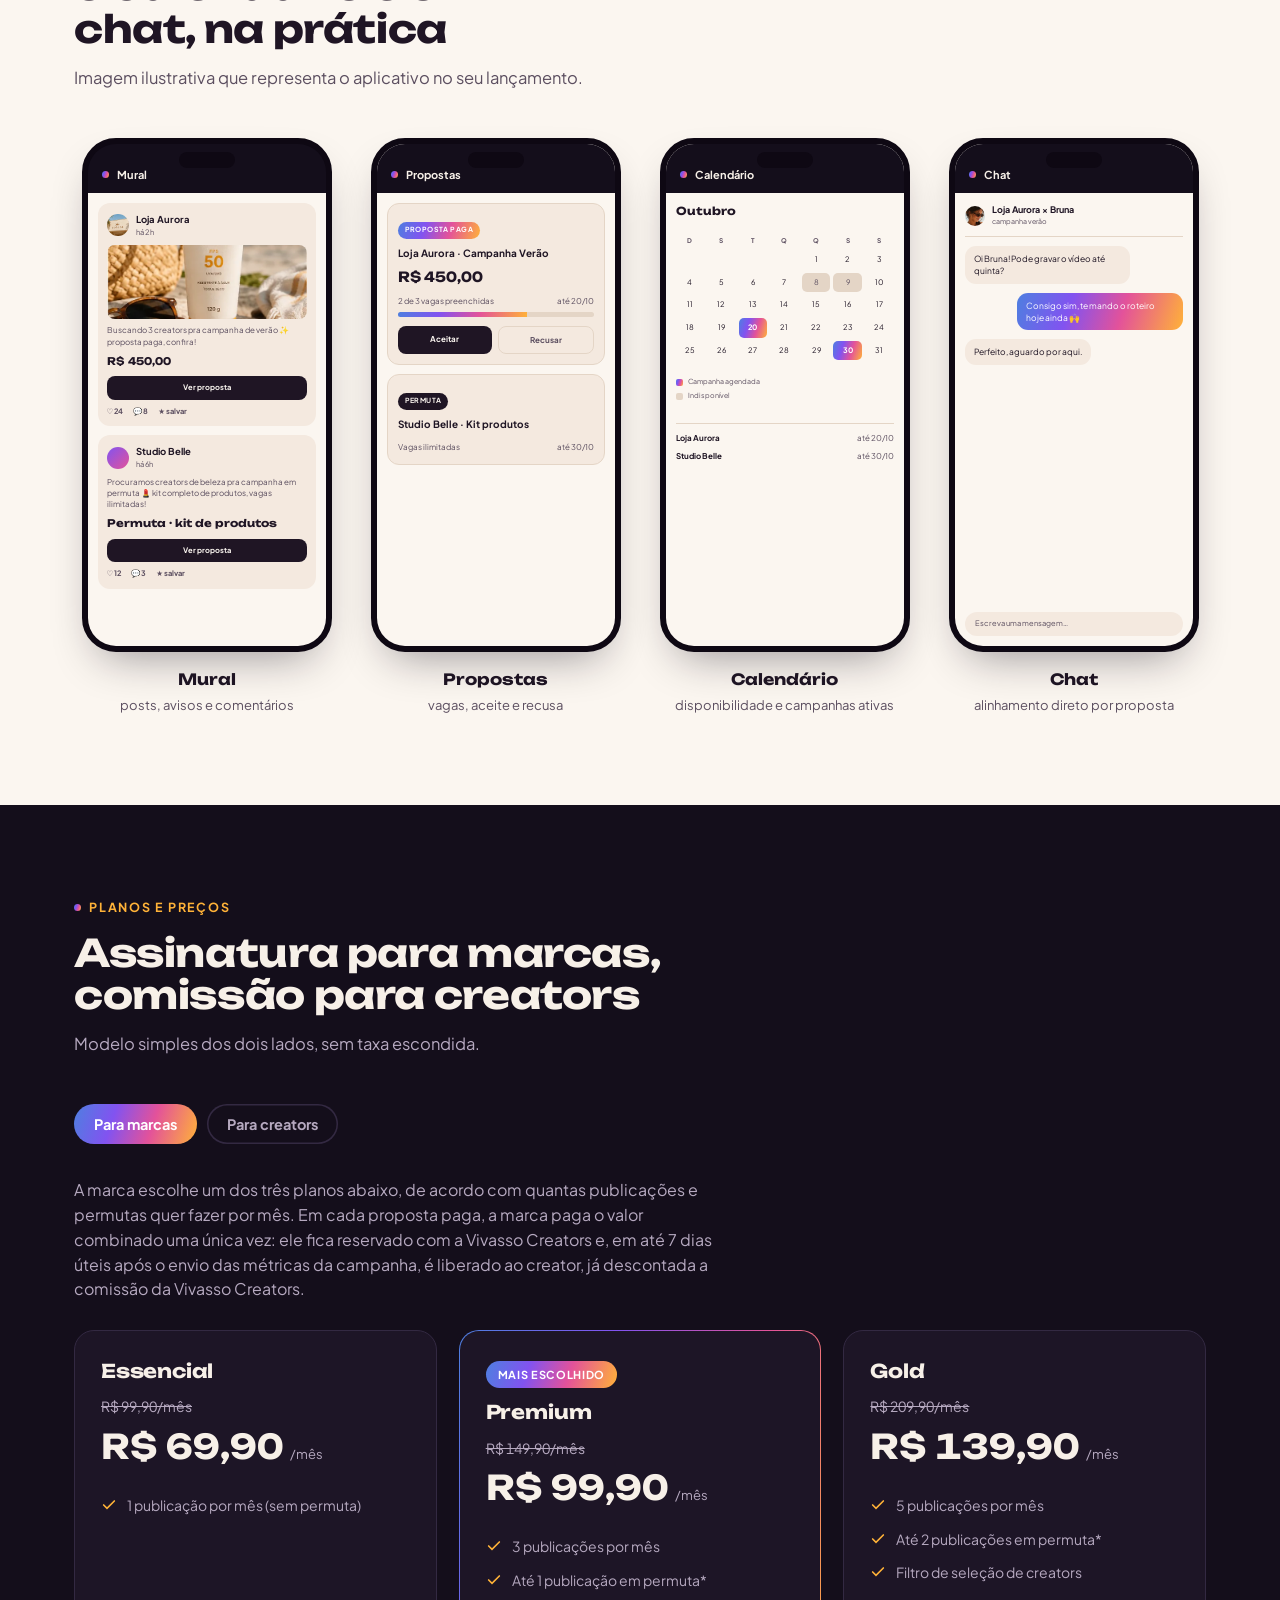
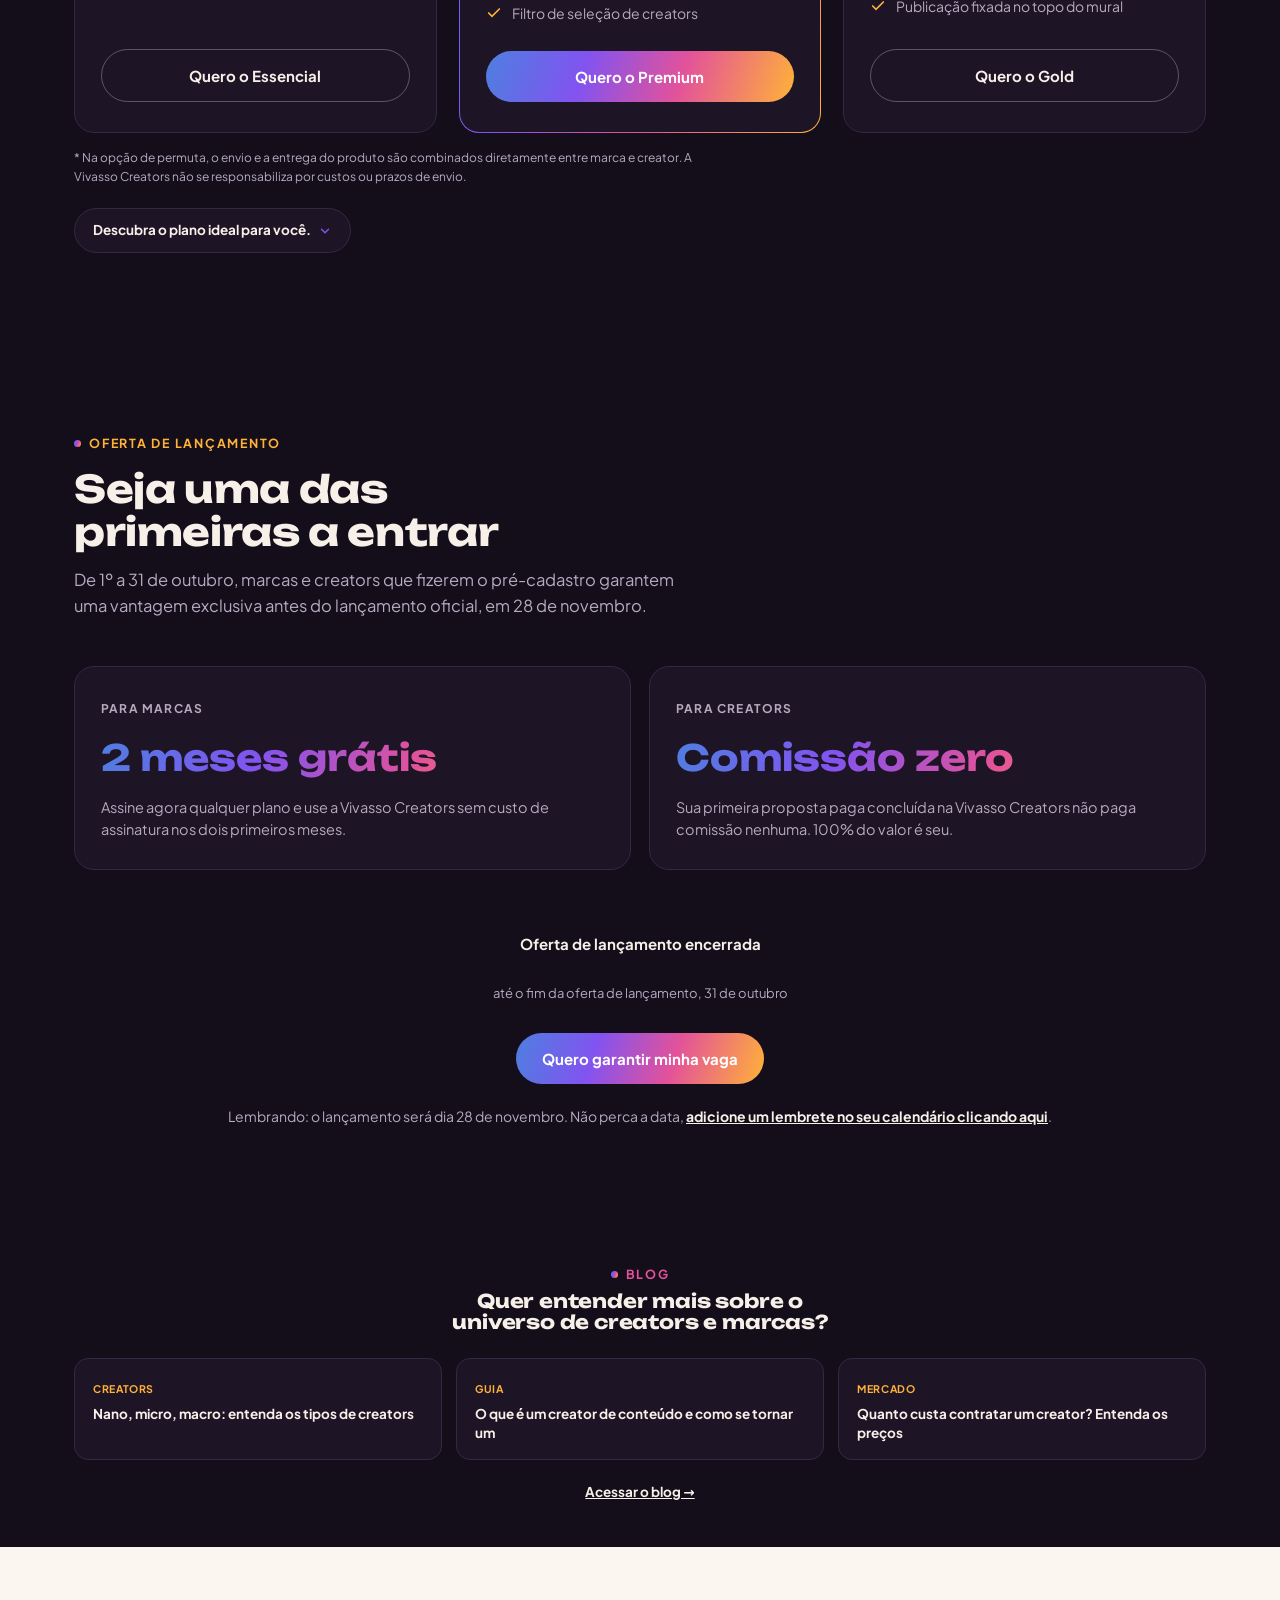
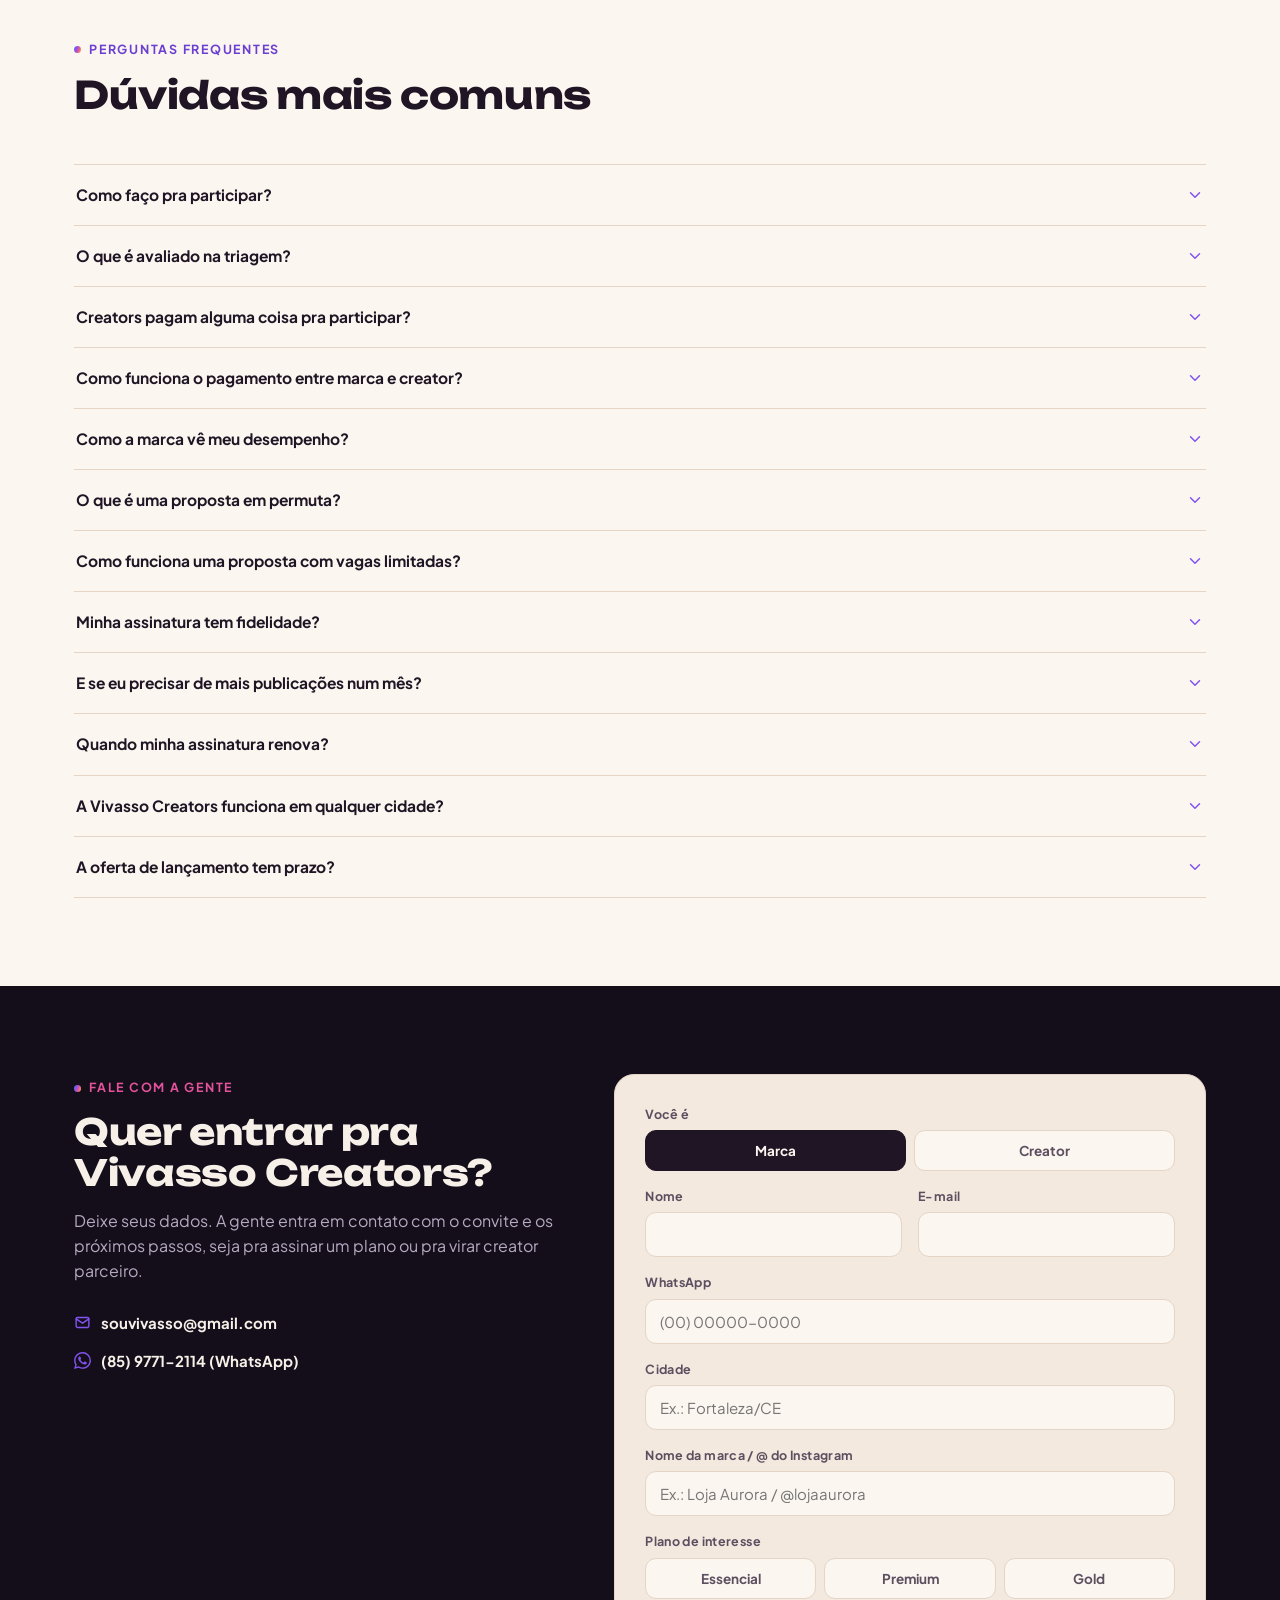
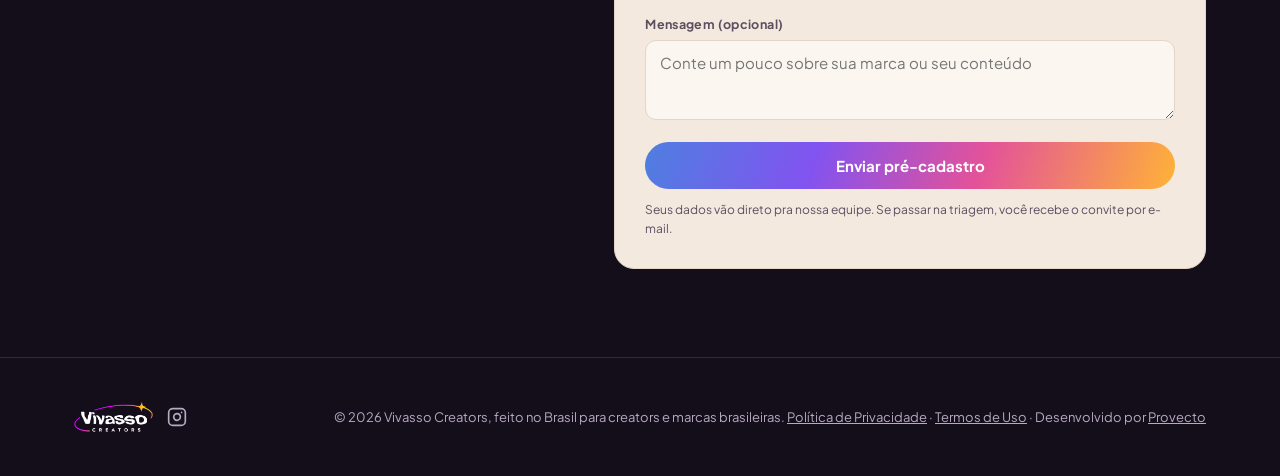
==== commit 352c12b6: "Remover o percentual de comissao (30%) de todo o site O percentual deixa de aparecer na pagina inici" ====
--- a/index.html
+++ b/index.html
@@ -423,18 +423,6 @@
     max-width:360px;margin-inline:auto}
   .quiz-result-cta{margin-top:20px}
 
-  .calc-label{display:block;font-size:12.5px;font-weight:700;color:var(--ink-on-dark)}
-  .calc-input{margin-top:8px;width:100%;background:var(--bg-dark);border:1.5px solid var(--line-dark);
-    border-radius:10px;padding:11px 14px;font-size:15px;color:var(--ink-on-dark);font-family:inherit}
-  .calc-input::-webkit-outer-spin-button,.calc-input::-webkit-inner-spin-button{-webkit-appearance:none;margin:0}
-  .calc-input{-moz-appearance:textfield}
-  .calc-result{margin-top:18px;padding-top:16px;border-top:1px solid var(--line-dark)}
-  .calc-row{display:flex;justify-content:space-between;align-items:center;font-size:13px;
-    color:var(--ink-on-dark-soft)}
-  .calc-row + .calc-row{margin-top:8px}
-  .calc-row b{font-family:var(--font-display);font-variant-numeric:tabular-nums;color:var(--ink-on-dark)}
-  .calc-row-total b{font-size:19px;background:var(--grad);-webkit-background-clip:text;
-    background-clip:text;color:transparent}
   .plan ul{list-style:none;margin:22px 0 26px;padding:0;display:flex;flex-direction:column;gap:12px}
   .plan li{display:flex;gap:10px;font-size:14px;color:var(--ink-on-dark-soft)}
   .plan li svg{width:16px;height:16px;flex-shrink:0;margin-top:2px;stroke:var(--amber)}
@@ -1060,7 +1048,7 @@
       <button class="fluxo-tab" role="tab" aria-selected="false" data-group="ganha" data-tab="creator" id="tab-ganha-creator">Para creators</button>
     </div>
     <div class="ganha-panel" data-group-panel="ganha" data-panel="marca" data-active="true">
-      <p class="lede" style="margin-bottom:28px;max-width:640px">A marca escolhe um dos três planos abaixo, de acordo com quantas publicações e permutas quer fazer por mês. Em cada proposta paga, a marca paga o valor combinado uma única vez: ele fica reservado com a Vivasso Creators e, em até 7 dias úteis após o envio das métricas da campanha, é liberado ao creator, já descontada a comissão de 30%.</p>
+      <p class="lede" style="margin-bottom:28px;max-width:640px">A marca escolhe um dos três planos abaixo, de acordo com quantas publicações e permutas quer fazer por mês. Em cada proposta paga, a marca paga o valor combinado uma única vez: ele fica reservado com a Vivasso Creators e, em até 7 dias úteis após o envio das métricas da campanha, é liberado ao creator, já descontada a comissão da Vivasso Creators.</p>
       <div class="plans">
         <div class="plan">
           <h3 style="color:var(--ink-on-dark)">Essencial</h3>
@@ -1152,19 +1140,8 @@
       <div class="comm-card creator" style="max-width:620px">
         <span class="comm-tag">Para creators</span>
         <div class="comm-big">R$ 0 de assinatura</div>
-        <p class="exp">Creators não pagam nada para participar. Quando uma proposta paga é concluída e você envia as métricas da campanha, o valor já reservado é liberado em até 7 dias úteis: 30% de comissão fica com a Vivasso Creators, o resto é seu. Permutas não entram nesse cálculo.</p>
-      </div>
-      <details class="mini-tool" id="earnings-calc">
-        <summary>Descubra exatamente quanto você ganha.<svg class="chev" viewBox="0 0 24 24" fill="none" stroke-width="2.5" stroke-linecap="round" stroke-linejoin="round"><path d="M6 9l6 6 6-6"/></svg></summary>
-        <div class="mini-tool-body">
-          <label class="calc-label" for="calc-value">Valor da proposta (R$)</label>
-          <input type="number" id="calc-value" class="calc-input" placeholder="Ex.: 450" min="0" step="0.01" inputmode="decimal">
-          <div class="calc-result">
-            <div class="calc-row"><span>Comissão Vivasso Creators</span><b id="calc-comm">R$ 0,00</b></div>
-            <div class="calc-row calc-row-total"><span>Você recebe</span><b id="calc-net">R$ 0,00</b></div>
-          </div>
-        </div>
-      </details>
+        <p class="exp">Creators não pagam nada para participar. Quando uma proposta paga é concluída e você envia as métricas da campanha, o valor já reservado é liberado em até 7 dias úteis, já descontada a comissão da Vivasso Creators. O valor que você vê na proposta já é o que você recebe. Permutas não entram nessa regra.</p>
+      </div>
     </div>
   </div>
 </section>
@@ -1284,7 +1261,7 @@
       </details>
       <details class="faq-item">
         <summary>Creators pagam alguma coisa pra participar?<svg class="chev" viewBox="0 0 24 24" fill="none" stroke="currentColor" stroke-width="2" stroke-linecap="round" stroke-linejoin="round"><path d="M6 9l6 6 6-6"/></svg></summary>
-        <p class="a">Não. A Vivasso Creators não cobra assinatura de creators. A comissão de 30% é descontada apenas do valor de propostas pagas concluídas, e a primeira proposta de quem entrar agora tem comissão zero.</p>
+        <p class="a">Não. A Vivasso Creators não cobra assinatura de creators. A comissão da Vivasso Creators é descontada apenas do valor de propostas pagas concluídas, e o valor que você vê na proposta já é o que você recebe. A primeira proposta de quem entrar agora tem comissão zero.</p>
       </details>
       <details class="faq-item">
         <summary>Como funciona o pagamento entre marca e creator?<svg class="chev" viewBox="0 0 24 24" fill="none" stroke="currentColor" stroke-width="2" stroke-linecap="round" stroke-linejoin="round"><path d="M6 9l6 6 6-6"/></svg></summary>
@@ -1567,7 +1544,7 @@
     { kw: ['triagem','avaliado na triagem','seguidores minimo','quantos seguidores','preciso de quantos seguidores','criterio de selecao'],
       a: 'Para creators, olhamos seguidores (a partir de cerca de 10 mil), engajamento, tempo de atuação e se o perfil é verificado. Para marcas, fazemos uma checagem rápida do negócio.' },
     { kw: ['creator paga','pagar para participar','assinatura de creator','custa para creator','creator tem que pagar','e de graca para creator','e gratis para creator'],
-      a: 'Não! Creators não pagam assinatura nenhuma. A comissão de 30% é descontada só das propostas pagas concluídas, e sua primeira proposta tem comissão zero.' },
+      a: 'Não! Creators não pagam assinatura nenhuma. A comissão da Vivasso Creators é descontada só das propostas pagas concluídas, e o valor que você vê na proposta já é o que você recebe. Sua primeira proposta tem comissão zero.' },
     { kw: ['pagamento','recebo','receber o dinheiro','retido','garantido','fica com quem','como recebo','quando recebo','é confiavel','e confiavel','e seguro','posso confiar','e golpe','e furada'],
       a: 'A marca paga assim que a proposta é confirmada, e o valor fica reservado com a Vivasso Creators, não com a marca nem com o creator. Quando o conteúdo é entregue e as métricas da campanha são enviadas, o valor é liberado em até 7 dias úteis: comissão pra gente, o resto pro creator. Ninguém corre risco.' },
     { kw: ['permuta','em troca de produto','troca por produto','so em produto'],
@@ -1590,8 +1567,8 @@
       a: 'Sim, toda parceria tem contrato digital, prazos e regras claras, direto no aplicativo, pra marca e creator saberem exatamente o que esperar.' },
     { kw: ['quanto custa','preco','valor do plano','essencial','premium','gold','plano','quanto e a mensalidade'],
       a: 'Marcas escolhem entre 3 planos com preço de lançamento: Essencial (R$ 69,90/mês), Premium (R$ 99,90/mês) e Gold (R$ 139,90/mês). Dá pra ver todos os detalhes na seção de planos, aqui na página.' },
-    { kw: ['comissao','30%','quanto a vivasso cobra','quanto voces ganham','quanto vou ganhar'],
-      a: 'A comissão da Vivasso Creators é de 30% sobre o valor de propostas pagas concluídas. Sem taxa escondida, e a primeira proposta de quem entrar agora tem comissão zero.' },
+    { kw: ['comissao','quanto a vivasso cobra','quanto voces ganham','quanto vou ganhar'],
+      a: 'A Vivasso Creators cobra uma comissão sobre o valor de propostas pagas concluídas, e o valor que o creator vê na proposta já é o que ele recebe. Sem taxa escondida, e a primeira proposta de quem entrar agora tem comissão zero.' },
     { kw: ['diferenca entre os planos','qual plano escolher','qual plano e melhor'],
       a: 'A diferença entre os planos é a quantidade de publicações por mês, quantas permutas são permitidas e, no Gold, a publicação fica fixada no topo do mural.' },
     { kw: ['como funciona','o que e a vivasso','o que e isso','o que e o aplicativo','o que voces fazem','do que se trata'],
@@ -1831,22 +1808,6 @@
     });
   }
 
-  var calcValue = document.getElementById('calc-value');
-  if (calcValue) {
-    var calcComm = document.getElementById('calc-comm');
-    var calcNet = document.getElementById('calc-net');
-    function fmtBRL(n){
-      return 'R$ ' + n.toFixed(2).replace('.', ',').replace(/\d(?=(\d{3})+,)/g, '$&.');
-    }
-    function updateCalc(){
-      var v = parseFloat(calcValue.value) || 0;
-      var comm = v * 0.3;
-      var net = v - comm;
-      calcComm.textContent = fmtBRL(comm);
-      calcNet.textContent = fmtBRL(net);
-    }
-    calcValue.addEventListener('input', updateCalc);
-  }
 
   var cookieNotice = document.getElementById('cookie-notice');
   if (cookieNotice) {
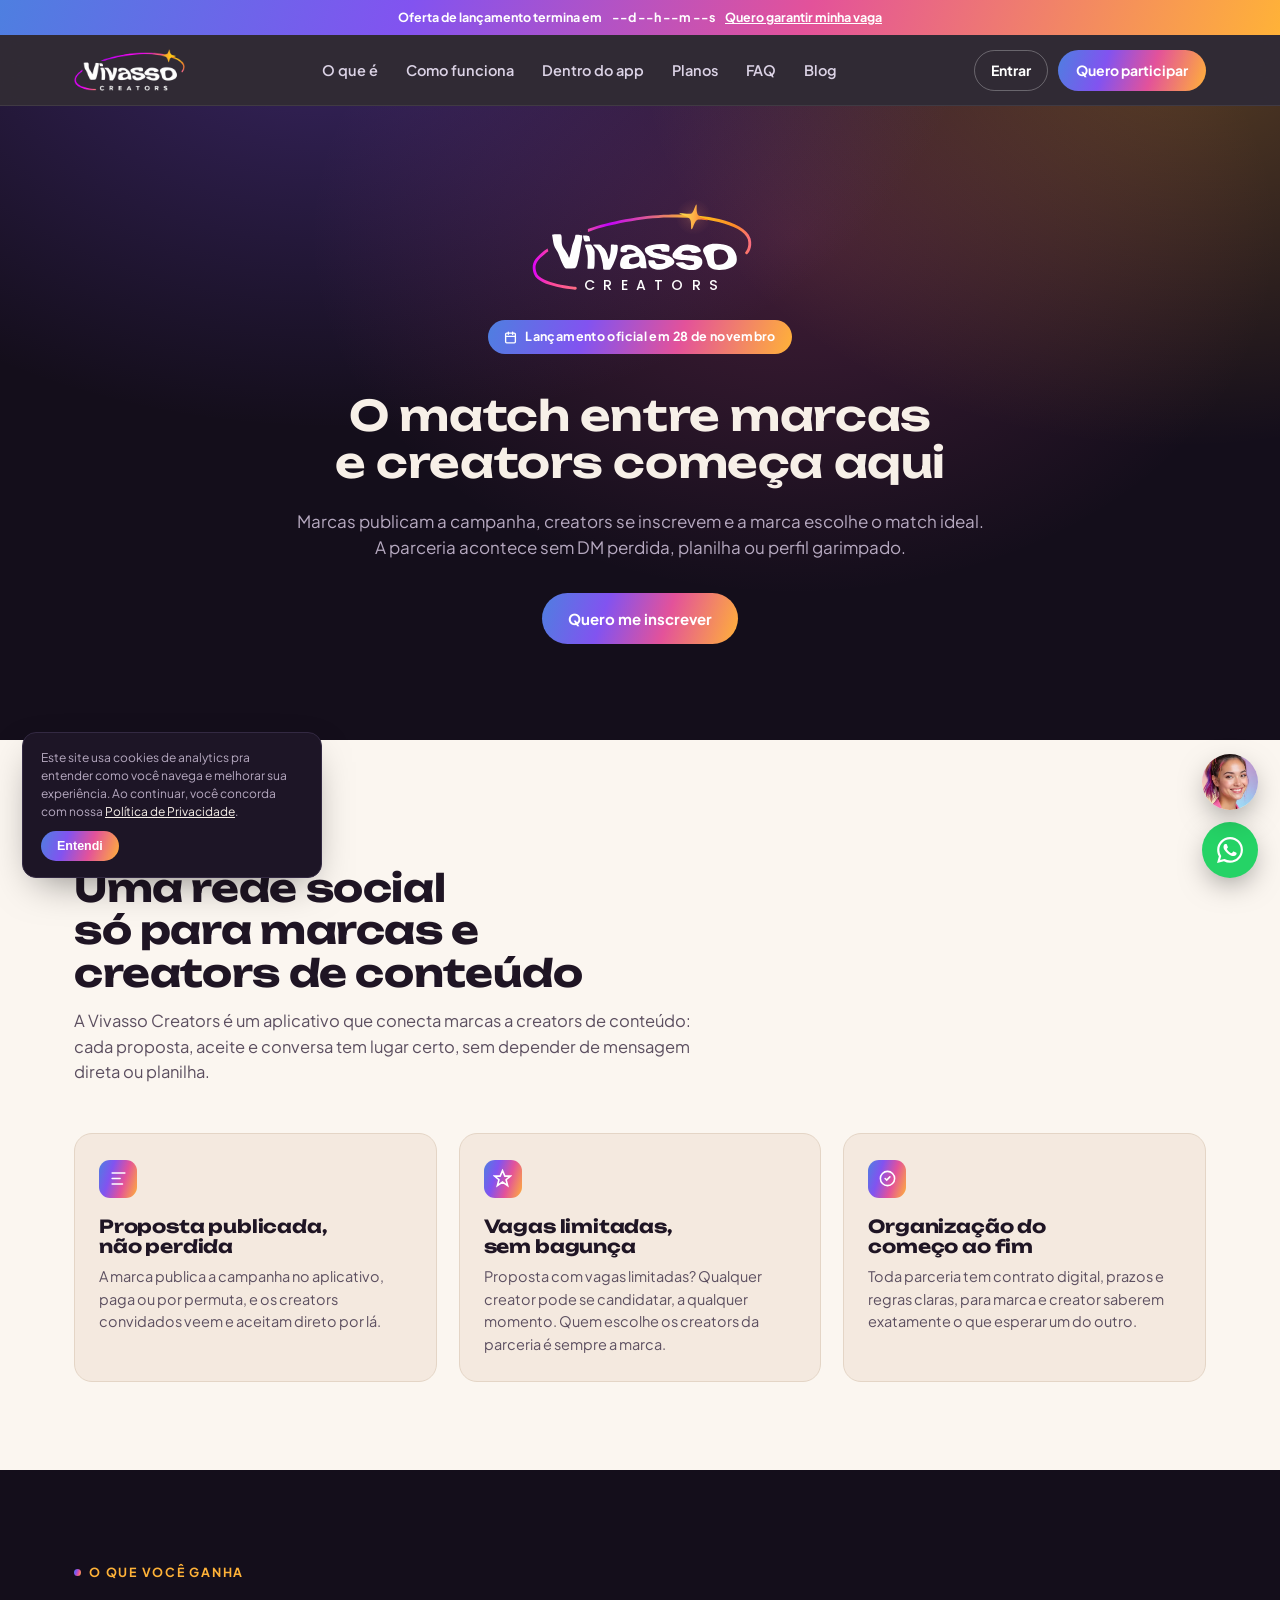
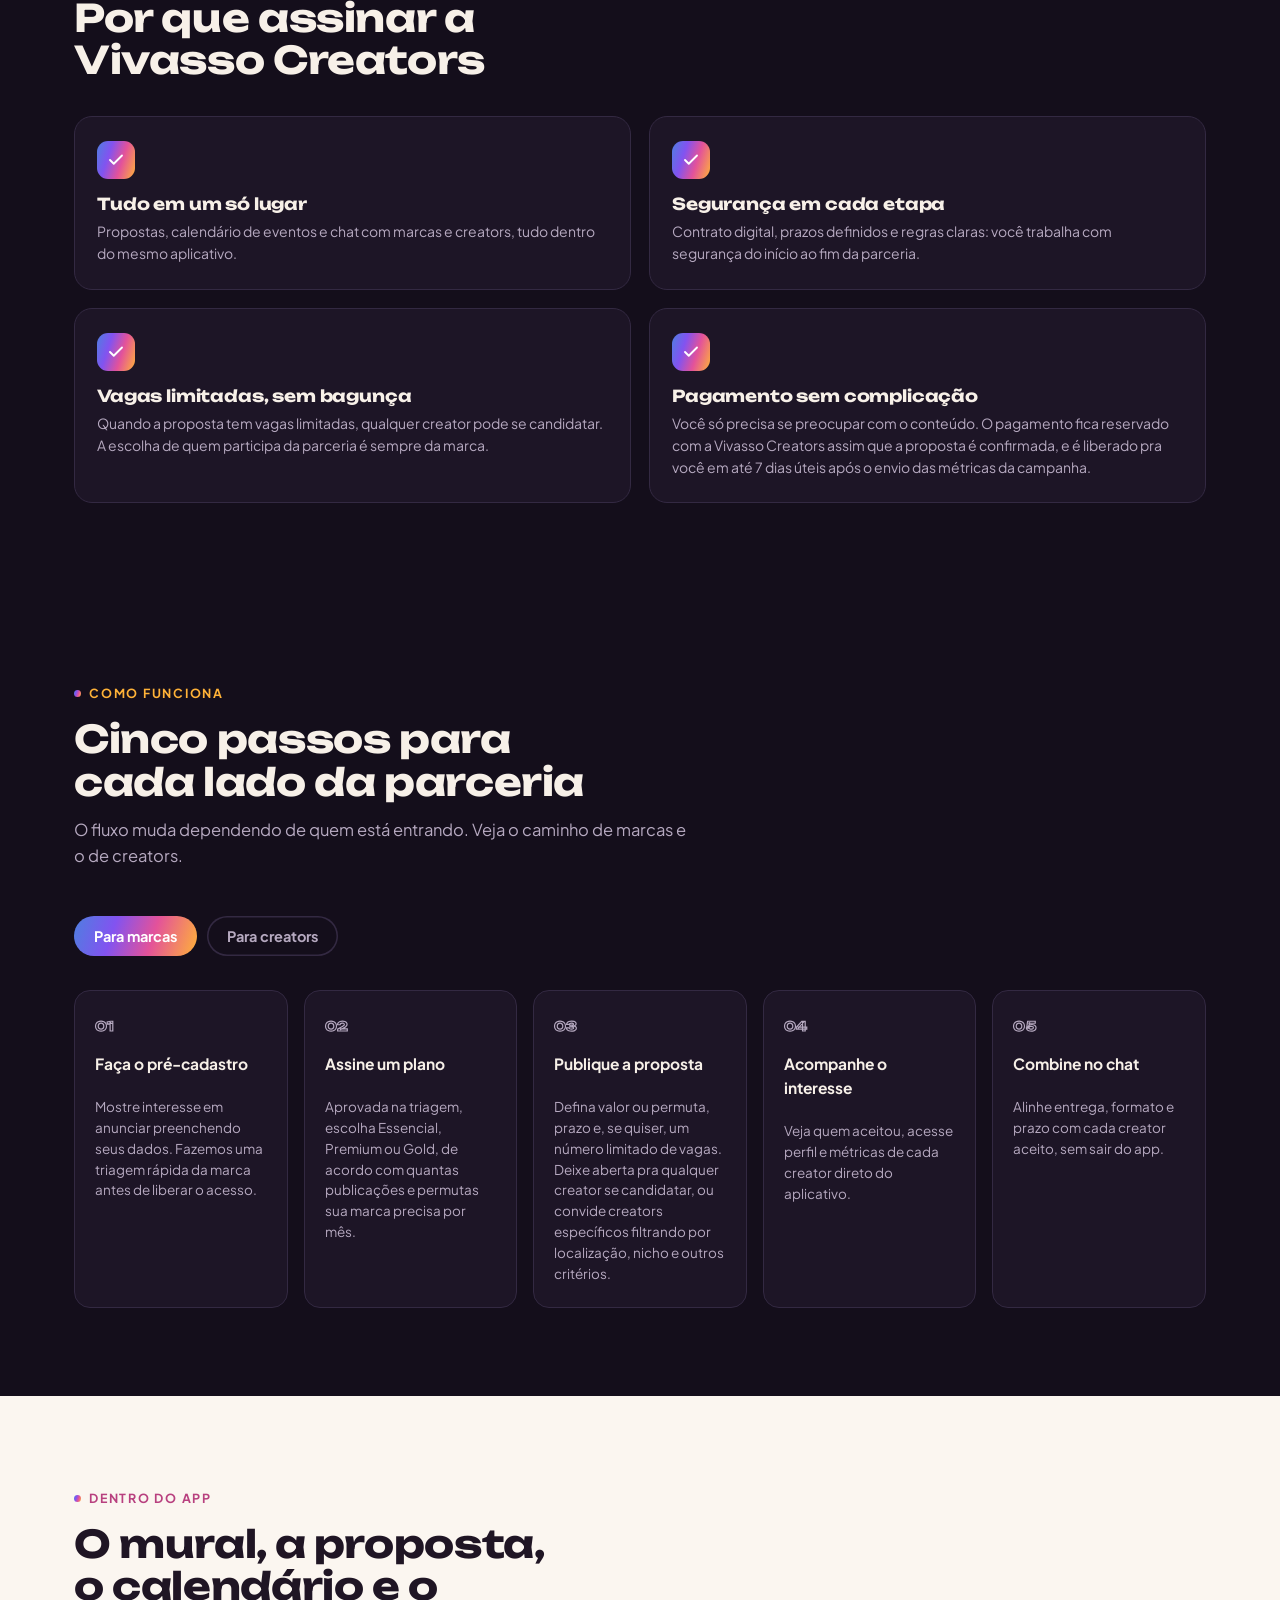
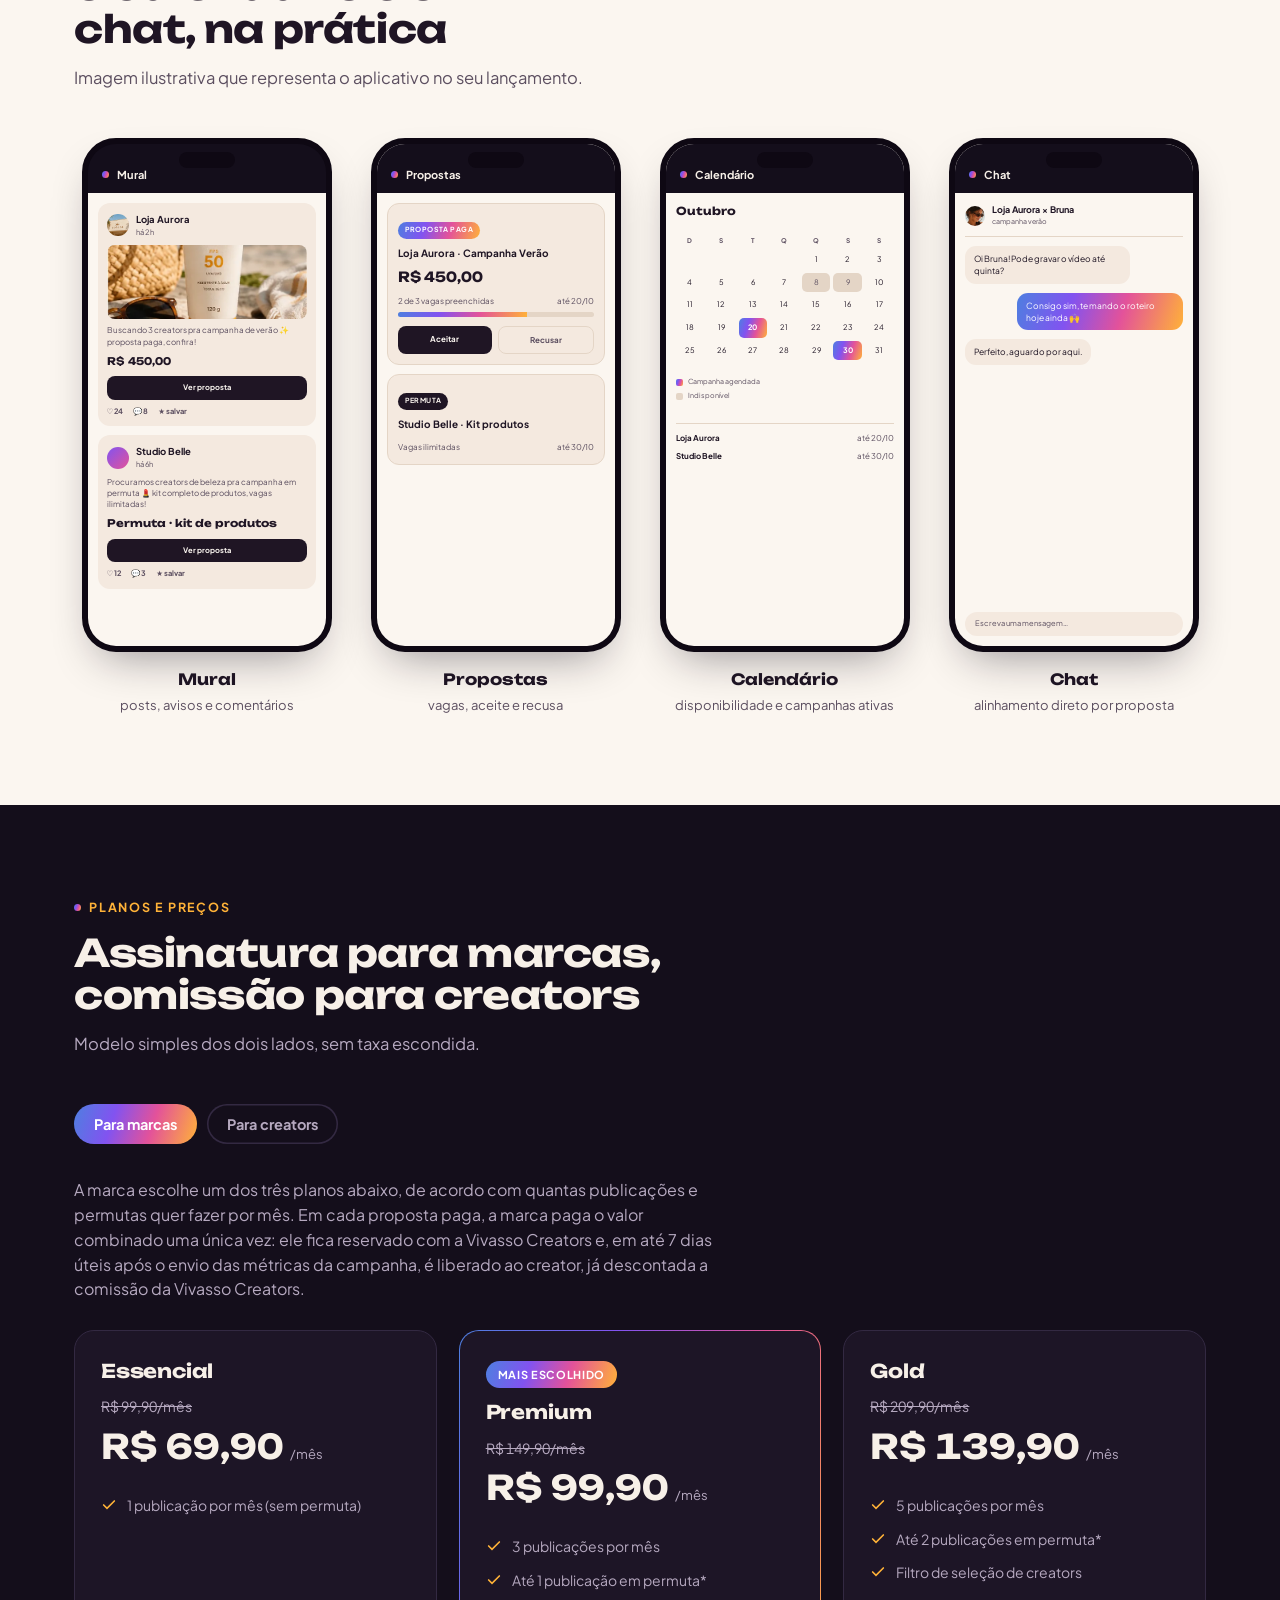
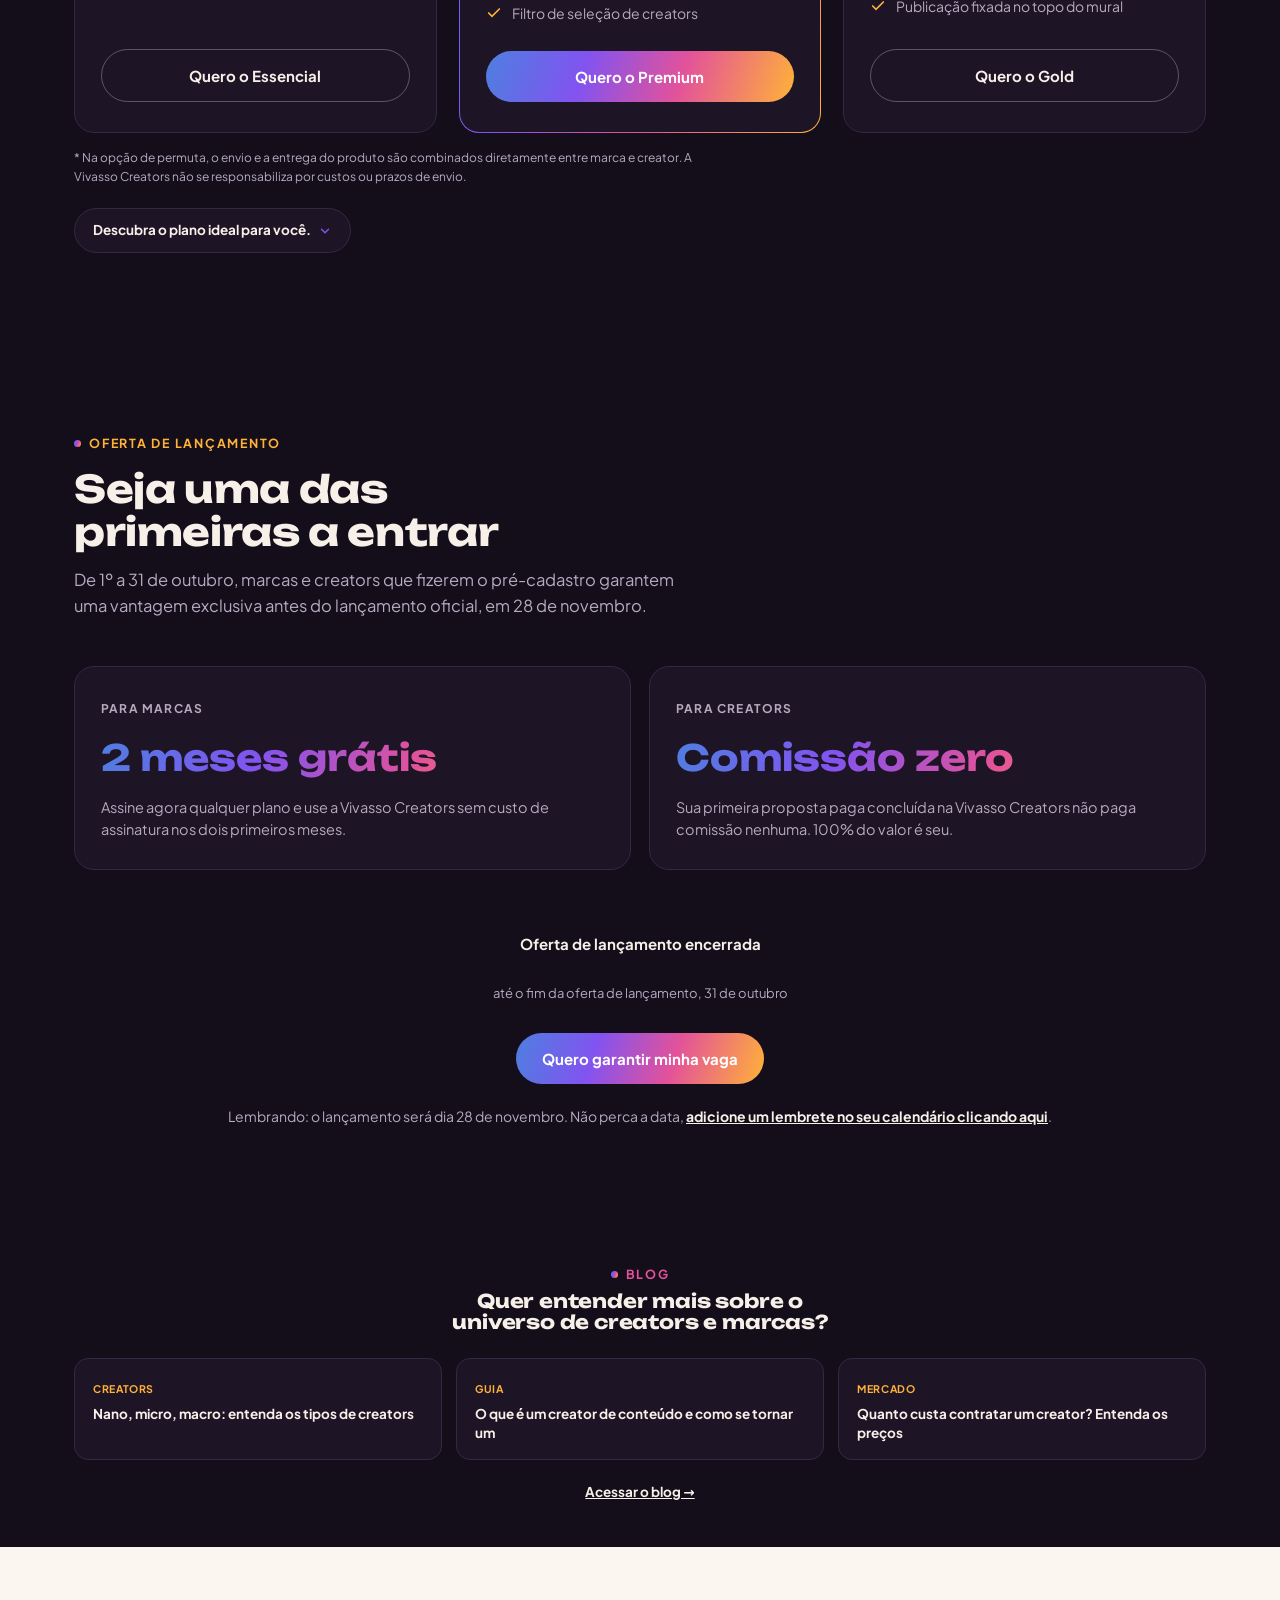
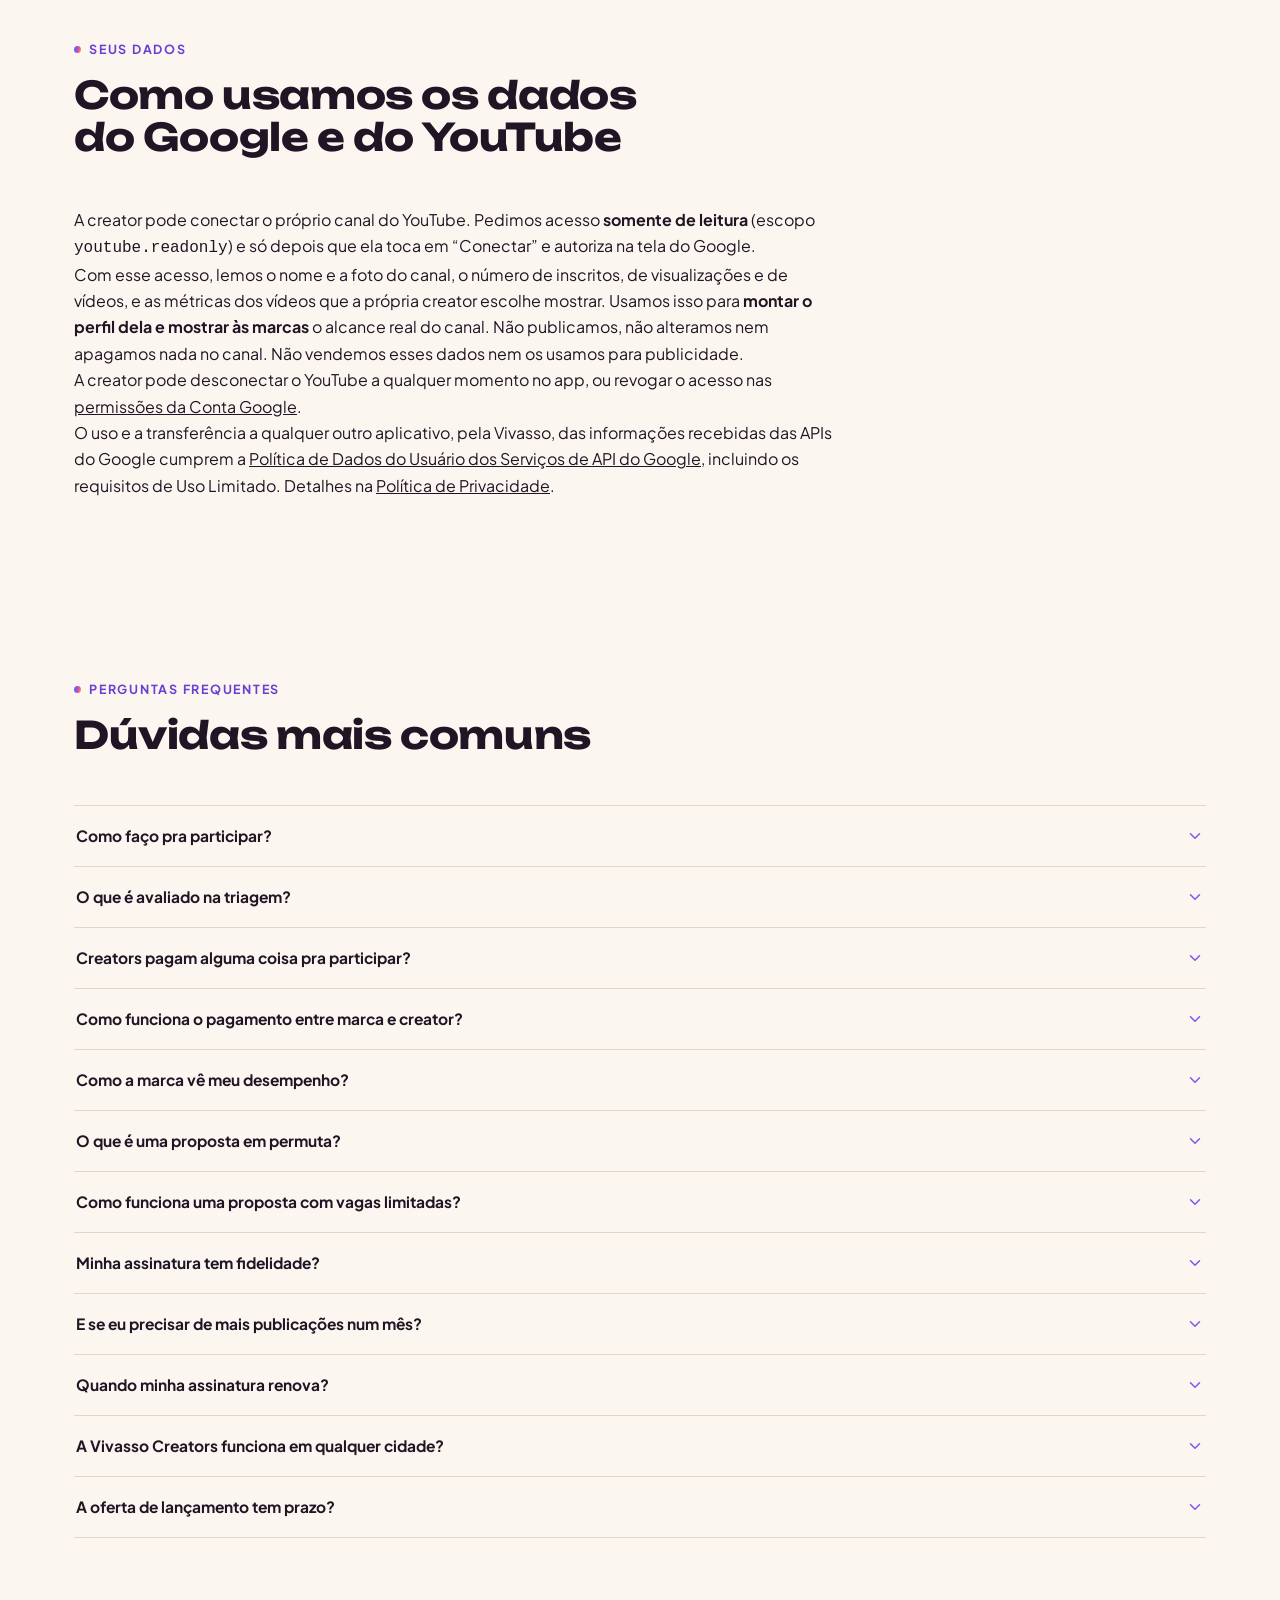
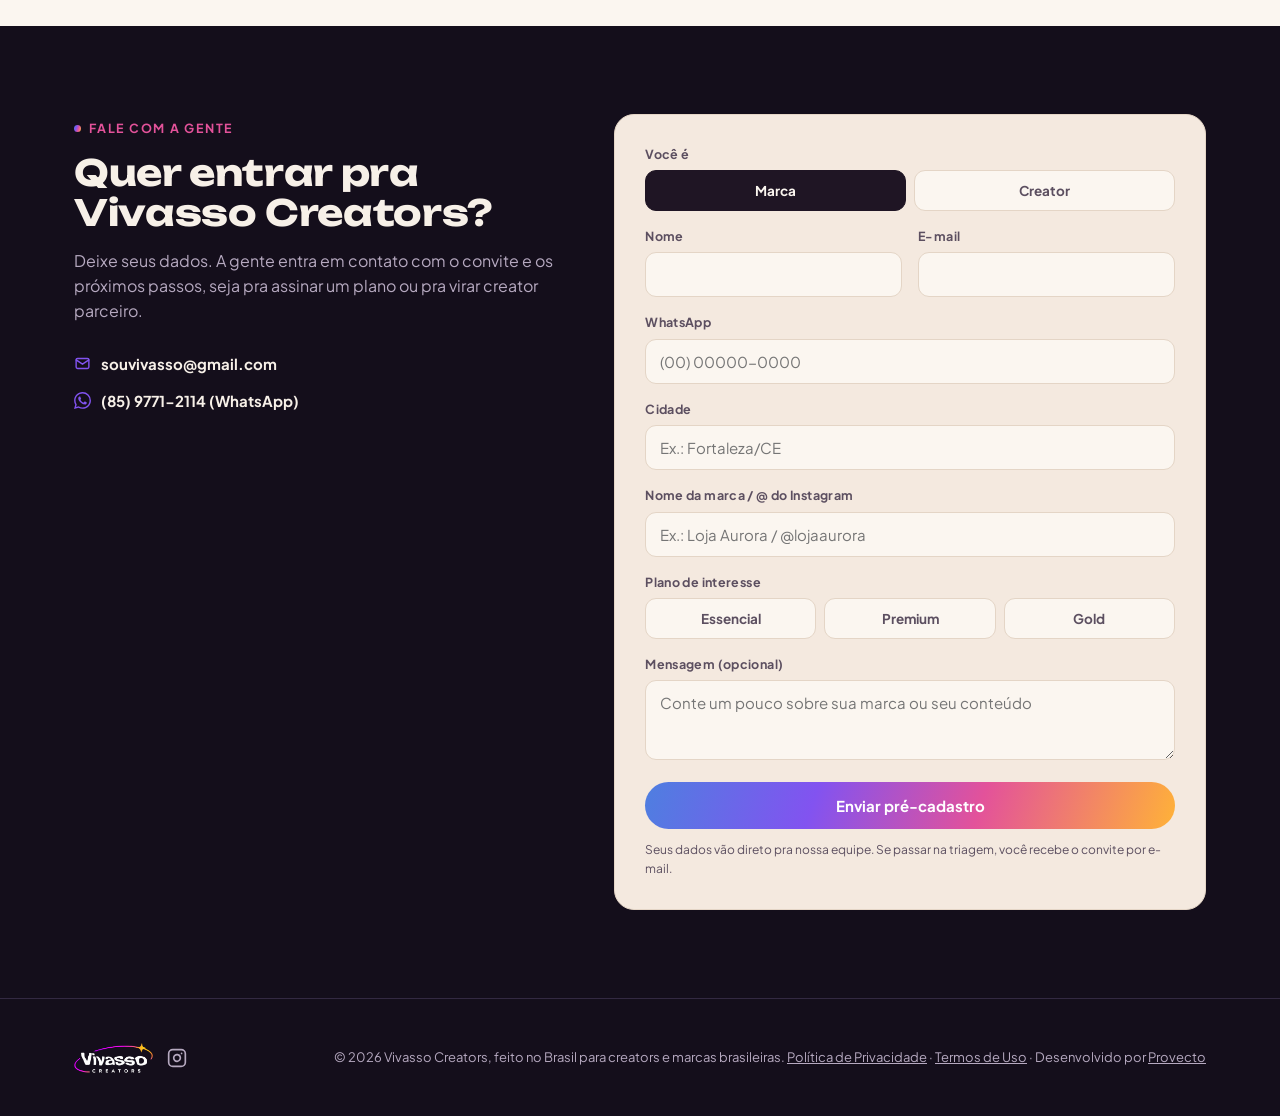
==== commit e6582bb4: "Boton Entrar y seccion sobre el uso de los datos del Google/YouTube (verificacion OAuth) Co-Authored" ====
--- a/index.html
+++ b/index.html
@@ -123,6 +123,11 @@
   .nav-links a{text-decoration:none;transition:color .15s}
   .nav-links a:hover{color:var(--ink-on-dark)}
   .nav-right{display:flex;align-items:center;gap:10px}
+  .nav-login{
+    font-family:var(--font-body);font-weight:700;font-size:14px;color:#fff;text-decoration:none;
+    padding:9px 16px;border:1.5px solid rgba(255,255,255,.28);border-radius:999px;white-space:nowrap;
+  }
+  .nav-login:hover{border-color:rgba(255,255,255,.6)}
   .nav-cta{
     font-family:var(--font-body);font-weight:700;font-size:14px;color:#fff;
     background:var(--grad);padding:10px 18px;border-radius:999px;text-decoration:none;
@@ -150,6 +155,7 @@
   }
   @media (max-width:520px){.brand img{height:32px}.foot-brand img{height:24px}}
   @media (max-width:400px){.nav-cta{display:none}}
+  .gdados p{max-width:760px;font-size:16px;line-height:1.65}
 
   /* ---------- BUTTONS ---------- */
   .btn{
@@ -601,6 +607,7 @@
       <a href="blog.html">Blog</a>
     </div>
     <div class="nav-right">
+      <a class="nav-login" href="https://app.vivasso.com.br/#/login">Entrar</a>
       <a class="nav-cta" href="#contato">Quero participar</a>
       <button class="nav-burger" id="nav-burger" type="button" aria-label="Abrir menu" aria-expanded="false" aria-controls="nav-mobile">
         <svg viewBox="0 0 24 24" fill="none" stroke="currentColor" stroke-width="2" stroke-linecap="round"><path d="M4 7h16M4 12h16M4 17h16"/></svg>
@@ -614,6 +621,7 @@
     <a href="#planos">Planos</a>
     <a href="#faq">FAQ</a>
     <a href="blog.html">Blog</a>
+    <a href="https://app.vivasso.com.br/#/login">Entrar</a>
   </div>
   </nav>
 </div>
@@ -1244,6 +1252,19 @@
 </section>
 
 
+<section class="section-light gdados" id="google-youtube">
+  <div class="wrap">
+    <div class="section-head">
+      <span class="eyebrow" style="color:var(--violet-on-light)">Seus dados</span>
+      <h2>Como usamos os dados do Google e do YouTube</h2>
+    </div>
+    <p>A creator pode conectar o próprio canal do YouTube. Pedimos acesso <strong>somente de leitura</strong> (escopo <code>youtube.readonly</code>) e só depois que ela toca em &ldquo;Conectar&rdquo; e autoriza na tela do Google.</p>
+    <p>Com esse acesso, lemos o nome e a foto do canal, o número de inscritos, de visualizações e de vídeos, e as métricas dos vídeos que a própria creator escolhe mostrar. Usamos isso para <strong>montar o perfil dela e mostrar às marcas</strong> o alcance real do canal. Não publicamos, não alteramos nem apagamos nada no canal. Não vendemos esses dados nem os usamos para publicidade.</p>
+    <p>A creator pode desconectar o YouTube a qualquer momento no app, ou revogar o acesso nas <a href="https://myaccount.google.com/permissions" target="_blank" rel="noopener">permissões da Conta Google</a>.</p>
+    <p>O uso e a transferência a qualquer outro aplicativo, pela Vivasso, das informações recebidas das APIs do Google cumprem a <a href="https://developers.google.com/terms/api-services-user-data-policy#additional_requirements_for_specific_api_scopes" target="_blank" rel="noopener">Política de Dados do Usuário dos Serviços de API do Google</a>, incluindo os requisitos de Uso Limitado. Detalhes na <a href="privacidade">Política de Privacidade</a>.</p>
+  </div>
+</section>
+
 <section class="section-light" id="faq">
   <div class="wrap">
     <div class="section-head">
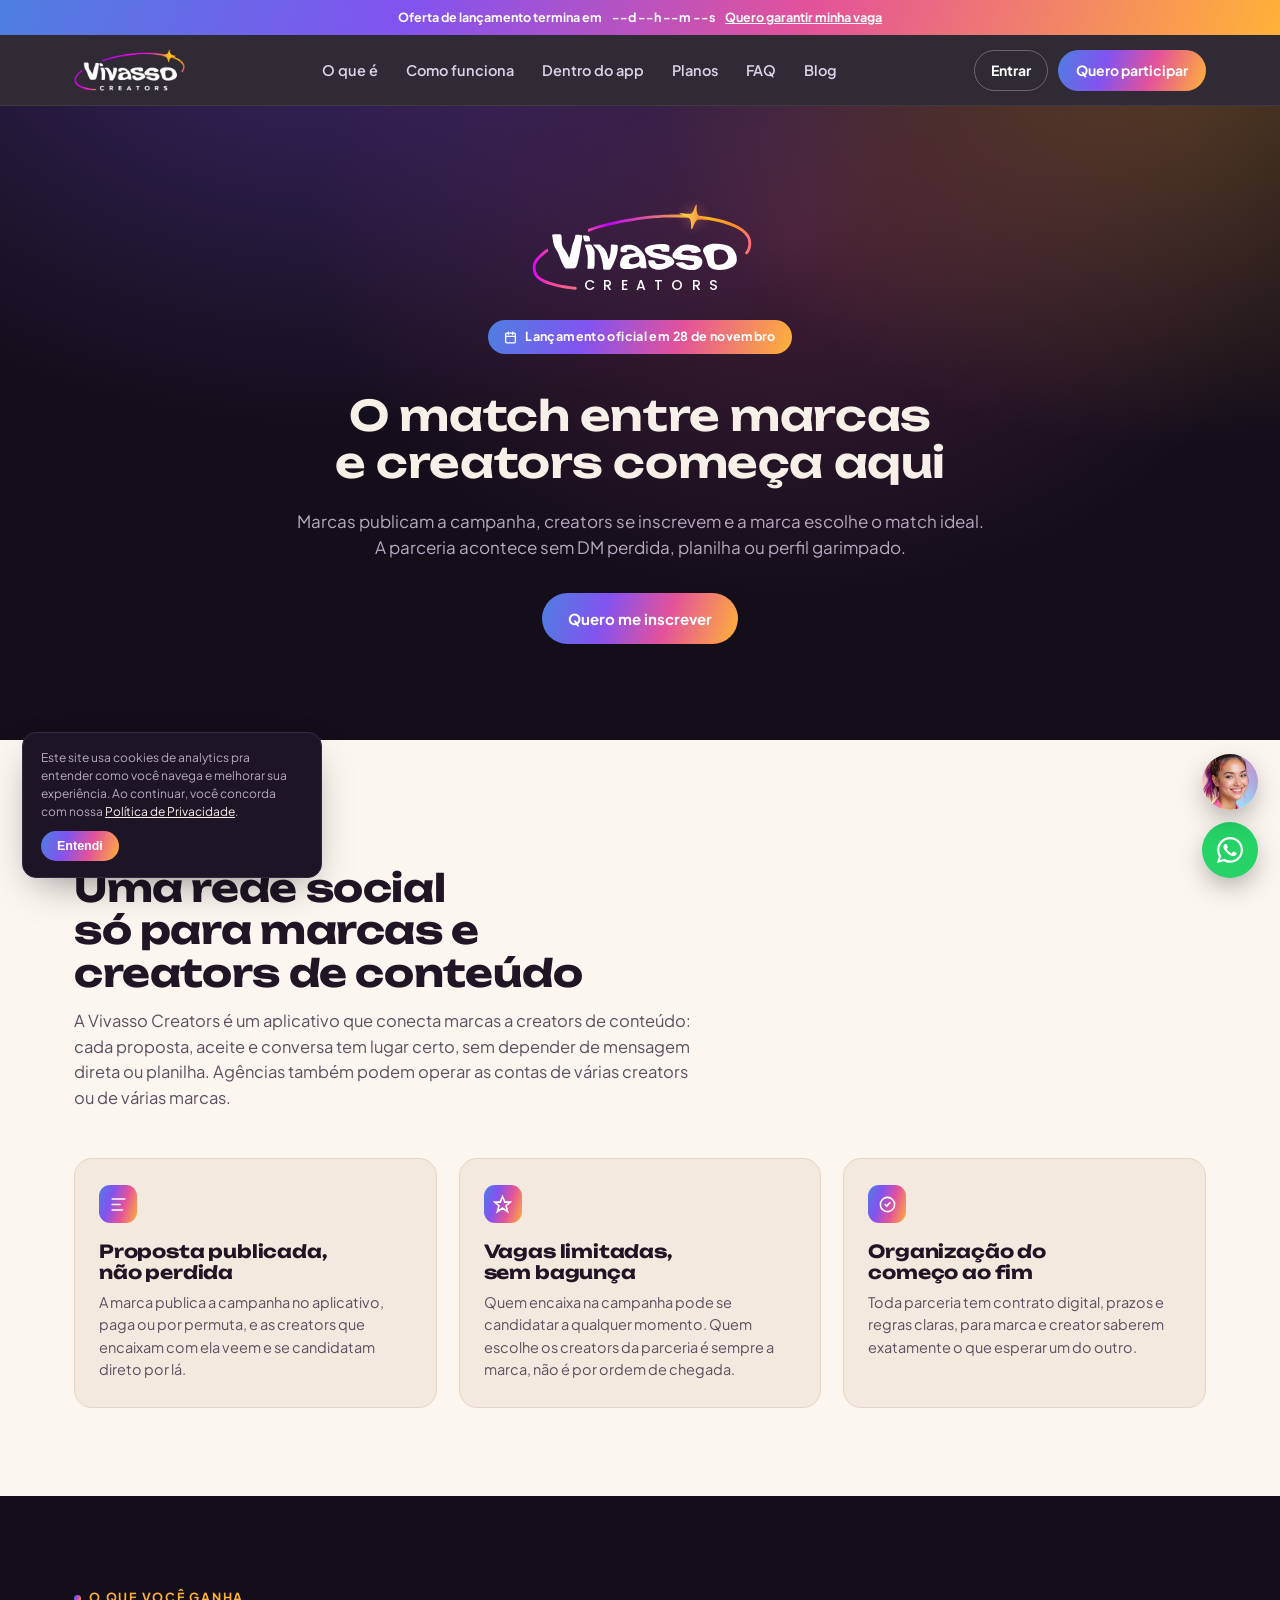
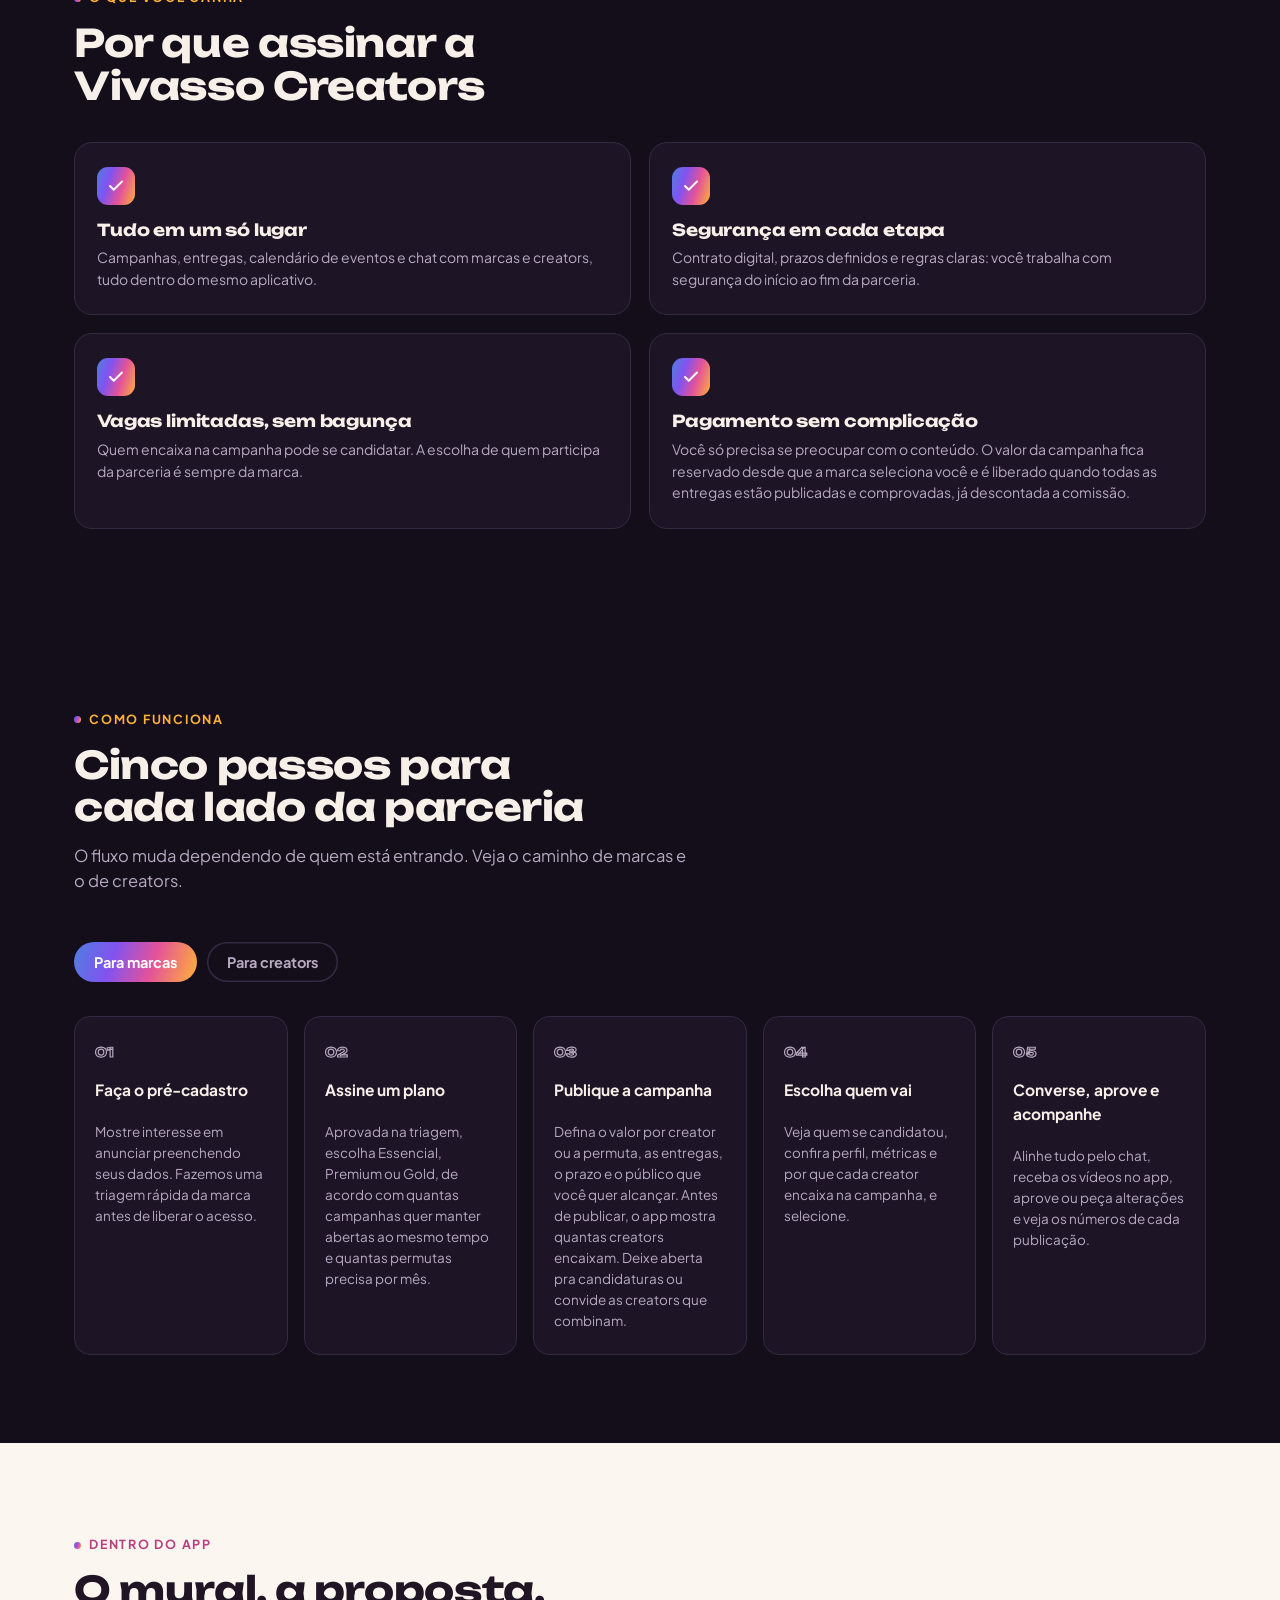
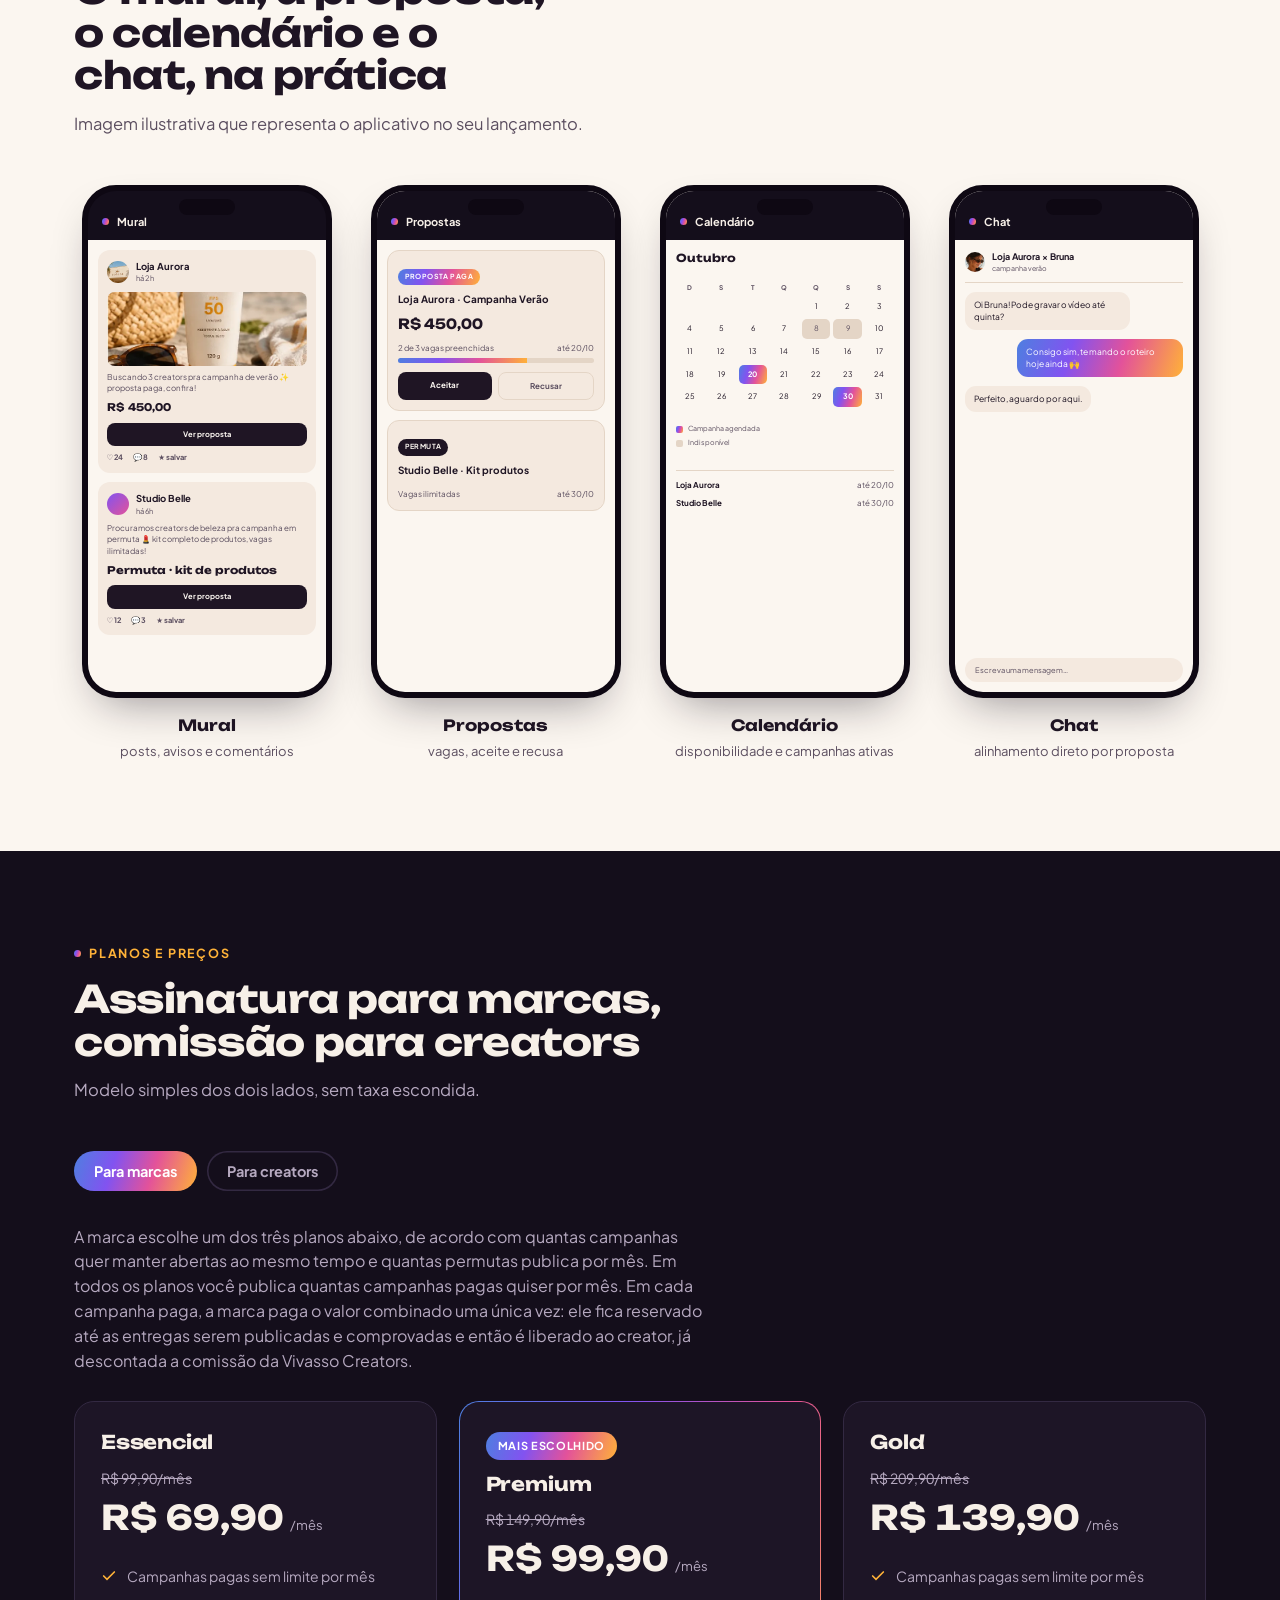
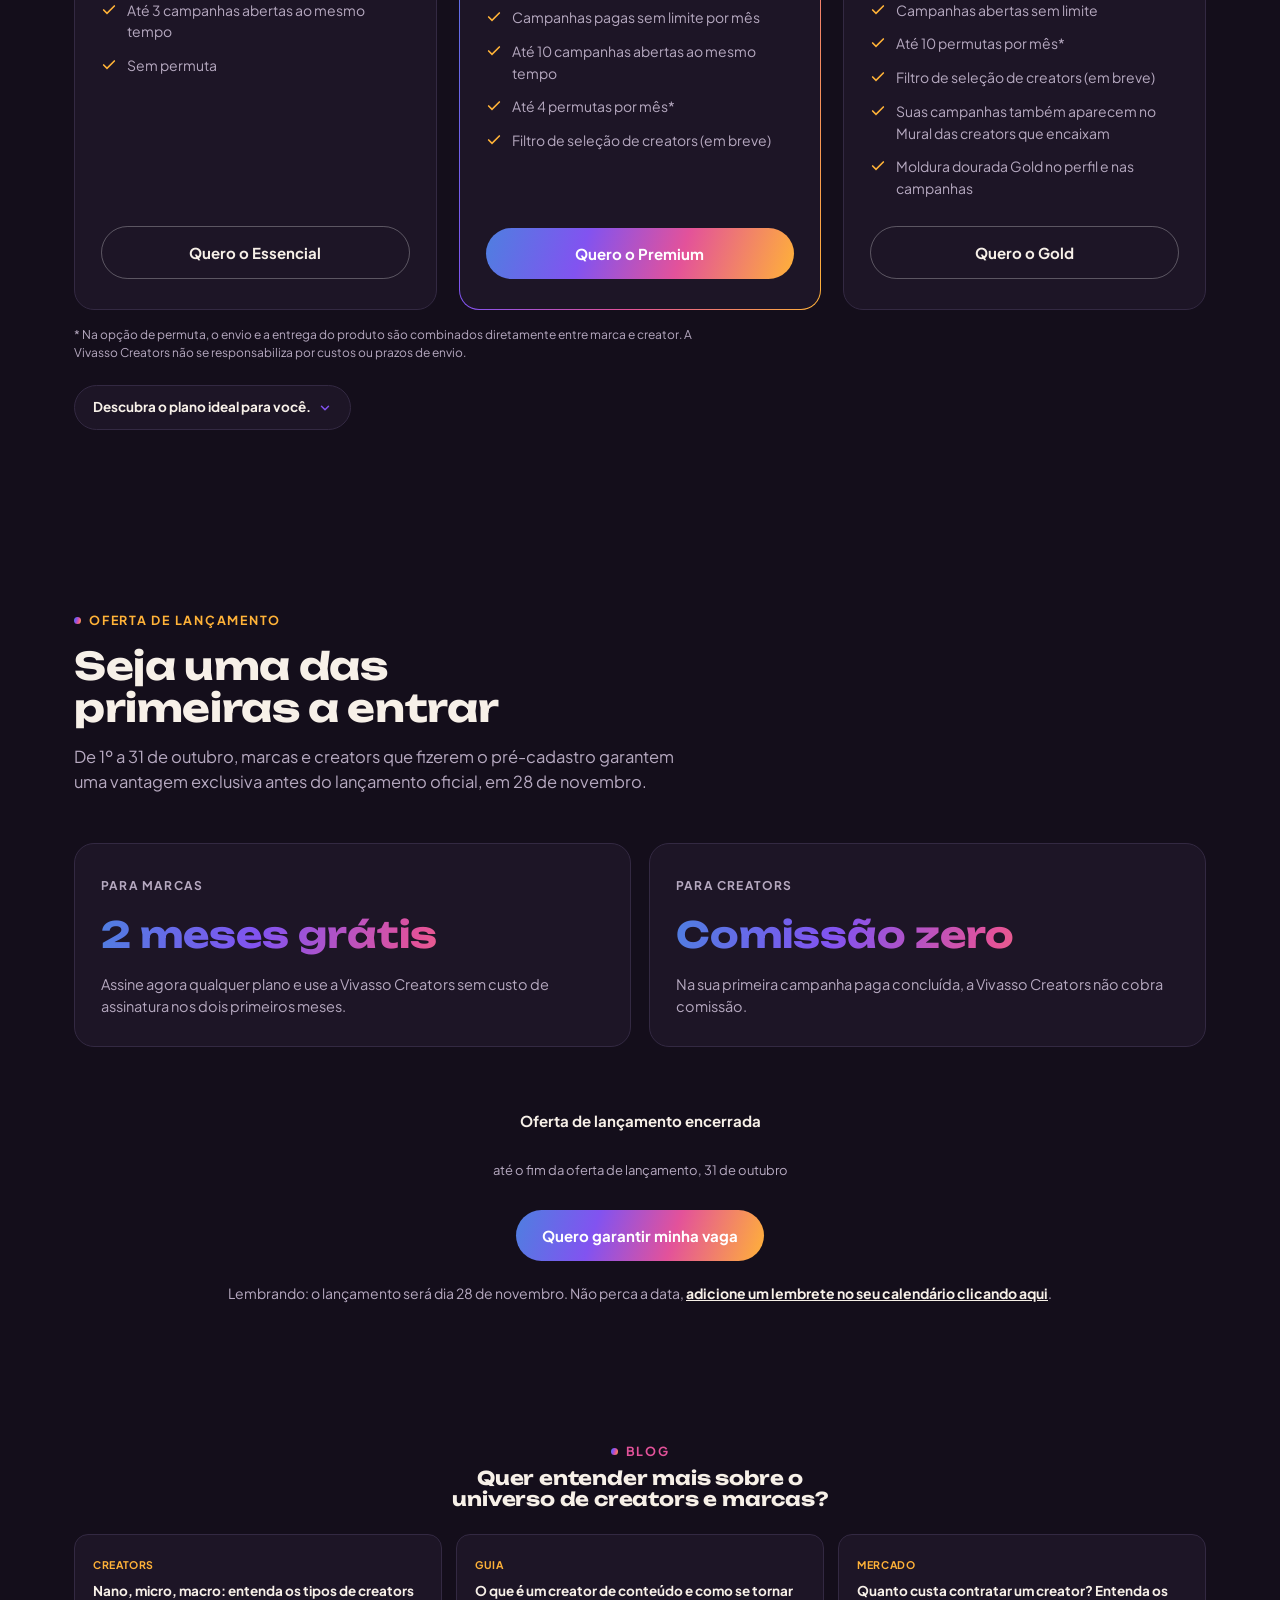
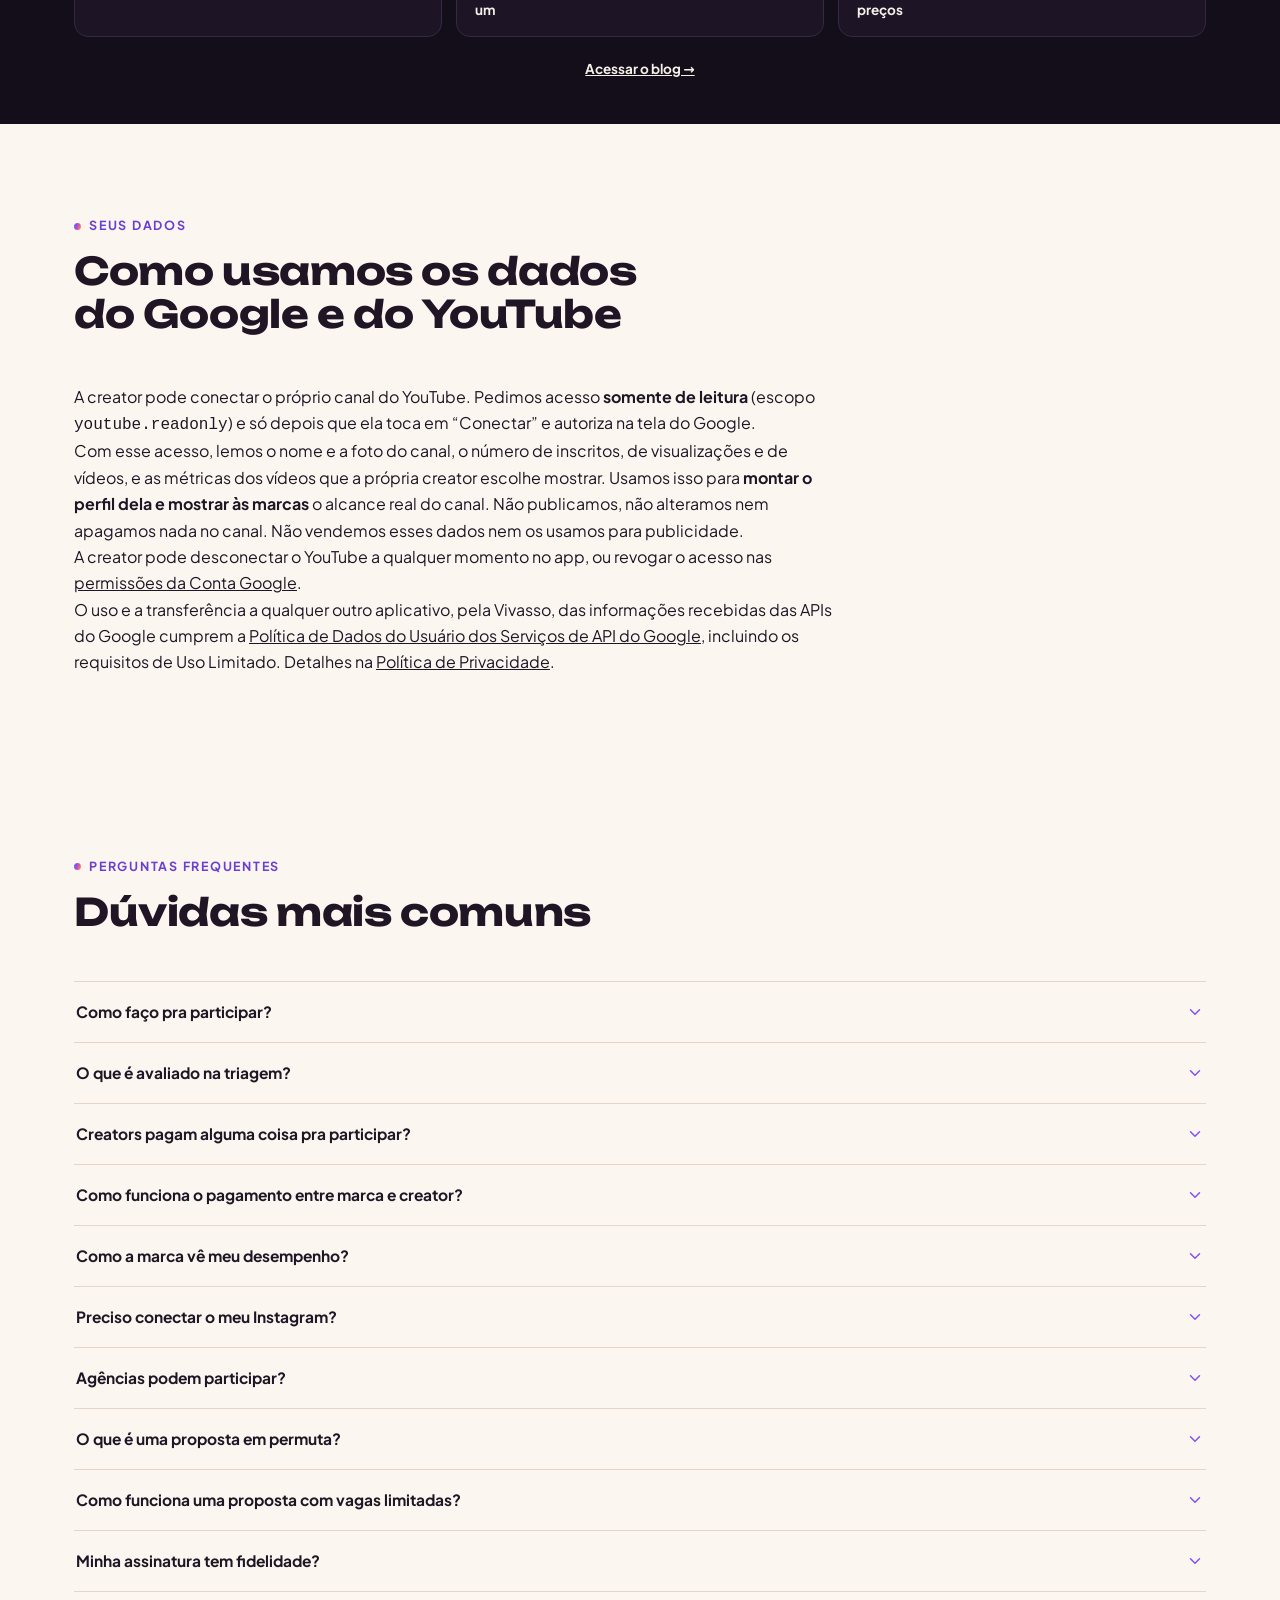
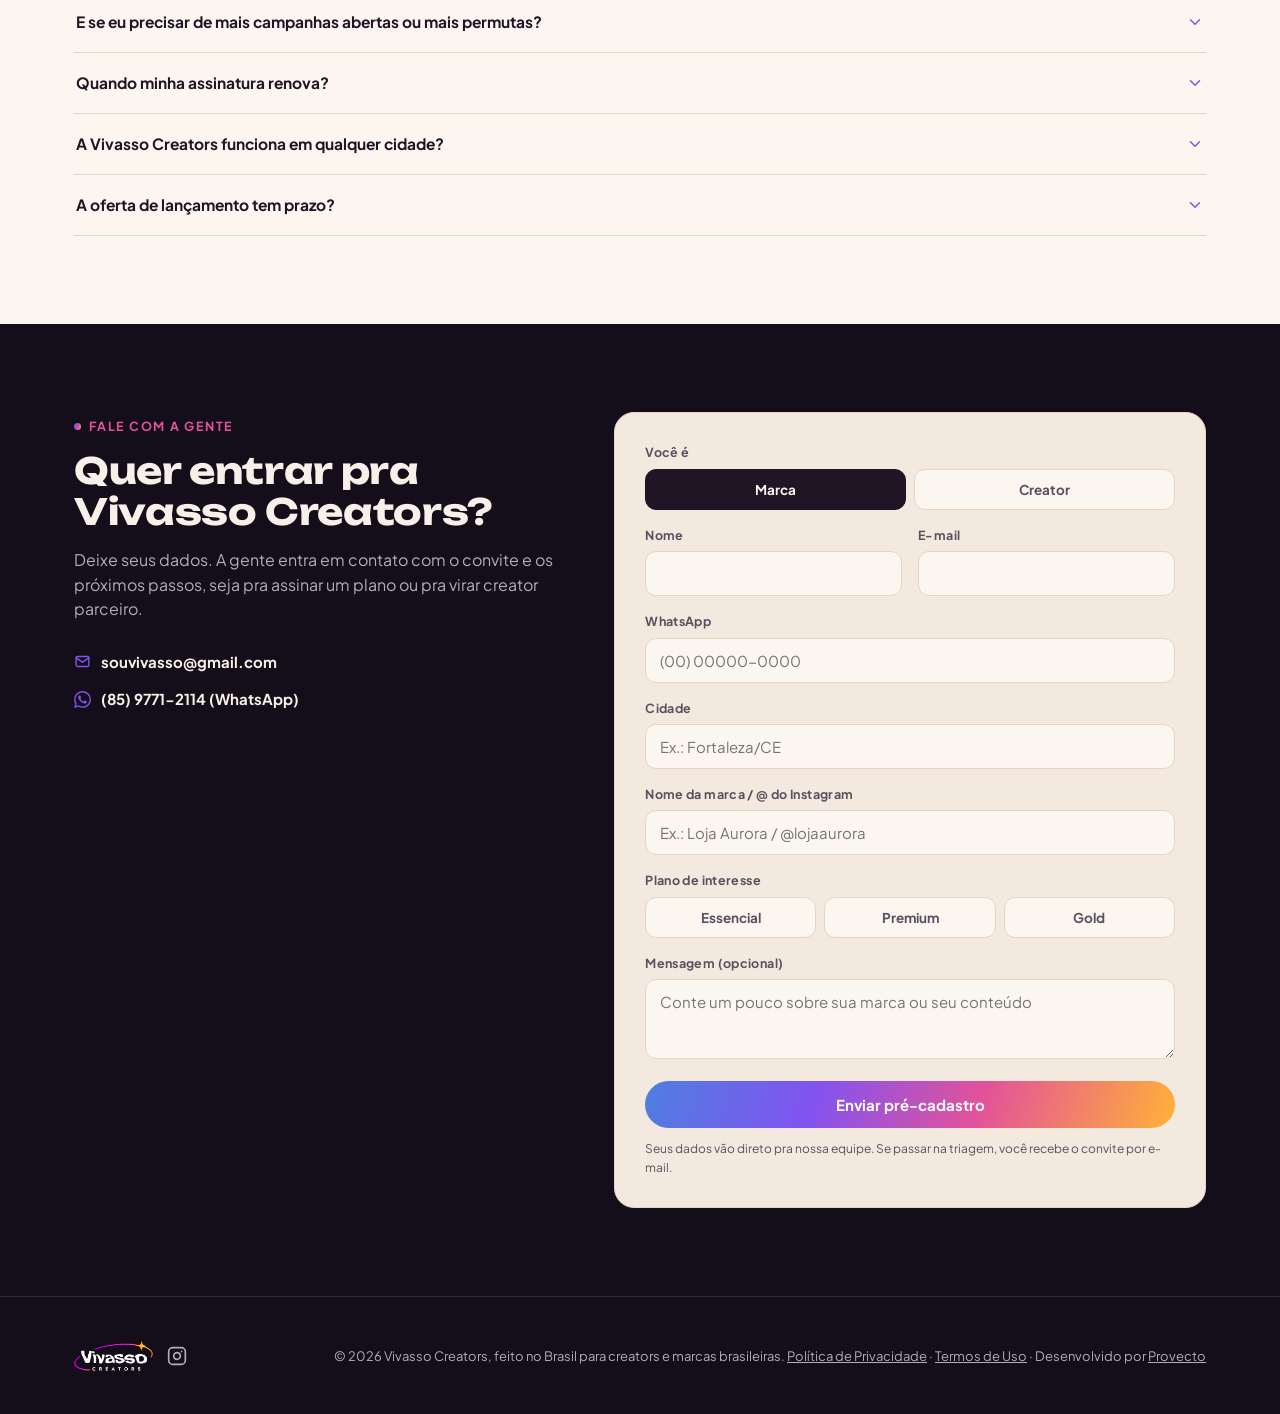
==== commit cbeef668: "Contenido de la landing al dia: planes por campanas abiertas, pago sin 7 dias, encaje, Instagram obl" ====
--- a/index.html
+++ b/index.html
@@ -4,7 +4,7 @@
 <meta charset="UTF-8">
 <meta name="viewport" content="width=device-width, initial-scale=1">
 <title>Vivasso Creators</title>
-<meta name="description" content="A plataforma que conecta marcas e creators de conteúdo: propostas, contrato digital e pagamento seguro em um só app. Lançamento oficial em 28 de novembro.">
+<meta name="description" content="A plataforma que conecta marcas e creators de conteúdo: campanhas que encaixam com o seu público, contrato digital e entregas acompanhadas em um só app. Lançamento oficial em 28 de novembro.">
 <meta property="og:type" content="website">
 <meta property="og:title" content="Vivasso Creators">
 <meta property="og:description" content="O match entre marcas e creators começa aqui. Lançamento oficial em 28 de novembro, faça seu pré-cadastro.">
@@ -22,7 +22,7 @@
   "name": "Vivasso Creators",
   "url": "https://creators.vivasso.com.br",
   "logo": "https://creators.vivasso.com.br/assets/vivasso-logo.webp",
-  "description": "Plataforma que conecta marcas e creators de conteúdo no Brasil, com propostas, contrato digital e pagamento seguro em um só app.",
+  "description": "Plataforma que conecta marcas e creators de conteúdo no Brasil, com campanhas que encaixam com o público de cada marca, contrato digital e entregas acompanhadas em um só app.",
   "sameAs": []
 }
 </script>
@@ -865,18 +865,18 @@
     <div class="section-head">
       <span class="eyebrow" style="color:var(--violet-on-light)">O que é a Vivasso Creators</span>
       <h2>Uma rede social só para marcas e creators de conteúdo</h2>
-      <p class="lede">A Vivasso Creators é um aplicativo que conecta marcas a creators de conteúdo: cada proposta, aceite e conversa tem lugar certo, sem depender de mensagem direta ou planilha.</p>
+      <p class="lede">A Vivasso Creators é um aplicativo que conecta marcas a creators de conteúdo: cada proposta, aceite e conversa tem lugar certo, sem depender de mensagem direta ou planilha. Agências também podem operar as contas de várias creators ou de várias marcas.</p>
     </div>
     <div class="pillars">
       <div class="pillar">
         <div class="ico"><svg viewBox="0 0 24 24" fill="none" stroke-width="2" stroke-linecap="round"><path d="M4 5h16M4 12h10M4 19h13"/></svg></div>
         <h3>Proposta publicada, não perdida</h3>
-        <p>A marca publica a campanha no aplicativo, paga ou por permuta, e os creators convidados veem e aceitam direto por lá.</p>
+        <p>A marca publica a campanha no aplicativo, paga ou por permuta, e as creators que encaixam com ela veem e se candidatam direto por lá.</p>
       </div>
       <div class="pillar">
         <div class="ico"><svg viewBox="0 0 24 24" fill="none" stroke-width="2" stroke-linecap="round"><path d="M12 2l3 7h7l-5.5 4.5L18.5 21 12 16.5 5.5 21l2-7.5L2 9h7z"/></svg></div>
         <h3>Vagas limitadas, sem bagunça</h3>
-        <p>Proposta com vagas limitadas? Qualquer creator pode se candidatar, a qualquer momento. Quem escolhe os creators da parceria é sempre a marca.</p>
+        <p>Quem encaixa na campanha pode se candidatar a qualquer momento. Quem escolhe os creators da parceria é sempre a marca, não é por ordem de chegada.</p>
       </div>
       <div class="pillar">
         <div class="ico"><svg viewBox="0 0 24 24" fill="none" stroke-width="2" stroke-linecap="round"><path d="M9 12l2 2 4-4m6 2a9 9 0 11-18 0 9 9 0 0118 0z"/></svg></div>
@@ -898,7 +898,7 @@
       <div class="benefit">
         <div class="ico"><svg viewBox="0 0 24 24" fill="none" stroke-width="2.5" stroke-linecap="round" stroke-linejoin="round"><path d="M20 6L9 17l-5-5"/></svg></div>
         <h3>Tudo em um só lugar</h3>
-        <p>Propostas, calendário de eventos e chat com marcas e creators, tudo dentro do mesmo aplicativo.</p>
+        <p>Campanhas, entregas, calendário de eventos e chat com marcas e creators, tudo dentro do mesmo aplicativo.</p>
       </div>
       <div class="benefit">
         <div class="ico"><svg viewBox="0 0 24 24" fill="none" stroke-width="2.5" stroke-linecap="round" stroke-linejoin="round"><path d="M20 6L9 17l-5-5"/></svg></div>
@@ -908,12 +908,12 @@
       <div class="benefit">
         <div class="ico"><svg viewBox="0 0 24 24" fill="none" stroke-width="2.5" stroke-linecap="round" stroke-linejoin="round"><path d="M20 6L9 17l-5-5"/></svg></div>
         <h3>Vagas limitadas, sem bagunça</h3>
-        <p>Quando a proposta tem vagas limitadas, qualquer creator pode se candidatar. A escolha de quem participa da parceria é sempre da marca.</p>
+        <p>Quem encaixa na campanha pode se candidatar. A escolha de quem participa da parceria é sempre da marca.</p>
       </div>
       <div class="benefit">
         <div class="ico"><svg viewBox="0 0 24 24" fill="none" stroke-width="2.5" stroke-linecap="round" stroke-linejoin="round"><path d="M20 6L9 17l-5-5"/></svg></div>
         <h3>Pagamento sem complicação</h3>
-        <p>Você só precisa se preocupar com o conteúdo. O pagamento fica reservado com a Vivasso Creators assim que a proposta é confirmada, e é liberado pra você em até 7 dias úteis após o envio das métricas da campanha.</p>
+        <p>Você só precisa se preocupar com o conteúdo. O valor da campanha fica reservado desde que a marca seleciona você e é liberado quando todas as entregas estão publicadas e comprovadas, já descontada a comissão.</p>
       </div>
     </div>
   </div>
@@ -933,17 +933,17 @@
     <div class="fluxo-panels">
       <div class="fluxo-panel" data-group-panel="funciona" data-panel="marca" data-active="true">
         <div class="step"><span class="n">01</span><h4>Faça o pré-cadastro</h4><p>Mostre interesse em anunciar preenchendo seus dados. Fazemos uma triagem rápida da marca antes de liberar o acesso.</p></div>
-        <div class="step"><span class="n">02</span><h4>Assine um plano</h4><p>Aprovada na triagem, escolha Essencial, Premium ou Gold, de acordo com quantas publicações e permutas sua marca precisa por mês.</p></div>
-        <div class="step"><span class="n">03</span><h4>Publique a proposta</h4><p>Defina valor ou permuta, prazo e, se quiser, um número limitado de vagas. Deixe aberta pra qualquer creator se candidatar, ou convide creators específicos filtrando por localização, nicho e outros critérios.</p></div>
-        <div class="step"><span class="n">04</span><h4>Acompanhe o interesse</h4><p>Veja quem aceitou, acesse perfil e métricas de cada creator direto do aplicativo.</p></div>
-        <div class="step"><span class="n">05</span><h4>Combine no chat</h4><p>Alinhe entrega, formato e prazo com cada creator aceito, sem sair do app.</p></div>
+        <div class="step"><span class="n">02</span><h4>Assine um plano</h4><p>Aprovada na triagem, escolha Essencial, Premium ou Gold, de acordo com quantas campanhas quer manter abertas ao mesmo tempo e quantas permutas precisa por mês.</p></div>
+        <div class="step"><span class="n">03</span><h4>Publique a campanha</h4><p>Defina o valor por creator ou a permuta, as entregas, o prazo e o público que você quer alcançar. Antes de publicar, o app mostra quantas creators encaixam. Deixe aberta pra candidaturas ou convide as creators que combinam.</p></div>
+        <div class="step"><span class="n">04</span><h4>Escolha quem vai</h4><p>Veja quem se candidatou, confira perfil, métricas e por que cada creator encaixa na campanha, e selecione.</p></div>
+        <div class="step"><span class="n">05</span><h4>Converse, aprove e acompanhe</h4><p>Alinhe tudo pelo chat, receba os vídeos no app, aprove ou peça alterações e veja os números de cada publicação.</p></div>
       </div>
       <div class="fluxo-panel" data-group-panel="funciona" data-panel="creator">
         <div class="step"><span class="n">01</span><h4>Faça o pré-cadastro</h4><p>Mostre interesse em participar preenchendo seus dados. Fazemos uma triagem do seu perfil: seguidores, engajamento e tempo de atuação.</p></div>
         <div class="step"><span class="n">02</span><h4>Receba o convite</h4><p>Aprovado na triagem, a Vivasso Creators manda um código de convite pro seu e-mail. É com ele que você cria sua conta, sem cadastro aberto ao público.</p></div>
         <div class="step"><span class="n">03</span><h4>Assine o contrato</h4><p>Preencha o questionário de perfil e assine o contrato digital da plataforma. Ele é geral, não é vinculado a nenhuma proposta específica.</p></div>
-        <div class="step"><span class="n">04</span><h4>Veja as propostas</h4><p>Acompanhe as propostas publicadas para você e aceite as que fizerem sentido, de olho no número de vagas disponíveis.</p></div>
-        <div class="step"><span class="n">05</span><h4>Entregue e receba</h4><p>Entregue o conteúdo combinado dentro do prazo e envie as métricas da campanha. O pagamento já fica reservado com a Vivasso Creators desde a confirmação da proposta, e é liberado pra você em até 7 dias úteis após o envio das métricas.</p></div>
+        <div class="step"><span class="n">04</span><h4>Veja as campanhas</h4><p>Você vê as campanhas que combinam com o seu perfil e o seu público, com o motivo do encaixe, e se candidata às que fizerem sentido.</p></div>
+        <div class="step"><span class="n">05</span><h4>Entregue e receba</h4><p>Envie o vídeo para aprovação, publique e vincule o post no app. O valor fica reservado desde que a marca seleciona você e é liberado quando todas as entregas estão publicadas e comprovadas.</p></div>
       </div>
     </div>
   </div>
@@ -1056,14 +1056,16 @@
       <button class="fluxo-tab" role="tab" aria-selected="false" data-group="ganha" data-tab="creator" id="tab-ganha-creator">Para creators</button>
     </div>
     <div class="ganha-panel" data-group-panel="ganha" data-panel="marca" data-active="true">
-      <p class="lede" style="margin-bottom:28px;max-width:640px">A marca escolhe um dos três planos abaixo, de acordo com quantas publicações e permutas quer fazer por mês. Em cada proposta paga, a marca paga o valor combinado uma única vez: ele fica reservado com a Vivasso Creators e, em até 7 dias úteis após o envio das métricas da campanha, é liberado ao creator, já descontada a comissão da Vivasso Creators.</p>
+      <p class="lede" style="margin-bottom:28px;max-width:640px">A marca escolhe um dos três planos abaixo, de acordo com quantas campanhas quer manter abertas ao mesmo tempo e quantas permutas publica por mês. Em todos os planos você publica quantas campanhas pagas quiser por mês. Em cada campanha paga, a marca paga o valor combinado uma única vez: ele fica reservado até as entregas serem publicadas e comprovadas e então é liberado ao creator, já descontada a comissão da Vivasso Creators.</p>
       <div class="plans">
         <div class="plan">
           <h3 style="color:var(--ink-on-dark)">Essencial</h3>
           <div class="price-old">R$ 99,90/mês</div>
           <div class="price"><b style="color:var(--ink-on-dark)">R$ 69,90</b><span>/mês</span></div>
           <ul>
-            <li><svg viewBox="0 0 24 24" fill="none" stroke-width="2.5" stroke-linecap="round"><path d="M20 6L9 17l-5-5"/></svg>1 publicação por mês (sem permuta)</li>
+            <li><svg viewBox="0 0 24 24" fill="none" stroke-width="2.5" stroke-linecap="round"><path d="M20 6L9 17l-5-5"/></svg>Campanhas pagas sem limite por mês</li>
+            <li><svg viewBox="0 0 24 24" fill="none" stroke-width="2.5" stroke-linecap="round"><path d="M20 6L9 17l-5-5"/></svg>Até 3 campanhas abertas ao mesmo tempo</li>
+            <li><svg viewBox="0 0 24 24" fill="none" stroke-width="2.5" stroke-linecap="round"><path d="M20 6L9 17l-5-5"/></svg>Sem permuta</li>
           </ul>
           <a class="btn btn-ghost-dark btn-full plan-cta" href="#contato" data-tipo="marca" data-plano="Essencial">Quero o Essencial</a>
         </div>
@@ -1073,9 +1075,10 @@
           <div class="price-old">R$ 149,90/mês</div>
           <div class="price"><b style="color:var(--ink-on-dark)">R$ 99,90</b><span>/mês</span></div>
           <ul>
-            <li><svg viewBox="0 0 24 24" fill="none" stroke-width="2.5" stroke-linecap="round"><path d="M20 6L9 17l-5-5"/></svg>3 publicações por mês</li>
-            <li><svg viewBox="0 0 24 24" fill="none" stroke-width="2.5" stroke-linecap="round"><path d="M20 6L9 17l-5-5"/></svg>Até 1 publicação em permuta*</li>
-            <li><svg viewBox="0 0 24 24" fill="none" stroke-width="2.5" stroke-linecap="round"><path d="M20 6L9 17l-5-5"/></svg>Filtro de seleção de creators</li>
+            <li><svg viewBox="0 0 24 24" fill="none" stroke-width="2.5" stroke-linecap="round"><path d="M20 6L9 17l-5-5"/></svg>Campanhas pagas sem limite por mês</li>
+            <li><svg viewBox="0 0 24 24" fill="none" stroke-width="2.5" stroke-linecap="round"><path d="M20 6L9 17l-5-5"/></svg>Até 10 campanhas abertas ao mesmo tempo</li>
+            <li><svg viewBox="0 0 24 24" fill="none" stroke-width="2.5" stroke-linecap="round"><path d="M20 6L9 17l-5-5"/></svg>Até 4 permutas por mês*</li>
+            <li><svg viewBox="0 0 24 24" fill="none" stroke-width="2.5" stroke-linecap="round"><path d="M20 6L9 17l-5-5"/></svg>Filtro de seleção de creators (em breve)</li>
           </ul>
           <a class="btn btn-grad btn-full plan-cta" href="#contato" data-tipo="marca" data-plano="Premium">Quero o Premium</a>
         </div>
@@ -1084,10 +1087,12 @@
           <div class="price-old">R$ 209,90/mês</div>
           <div class="price"><b style="color:var(--ink-on-dark)">R$ 139,90</b><span>/mês</span></div>
           <ul>
-            <li><svg viewBox="0 0 24 24" fill="none" stroke-width="2.5" stroke-linecap="round"><path d="M20 6L9 17l-5-5"/></svg>5 publicações por mês</li>
-            <li><svg viewBox="0 0 24 24" fill="none" stroke-width="2.5" stroke-linecap="round"><path d="M20 6L9 17l-5-5"/></svg>Até 2 publicações em permuta*</li>
-            <li><svg viewBox="0 0 24 24" fill="none" stroke-width="2.5" stroke-linecap="round"><path d="M20 6L9 17l-5-5"/></svg>Filtro de seleção de creators</li>
-            <li><svg viewBox="0 0 24 24" fill="none" stroke-width="2.5" stroke-linecap="round"><path d="M20 6L9 17l-5-5"/></svg>Publicação fixada no topo do mural</li>
+            <li><svg viewBox="0 0 24 24" fill="none" stroke-width="2.5" stroke-linecap="round"><path d="M20 6L9 17l-5-5"/></svg>Campanhas pagas sem limite por mês</li>
+            <li><svg viewBox="0 0 24 24" fill="none" stroke-width="2.5" stroke-linecap="round"><path d="M20 6L9 17l-5-5"/></svg>Campanhas abertas sem limite</li>
+            <li><svg viewBox="0 0 24 24" fill="none" stroke-width="2.5" stroke-linecap="round"><path d="M20 6L9 17l-5-5"/></svg>Até 10 permutas por mês*</li>
+            <li><svg viewBox="0 0 24 24" fill="none" stroke-width="2.5" stroke-linecap="round"><path d="M20 6L9 17l-5-5"/></svg>Filtro de seleção de creators (em breve)</li>
+            <li><svg viewBox="0 0 24 24" fill="none" stroke-width="2.5" stroke-linecap="round"><path d="M20 6L9 17l-5-5"/></svg>Suas campanhas também aparecem no Mural das creators que encaixam</li>
+            <li><svg viewBox="0 0 24 24" fill="none" stroke-width="2.5" stroke-linecap="round"><path d="M20 6L9 17l-5-5"/></svg>Moldura dourada Gold no perfil e nas campanhas</li>
           </ul>
           <a class="btn btn-ghost-dark btn-full plan-cta" href="#contato" data-tipo="marca" data-plano="Gold">Quero o Gold</a>
         </div>
@@ -1148,7 +1153,7 @@
       <div class="comm-card creator" style="max-width:620px">
         <span class="comm-tag">Para creators</span>
         <div class="comm-big">R$ 0 de assinatura</div>
-        <p class="exp">Creators não pagam nada para participar. Quando uma proposta paga é concluída e você envia as métricas da campanha, o valor já reservado é liberado em até 7 dias úteis, já descontada a comissão da Vivasso Creators. O valor que você vê na proposta já é o que você recebe. Permutas não entram nessa regra.</p>
+        <p class="exp">Creators não pagam nada para participar. Quando todas as entregas de uma campanha paga estão publicadas e comprovadas, o valor reservado é liberado para você, já descontada a comissão da Vivasso Creators. O valor que você vê na campanha já é o que você recebe. Permutas não entram nessa regra.</p>
       </div>
     </div>
   </div>
@@ -1170,7 +1175,7 @@
       <div class="early-card">
         <span class="tag">Para creators</span>
         <div class="big">Comissão zero</div>
-        <p>Sua primeira proposta paga concluída na Vivasso Creators não paga comissão nenhuma. 100% do valor é seu.</p>
+        <p>Na sua primeira campanha paga concluída, a Vivasso Creators não cobra comissão.</p>
       </div>
     </div>
     <div class="countdown" id="offer-countdown">
@@ -1282,15 +1287,23 @@
       </details>
       <details class="faq-item">
         <summary>Creators pagam alguma coisa pra participar?<svg class="chev" viewBox="0 0 24 24" fill="none" stroke="currentColor" stroke-width="2" stroke-linecap="round" stroke-linejoin="round"><path d="M6 9l6 6 6-6"/></svg></summary>
-        <p class="a">Não. A Vivasso Creators não cobra assinatura de creators. A comissão da Vivasso Creators é descontada apenas do valor de propostas pagas concluídas, e o valor que você vê na proposta já é o que você recebe. A primeira proposta de quem entrar agora tem comissão zero.</p>
+        <p class="a">Não. A Vivasso Creators não cobra assinatura de creators. A comissão da Vivasso Creators é descontada apenas do valor de campanhas pagas concluídas, e o valor que você vê na campanha já é o que você recebe. A primeira campanha paga de quem entrar agora não tem comissão.</p>
       </details>
       <details class="faq-item">
         <summary>Como funciona o pagamento entre marca e creator?<svg class="chev" viewBox="0 0 24 24" fill="none" stroke="currentColor" stroke-width="2" stroke-linecap="round" stroke-linejoin="round"><path d="M6 9l6 6 6-6"/></svg></summary>
-        <p class="a">A marca paga o valor combinado assim que a proposta é confirmada, e esse valor fica reservado com a Vivasso Creators. Quando você entrega o conteúdo combinado e envia as métricas da campanha, o valor é liberado em até 7 dias úteis: a comissão fica com a gente, o resto vai pra você. Assim ninguém corre risco: a marca já pagou, e você só entrega sabendo que o pagamento está garantido.</p>
+        <p class="a">Quando a marca seleciona você, ela paga o valor combinado por Pix ou transferência e o valor fica reservado. Quando todas as entregas estão publicadas e comprovadas, ele é liberado pra você, já descontada a comissão. Se você não entregar, o valor volta para a marca. As campanhas não são pagas por cartão.</p>
       </details>
       <details class="faq-item">
         <summary>Como a marca vê meu desempenho?<svg class="chev" viewBox="0 0 24 24" fill="none" stroke="currentColor" stroke-width="2" stroke-linecap="round" stroke-linejoin="round"><path d="M6 9l6 6 6-6"/></svg></summary>
-        <p class="a">Você mesmo atualiza suas métricas (Instagram e outras redes) direto no seu perfil, todo mês. É isso que as marcas veem ao avaliar seu perfil.</p>
+        <p class="a">Ao conectar o seu Instagram (e outras redes), os números e o perfil do seu público chegam sozinhos, direto da rede, e se atualizam com o tempo. É isso que as marcas veem, e você escolhe o que mostrar nas configurações de privacidade do seu perfil.</p>
+      </details>
+      <details class="faq-item">
+        <summary>Preciso conectar o meu Instagram?<svg class="chev" viewBox="0 0 24 24" fill="none" stroke="currentColor" stroke-width="2" stroke-linecap="round" stroke-linejoin="round"><path d="M6 9l6 6 6-6"/></svg></summary>
+        <p class="a">Sim. É com o Instagram conectado que mostramos as campanhas que combinam com o seu público (cidade, faixa de idade, gênero e nicho). Você conecta entrando na sua própria conta: não pedimos a sua senha nem publicamos nada por você. Os outros perfis (TikTok, YouTube, Threads e X) são opcionais.</p>
+      </details>
+      <details class="faq-item">
+        <summary>Agências podem participar?<svg class="chev" viewBox="0 0 24 24" fill="none" stroke="currentColor" stroke-width="2" stroke-linecap="round" stroke-linejoin="round"><path d="M6 9l6 6 6-6"/></svg></summary>
+        <p class="a">Sim. Agências de creators operam as contas de várias creators, e agências de marketing cadastram e operam as contas das marcas que atendem. Se você é uma agência, fale com a gente pelo formulário abaixo.</p>
       </details>
       <details class="faq-item">
         <summary>O que é uma proposta em permuta?<svg class="chev" viewBox="0 0 24 24" fill="none" stroke="currentColor" stroke-width="2" stroke-linecap="round" stroke-linejoin="round"><path d="M6 9l6 6 6-6"/></svg></summary>
@@ -1298,15 +1311,15 @@
       </details>
       <details class="faq-item">
         <summary>Como funciona uma proposta com vagas limitadas?<svg class="chev" viewBox="0 0 24 24" fill="none" stroke="currentColor" stroke-width="2" stroke-linecap="round" stroke-linejoin="round"><path d="M6 9l6 6 6-6"/></svg></summary>
-        <p class="a">Qualquer creator convidado pode se candidatar, a qualquer momento. Quem escolhe quais creators participam da parceria é sempre a marca, não é por ordem de chegada.</p>
+        <p class="a">Quem encaixa na campanha pode se candidatar a qualquer momento. Quem escolhe quais creators participam da parceria é sempre a marca, não é por ordem de chegada.</p>
       </details>
       <details class="faq-item">
         <summary>Minha assinatura tem fidelidade?<svg class="chev" viewBox="0 0 24 24" fill="none" stroke="currentColor" stroke-width="2" stroke-linecap="round" stroke-linejoin="round"><path d="M6 9l6 6 6-6"/></svg></summary>
         <p class="a">Não. Você pode cancelar quando quiser, sem multa.</p>
       </details>
       <details class="faq-item">
-        <summary>E se eu precisar de mais publicações num mês?<svg class="chev" viewBox="0 0 24 24" fill="none" stroke="currentColor" stroke-width="2" stroke-linecap="round" stroke-linejoin="round"><path d="M6 9l6 6 6-6"/></svg></summary>
-        <p class="a">Você tem duas opções: fazer upgrade pra um plano maior a qualquer momento dentro do próprio mês, ou comprar uma publicação avulsa daquele mês, sem precisar trocar de plano.</p>
+        <summary>E se eu precisar de mais campanhas abertas ou mais permutas?<svg class="chev" viewBox="0 0 24 24" fill="none" stroke="currentColor" stroke-width="2" stroke-linecap="round" stroke-linejoin="round"><path d="M6 9l6 6 6-6"/></svg></summary>
+        <p class="a">Em todos os planos você publica quantas campanhas pagas quiser por mês. Se precisar de mais campanhas abertas ao mesmo tempo ou de mais permutas, é só fazer upgrade pra um plano maior a qualquer momento.</p>
       </details>
       <details class="faq-item">
         <summary>Quando minha assinatura renova?<svg class="chev" viewBox="0 0 24 24" fill="none" stroke="currentColor" stroke-width="2" stroke-linecap="round" stroke-linejoin="round"><path d="M6 9l6 6 6-6"/></svg></summary>
@@ -1557,25 +1570,25 @@
     { kw: ['obrigado','obrigada','valeu','entendi','ajudou'],
       a: 'De nada! Se aparecer outra dúvida é só chamar por aqui. 🙂' },
     { kw: ['como funciona pra mim','o que eu faco aqui','pra quem e isso','tanto faz'],
-      a: 'Depende se você é marca ou creator! Marcas publicam propostas, pagas ou por permuta, e escolhem os creators. Creators se inscrevem, aceitam propostas e recebem o pagamento garantido em até 7 dias úteis após o envio das métricas da campanha. Me conta: você é marca ou creator?' },
+      a: 'Depende se você é marca ou creator! Marcas publicam propostas, pagas ou por permuta, e escolhem os creators. Creators veem as campanhas que combinam com o seu perfil, se candidatam e recebem o valor quando as entregas são publicadas e comprovadas. Me conta: você é marca ou creator?' },
     { kw: ['o que eu ganho','quais os beneficios','quais as vantagens','vantagens de usar','beneficios da vivasso','vantagem de usar','por que usar a vivasso','por que assinar','vale a pena','o que eu levo'],
-      a: 'Você tem tudo num só lugar: propostas, calendário de eventos e chat com marcas ou creators dentro do mesmo app. Cada parceria tem contrato digital, prazos e regras claras, e o pagamento fica garantido, liberado em até 7 dias úteis após o envio das métricas da campanha, sem complicação nenhuma pra você.' },
+      a: 'Você tem tudo num só lugar: propostas, calendário de eventos e chat com marcas ou creators dentro do mesmo app. Cada parceria tem contrato digital, prazos e regras claras, e o valor da campanha fica reservado e é liberado quando as entregas são publicadas e comprovadas.' },
     { kw: ['pre-cadastro','pre cadastro','como participar','como me inscrevo','como faco parte','quero participar','como entro','como comecar','primeiro passo'],
       a: 'Marcas e creators passam primeiro por um pré-cadastro com triagem rápida do perfil, aqui mesmo na página. Depois de aprovado, você recebe um convite por e-mail com os próximos passos.' },
     { kw: ['triagem','avaliado na triagem','seguidores minimo','quantos seguidores','preciso de quantos seguidores','criterio de selecao'],
       a: 'Para creators, olhamos seguidores (a partir de cerca de 10 mil), engajamento, tempo de atuação e se o perfil é verificado. Para marcas, fazemos uma checagem rápida do negócio.' },
     { kw: ['creator paga','pagar para participar','assinatura de creator','custa para creator','creator tem que pagar','e de graca para creator','e gratis para creator'],
-      a: 'Não! Creators não pagam assinatura nenhuma. A comissão da Vivasso Creators é descontada só das propostas pagas concluídas, e o valor que você vê na proposta já é o que você recebe. Sua primeira proposta tem comissão zero.' },
+      a: 'Não! Creators não pagam assinatura nenhuma. A comissão da Vivasso Creators é descontada só das campanhas pagas concluídas, e o valor que você vê na campanha já é o que você recebe. Sua primeira campanha paga não tem comissão.' },
     { kw: ['pagamento','recebo','receber o dinheiro','retido','garantido','fica com quem','como recebo','quando recebo','é confiavel','e confiavel','e seguro','posso confiar','e golpe','e furada'],
-      a: 'A marca paga assim que a proposta é confirmada, e o valor fica reservado com a Vivasso Creators, não com a marca nem com o creator. Quando o conteúdo é entregue e as métricas da campanha são enviadas, o valor é liberado em até 7 dias úteis: comissão pra gente, o resto pro creator. Ninguém corre risco.' },
+      a: 'A marca paga por Pix ou transferência quando seleciona o creator, e o valor fica reservado. Quando todas as entregas estão publicadas e comprovadas, ele é liberado pro creator, já descontada a comissão. Se o creator não entregar, o valor volta pra marca.' },
     { kw: ['permuta','em troca de produto','troca por produto','so em produto'],
       a: 'Permuta é quando a marca oferece produto ou serviço em vez de dinheiro. Os planos Premium e Gold permitem publicar propostas em permuta.' },
     { kw: ['vaga','vagas limitadas','ordem de chegada','quantas vagas'],
-      a: 'Qualquer creator convidado pode se candidatar a qualquer momento. Quem escolhe quem participa da parceria é sempre a marca, não é por ordem de chegada.' },
+      a: 'Quem encaixa na campanha pode se candidatar a qualquer momento. Quem escolhe quem participa da parceria é sempre a marca, não é por ordem de chegada.' },
     { kw: ['fidelidade','cancelar assinatura','tem multa','posso cancelar'],
       a: 'Não tem fidelidade. Você pode cancelar sua assinatura quando quiser, sem multa.' },
     { kw: ['mais publicacoes','fazer upgrade','publicacao avulsa','preciso de mais'],
-      a: 'Dá pra fazer upgrade de plano a qualquer momento dentro do mês, ou comprar uma publicação avulsa sem precisar trocar de plano.' },
+      a: 'Em todos os planos você publica quantas campanhas pagas quiser por mês. Se precisar de mais campanhas abertas ao mesmo tempo ou de mais permutas, dá pra fazer upgrade de plano a qualquer momento.' },
     { kw: ['renova','renovacao','dia da cobranca','quando cobra'],
       a: 'A assinatura renova todo mês, na mesma data em que você assinou. Sem cobrança proporcional: se você assinar dia 12, a próxima cobrança é sempre no dia 12.' },
     { kw: ['cidade','fortaleza','regiao','onde funciona','minha cidade','atende em','tem no meu estado'],
@@ -1589,19 +1602,19 @@
     { kw: ['quanto custa','preco','valor do plano','essencial','premium','gold','plano','quanto e a mensalidade'],
       a: 'Marcas escolhem entre 3 planos com preço de lançamento: Essencial (R$ 69,90/mês), Premium (R$ 99,90/mês) e Gold (R$ 139,90/mês). Dá pra ver todos os detalhes na seção de planos, aqui na página.' },
     { kw: ['comissao','quanto a vivasso cobra','quanto voces ganham','quanto vou ganhar'],
-      a: 'A Vivasso Creators cobra uma comissão sobre o valor de propostas pagas concluídas, e o valor que o creator vê na proposta já é o que ele recebe. Sem taxa escondida, e a primeira proposta de quem entrar agora tem comissão zero.' },
+      a: 'A Vivasso Creators cobra uma comissão sobre o valor de campanhas pagas concluídas, e o valor que o creator vê na campanha já é o que ele recebe. Sem taxa escondida, e a primeira campanha paga de quem entrar agora não tem comissão.' },
     { kw: ['diferenca entre os planos','qual plano escolher','qual plano e melhor'],
-      a: 'A diferença entre os planos é a quantidade de publicações por mês, quantas permutas são permitidas e, no Gold, a publicação fica fixada no topo do mural.' },
+      a: 'Em todos os planos você publica quantas campanhas pagas quiser por mês. A diferença é quantas campanhas pode ter abertas ao mesmo tempo, quantas permutas publica por mês e, no Gold, que suas campanhas também aparecem no Mural das creators que encaixam e o perfil ganha a moldura dourada.' },
     { kw: ['como funciona','o que e a vivasso','o que e isso','o que e o aplicativo','o que voces fazem','do que se trata'],
-      a: 'A Vivasso Creators conecta marcas e creators: a marca publica a proposta, o creator aceita, e tudo é combinado por contrato digital e chat dentro do app, com pagamento garantido.' },
+      a: 'A Vivasso Creators conecta marcas e creators: a marca publica a campanha, o creator se candidata, e tudo é combinado por contrato digital e chat dentro do app, com o valor reservado até a entrega.' },
     { kw: ['falar com atendente','falar com humano','falar com alguem','atendimento','whatsapp','falar com voces'],
       a: 'Claro! Toque no botão verde do WhatsApp aqui do lado, ou escreva pra gente em <a href="mailto:souvivasso@gmail.com">souvivasso@gmail.com</a>.' }
   ];
 
   var CHAT_FALLBACK = 'Não tenho certeza sobre essa ainda 🤔 Mas você pode falar direto com a gente no WhatsApp (botão verde aqui do lado) ou em <a href="mailto:souvivasso@gmail.com">souvivasso@gmail.com</a>.';
 
-  var CHAT_CREATOR_FLOW = 'Fechou! Como creator, você faz o pré-cadastro aqui na página, passa por uma triagem rápida (seguidores e engajamento) e recebe um convite por e-mail. Depois é só aceitar as propostas que fizerem sentido e receber o pagamento garantido em até 7 dias úteis após o envio das métricas da campanha, sem pagar nada de assinatura.';
-  var CHAT_MARCA_FLOW = 'Show! Como marca, você faz o pré-cadastro, escolhe um dos planos (Essencial, Premium ou Gold) e já pode publicar propostas pagas ou por permuta pros creators. Você escolhe quem participa, e o pagamento fica reservado com a gente até ser liberado ao creator em até 7 dias úteis após o envio das métricas da campanha.';
+  var CHAT_CREATOR_FLOW = 'Fechou! Como creator, você faz o pré-cadastro aqui na página, passa por uma triagem rápida (seguidores e engajamento) e recebe um convite por e-mail. Depois é só conectar o seu Instagram, se candidatar às campanhas que combinam com você e receber o valor quando as entregas forem publicadas e comprovadas, sem pagar nada de assinatura.';
+  var CHAT_MARCA_FLOW = 'Show! Como marca, você faz o pré-cadastro, escolhe um dos planos (Essencial, Premium ou Gold) e já pode publicar propostas pagas ou por permuta pros creators. Você escolhe quem participa, e o valor fica reservado até as entregas serem publicadas e comprovadas.';
 
   // vocabulário conhecido, usado para corrigir palavras digitadas errado antes de comparar
   var CHAT_VOCAB = (function(){
@@ -1793,13 +1806,13 @@
       var plan = plans[tier];
       var why;
       if (permutaFloor) {
-        why = 'Como você quer oferecer permuta, o plano mínimo é o Premium, que já libera até 1 publicação em permuta por mês.';
+        why = 'Como você quer oferecer permuta, o plano mínimo é o Premium, que já libera até 4 permutas por mês.';
       } else if (plan === 'Essencial') {
         why = 'Pelo conjunto das suas respostas, o Essencial é o ponto de partida ideal: um jeito enxuto de testar a Vivasso Creators sem compromisso grande.';
       } else if (plan === 'Premium') {
-        why = 'Pelo conjunto das suas respostas, o Premium é o mais equilibrado: até 3 publicações por mês, com permuta liberada e filtro de seleção de creators.';
+        why = 'Pelo conjunto das suas respostas, o Premium é o mais equilibrado: até 10 campanhas abertas ao mesmo tempo, permuta liberada e filtro de seleção de creators (em breve).';
       } else {
-        why = 'Pelo conjunto das suas respostas, o Gold é o que mais aproveita: até 5 publicações por mês, até 2 permutas e destaque no mural.';
+        why = 'Pelo conjunto das suas respostas, o Gold é o que mais aproveita: campanhas abertas sem limite, até 10 permutas e suas campanhas também no Mural das creators que encaixam.';
       }
       planQuiz.querySelector('[data-quiz-plan]').textContent = plan;
       planQuiz.querySelector('[data-quiz-why]').textContent = why;
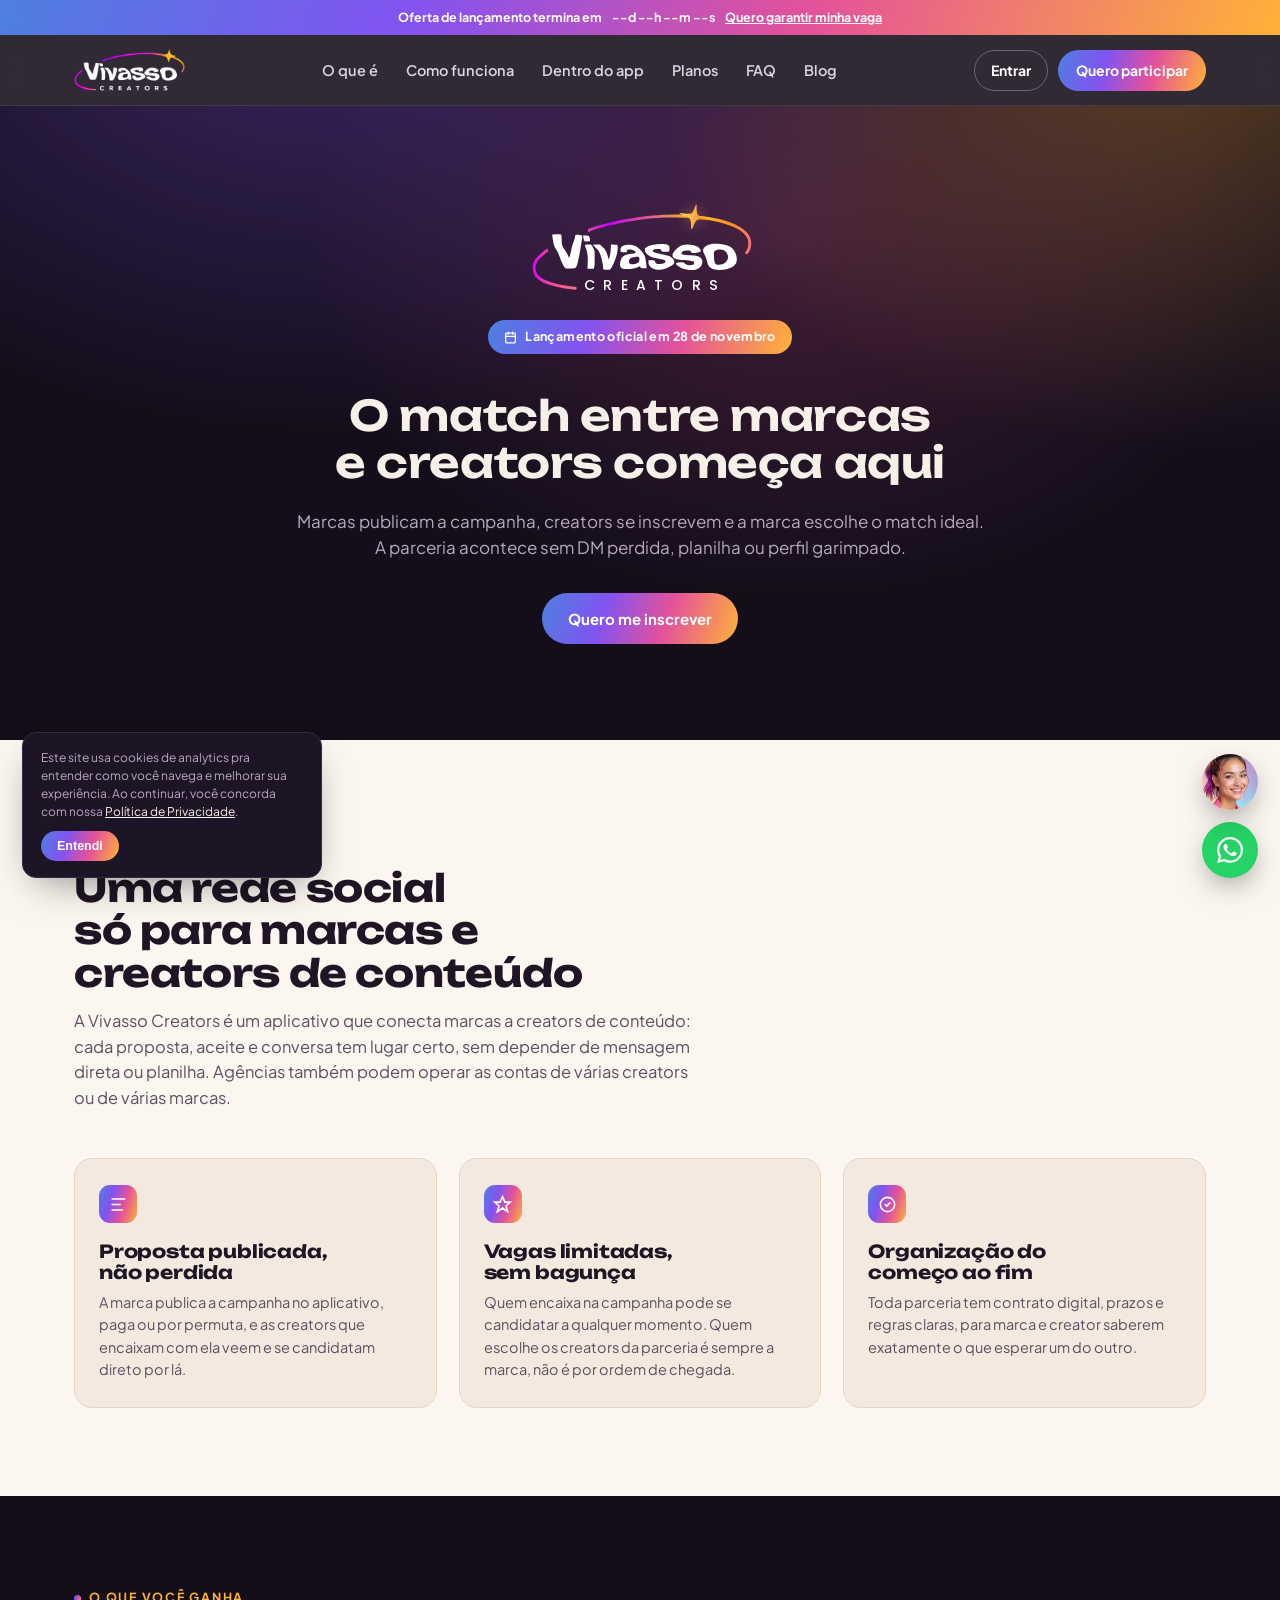
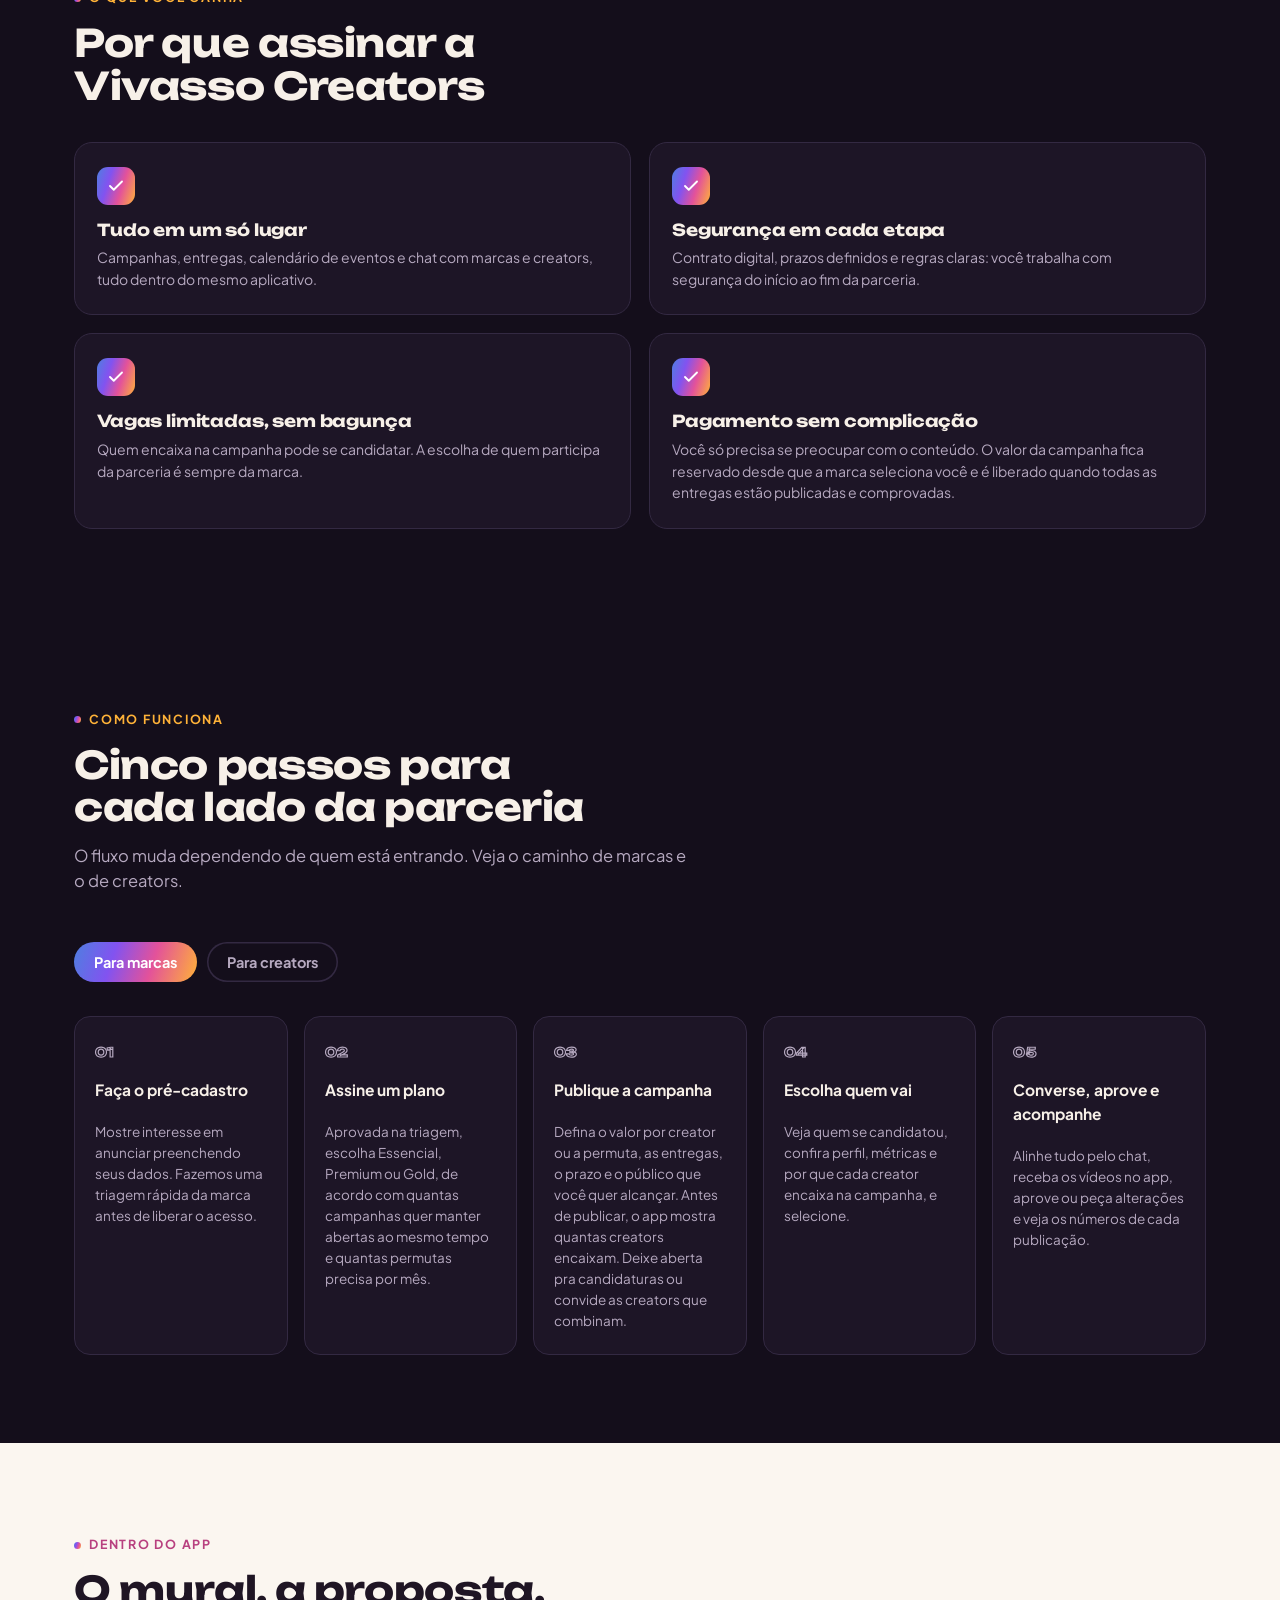
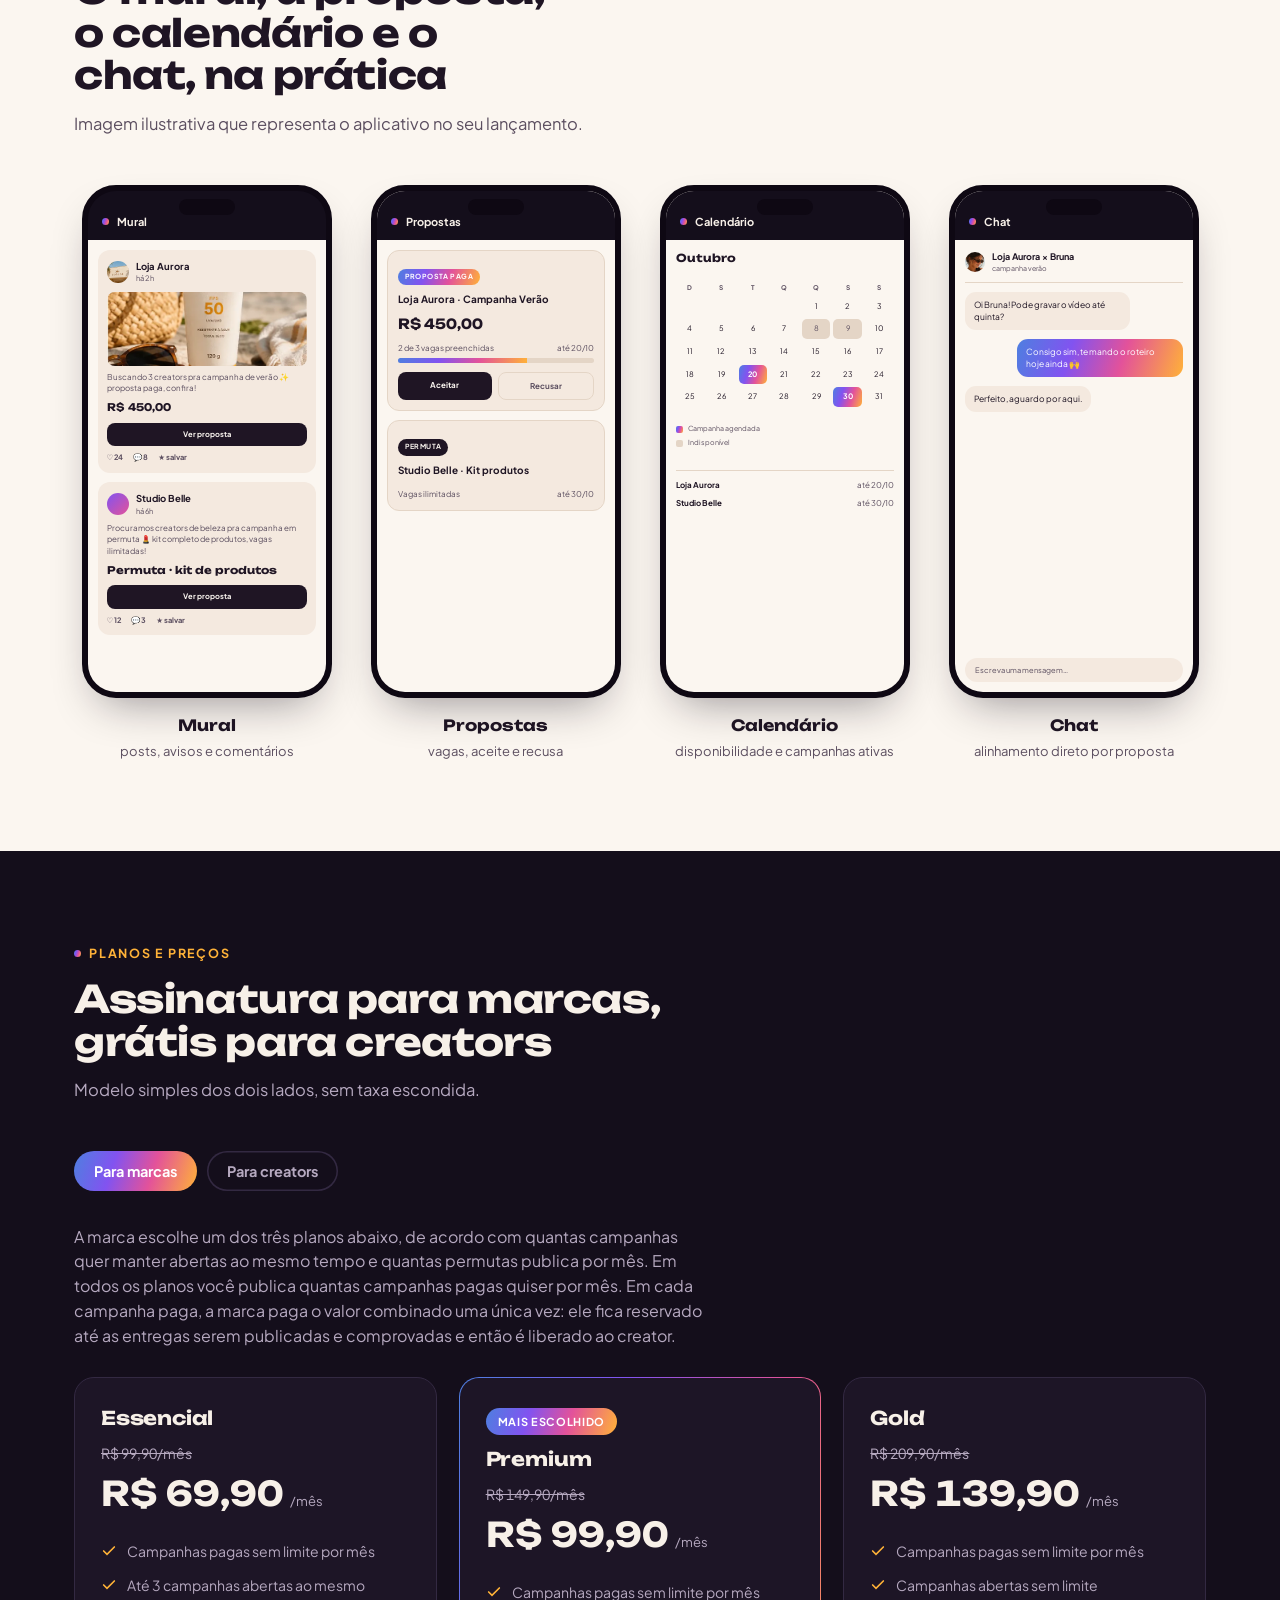
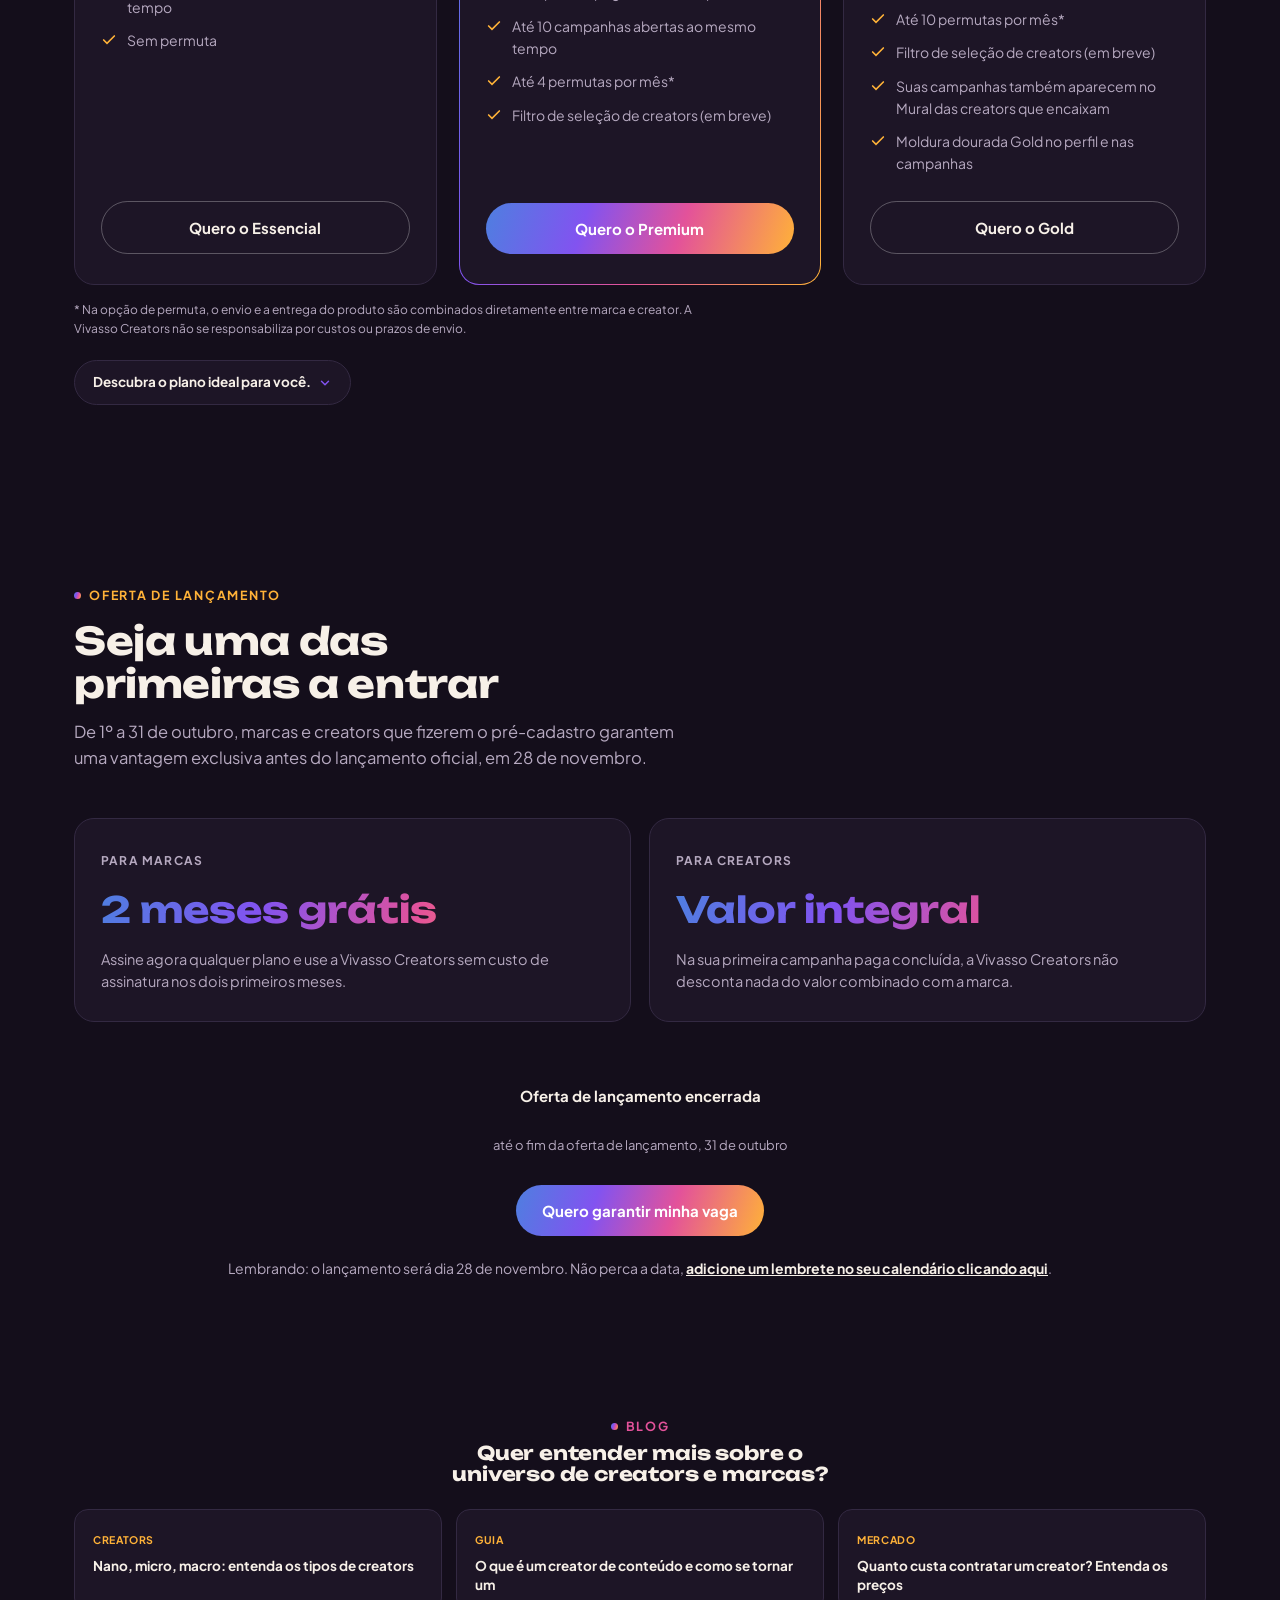
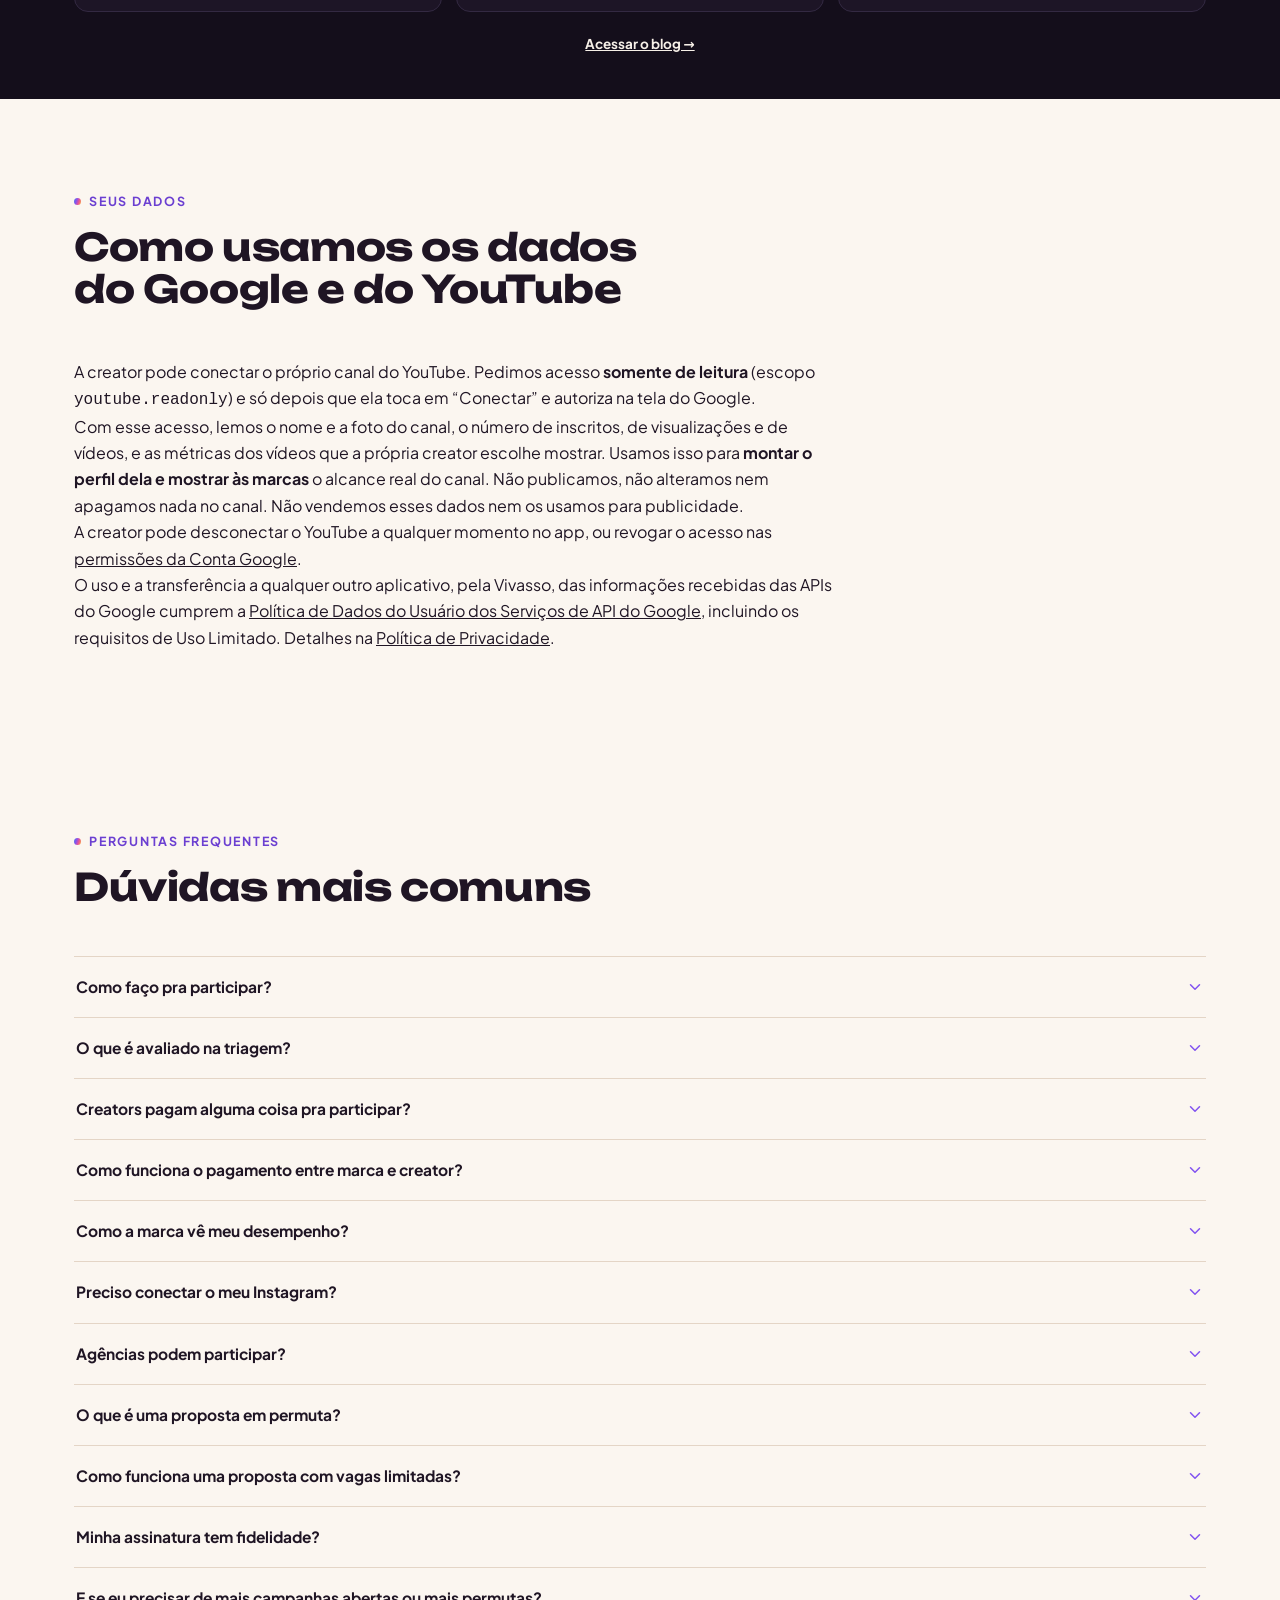
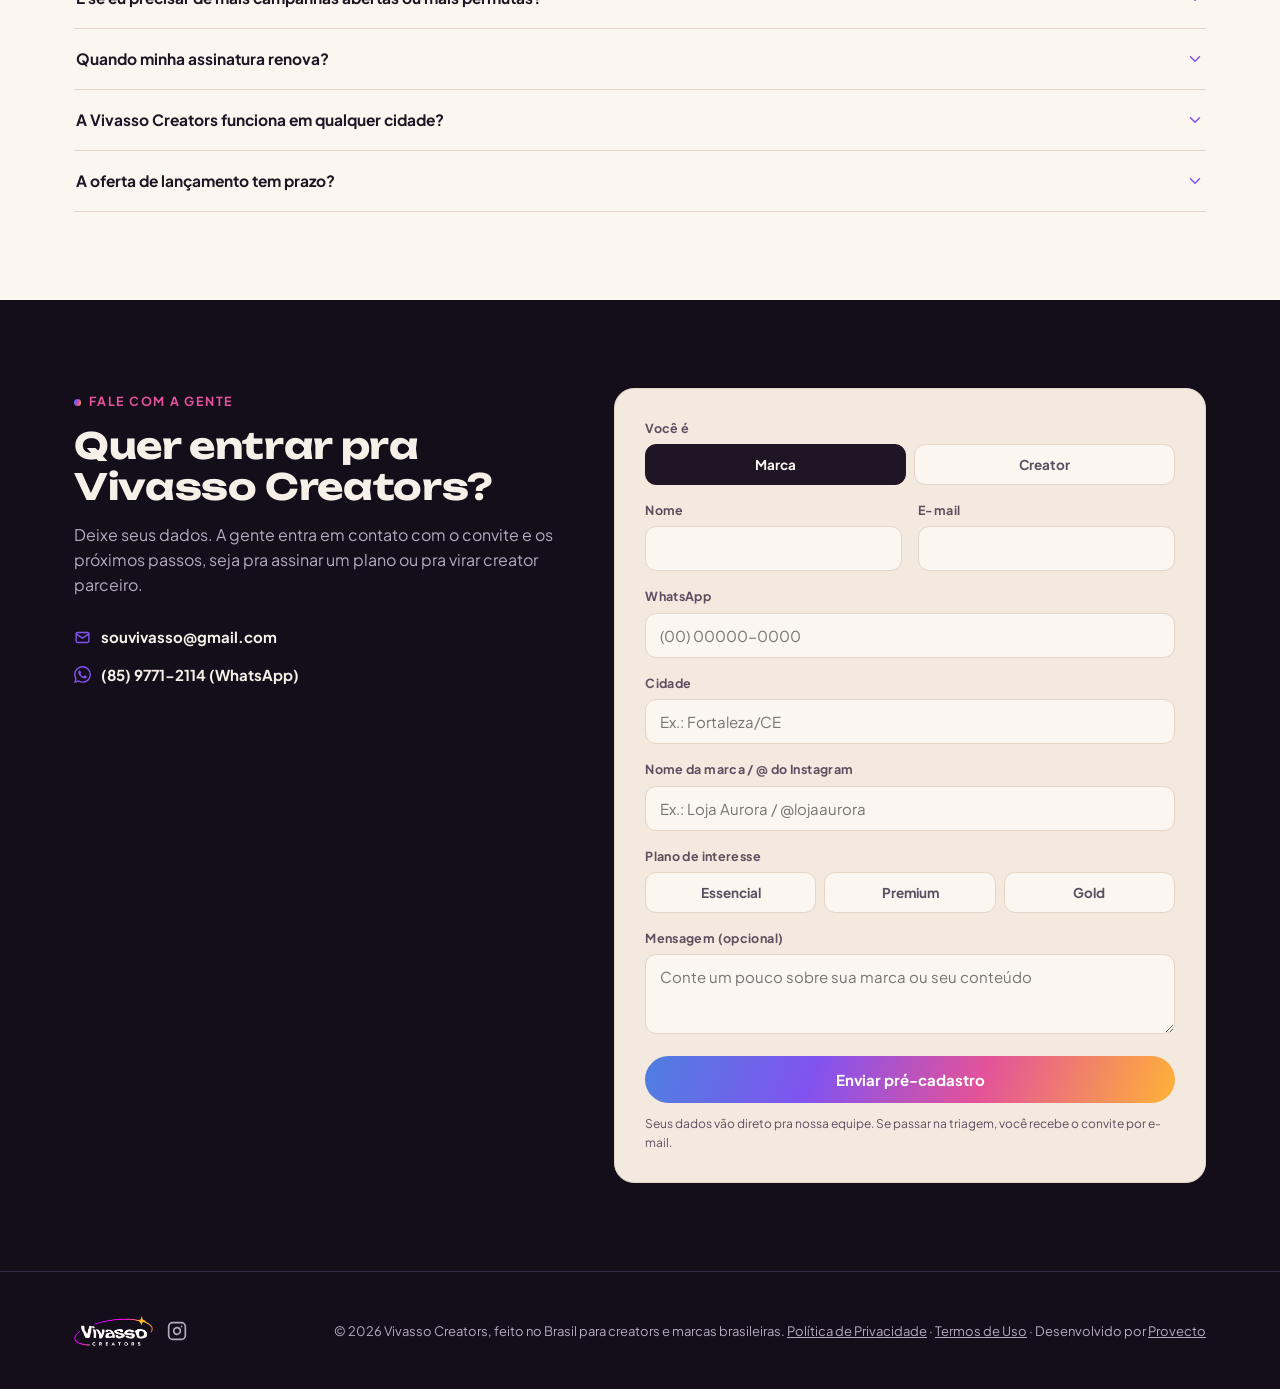
==== commit c98dcfea: "Landing sem falar de comissao: creators gratis, valor que ve e o que recebe, primeira campanha sem d" ====
--- a/index.html
+++ b/index.html
@@ -913,7 +913,7 @@
       <div class="benefit">
         <div class="ico"><svg viewBox="0 0 24 24" fill="none" stroke-width="2.5" stroke-linecap="round" stroke-linejoin="round"><path d="M20 6L9 17l-5-5"/></svg></div>
         <h3>Pagamento sem complicação</h3>
-        <p>Você só precisa se preocupar com o conteúdo. O valor da campanha fica reservado desde que a marca seleciona você e é liberado quando todas as entregas estão publicadas e comprovadas, já descontada a comissão.</p>
+        <p>Você só precisa se preocupar com o conteúdo. O valor da campanha fica reservado desde que a marca seleciona você e é liberado quando todas as entregas estão publicadas e comprovadas.</p>
       </div>
     </div>
   </div>
@@ -1048,7 +1048,7 @@
   <div class="wrap">
     <div class="section-head">
       <span class="eyebrow" style="color:var(--amber)">Planos e preços</span>
-      <h2>Assinatura para marcas, comissão para creators</h2>
+      <h2>Assinatura para marcas, grátis para creators</h2>
       <p class="lede">Modelo simples dos dois lados, sem taxa escondida.</p>
     </div>
     <div class="fluxo-tabs" role="tablist">
@@ -1056,7 +1056,7 @@
       <button class="fluxo-tab" role="tab" aria-selected="false" data-group="ganha" data-tab="creator" id="tab-ganha-creator">Para creators</button>
     </div>
     <div class="ganha-panel" data-group-panel="ganha" data-panel="marca" data-active="true">
-      <p class="lede" style="margin-bottom:28px;max-width:640px">A marca escolhe um dos três planos abaixo, de acordo com quantas campanhas quer manter abertas ao mesmo tempo e quantas permutas publica por mês. Em todos os planos você publica quantas campanhas pagas quiser por mês. Em cada campanha paga, a marca paga o valor combinado uma única vez: ele fica reservado até as entregas serem publicadas e comprovadas e então é liberado ao creator, já descontada a comissão da Vivasso Creators.</p>
+      <p class="lede" style="margin-bottom:28px;max-width:640px">A marca escolhe um dos três planos abaixo, de acordo com quantas campanhas quer manter abertas ao mesmo tempo e quantas permutas publica por mês. Em todos os planos você publica quantas campanhas pagas quiser por mês. Em cada campanha paga, a marca paga o valor combinado uma única vez: ele fica reservado até as entregas serem publicadas e comprovadas e então é liberado ao creator.</p>
       <div class="plans">
         <div class="plan">
           <h3 style="color:var(--ink-on-dark)">Essencial</h3>
@@ -1153,7 +1153,7 @@
       <div class="comm-card creator" style="max-width:620px">
         <span class="comm-tag">Para creators</span>
         <div class="comm-big">R$ 0 de assinatura</div>
-        <p class="exp">Creators não pagam nada para participar. Quando todas as entregas de uma campanha paga estão publicadas e comprovadas, o valor reservado é liberado para você, já descontada a comissão da Vivasso Creators. O valor que você vê na campanha já é o que você recebe. Permutas não entram nessa regra.</p>
+        <p class="exp">Creators não pagam nada para participar. Quando todas as entregas de uma campanha paga estão publicadas e comprovadas, o valor reservado é liberado para você. O valor que você vê na campanha é o que você recebe, e você vê isso antes de aceitar.</p>
       </div>
     </div>
   </div>
@@ -1174,8 +1174,8 @@
       </div>
       <div class="early-card">
         <span class="tag">Para creators</span>
-        <div class="big">Comissão zero</div>
-        <p>Na sua primeira campanha paga concluída, a Vivasso Creators não cobra comissão.</p>
+        <div class="big">Valor integral</div>
+        <p>Na sua primeira campanha paga concluída, a Vivasso Creators não desconta nada do valor combinado com a marca.</p>
       </div>
     </div>
     <div class="countdown" id="offer-countdown">
@@ -1287,11 +1287,11 @@
       </details>
       <details class="faq-item">
         <summary>Creators pagam alguma coisa pra participar?<svg class="chev" viewBox="0 0 24 24" fill="none" stroke="currentColor" stroke-width="2" stroke-linecap="round" stroke-linejoin="round"><path d="M6 9l6 6 6-6"/></svg></summary>
-        <p class="a">Não. A Vivasso Creators não cobra assinatura de creators. A comissão da Vivasso Creators é descontada apenas do valor de campanhas pagas concluídas, e o valor que você vê na campanha já é o que você recebe. A primeira campanha paga de quem entrar agora não tem comissão.</p>
+        <p class="a">Não. A Vivasso Creators é gratuita para creators: sem assinatura e sem taxa para entrar. O valor que aparece em cada campanha é o que você recebe, e você vê isso antes de aceitar. Na sua primeira campanha paga, a Vivasso não desconta nada.</p>
       </details>
       <details class="faq-item">
         <summary>Como funciona o pagamento entre marca e creator?<svg class="chev" viewBox="0 0 24 24" fill="none" stroke="currentColor" stroke-width="2" stroke-linecap="round" stroke-linejoin="round"><path d="M6 9l6 6 6-6"/></svg></summary>
-        <p class="a">Quando a marca seleciona você, ela paga o valor combinado por Pix ou transferência e o valor fica reservado. Quando todas as entregas estão publicadas e comprovadas, ele é liberado pra você, já descontada a comissão. Se você não entregar, o valor volta para a marca. As campanhas não são pagas por cartão.</p>
+        <p class="a">Quando a marca seleciona você, ela paga o valor combinado por Pix ou transferência e o valor fica reservado. Quando todas as entregas estão publicadas e comprovadas, ele é liberado pra você. Se você não entregar, o valor volta para a marca. As campanhas não são pagas por cartão.</p>
       </details>
       <details class="faq-item">
         <summary>Como a marca vê meu desempenho?<svg class="chev" viewBox="0 0 24 24" fill="none" stroke="currentColor" stroke-width="2" stroke-linecap="round" stroke-linejoin="round"><path d="M6 9l6 6 6-6"/></svg></summary>
@@ -1331,7 +1331,7 @@
       </details>
       <details class="faq-item">
         <summary>A oferta de lançamento tem prazo?<svg class="chev" viewBox="0 0 24 24" fill="none" stroke="currentColor" stroke-width="2" stroke-linecap="round" stroke-linejoin="round"><path d="M6 9l6 6 6-6"/></svg></summary>
-        <p class="a">Sim, vale de 1º a 31 de outubro. É só nesse período que dá pra garantir os 2 meses grátis (marcas) ou a comissão zero na primeira proposta (creators).</p>
+        <p class="a">Sim, vale de 1º a 31 de outubro. É só nesse período que dá pra garantir os 2 meses grátis (marcas) ou o valor integral na primeira campanha (creators).</p>
       </details>
     </div>
   </div>
@@ -1578,9 +1578,9 @@
     { kw: ['triagem','avaliado na triagem','seguidores minimo','quantos seguidores','preciso de quantos seguidores','criterio de selecao'],
       a: 'Para creators, olhamos seguidores (a partir de cerca de 10 mil), engajamento, tempo de atuação e se o perfil é verificado. Para marcas, fazemos uma checagem rápida do negócio.' },
     { kw: ['creator paga','pagar para participar','assinatura de creator','custa para creator','creator tem que pagar','e de graca para creator','e gratis para creator'],
-      a: 'Não! Creators não pagam assinatura nenhuma. A comissão da Vivasso Creators é descontada só das campanhas pagas concluídas, e o valor que você vê na campanha já é o que você recebe. Sua primeira campanha paga não tem comissão.' },
+      a: 'Não! Pra creators é grátis: sem assinatura e sem taxa pra entrar. O valor que você vê em cada campanha é o que você recebe, e você vê isso antes de aceitar. Na sua primeira campanha paga, a Vivasso não desconta nada.' },
     { kw: ['pagamento','recebo','receber o dinheiro','retido','garantido','fica com quem','como recebo','quando recebo','é confiavel','e confiavel','e seguro','posso confiar','e golpe','e furada'],
-      a: 'A marca paga por Pix ou transferência quando seleciona o creator, e o valor fica reservado. Quando todas as entregas estão publicadas e comprovadas, ele é liberado pro creator, já descontada a comissão. Se o creator não entregar, o valor volta pra marca.' },
+      a: 'A marca paga por Pix ou transferência quando seleciona o creator, e o valor fica reservado. Quando todas as entregas estão publicadas e comprovadas, ele é liberado pro creator. Se o creator não entregar, o valor volta pra marca.' },
     { kw: ['permuta','em troca de produto','troca por produto','so em produto'],
       a: 'Permuta é quando a marca oferece produto ou serviço em vez de dinheiro. Os planos Premium e Gold permitem publicar propostas em permuta.' },
     { kw: ['vaga','vagas limitadas','ordem de chegada','quantas vagas'],
@@ -1594,7 +1594,7 @@
     { kw: ['cidade','fortaleza','regiao','onde funciona','minha cidade','atende em','tem no meu estado'],
       a: 'Estamos começando em Fortaleza (CE), com planos de expandir conforme a plataforma cresce.' },
     { kw: ['prazo da oferta','oferta de lancamento','ate quando vale','data de lancamento','quando lanca','quando vai lancar'],
-      a: 'A oferta de lançamento (2 meses grátis pra marcas, comissão zero na primeira proposta pra creators) vale de 1º a 31 de outubro. O aplicativo lança oficialmente em 28 de novembro.' },
+      a: 'A oferta de lançamento (2 meses grátis pra marcas, valor integral na primeira campanha pra creators) vale de 1º a 31 de outubro. O aplicativo lança oficialmente em 28 de novembro.' },
     { kw: ['baixar o app','onde baixo','tem na play store','tem na app store','ja posso usar','ja da pra usar','app store','play store'],
       a: 'O aplicativo ainda não está disponível para download, o lançamento oficial é dia 28 de novembro. Faça seu pré-cadastro aqui na página pra já garantir sua vaga e ser avisado assim que abrir.' },
     { kw: ['contrato','assino contrato','tem contrato digital'],
@@ -1602,7 +1602,7 @@
     { kw: ['quanto custa','preco','valor do plano','essencial','premium','gold','plano','quanto e a mensalidade'],
       a: 'Marcas escolhem entre 3 planos com preço de lançamento: Essencial (R$ 69,90/mês), Premium (R$ 99,90/mês) e Gold (R$ 139,90/mês). Dá pra ver todos os detalhes na seção de planos, aqui na página.' },
     { kw: ['comissao','quanto a vivasso cobra','quanto voces ganham','quanto vou ganhar'],
-      a: 'A Vivasso Creators cobra uma comissão sobre o valor de campanhas pagas concluídas, e o valor que o creator vê na campanha já é o que ele recebe. Sem taxa escondida, e a primeira campanha paga de quem entrar agora não tem comissão.' },
+      a: 'Pra creators é grátis: sem assinatura e sem taxa pra entrar. O valor que você vê em cada campanha é o que você recebe, e você vê isso antes de aceitar. Pras marcas, o que se paga é o plano mensal e o valor combinado com o creator. Sem taxa escondida.' },
     { kw: ['diferenca entre os planos','qual plano escolher','qual plano e melhor'],
       a: 'Em todos os planos você publica quantas campanhas pagas quiser por mês. A diferença é quantas campanhas pode ter abertas ao mesmo tempo, quantas permutas publica por mês e, no Gold, que suas campanhas também aparecem no Mural das creators que encaixam e o perfil ganha a moldura dourada.' },
     { kw: ['como funciona','o que e a vivasso','o que e isso','o que e o aplicativo','o que voces fazem','do que se trata'],
